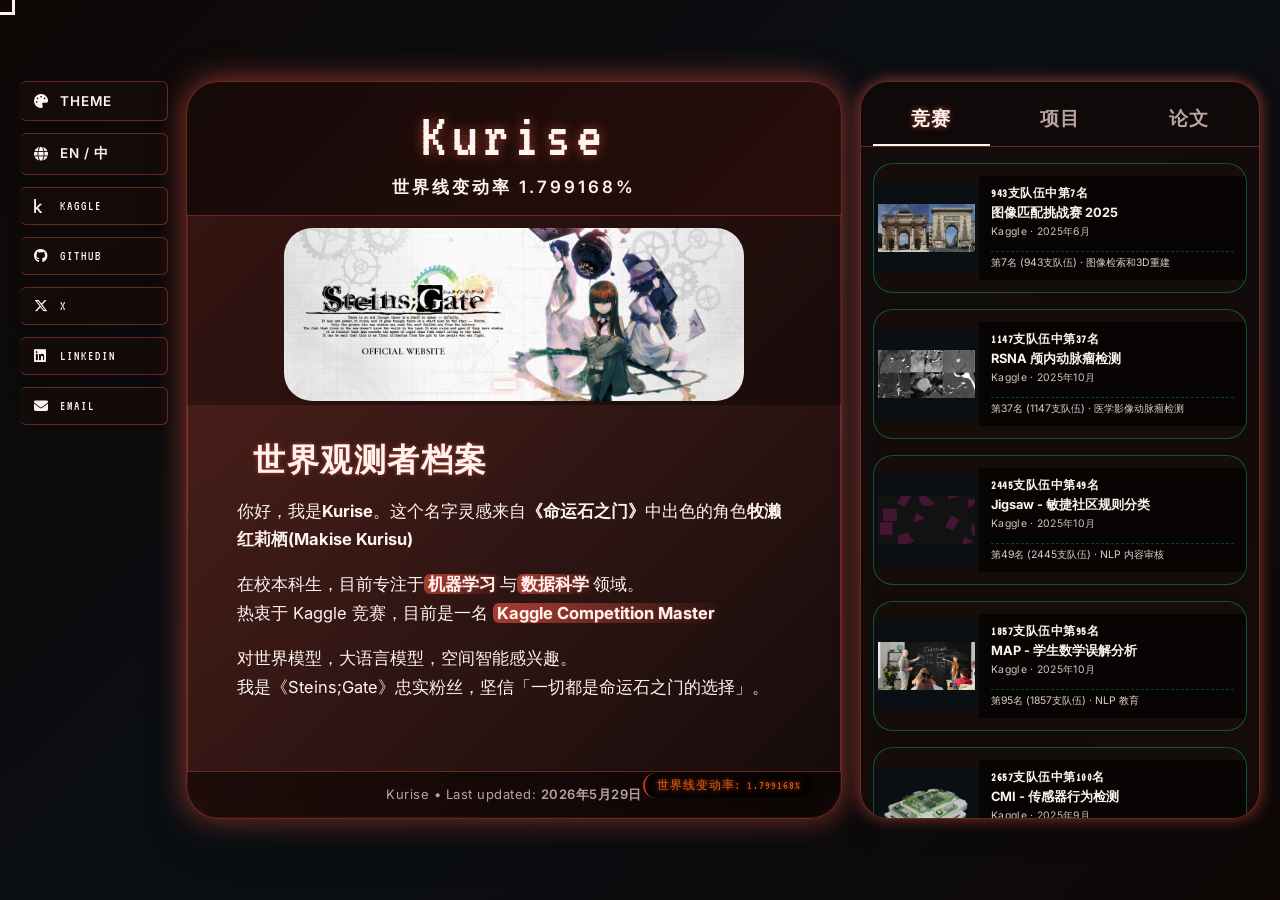
==== index.html @ 38de54a4 "few change" ====
<!DOCTYPE html>
<html lang="zh-CN">
<head>
    <meta charset="UTF-8">
    <meta name="viewport" content="width=device-width, initial-scale=1.0, user-scalable=yes, viewport-fit=cover">
    <title>Kurise - About me</title>
    <link rel="stylesheet" href="https://cdnjs.cloudflare.com/ajax/libs/font-awesome/6.6.0/css/all.min.css">
    <link href="https://fonts.googleapis.com/css2?family=Inter:opsz,wght@14..32,300;14..32,400;14..32,600;14..32,700&family=VT323&display=swap" rel="stylesheet">
    <style>
        :root {
            --bg-color: #0f0807;
            --text-color: #fff4f0;
            --text-muted: #b8a39f;
            
            --neon-red: #ff5e4a;
            --accent-warm: #ff7a66;
            --deep-red: #e03c2e;
            
            --neon-glow: rgba(255, 94, 74, 0.58);
            --neon-glow-warm: rgba(255, 122, 102, 0.45);
            
            --glass-bg: rgba(22, 12, 11, 0.78);
            --glass-border: rgba(255, 94, 74, 0.36);
            --glass-border-warm: rgba(255, 122, 102, 0.26);
            
            --card-radius: 32px;
            --header-bg: linear-gradient(135deg, rgba(15,8,7,0.92) 0%, rgba(35,12,10,0.8) 100%);
            --gallery-card-bg: rgba(24, 14, 13, 0.82);
        }

        body.light-mode {
            --bg-color: #fff8f5;
            --text-color: #2c1f1c;
            --text-muted: #8c6f68;
            
            --neon-red: #e03c2e;
            --accent-warm: #f45a48;
            --deep-red: #c12e22;
            
            --neon-glow: rgba(224, 60, 46, 0.32);
            --neon-glow-warm: rgba(244, 90, 72, 0.28);
            
            --glass-bg: rgba(255, 248, 245, 0.85);
            --glass-border: rgba(224, 60, 46, 0.32);
            --glass-border-warm: rgba(244, 90, 72, 0.25);
            
            --header-bg: linear-gradient(135deg, rgba(255,248,245,0.96) 0%, rgba(255,230,220,0.9) 100%);
            --gallery-card-bg: rgba(255, 248, 245, 0.95);
        }
        * { margin: 0; padding: 0; box-sizing: border-box; }
        html, body {
            height: 100%;
            width: 100%;
            overflow: hidden;
            position: fixed;
        }
        body {
            font-family: 'Inter', sans-serif;
            background: linear-gradient(135deg, var(--bg-color) 0%, #0a0f14 50%, var(--bg-color) 100%);
            color: var(--text-color);
            display: flex;
            align-items: center;
            justify-content: center;
            padding: 20px;
            cursor: none;
            transition: background 1.8s cubic-bezier(0.4, 0, 0.2, 1);
        }
        body.theme-switching {
            transition: background 2.2s cubic-bezier(0.25, 0.1, 0.25, 1);
        }
        #amadeus-loader {
            position: fixed;
            top: 0; left: 0;
            width: 100vw; height: 100vh;
            background: radial-gradient(ellipse at center, #0a0c0a 0%, #000000 100%);
            z-index: 100000;
            display: flex;
            align-items: center;
            justify-content: center;
            transition: opacity 0.6s cubic-bezier(0.23, 1, 0.32, 1), visibility 0.6s cubic-bezier(0.23, 1, 0.32, 1);
            font-family: 'VT323', 'Courier New', monospace;
            overflow: hidden;
            opacity: 1;
            visibility: visible;
            pointer-events: auto;
        }
        .crt-screen {
            position: absolute;
            top: 0; left: 0;
            width: 100%; height: 100%;
            background: repeating-linear-gradient(0deg, rgba(180, 60, 20, 0.06) 0px, rgba(180, 60, 20, 0.06) 2px, transparent 2px, transparent 6px);
            pointer-events: none;
            z-index: 2;
            animation: scanlines 8s linear infinite;
        }
        .crt-noise {
            position: absolute;
            top: 0; left: 0;
            width: 100%; height: 100%;
            background-image: url('[data-uri]');
            background-repeat: repeat;
            opacity: 0.2;
            pointer-events: none;
            z-index: 2;
            mix-blend-mode: screen;
        }
        .crt-glow {
            position: absolute;
            top: 0; left: 0;
            width: 100%; height: 100%;
            box-shadow: inset 0 0 80px rgba(200, 70, 20, 0.25), 0 0 50px rgba(180, 60, 15, 0.15);
            pointer-events: none;
            z-index: 2;
        }
        .worldline-digit-container {
            position: relative;
            z-index: 10;
            text-align: center;
            width: 100%;
            padding: 0 5%;
            transform: scale(1);
            transition: transform 0.5s cubic-bezier(0.34, 1.2, 0.64, 1);
        }
        .worldline-number {
            font-family: 'VT323', 'Courier New', monospace;
            font-weight: 700;
            font-size: clamp(4rem, 20vw, 16rem);
            letter-spacing: 0.06em;
            background: linear-gradient(135deg, #c93a0e 0%, #9b3a0a 40%, #732a06 100%);
            background-clip: text;
            -webkit-background-clip: text;
            color: transparent;
            text-shadow: 0 0 12px #b84500, 0 0 20px #7a2e00;
            white-space: nowrap;
            overflow-x: auto;
            transition: filter 0.1s linear, text-shadow 0.1s ease;
            filter: blur(8px);
            opacity: 0.7;
        }
        .digit-zoom-out {
            animation: zoomPulse 0.7s cubic-bezier(0.2, 1.2, 0.8, 1) forwards !important;
        }
        @keyframes zoomPulse {
            0% { transform: scale(1); opacity: 1; filter: blur(0px); text-shadow: 0 0 15px #d95b0e; }
            40% { transform: scale(1.6); opacity: 0.9; filter: blur(6px); text-shadow: 0 0 45px #d95b0e; }
            100% { transform: scale(3.2); opacity: 0; filter: blur(18px); visibility: hidden; }
        }
        @keyframes scanlines {
            0% { background-position: 0 0; }
            100% { background-position: 0 20px; }
        }
        .loader-hidden {
            opacity: 0 !important;
            visibility: hidden !important;
            transition: opacity 0.5s ease, visibility 0.5s ease;
        }
        .main-outer {
            transform: scale(0);
            transform-origin: center center;
            transition: transform 0.8s cubic-bezier(0.2, 0.95, 0.3, 1.1);
            width: 100%;
            max-width: 1460px;
            height: 82vh;
            max-height: 88vh;
            display: flex;
            flex-direction: column;
        }
        .main-outer.zoomed {
            transform: scale(1);
        }
        .global-flash {
            position: fixed;
            top: 0; left: 0;
            width: 100%; height: 100%;
            background: radial-gradient(circle, rgba(220,80,30,0.45) 0%, rgba(255,200,100,0) 80%);
            pointer-events: none;
            z-index: 10001;
            opacity: 0;
            animation: flashBurst 0.5s ease-out forwards;
        }
        @keyframes flashBurst {
            0% { opacity: 0; }
            15% { opacity: 0.7; }
            100% { opacity: 0; visibility: hidden; }
        }
        .stage {
            position: relative; z-index: 10; display: flex; align-items: stretch;
            gap: 18px; width: 100%; height: 100%;
        }
        .main-outer.zoomed .links a,
        .main-outer.zoomed .links button {
            animation: fadeSlideIn 0.4s cubic-bezier(0.2, 0.9, 0.4, 1.2) backwards;
        }
        .main-outer.zoomed .container {
            animation: fadeSlideUp 0.55s ease-out 0.08s backwards;
        }
        .main-outer.zoomed .gallery-sidebar {
            animation: fadeSlideUp 0.55s ease-out 0.18s backwards;
        }
        @keyframes fadeSlideIn {
            from { opacity: 0; transform: translateX(-20px); }
            to { opacity: 1; transform: translateX(0); }
        }
        @keyframes fadeSlideUp {
            from { opacity: 0; transform: translateY(30px); filter: blur(6px); }
            to { opacity: 1; transform: translateY(0); filter: blur(0); }
        }
        .links a, .links button {
            opacity: 0;
            transform: translateX(-20px);
        }
        .main-outer.zoomed .links a, .main-outer.zoomed .links button {
            opacity: 1;
            transform: translateX(0);
            transition: opacity 0.3s, transform 0.3s, background 0.2s;
        }
        .links {
            display: flex; flex-direction: column; gap: 12px; flex-shrink: 0;
        }
        .links a, .links button {
            color: var(--text-color);
            text-decoration: none; 
            font-size: 13.5px; 
            font-family: 'VT323', monospace;
            letter-spacing: 2px; 
            padding: 11px 14px; 
            width: 148px; 
            text-align: left;
            border: 1px solid var(--glass-border); 
            border-left: 3px solid var(--neon-green);
            border-radius: 6px; 
            background: var(--glass-bg); 
            backdrop-filter: blur(10px);
            transition: all 0.3s cubic-bezier(0.2, 0.9, 0.4, 1.1); 
            cursor: none;
            box-shadow: -4px 0 12px rgba(0,0,0,0.05); 
            display: flex;
            align-items: center;
            gap: 10px;
            outline: none;
        }
        .links button {
            font-family: 'Inter', sans-serif; 
            font-weight: 600; 
            letter-spacing: 1px;
            color: var(--neon-green);
        }
        .links a:hover, .links button:hover {
            background: var(--neon-green); 
            color: #fff;
            transform: translateX(8px) scale(1.03);
            box-shadow: 0 0 20px var(--neon-glow), inset 0 0 4px #fff; 
            border-color: #fff;
        }
        .links i {
            font-size: 14px;
            width: 16px;
        }
        .container {
            flex: 1; height: 100%; background: var(--glass-bg);
            backdrop-filter: blur(12px); border-radius: var(--card-radius);
            border: 1px solid var(--glass-border);
            box-shadow: 0 25px 45px rgba(0,0,0,0.2), 0 0 0 1px var(--glass-border) inset, 0 0 30px var(--neon-glow);
            overflow: hidden; display: flex; flex-direction: column; position: relative;
            transition: background 0.5s ease, border-color 0.5s ease, box-shadow 0.5s ease;
        }
        .container::before {
            content: ''; position: absolute; top: -2px; left: -2px; right: -2px; bottom: -2px;
            background: linear-gradient(135deg, var(--neon-glow), transparent);
            border-radius: calc(var(--card-radius) + 2px); z-index: -1; opacity: 0.5; pointer-events: none;
        }
        header {
            background: var(--header-bg); padding: 22px 30px 16px; text-align: center;
            flex-shrink: 0; border-bottom: 1px solid var(--glass-border); backdrop-filter: blur(4px); position: relative;
            transition: background 0.5s ease;
        }
        header::after {
            content: ''; position: absolute; bottom: -1px; left: 15%; width: 70%; height: 2px;
            background: linear-gradient(90deg, transparent, var(--neon-green), var(--cyan), transparent); filter: blur(1px);
        }
        h1 {
            font-family: 'VT323', monospace; font-size: clamp(40px, 5vw, 65px);
            color: var(--neon-green); text-shadow: 0 0 12px var(--neon-glow);
            letter-spacing: 5px; font-weight: 400;
        }
        .subtitle {
            font-size: clamp(12px, 1.8vw, 17px); color: var(--text-color); margin-top: 8px;
            letter-spacing: 3px; font-weight: 600; text-transform: uppercase;
        }
        .hero {
            flex-shrink: 0; text-align: center; background: rgba(0, 0, 0, 0.1);
            padding: 12px 0 4px; position: relative;
        }
        body:not(.light-mode) .hero { background: rgba(0, 0, 0, 0.35); }
        .carousel-container {
            position: relative;
            width: 75%;
            max-width: 460px;
            margin: 0 auto;
            border-radius: 28px;
            overflow: hidden;
            transition: all 0.2s;
        }
        .carousel-slides {
            position: relative;
            width: 100%;
            aspect-ratio: 800 / 300;
        }
        .carousel-slide {
            position: absolute;
            top: 0;
            left: 0;
            width: 100%;
            height: 100%;
            opacity: 0;
            transition: opacity 0.5s cubic-bezier(0.4, 0, 0.2, 1);
            pointer-events: none;
        }
        .carousel-slide.active {
            opacity: 1;
            pointer-events: auto;
        }
        .carousel-slide a {
            display: block;
            width: 100%;
            height: 100%;
            border-radius: 24px;
            overflow: hidden;
            cursor: none;
        }
        .carousel-slide img {
            width: 100%;
            height: 100%;
            object-fit: cover;
            display: block;
            transition: transform 0.3s ease;
            filter: drop-shadow(0 0 8px var(--neon-glow));
        }
        .carousel-slide a:hover img {
            transform: scale(1.02);
        }
        .carousel-dots {
            position: absolute;
            bottom: 12px;
            left: 0;
            right: 0;
            display: flex;
            justify-content: center;
            gap: 10px;
            z-index: 20;
        }
        .dot {
            width: 8px;
            height: 8px;
            background: rgba(255,255,255,0.6);
            border-radius: 10px;
            transition: all 0.2s;
            cursor: none;
            border: none;
            padding: 0;
        }
        .dot.active {
            width: 24px;
            background: var(--neon-green);
            box-shadow: 0 0 6px var(--neon-glow);
        }
        .content {
            flex: 1; padding: 24px 50px; max-width: 850px; margin: 0 auto; width: 100%;
            overflow-y: auto; -webkit-overflow-scrolling: touch;
        }
        .content::-webkit-scrollbar { width: 5px; }
        .content::-webkit-scrollbar-thumb { background: var(--glass-border); border-radius: 10px; }
        .content::-webkit-scrollbar-thumb:hover { background: var(--neon-green); }
        h2 {
            color: var(--neon-green); font-family: 'VT323', monospace; font-size: clamp(24px, 3vw, 32px);
            margin: 10px 0 14px 0; letter-spacing: 1.5px; border-left: 4px solid var(--neon-green);
            padding-left: 16px; text-shadow: 0 0 4px var(--neon-glow);
        }
        p {
            font-size: clamp(14px, 1.6vw, 16.5px); margin-bottom: 16px; line-height: 1.75;
            font-weight: 400; color: var(--text-color);
        }
        .highlight {
            color: var(--neon-green); font-weight: 700;
            background: linear-gradient(120deg, var(--neon-glow), transparent);
            padding: 0 4px; border-radius: 6px; text-shadow: 0 0 2px var(--neon-glow);
        }
        footer {
            flex-shrink: 0; text-align: center; padding: 14px; background: rgba(0, 0, 0, 0.2);
            color: var(--text-muted); font-size: 13px; border-top: 1px solid var(--glass-border);
            backdrop-filter: blur(8px); letter-spacing: 0.5px;
        }
        body:not(.light-mode) footer { background: rgba(0, 0, 0, 0.5); }
        #last-updated { color: var(--neon-green); font-weight: 600; }
        .worldline {
            position: absolute; bottom: 20px; right: 28px; font-family: 'VT323', monospace;
            font-size: 12px; background: rgba(0,0,0,0.5); padding: 4px 12px; border-radius: 30px;
            backdrop-filter: blur(4px); color: #d85a1a; letter-spacing: 1px; z-index: 15;
            pointer-events: none; border-left: 2px solid #c93a0e; text-shadow: 0 0 5px #b83e0a;
        }
        body.light-mode .worldline { background: rgba(255,255,255,0.7); border: 1px solid var(--glass-border); border-left: 2px solid #c93a0e; color:#b04510;}
        .gallery-sidebar {
            flex-shrink: 0;
            width: 400px;
            height: 100%;
            background: var(--glass-bg);
            backdrop-filter: blur(12px);
            border-radius: 28px;
            border: 1px solid var(--glass-border);
            box-shadow: 0 12px 28px rgba(0,0,0,0.2), 0 0 15px var(--neon-glow);
            display: flex;
            flex-direction: column;
            overflow: hidden;
            transition: all 0.3s;
        }
        .gallery-header {
            padding: 12px 12px 0px 12px;
            display: flex;
            gap: 12px;
            border-bottom: 1px solid var(--glass-border);
            background: rgba(0,0,0,0.2);
        }
        .tab-btn {
            background: transparent;
            border: none;
            font-family: 'VT323', monospace;
            font-size: 1.2rem;
            letter-spacing: 1px;
            padding: 12px 16px;
            color: var(--text-muted);
            cursor: none;
            transition: all 0.2s;
            border-bottom: 2px solid transparent;
            flex: 1;
            text-align: center;
            font-weight: 600;
        }
        .tab-btn.active {
            color: var(--neon-green);
            border-bottom-color: var(--neon-green);
            text-shadow: 0 0 6px var(--neon-glow);
        }
        .tab-btn:hover {
            color: var(--neon-green);
            background: rgba(0,255,157,0.1);
        }
        .vertical-card-list {
            flex: 1;
            overflow-y: auto;
            padding: 16px 12px;
            display: flex;
            flex-direction: column;
            gap: 16px;
        }
        .vertical-card-list::-webkit-scrollbar {
            width: 4px;
        }
        .vertical-card-list::-webkit-scrollbar-thumb {
            background: var(--neon-green);
            border-radius: 8px;
        }
        .cert-card {
            background: var(--gallery-card-bg);
            border-radius: 20px;
            border: 1px solid rgba(0, 255, 157, 0.3);
            transition: all 0.25s cubic-bezier(0.2, 0.9, 0.4, 1.2);
            cursor: pointer;
            overflow: hidden;
            backdrop-filter: blur(4px);
            display: flex;
            flex-direction: row;
            align-items: center;
            gap: 0;
            min-height: 130px;
            opacity: 0;
            transform: translateY(15px);
        }
        .main-outer.zoomed .cert-card {
            animation: cardRise 0.4s ease-out forwards;
        }
        @keyframes cardRise {
            from { opacity: 0; transform: translateY(15px); }
            to { opacity: 1; transform: translateY(0); }
        }
        .cert-card:hover {
            transform: translateX(-5px) scale(1.02);
            border-color: var(--neon-green);
            box-shadow: 0 8px 20px var(--neon-glow), 0 0 0 1px var(--neon-green) inset;
        }
        .card-img {
            width: 105px;
            height: 90px;
            flex-shrink: 0;
            object-fit: contain;
            background: #0a0f14;
            padding: 4px;
        }
        body.light-mode .card-img {
            background: #eef2f5;
        }
        .card-textbox {
            flex: 1;
            padding: 10px 12px;
            background: rgba(0, 0, 0, 0.65);
            transition: background 0.2s;
            display: flex;
            flex-direction: column;
            justify-content: center;
            word-break: break-word;
            white-space: normal;
            overflow-wrap: break-word;
        }
        body.light-mode .card-textbox {
            background: rgba(235, 245, 250, 0.9);
        }
        .card-rank {
            font-family: 'VT323', monospace;
            font-size: 0.75rem;
            color: var(--neon-green);
            font-weight: 700;
            margin-bottom: 4px;
            letter-spacing: 0.5px;
            line-height: 1.2;
        }
        .card-title {
            font-weight: 700;
            font-size: 0.8rem;
            line-height: 1.3;
            margin-bottom: 4px;
            color: var(--text-color);
        }
        .card-meta {
            font-size: 0.65rem;
            opacity: 0.8;
            letter-spacing: 0.3px;
            margin-bottom: 6px;
        }
        .card-full-desc {
            font-size: 0.65rem;
            opacity: 0.85;
            margin-top: 6px;
            padding-top: 4px;
            border-top: 1px dashed rgba(0,255,157,0.3);
            color: var(--cyan);
            line-height: 1.3;
        }
        .cert-card:hover .card-textbox {
            background: rgba(0, 20, 10, 0.9);
        }
        body.light-mode .cert-card:hover .card-textbox {
            background: rgba(200, 240, 230, 0.95);
        }
        @media (max-width: 1100px) {
            .gallery-sidebar { width: 360px; }
            .card-img { width: 95px; height: 80px; }
        }
        @media (max-width: 850px) {
            html, body {
                overflow: auto !important;
                position: static !important;
                height: auto !important;
                min-height: 100vh;
            }
            body {
                padding: 12px;
                cursor: auto;
                display: block;
                align-items: unset;
                justify-content: unset;
            }
            .main-outer {
                height: auto !important;
                max-height: none !important;
                transform: scale(1);
            }
            .stage {
                flex-direction: column;
                height: auto !important;
                overflow: visible;
                gap: 16px;
            }
            .links {
                flex-direction: row;
                justify-content: center;
                flex-wrap: wrap;
                width: 100%;
                margin-bottom: 4px;
                gap: 8px;
            }
            .links a, .links button {
                width: auto;
                min-width: 110px;
                font-size: 12px;
                padding: 8px 12px;
                border-left-width: 2px;
                border-bottom: 2px solid var(--neon-green);
                border-radius: 30px;
                justify-content: center;
            }
            .links i {
                display: none;
            }
            .container {
                height: auto !important;
                min-height: auto;
                overflow: visible;
            }
            .content {
                overflow-y: visible !important;
                max-height: none !important;
                padding: 16px 24px;
            }
            .gallery-sidebar {
                width: 100%;
                height: auto;
                max-height: none !important;
                margin-top: 8px;
            }
            .vertical-card-list {
                flex-direction: row;
                overflow-x: auto;
                overflow-y: hidden;
                gap: 14px;
                padding: 12px;
                flex: 0 0 auto;
                height: auto;
            }
            .cert-card {
                min-width: 280px;
                flex-shrink: 0;
            }
            .card-img {
                width: 90px;
                height: 75px;
            }
            .pointer {
                display: none;
            }
            .worldline {
                position: relative;
                bottom: auto;
                right: auto;
                display: inline-block;
                margin: 8px auto 12px auto;
                width: fit-content;
                background: var(--glass-bg);
                border: 1px solid var(--glass-border);
                border-left: 2px solid #c93a0e;
                text-align: center;
                font-size: 11px;
                backdrop-filter: blur(8px);
            }
            footer {
                margin-top: 0;
                padding: 12px;
                font-size: 11px;
            }
        }
        a-waves { position: fixed; top: 0; left: 0; width: 100%; height: 100%; z-index: 0; pointer-events: none; }
        a-waves svg { width: 100%; height: 100%; filter: drop-shadow(0 0 3px var(--neon-glow)); }
        a-waves svg path { fill: none; stroke: url(#waveGradient); stroke-width: 1.5px; stroke-linecap: round; stroke-linejoin: round; opacity: 0.85; }
        .pointer { --width: 26px; --height: 26px; position: fixed; top: calc(var(--height) / -2); left: calc(var(--width) / -2); width: var(--width); height: var(--height); transition: all 0.3s cubic-bezier(0.2, 0.9, 0.4, 1.1); pointer-events: none; z-index: 9999; filter: drop-shadow(0 0 5px var(--neon-green)); }
        .pointer div { position: absolute; width: 100%; height: 100%; border: 2px solid var(--neon-green); opacity: 0.95; box-shadow: 0 0 8px var(--neon-green); transition: all 0.2s; }
        .pointer div:nth-child(1) { border-top-style: solid; border-left-style: solid; top: -2px; left: -2px; }
        .pointer div:nth-child(2) { border-top-style: solid; border-right-style: solid; top: -2px; right: -2px; }
        .pointer div:nth-child(3) { border-bottom-style: solid; border-left-style: solid; bottom: -2px; left: -2px; }
        .pointer div:nth-child(4) { border-bottom-style: solid; border-right-style: solid; bottom: -2px; right: -2px; }
        .pointer::after { content: ''; position: absolute; top: 50%; left: 50%; width: 3px; height: 3px; background: var(--neon-green); border-radius: 50%; transform: translate(-50%, -50%); box-shadow: 0 0 6px var(--neon-green); }
    </style>
</head>
<body>
<div id="amadeus-loader">
    <div class="crt-screen"></div>
    <div class="crt-noise"></div>
    <div class="crt-glow"></div>
    <div class="worldline-digit-container" id="digitContainer">
        <div class="worldline-number" id="worldlineNumber">0.000000</div>
    </div>
</div>
<a-waves><svg><defs><linearGradient id="waveGradient" x1="0%" y1="0%" x2="100%" y2="100%"><stop id="stop1" offset="0%" stop-color="#00ff9d"/><stop id="stop2" offset="50%" stop-color="#3effb3"/><stop id="stop3" offset="100%" stop-color="#00e5ff"/></linearGradient></defs></svg></a-waves>
<div class="pointer"><div></div><div></div><div></div><div></div></div>
<div class="main-outer" id="mainOuter">
    <div class="stage">
        <div class="links">
            <button id="theme-toggle" class="_target"><i class="fa-solid fa-palette"></i>THEME</button>
            <button id="lang-toggle" class="_target"><i class="fa-solid fa-globe"></i>EN / 中</button>
            <a href="https://www.kaggle.com/kurisew" target="_blank" class="_target"><i class="fa-brands fa-kaggle"></i>KAGGLE</a>
            <a href="https://github.com/Kurise0" target="_blank" class="_target"><i class="fa-brands fa-github"></i>GITHUB</a>
            <a href="https://x.com/KURISEW" target="_blank" class="_target"><i class="fa-brands fa-x-twitter"></i>X</a>
            <a href="https://www.linkedin.com/in/%E5%8A%9B%E7%AB%8B-%E9%BE%99-7b41a9367" target="_blank" class="_target"><i class="fa-brands fa-linkedin"></i>LINKEDIN</a>
            <a href="mailto:s.t.m.kurise@gmail.com" class="_target" id="email-link">
                <i class="fa-solid fa-envelope"></i><span id="email-text">EMAIL</span>
            </a>
        </div>
        <div class="container">
            <header>
                <h1>Kurise</h1>
                <div class="subtitle" id="worldline-header">世界线变动率</div>
            </header>
            <div class="hero">
                <div class="carousel-container" id="carousel">
                    <div class="carousel-slides" id="carouselSlides"></div>
                    <div class="carousel-dots" id="carouselDots"></div>
                </div>
            </div>
            <div class="content">
                <h2 data-i18n="heading">世界观测者档案</h2>
                <p data-i18n="p1">你好，我是<strong>Kurise</strong>。这个名字灵感来自<strong>《命运石之门》</strong>中出色的角色<strong>牧濑红莉栖(Makise Kurisu)</strong></p>
                <p data-i18n="p2">在校本科生，目前专注于<strong class="highlight">机器学习</strong>与<strong class="highlight">数据科学</strong>领域。<br>热衷于 Kaggle 竞赛，目前是一名 <strong class="highlight">Kaggle Competition Master</strong></p>
                <p data-i18n="p3">对世界模型，大语言模型，空间智能感兴趣。<br>我是《Steins;Gate》忠实粉丝，坚信「一切都是命运石之门的选择」。</p>
            </div>
            <footer>
                <span data-i18n="footer">Kurise • Last updated: </span>
                <span id="last-updated"></span>
            </footer>
            <div class="worldline" id="worldline-footer">世界线变动率: </div>
        </div>
        <div class="gallery-sidebar">
            <div class="gallery-header" id="tabHeader">
                <button class="tab-btn active" data-tab="competition" data-i18n-tab="competition">Competition</button>
                <button class="tab-btn" data-tab="projects" data-i18n-tab="projects">Projects</button>
                <button class="tab-btn" data-tab="papers" data-i18n-tab="papers">Papers</button>
            </div>
            <div class="vertical-card-list" id="galleryList"></div>
        </div>
    </div>
</div>

<script>
    const LOADER_MIN_MS = 500;
    const loaderStartTime = Date.now();
    let revealTriggered = false;
    
    const COMPETITIONS_DATA_ZH = [
        { img: "images/header1.png", rank: "943支队伍中第7名", title: "图像匹配挑战赛 2025", publisher: "Kaggle · 2025年6月", fullDetail: "第7名 (943支队伍) · 图像检索和3D重建", url: "https://www.kaggle.com/competitions/image-matching-challenge-2025" },
        { img: "images/header5.jpg", rank: "1147支队伍中第37名", title: "RSNA 颅内动脉瘤检测", publisher: "Kaggle · 2025年10月", fullDetail: "第37名 (1147支队伍) · 医学影像动脉瘤检测", url: "https://www.kaggle.com/competitions/rsna-intracranial-aneurysm-detection" },
        { img: "images/header4.png", rank: "2445支队伍中第49名", title: "Jigsaw - 敏捷社区规则分类", publisher: "Kaggle · 2025年10月", fullDetail: "第49名 (2445支队伍) · NLP 内容审核", url: "https://www.kaggle.com/competitions/jigsaw-agile-community-rules" },
        { img: "images/header3.jpg", rank: "1857支队伍中第95名", title: "MAP - 学生数学误解分析", publisher: "Kaggle · 2025年10月", fullDetail: "第95名 (1857支队伍) · NLP 教育", url: "https://www.kaggle.com/competitions/map-charting-student-math-misunderstandings" },
        { img: "images/header2.png", rank: "2657支队伍中第100名", title: "CMI - 传感器行为检测", publisher: "Kaggle · 2025年9月", fullDetail: "第100名 (2657支队伍) · 传感器多模态时序分析", url: "https://www.kaggle.com/competitions/cmi-detect-behavior-with-sensor-data" },
        { img: "images/header6.jpg", rank: "1455支队伍中第82名", title: "ARC Prize 2025", publisher: "Kaggle · 2025年12月", fullDetail: "第82名 (1455支队伍) · 抽象推理挑战", url: "https://www.kaggle.com/competitions/arc-prize-2025" }
    ];
    const COMPETITIONS_DATA_EN = [
        { img: "images/header1.png", rank: "7th out of 943 teams", title: "Image Matching Challenge 2025", publisher: "Kaggle · June 2025", fullDetail: "7th place among 943 teams · Image retrieval & 3D reconstruction", url: "https://www.kaggle.com/competitions/image-matching-challenge-2025" },
        { img: "images/header5.jpg", rank: "37th out of 1147 teams", title: "RSNA Intracranial Aneurysm Detection", publisher: "Kaggle · Oct 2025", fullDetail: "37th place among 1147 teams · Medical imaging aneurysm detection", url: "https://www.kaggle.com/competitions/rsna-intracranial-aneurysm-detection" },
        { img: "images/header4.png", rank: "49th out of 2445 teams", title: "Jigsaw - Agile Community Rules Classification", publisher: "Kaggle · Oct 2025", fullDetail: "49th place among 2445 teams · NLP content moderation", url: "https://www.kaggle.com/competitions/jigsaw-agile-community-rules" },
        { img: "images/header3.jpg", rank: "95th out of 1857 teams", title: "MAP - Charting Student Math Misunderstandings", publisher: "Kaggle · Oct 2025", fullDetail: "95th place among 1857 teams · NLP education", url: "https://www.kaggle.com/competitions/map-charting-student-math-misunderstandings" },
        { img: "images/header2.png", rank: "100th out of 2657 teams", title: "CMI - Detect Behavior with Sensor Data", publisher: "Kaggle · Sep 2025", fullDetail: "100th place among 2657 teams · Sensor multimodal time-series analysis", url: "https://www.kaggle.com/competitions/cmi-detect-behavior-with-sensor-data" },
        { img: "images/header6.jpg", rank: "82nd out of 1455 teams", title: "ARC Prize 2025", publisher: "Kaggle · Dec 2025", fullDetail: "82nd place among 1455 teams · Abstract reasoning challenge", url: "https://www.kaggle.com/competitions/arc-prize-2025" }
    ];
    const PROJECTS_DATA_ZH = [{ img: "images/eridanus.png", rank: "ComfyUI · 扩散模型", title: "ComfyUI 生图嵌入聊天机器人", publisher: "个人项目 · 2025", fullDetail: "基于Eridanus聊天机器人项目，后端搭建文生图工作流，支持自然语言触发图像生成，支持线上爬图-图生图工作流，并且实现异步队列与多模态交互。", url: "https://github.com/Kurise0/Eridanus" }];
    const PROJECTS_DATA_EN = [{ img: "images/eridanus.png", rank: "ComfyUI · Diffusion Model", title: "ComfyUI Image Generation Chatbot", publisher: "Personal Project · 2025", fullDetail: "Based on Eridanus chatbot project. Backend text-to-image workflow, natural language trigger for image generation, online image crawling + img2img pipeline, async queue and multimodal interaction.", url: "https://github.com/Kurise0/Eridanus" }];
    let currentTab = 'competition', currentLang = 'zh', currentRateDisplay = '0.000000';
    let finalTargetRate = (Math.random() * 1.8 + 0.2).toFixed(6);
    let preloadCount = 0;
    let preloadTotal = 2;      
    let isWindowLoaded = false;
    const i18n = { 
        zh: { 
            heading: "世界观测者档案", 
            p1: "你好，我是<strong>Kurise</strong>。这个名字灵感来自<strong>《命运石之门》</strong>中出色的角色<strong>牧濑红莉栖(Makise Kurisu)</strong>。", 
            p2: "在校本科生，目前专注于<strong class='highlight'>机器学习</strong>与<strong class='highlight'>数据科学</strong>领域。<br>热衷于 Kaggle 竞赛，目前是一名 <strong class='highlight'>Kaggle Competition Master</strong> ", 
            p3: "对世界模型，大语言模型，空间智能感兴趣。<br>我是《Steins;Gate》忠实粉丝，坚信「一切都是命运石之门的选择」。", 
            footer: "Kurise • 最后更新: ", 
            worldlineH: "世界线变动率", 
            worldlineF: "世界线变动率: ", 
            competition: "竞赛", 
            projects: "项目", 
            papers: "论文", 
            noPapers: "暂无论文",
            email: "EMAIL"
        }, 
        en: { 
            heading: "World Observer Archives", 
            p1: "Hello, I am <strong>Kurise</strong>. It's a name inspired by the brilliant character <strong>Makise Kurisu</strong> from <strong>Steins;Gate</strong>", 
            p2: "A undergraduate student currently focusing on <strong class='highlight'>Machine Learning</strong> and <strong class='highlight'>Data Science</strong>.<br>Passionate about Kaggle competitions, proud <strong class='highlight'>Kaggle Competition Master</strong>.",
            p3: "Interested on World Model, LLM, Spatial Intelligence. <br>As a loyal fan of Steins;Gate, I believe 'Everything is the choice of Steins Gate'.", 
            footer: "Kurise • Last updated: ", 
            worldlineH: "Divergence Meter", 
            worldlineF: "Divergence Ratio: ", 
            competition: "Competition", 
            projects: "Projects", 
            papers: "Papers", 
            noPapers: "No papers yet",
            email: "EMAIL"
        } 
    };
    
    const LAST_UPDATED_ZH = "2026年5月29日";
    const LAST_UPDATED_EN = "May 29, 2026";
    
    function updateWorldlineText() { 
        document.getElementById('worldline-header').innerText = `${i18n[currentLang].worldlineH} ${currentRateDisplay}%`; 
        document.getElementById('worldline-footer').innerText = `${i18n[currentLang].worldlineF}${currentRateDisplay}%`; 
    }
    function setWavesBackground(lightMode) { 
        const waves = document.querySelector('a-waves'); 
        if(waves) lightMode ? (waves.classList.remove('dark-bg'), waves.classList.add('light-bg')) : (waves.classList.remove('light-bg'), waves.classList.add('dark-bg')); 
    }
    
    function updateNumberByProgress(progress) { 
        let val = parseFloat(finalTargetRate) * Math.min(1.0, progress); 
        let displayNum = Math.min(parseFloat(finalTargetRate), val).toFixed(6); 
        if(progress >= 1.0) displayNum = finalTargetRate; 
        currentRateDisplay = displayNum; 
        const numberSpan = document.getElementById('worldlineNumber'); 
        if(numberSpan) numberSpan.innerText = displayNum; 
        updateWorldlineText(); 
        let blurAmount = Math.max(0, 12 * (1 - progress)); 
        let opacityVal = Math.min(1, 0.7 + progress * 0.7); 
        if(numberSpan) {
            numberSpan.style.filter = `blur(${blurAmount}px)`; 
            numberSpan.style.opacity = opacityVal; 
            numberSpan.style.textShadow = `0 0 ${5+(1-progress)*12}px #c93a0e, 0 0 18px #7a2e00`; 
        }
    }

    let scrambleInterval = setInterval(() => {
        if (revealTriggered) return;
        let displayNum = (Math.random() * 1.999999).toFixed(6);
        const numberSpan = document.getElementById('worldlineNumber');
        if (numberSpan) numberSpan.innerText = displayNum;
    }, 40);
    
    function revealMainContent() {
        if(revealTriggered) return;
        revealTriggered = true;
        clearInterval(scrambleInterval);
        updateNumberByProgress(1.0);
        
        const loader = document.getElementById('amadeus-loader');
        const mainOuter = document.getElementById('mainOuter');
        const containerDigit = document.getElementById('digitContainer');
        if(!loader) return;
        mainOuter.classList.add('zoomed');
        containerDigit.classList.add('digit-zoom-out');
        const flashDiv = document.createElement('div');
        flashDiv.classList.add('global-flash');
        document.body.appendChild(flashDiv);
        setTimeout(()=>{ flashDiv.remove(); }, 600);
        setTimeout(()=>{ loader.classList.add('loader-hidden'); setTimeout(()=>{ if(loader&&loader.parentNode) loader.remove(); },500); }, 150);
    }
    
    function checkRevealCondition() {
        if (isWindowLoaded && preloadCount >= preloadTotal) {
            let timeElapsed = Date.now() - loaderStartTime;
            if (timeElapsed >= LOADER_MIN_MS) {
                revealMainContent();
            } else {
                setTimeout(revealMainContent, LOADER_MIN_MS - timeElapsed);
            }
        }
    }
    
    function onPreloadImageComplete() {
        preloadCount++;
        checkRevealCondition();
    }
    
    function createCardElement(imgSrc, rankText, titleText, metaText, descText, linkUrl) { 
        const cardDiv = document.createElement('div'); 
        cardDiv.className = 'cert-card _target'; 
        cardDiv.addEventListener('click', (e) => { 
            e.stopPropagation(); 
            if(linkUrl) window.open(linkUrl, '_blank'); 
        }); 
        const img = document.createElement('img'); 
        img.src = imgSrc; 
        img.className = 'card-img'; 
        img.loading = 'lazy'; 
        img.decoding = 'async'; 
        img.onerror = function() { 
            this.src = "data:image/svg+xml,%3Csvg xmlns='http://www.w3.org/2000/svg' viewBox='0 0 300 200'%3E%3Crect width='300' height='200' fill='%231a1f26'/%3E%3Ctext x='50%25' y='50%25' fill='%23c93a0e' font-family='monospace' font-size='14' text-anchor='middle' dy='.3em'%3EKurise%3C/text%3E%3C/svg%3E"; 
        }; 
        const textBox = document.createElement('div'); 
        textBox.className = 'card-textbox'; 
        const rankSpan = document.createElement('div'); 
        rankSpan.className = 'card-rank'; 
        rankSpan.innerText = rankText; 
        const titleSpan = document.createElement('div'); 
        titleSpan.className = 'card-title'; 
        titleSpan.innerText = titleText; 
        const metaSpan = document.createElement('div'); 
        metaSpan.className = 'card-meta'; 
        metaSpan.innerText = metaText; 
        const fullDescSpan = document.createElement('div'); 
        fullDescSpan.className = 'card-full-desc'; 
        fullDescSpan.innerText = descText; 
        textBox.append(rankSpan, titleSpan, metaSpan, fullDescSpan); 
        cardDiv.append(img, textBox); 
        return cardDiv; 
    }
    
    function renderContent(tab) { 
        const container = document.getElementById('galleryList'); 
        if(!container) return; 
        container.innerHTML = ''; 
        if(tab === 'competition') { 
            (currentLang === 'zh' ? COMPETITIONS_DATA_ZH : COMPETITIONS_DATA_EN).forEach(c => container.appendChild(createCardElement(c.img, c.rank, c.title, c.publisher, c.fullDetail, c.url))); 
        } else if(tab === 'projects') { 
            (currentLang === 'zh' ? PROJECTS_DATA_ZH : PROJECTS_DATA_EN).forEach(p => container.appendChild(createCardElement(p.img, p.rank, p.title, p.publisher, p.fullDetail, p.url))); 
        } else { 
            const msgDiv = document.createElement('div'); 
            msgDiv.style.cssText = 'text-align:center; padding:32px 16px; color:var(--text-muted); font-family:VT323;'; 
            msgDiv.innerText = i18n[currentLang].noPapers; 
            container.appendChild(msgDiv); 
        } 
    }
    
    function initTabs() { 
        document.querySelectorAll('.tab-btn').forEach(btn => { 
            btn.addEventListener('click', () => { 
                currentTab = btn.getAttribute('data-tab'); 
                document.querySelectorAll('.tab-btn').forEach(b => b.classList.remove('active')); 
                btn.classList.add('active'); 
                renderContent(currentTab); 
            }); 
        }); 
    }
    
    function updateTabButtonTexts() { 
        document.querySelectorAll('.tab-btn').forEach(btn => { 
            const key = btn.getAttribute('data-tab'); 
            if(key && i18n[currentLang][key]) btn.innerText = i18n[currentLang][key]; 
        }); 
    }
    
    function updateLastUpdated() {
        document.getElementById('last-updated').textContent = currentLang === 'zh' ? LAST_UPDATED_ZH : LAST_UPDATED_EN;
    }
    
    document.getElementById('theme-toggle')?.addEventListener('click', () => { 
        const body = document.body;
        body.classList.add('theme-switching');
        
        setTimeout(() => {
            body.classList.toggle('light-mode');
            
            const isLight = body.classList.contains('light-mode');
            const stops = [document.getElementById('stop1'), document.getElementById('stop2'), document.getElementById('stop3')]; 
            if(isLight){ 
                stops[0]?.setAttribute('stop-color','#0d9488'); 
                stops[1]?.setAttribute('stop-color','#14b8a6'); 
                stops[2]?.setAttribute('stop-color','#06b6d4'); 
            } else{ 
                stops[0]?.setAttribute('stop-color','#00ff9d'); 
                stops[1]?.setAttribute('stop-color','#3effb3'); 
                stops[2]?.setAttribute('stop-color','#00e5ff'); 
            } 
            setWavesBackground(isLight);
        }, 10);
        
        setTimeout(() => {
            body.classList.remove('theme-switching');
        }, 2300);
    });
    
    document.getElementById('lang-toggle')?.addEventListener('click', () => { 
        currentLang = currentLang === 'zh' ? 'en' : 'zh'; 
        document.querySelectorAll('[data-i18n]').forEach(el => { 
            const key = el.getAttribute('data-i18n'); 
            if(i18n[currentLang][key]) el.innerHTML = i18n[currentLang][key]; 
        }); 
        document.getElementById('email-text').textContent = i18n[currentLang].email;
        updateTabButtonTexts(); 
        updateWorldlineText(); 
        updateLastUpdated();
        renderContent(currentTab); 
    });
    
    class AWaves extends HTMLElement { 
        connectedCallback() { 
            this.svg = this.querySelector('svg'); 
            this.mouse = { x:0,y:0,lx:0,ly:0,sx:0,sy:0,v:0,vs:0,a:0 }; 
            this.lines = []; 
            this.paths = []; 
            this.bindEvents(); 
            this.setSize(); 
            this.setLines(); 
            requestAnimationFrame(this.tick.bind(this)); 
        } 
        bindEvents() { 
            window.addEventListener('resize',()=>{ this.setSize(); this.setLines(); }); 
            const upd = (x,y)=>{ 
                if(!this.bounding) return; 
                this.mouse.x = x - this.bounding.left; 
                this.mouse.y = y - this.bounding.top; 
            }; 
            window.addEventListener('mousemove',e=>upd(e.clientX,e.clientY)); 
            window.addEventListener('touchmove',e=>{ if(e.touches.length) upd(e.touches[0].clientX,e.touches[0].clientY); }); 
            window.addEventListener('touchstart',e=>{ if(e.touches.length) upd(e.touches[0].clientX,e.touches[0].clientY); }); 
        } 
        setSize() { 
            this.bounding = this.getBoundingClientRect(); 
            this.svg.style.width = `${this.bounding.width}px`; 
            this.svg.style.height = `${this.bounding.height}px`; 
        } 
        setLines() { 
            const {width,height}=this.bounding; 
            if(width===0||height===0) return; 
            this.lines = []; 
            this.paths.forEach(p=>p.remove()); 
            this.paths=[]; 
            const xGap=10,yGap=28,oWidth=width+200,oHeight=height+40; 
            const totalLines=Math.ceil(oWidth/xGap), totalPoints=Math.ceil(oHeight/yGap); 
            const xStart=(width-xGap*totalLines)/2, yStart=(height-yGap*totalPoints)/2; 
            for(let i=0;i<=totalLines;i++){ 
                const points=[]; 
                for(let j=0;j<=totalPoints;j++) points.push({ x:xStart+xGap*i, y:yStart+yGap*j, cursor:{x:0,y:0,vx:0,vy:0} }); 
                this.lines.push(points); 
                const path = document.createElementNS('http://www.w3.org/2000/svg','path'); 
                path.setAttribute('stroke','url(#waveGradient)'); 
                this.svg.appendChild(path); 
                this.paths.push(path); 
            } 
        } 
        movePoints() { 
            const {lines,mouse}=this; 
            if(!lines.length) return; 
            lines.forEach(points=>points.forEach(p=>{ 
                const dx=p.x-mouse.sx, dy=p.y-mouse.sy, d=Math.hypot(dx,dy), l=Math.max(160,mouse.vs); 
                if(d<l){ 
                    const f=1-d/l; 
                    p.cursor.vx+=Math.cos(mouse.a)*f*mouse.vs*0.072; 
                    p.cursor.vy+=Math.sin(mouse.a)*f*mouse.vs*0.072; 
                } 
                p.cursor.vx+=(0-p.cursor.x)*0.006; 
                p.cursor.vy+=(0-p.cursor.y)*0.006; 
                p.cursor.vx*=0.93; 
                p.cursor.vy*=0.93; 
                p.cursor.x+=p.cursor.vx*1.9; 
                p.cursor.y+=p.cursor.vy*1.9; 
                p.cursor.x=Math.min(90,Math.max(-90,p.cursor.x)); 
                p.cursor.y=Math.min(90,Math.max(-90,p.cursor.y)); 
            })); 
        } 
        moved(point, withCursorForce=true) { 
            return { 
                x:Math.round((point.x+(withCursorForce?point.cursor.x:0))*10)/10, 
                y:Math.round((point.y+(withCursorForce?point.cursor.y:0))*10)/10 
            }; 
        } 
        drawLines() { 
            const {lines,paths}=this; 
            if(!lines.length) return; 
            lines.forEach((points,lIndex)=>{ 
                if(!points.length) return; 
                let p1=this.moved(points[0],false), d=`M ${p1.x} ${p1.y}`; 
                points.forEach((p,idx)=>{ 
                    const isLast=idx===points.length-1; 
                    const cur=this.moved(p,!isLast); 
                    d+=`L ${cur.x} ${cur.y}`; 
                }); 
                if(paths[lIndex]) paths[lIndex].setAttribute('d',d); 
            }); 
        } 
        tick() { 
            if(this.bounding){ 
                this.mouse.sx+=(this.mouse.x-this.mouse.sx)*0.1; 
                this.mouse.sy+=(this.mouse.y-this.mouse.sy)*0.1; 
                const dx=this.mouse.x-this.mouse.lx, dy=this.mouse.y-this.mouse.ly, d=Math.hypot(dx,dy); 
                this.mouse.vs+=(d-this.mouse.vs)*0.1; 
                this.mouse.vs=Math.min(95,this.mouse.vs); 
                this.mouse.lx=this.mouse.x; 
                this.mouse.ly=this.mouse.y; 
                this.mouse.a=Math.atan2(dy,dx); 
                this.movePoints(); 
                this.drawLines(); 
            } 
            requestAnimationFrame(this.tick.bind(this)); 
        } 
    }
    
    if(!customElements.get('a-waves')) customElements.define('a-waves', AWaves);
    
    const pointer=document.querySelector(".pointer"); 
    let targetElem=null;
    if(window.innerWidth > 850) {
        document.addEventListener('mouseenter',(e)=>{ if(e.target.closest?.('._target')) targetElem=e.target.closest('._target'); },true);
        document.addEventListener('mouseleave',(e)=>{ if(e.target.closest?.('._target')&&targetElem===e.target.closest('._target')){ targetElem=null; pointer.style.setProperty("--width","26px"); pointer.style.setProperty("--height","26px"); } },true);
        window.addEventListener("mousemove",(e)=>{ 
            let x=e.clientX,y=e.clientY; 
            if(targetElem){ 
                const r=targetElem.getBoundingClientRect(); 
                const cx=r.left+r.width/2, cy=r.top+r.height/2; 
                x=cx+(x-cx)*0.12; 
                y=cy+(y-cy)*0.12; 
                pointer.style.setProperty("--width",`${Math.max(28,r.width*1.05)}px`); 
                pointer.style.setProperty("--height",`${Math.max(28,r.height*1.2)}px`); 
            } else { 
                pointer.style.setProperty("--width","26px"); 
                pointer.style.setProperty("--height","26px"); 
            } 
            pointer.style.transform=`translate3d(${x}px, ${y}px, 0)`; 
        });
    } else { 
        if(pointer) pointer.style.display = 'none'; 
    }
    
    const carouselItems=[{img:"images/topimage.jpg",link:"https://steinsgate.jp/"},{img:"images/kurisu.jpg",link:"https://www.pixiv.net/artworks/126362853"}];
    let currentSlide=0, autoInterval=null;
    const slidesContainer=document.getElementById('carouselSlides'), dotsContainer=document.getElementById('carouselDots');
    let totalSlides=carouselItems.length;
    
    function buildCarousel(){
        slidesContainer.innerHTML=''; 
        dotsContainer.innerHTML='';
        carouselItems.forEach((item,idx)=>{
            const slideDiv=document.createElement('div'); 
            slideDiv.className='carousel-slide'; 
            if(idx===0) slideDiv.classList.add('active');
            const link=document.createElement('a'); 
            link.href=item.link; 
            link.target='_blank'; 
            link.classList.add('_target');
            const img=document.createElement('img'); 
            img.src=item.img; 
            img.loading='eager'; 
            img.fetchPriority='high';
            img.onerror=function(){ 
                this.src="data:image/svg+xml,%3Csvg xmlns='http://www.w3.org/2000/svg' viewBox='0 0 800 300'%3E%3Crect width='800' height='300' fill='%23000'/%3E%3Ctext x='50%25' y='50%25' fill='%23c93a0e' font-family='monospace' font-size='26' text-anchor='middle' dy='.3em'%3EEL PSY KONGROO%3C/text%3E%3C/svg%3E"; 
                onPreloadImageComplete(); 
            };
            img.addEventListener('load', onPreloadImageComplete);
            img.addEventListener('error', onPreloadImageComplete);
            link.appendChild(img); 
            slideDiv.appendChild(link); 
            slidesContainer.appendChild(slideDiv);
            const dot=document.createElement('button'); 
            dot.classList.add('dot'); 
            if(idx===0) dot.classList.add('active');
            dot.addEventListener('click',()=>goToSlide(idx)); 
            dotsContainer.appendChild(dot);
        });
    }
    
    function updateCarousel(){ 
        document.querySelectorAll('.carousel-slide').forEach((s,i)=> i===currentSlide ? s.classList.add('active'):s.classList.remove('active')); 
        document.querySelectorAll('.dot').forEach((d,i)=> i===currentSlide ? d.classList.add('active'):d.classList.remove('active')); 
    }
    
    function goToSlide(idx){ 
        currentSlide=(idx+totalSlides)%totalSlides; 
        updateCarousel(); 
        resetAutoPlay(); 
    }
    
    function nextSlide(){ 
        goToSlide(currentSlide+1); 
    }
    
    function resetAutoPlay(){ 
        if(autoInterval) clearInterval(autoInterval); 
        autoInterval=setInterval(()=>nextSlide(),4500); 
    }
    
    function pauseAutoPlay(){ 
        if(autoInterval) clearInterval(autoInterval); 
    }
    
    function resumeAutoPlay(){ 
        resetAutoPlay(); 
    }
    
    function bindCarouselEvents(){ 
        const c=document.getElementById('carousel'); 
        if(c){ 
            c.addEventListener('mouseenter',pauseAutoPlay); 
            c.addEventListener('mouseleave',resumeAutoPlay); 
        } 
    }
    
    window.addEventListener('load', () => {
        const waves = document.querySelector('a-waves');
        if(waves && waves.setSize){ 
            waves.setSize(); 
            waves.setLines(); 
        }
        setWavesBackground(document.body.classList.contains('light-mode'));
        buildCarousel();
        bindCarouselEvents();
        resetAutoPlay();
        initTabs();
        renderContent('competition');
        updateTabButtonTexts();
        updateLastUpdated();
        
        setTimeout(() => { 
            if(!revealTriggered) {
                preloadCount = preloadTotal;
                isWindowLoaded = true;
                checkRevealCondition();
            }
        }, 6000);
        isWindowLoaded = true;
        checkRevealCondition();
    });
</script>
</body>
</html>
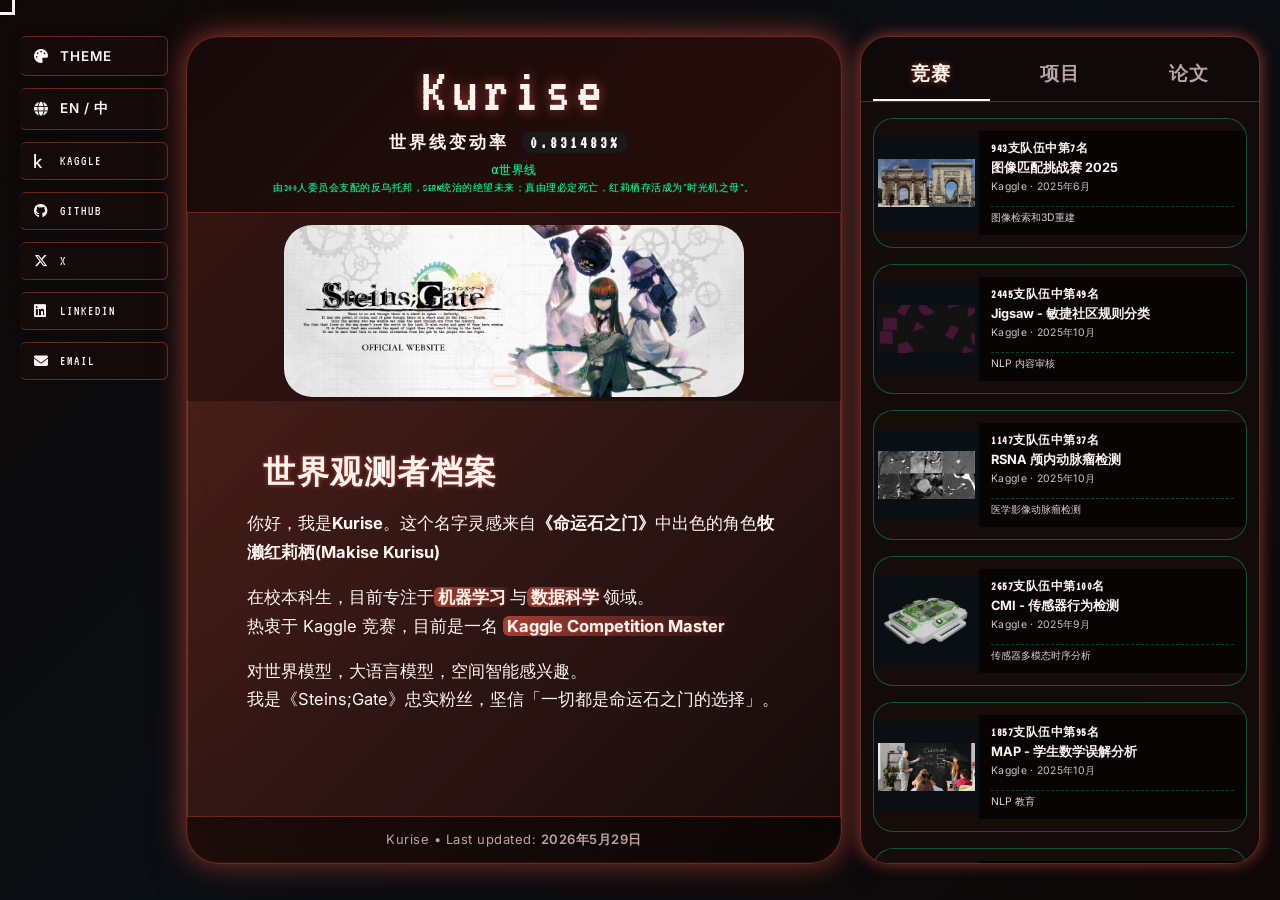
==== commit 11a7ab53: "few change" ====
--- a/index.html
+++ b/index.html
@@ -160,8 +160,8 @@
             transition: transform 0.8s cubic-bezier(0.2, 0.95, 0.3, 1.1);
             width: 100%;
             max-width: 1460px;
-            height: 82vh;
-            max-height: 88vh;
+            height: 92vh;
+            max-height: 92vh;
             display: flex;
             flex-direction: column;
         }
@@ -365,7 +365,7 @@
             box-shadow: 0 0 6px var(--neon-glow);
         }
         .content {
-            flex: 1; padding: 24px 50px; max-width: 850px; margin: 0 auto; width: 100%;
+            flex: 1; padding: 40px 60px; max-width: 950px; margin: 0 auto; width: 100%;
             overflow-y: auto; -webkit-overflow-scrolling: touch;
         }
         .content::-webkit-scrollbar { width: 5px; }
@@ -392,13 +392,34 @@
         }
         body:not(.light-mode) footer { background: rgba(0, 0, 0, 0.5); }
         #last-updated { color: var(--neon-green); font-weight: 600; }
-        .worldline {
-            position: absolute; bottom: 20px; right: 28px; font-family: 'VT323', monospace;
-            font-size: 12px; background: rgba(0,0,0,0.5); padding: 4px 12px; border-radius: 30px;
-            backdrop-filter: blur(4px); color: #d85a1a; letter-spacing: 1px; z-index: 15;
-            pointer-events: none; border-left: 2px solid #c93a0e; text-shadow: 0 0 5px #b83e0a;
-        }
-        body.light-mode .worldline { background: rgba(255,255,255,0.7); border: 1px solid var(--glass-border); border-left: 2px solid #c93a0e; color:#b04510;}
+        .worldline-title-row {
+            display: flex;
+            align-items: baseline;
+            justify-content: center;
+            gap: 12px;
+            flex-wrap: wrap;
+        }
+        .congrats-text {
+            font-family: 'VT323', monospace;
+            font-size: clamp(12px, 1.6vw, 16px);
+            color: #ffd966;
+            background: rgba(0,0,0,0.5);
+            padding: 4px 12px;
+            border-radius: 40px;
+            letter-spacing: 1px;
+            text-shadow: 0 0 6px #ffaa33;
+            white-space: nowrap;
+        }
+        .worldline-desc {
+            margin-top: 8px;
+            font-size: 12px;
+            font-family: 'VT323', monospace;
+            color: #00ff9d;
+            text-shadow: 0 0 2px rgba(0,255,157,0.3);
+            letter-spacing: 0.5px;
+            line-height: 1.4;
+            text-align: center;
+        }
         .gallery-sidebar {
             flex-shrink: 0;
             width: 400px;
@@ -635,20 +656,6 @@
             }
             .pointer {
                 display: none;
-            }
-            .worldline {
-                position: relative;
-                bottom: auto;
-                right: auto;
-                display: inline-block;
-                margin: 8px auto 12px auto;
-                width: fit-content;
-                background: var(--glass-bg);
-                border: 1px solid var(--glass-border);
-                border-left: 2px solid #c93a0e;
-                text-align: center;
-                font-size: 11px;
-                backdrop-filter: blur(8px);
             }
             footer {
                 margin-top: 0;
@@ -695,7 +702,11 @@
         <div class="container">
             <header>
                 <h1>Kurise</h1>
-                <div class="subtitle" id="worldline-header">世界线变动率</div>
+                <div class="worldline-title-row">
+                    <div class="subtitle" id="worldline-header">世界线变动率</div>
+                    <div id="congratsContainer"></div>
+                </div>
+                <div id="worldlineDesc" class="worldline-desc"></div>
             </header>
             <div class="hero">
                 <div class="carousel-container" id="carousel">
@@ -713,7 +724,6 @@
                 <span data-i18n="footer">Kurise • Last updated: </span>
                 <span id="last-updated"></span>
             </footer>
-            <div class="worldline" id="worldline-footer">世界线变动率: </div>
         </div>
         <div class="gallery-sidebar">
             <div class="gallery-header" id="tabHeader">
@@ -731,28 +741,75 @@
     const loaderStartTime = Date.now();
     let revealTriggered = false;
     
-    const COMPETITIONS_DATA_ZH = [
-        { img: "images/header1.png", rank: "943支队伍中第7名", title: "图像匹配挑战赛 2025", publisher: "Kaggle · 2025年6月", fullDetail: "第7名 (943支队伍) · 图像检索和3D重建", url: "https://www.kaggle.com/competitions/image-matching-challenge-2025" },
-        { img: "images/header5.jpg", rank: "1147支队伍中第37名", title: "RSNA 颅内动脉瘤检测", publisher: "Kaggle · 2025年10月", fullDetail: "第37名 (1147支队伍) · 医学影像动脉瘤检测", url: "https://www.kaggle.com/competitions/rsna-intracranial-aneurysm-detection" },
-        { img: "images/header4.png", rank: "2445支队伍中第49名", title: "Jigsaw - 敏捷社区规则分类", publisher: "Kaggle · 2025年10月", fullDetail: "第49名 (2445支队伍) · NLP 内容审核", url: "https://www.kaggle.com/competitions/jigsaw-agile-community-rules" },
-        { img: "images/header3.jpg", rank: "1857支队伍中第95名", title: "MAP - 学生数学误解分析", publisher: "Kaggle · 2025年10月", fullDetail: "第95名 (1857支队伍) · NLP 教育", url: "https://www.kaggle.com/competitions/map-charting-student-math-misunderstandings" },
-        { img: "images/header2.png", rank: "2657支队伍中第100名", title: "CMI - 传感器行为检测", publisher: "Kaggle · 2025年9月", fullDetail: "第100名 (2657支队伍) · 传感器多模态时序分析", url: "https://www.kaggle.com/competitions/cmi-detect-behavior-with-sensor-data" },
-        { img: "images/header6.jpg", rank: "1455支队伍中第82名", title: "ARC Prize 2025", publisher: "Kaggle · 2025年12月", fullDetail: "第82名 (1455支队伍) · 抽象推理挑战", url: "https://www.kaggle.com/competitions/arc-prize-2025" }
+    const WORLD_LINES = [
+        { id:"α", nameZh:"α世界线", nameEn:"α Attractor Field", 
+          descZh:"由300人委员会支配的反乌托邦，SERN统治的绝望未来；真由理必定死亡，红莉栖存活成为\"时光机之母\"。",
+          descEn:"A dystopia ruled by the Committee of 300 and SERN; Mayuri's death is convergent, while Kurisu survives and becomes the \"Mother of Time Machine\".",
+          rateFunc:()=> Math.random()*1, weight:25 },
+        { id:"β", nameZh:"β世界线", nameEn:"β Attractor Field", 
+          descZh:"第三次世界大战的序幕，牧濑红莉栖于2010年7月28日死亡；冈部伦太郎在此见证并开启拯救助手的0篇章。",
+          descEn:"The prologue to World War III; Kurisu dies on July 28, 2010. Okabe witnesses this and begins the journey of Steins;Gate 0 to save her.",
+          rateFunc:()=> 1 + Math.random()*1, weight:25 },
+        { id:"SteinsGate", nameZh:"命运石之门世界线", nameEn:"Steins;Gate World Line", 
+          descZh:"恭喜你！这是一条既没有反乌托邦也没有第三次世界大战，无人牺牲的未知世界。抵达者将得到祝福。",
+          descEn:"Congratulations! This is a world with neither dystopia nor World War III — an uncharted future where no one has to die. Blessings be upon those who arrive.",
+          rateFunc:()=> 1.048596, weight:5 },
+        { id:"R", nameZh:"R世界线", nameEn:"R World Line", 
+          descZh:"与SG线偏差仅0.000001%；冈部伦太郎因过度使用Reading Steiner而逐渐被世界遗忘与消除。",
+          descEn:"Only 0.000001% divergence from the Steins;Gate line; due to overusing Reading Steiner, Okabe gradually fades from the world.",
+          rateFunc:()=> 1.048596 + (Math.random()*0.000002 - 0.000001), weight:5 },
+        { id:"Ω", nameZh:"Ω世界线", nameEn:"Ω Attractor Field", 
+          descZh:"菲莉丝主导的世界线，Lab成员关系发生剧变；冈部独自承担着原本世界线的记忆，在陌生的日常中生存。",
+          descEn:"Feyris' world line; the relationships among Lab members are drastically altered. Okabe bears the memories of the original world line alone.",
+          rateFunc:()=> -Math.random()*2, weight:12 },
+        { id:"ε", nameZh:"ε世界线", nameEn:"ε Attractor Field", 
+          descZh:"世界线发生巨大分歧，真由理死亡。",
+          descEn:"A massive divergence occurs in the world line, leading to Mayuri's death.",
+          rateFunc:()=> 4 + Math.random()*1, weight:12 },
+        { id:"δ", nameZh:"δ世界线", nameEn:"δ Attractor Field", 
+          descZh:"恭喜你！八名Lab成员全员聚齐，没有阴谋与死亡，围绕冈部的日常恋爱喜剧世界线。",
+          descEn:"Congratulations! A peaceful romantic comedy world where all eight Lab members are together — no conspiracies, no deaths.",
+          rateFunc:()=> 3 + Math.random()*1, weight:6 },
+        { id:"γ", nameZh:"γ世界线", nameEn:"γ Attractor Field", 
+          descZh:"冈部伦太郎成为Rounder首领与300人委员会成员，统治日本的独裁者。",
+          descEn:"Okabe becomes the leader of the Rounders and a member of the Committee of 300 — a dictator ruling over Japan.",
+          rateFunc:()=> 2 + Math.random()*1, weight:10 }
     ];
-    const COMPETITIONS_DATA_EN = [
-        { img: "images/header1.png", rank: "7th out of 943 teams", title: "Image Matching Challenge 2025", publisher: "Kaggle · June 2025", fullDetail: "7th place among 943 teams · Image retrieval & 3D reconstruction", url: "https://www.kaggle.com/competitions/image-matching-challenge-2025" },
-        { img: "images/header5.jpg", rank: "37th out of 1147 teams", title: "RSNA Intracranial Aneurysm Detection", publisher: "Kaggle · Oct 2025", fullDetail: "37th place among 1147 teams · Medical imaging aneurysm detection", url: "https://www.kaggle.com/competitions/rsna-intracranial-aneurysm-detection" },
-        { img: "images/header4.png", rank: "49th out of 2445 teams", title: "Jigsaw - Agile Community Rules Classification", publisher: "Kaggle · Oct 2025", fullDetail: "49th place among 2445 teams · NLP content moderation", url: "https://www.kaggle.com/competitions/jigsaw-agile-community-rules" },
-        { img: "images/header3.jpg", rank: "95th out of 1857 teams", title: "MAP - Charting Student Math Misunderstandings", publisher: "Kaggle · Oct 2025", fullDetail: "95th place among 1857 teams · NLP education", url: "https://www.kaggle.com/competitions/map-charting-student-math-misunderstandings" },
-        { img: "images/header2.png", rank: "100th out of 2657 teams", title: "CMI - Detect Behavior with Sensor Data", publisher: "Kaggle · Sep 2025", fullDetail: "100th place among 2657 teams · Sensor multimodal time-series analysis", url: "https://www.kaggle.com/competitions/cmi-detect-behavior-with-sensor-data" },
-        { img: "images/header6.jpg", rank: "82nd out of 1455 teams", title: "ARC Prize 2025", publisher: "Kaggle · Dec 2025", fullDetail: "82nd place among 1455 teams · Abstract reasoning challenge", url: "https://www.kaggle.com/competitions/arc-prize-2025" }
-    ];
-    const PROJECTS_DATA_ZH = [{ img: "images/eridanus.png", rank: "ComfyUI · 扩散模型", title: "ComfyUI 生图嵌入聊天机器人", publisher: "个人项目 · 2025", fullDetail: "基于Eridanus聊天机器人项目，后端搭建文生图工作流，支持自然语言触发图像生成，支持线上爬图-图生图工作流，并且实现异步队列与多模态交互。", url: "https://github.com/Kurise0/Eridanus" }];
-    const PROJECTS_DATA_EN = [{ img: "images/eridanus.png", rank: "ComfyUI · Diffusion Model", title: "ComfyUI Image Generation Chatbot", publisher: "Personal Project · 2025", fullDetail: "Based on Eridanus chatbot project. Backend text-to-image workflow, natural language trigger for image generation, online image crawling + img2img pipeline, async queue and multimodal interaction.", url: "https://github.com/Kurise0/Eridanus" }];
-    let currentTab = 'competition', currentLang = 'zh', currentRateDisplay = '0.000000';
-    let finalTargetRate = (Math.random() * 1.8 + 0.2).toFixed(6);
+    
+    let currentWorldline = null;
+    let finalTargetRate = "0.000000";
+    
+    function getCarouselItemsForWorldline(worldlineId) {
+        return [
+            {img:"images/topimage.jpg", link:"https://steinsgate.jp/"},
+            {img:"images/kurisu.jpg", link:"https://www.pixiv.net/artworks/126362853"}
+        ];
+    }
+    
+    function selectRandomWorldline() {
+        const totalWeight = WORLD_LINES.reduce((sum, wl) => sum + wl.weight, 0);
+        let rand = Math.random() * totalWeight;
+        let accum = 0;
+        for (let wl of WORLD_LINES) {
+            accum += wl.weight;
+            if (rand < accum) {
+                const selected = { ...wl };
+                let rate = selected.rateFunc();
+                if (typeof rate === 'function') rate = rate();
+                rate = parseFloat(rate.toFixed(6));
+                selected.currentRate = rate;
+                return selected;
+            }
+        }
+        const fallback = { ...WORLD_LINES[0] };
+        fallback.currentRate = parseFloat(fallback.rateFunc().toFixed(6));
+        return fallback;
+    }
+    
+    let currentLang = 'zh';
+    let currentRateDisplay = '0.000000';
     let preloadCount = 0;
-    let preloadTotal = 2;      
+    let preloadTotal = 2;
     let isWindowLoaded = false;
     const i18n = { 
         zh: { 
@@ -762,13 +819,12 @@
             p3: "对世界模型，大语言模型，空间智能感兴趣。<br>我是《Steins;Gate》忠实粉丝，坚信「一切都是命运石之门的选择」。", 
             footer: "Kurise • 最后更新: ", 
             worldlineH: "世界线变动率", 
-            worldlineF: "世界线变动率: ", 
             competition: "竞赛", 
             projects: "项目", 
             papers: "论文", 
             noPapers: "暂无论文",
             email: "EMAIL"
-        }, 
+        },
         en: { 
             heading: "World Observer Archives", 
             p1: "Hello, I am <strong>Kurise</strong>. It's a name inspired by the brilliant character <strong>Makise Kurisu</strong> from <strong>Steins;Gate</strong>", 
@@ -776,22 +832,27 @@
             p3: "Interested on World Model, LLM, Spatial Intelligence. <br>As a loyal fan of Steins;Gate, I believe 'Everything is the choice of Steins Gate'.", 
             footer: "Kurise • Last updated: ", 
             worldlineH: "Divergence Meter", 
-            worldlineF: "Divergence Ratio: ", 
             competition: "Competition", 
             projects: "Projects", 
             papers: "Papers", 
             noPapers: "No papers yet",
             email: "EMAIL"
-        } 
+        }
     };
     
     const LAST_UPDATED_ZH = "2026年5月29日";
     const LAST_UPDATED_EN = "May 29, 2026";
     
-    function updateWorldlineText() { 
-        document.getElementById('worldline-header').innerText = `${i18n[currentLang].worldlineH} ${currentRateDisplay}%`; 
-        document.getElementById('worldline-footer').innerText = `${i18n[currentLang].worldlineF}${currentRateDisplay}%`; 
-    }
+    function updateWorldlineUI() {
+        if (!currentWorldline) return;
+        const name = currentLang === 'zh' ? currentWorldline.nameZh : currentWorldline.nameEn;
+        const desc = currentLang === 'zh' ? currentWorldline.descZh : currentWorldline.descEn;
+        document.getElementById('worldlineDesc').innerHTML = `${name}<br><span style="font-size:10px;">${desc}</span>`;
+        document.getElementById('worldline-header').innerHTML = `${i18n[currentLang].worldlineH} <span style="font-family:'VT323'; background:#1a1a1a; padding:2px 8px; border-radius:20px; margin-left:6px;">${currentRateDisplay}%</span>`;
+        
+        const congratsDiv = document.getElementById('congratsContainer');
+    }
+    
     function setWavesBackground(lightMode) { 
         const waves = document.querySelector('a-waves'); 
         if(waves) lightMode ? (waves.classList.remove('dark-bg'), waves.classList.add('light-bg')) : (waves.classList.remove('light-bg'), waves.classList.add('dark-bg')); 
@@ -804,7 +865,7 @@
         currentRateDisplay = displayNum; 
         const numberSpan = document.getElementById('worldlineNumber'); 
         if(numberSpan) numberSpan.innerText = displayNum; 
-        updateWorldlineText(); 
+        updateWorldlineUI(); 
         let blurAmount = Math.max(0, 12 * (1 - progress)); 
         let opacityVal = Math.min(1, 0.7 + progress * 0.7); 
         if(numberSpan) {
@@ -826,7 +887,6 @@
         revealTriggered = true;
         clearInterval(scrambleInterval);
         updateNumberByProgress(1.0);
-        
         const loader = document.getElementById('amadeus-loader');
         const mainOuter = document.getElementById('mainOuter');
         const containerDigit = document.getElementById('digitContainer');
@@ -890,6 +950,30 @@
         return cardDiv; 
     }
     
+    const COMPETITIONS_DATA_ZH = [
+        { img: "images/header1.png", rank: "943支队伍中第7名", title: "图像匹配挑战赛 2025", publisher: "Kaggle · 2025年6月", fullDetail: "图像检索和3D重建", url: "https://www.kaggle.com/competitions/image-matching-challenge-2025" },
+        { img: "images/header4.png", rank: "2445支队伍中第49名", title: "Jigsaw - 敏捷社区规则分类", publisher: "Kaggle · 2025年10月", fullDetail: "NLP 内容审核", url: "https://www.kaggle.com/competitions/jigsaw-agile-community-rules" },
+        { img: "images/header5.jpg", rank: "1147支队伍中第37名", title: "RSNA 颅内动脉瘤检测", publisher: "Kaggle · 2025年10月", fullDetail: "医学影像动脉瘤检测", url: "https://www.kaggle.com/competitions/rsna-intracranial-aneurysm-detection" },
+        { img: "images/header2.png", rank: "2657支队伍中第100名", title: "CMI - 传感器行为检测", publisher: "Kaggle · 2025年9月", fullDetail: "传感器多模态时序分析", url: "https://www.kaggle.com/competitions/cmi-detect-behavior-with-sensor-data" },
+        { img: "images/header3.jpg", rank: "1857支队伍中第95名", title: "MAP - 学生数学误解分析", publisher: "Kaggle · 2025年10月", fullDetail: "NLP 教育", url: "https://www.kaggle.com/competitions/map-charting-student-math-misunderstandings" },
+        { img: "images/header6.jpg", rank: "1455支队伍中第82名", title: "ARC Prize 2025", publisher: "Kaggle · 2025年12月", fullDetail: "抽象推理挑战", url: "https://www.kaggle.com/competitions/arc-prize-2025" }
+    ];
+    const COMPETITIONS_DATA_EN = [
+        { img: "images/header1.png", rank: "7th out of 943 teams", title: "Image Matching Challenge 2025", publisher: "Kaggle · June 2025", fullDetail: "Image retrieval & 3D reconstruction", url: "https://www.kaggle.com/competitions/image-matching-challenge-2025" },
+        { img: "images/header4.png", rank: "49th out of 2445 teams", title: "Jigsaw - Agile Community Rules Classification", publisher: "Kaggle · Oct 2025", fullDetail: "NLP content moderation", url: "https://www.kaggle.com/competitions/jigsaw-agile-community-rules" },
+        { img: "images/header5.jpg", rank: "37th out of 1147 teams", title: "RSNA Intracranial Aneurysm Detection", publisher: "Kaggle · Oct 2025", fullDetail: "Medical imaging aneurysm detection", url: "https://www.kaggle.com/competitions/rsna-intracranial-aneurysm-detection" },
+        { img: "images/header2.png", rank: "100th out of 2657 teams", title: "CMI - Detect Behavior with Sensor Data", publisher: "Kaggle · Sep 2025", fullDetail: "Sensor multimodal time-series analysis", url: "https://www.kaggle.com/competitions/cmi-detect-behavior-with-sensor-data" },
+        { img: "images/header3.jpg", rank: "95th out of 1857 teams", title: "MAP - Charting Student Math Misunderstandings", publisher: "Kaggle · Oct 2025", fullDetail: "NLP education", url: "https://www.kaggle.com/competitions/map-charting-student-math-misunderstandings" },
+        { img: "images/header6.jpg", rank: "82nd out of 1455 teams", title: "ARC Prize 2025", publisher: "Kaggle · Dec 2025", fullDetail: "Abstract reasoning challenge", url: "https://www.kaggle.com/competitions/arc-prize-2025" }
+    ];
+    const PROJECTS_DATA_ZH = [
+        { img: "images/eridanus.png", rank: "ComfyUI · 扩散模型", title: "ComfyUI 生图嵌入聊天机器人", publisher: "个人项目 · 2025", fullDetail: "基于Eridanus聊天机器人项目，后端搭建文生图工作流，支持自然语言触发图像生成，支持线上爬图-图生图工作流，并且实现异步队列与多模态交互。", url: "https://github.com/Kurise0/Eridanus" },
+    ];
+    const PROJECTS_DATA_EN = [
+        { img: "images/eridanus.png", rank: "ComfyUI · Diffusion Model", title: "ComfyUI Image Generation Chatbot", publisher: "Personal Project · 2025", fullDetail: "Based on Eridanus chatbot project. Backend text-to-image workflow, natural language trigger for image generation, online image crawling + img2img pipeline, async queue and multimodal interaction.", url: "https://github.com/Kurise0/Eridanus" }
+    ];
+    let currentTab = 'competition';
+    
     function renderContent(tab) { 
         const container = document.getElementById('galleryList'); 
         if(!container) return; 
@@ -928,13 +1012,80 @@
         document.getElementById('last-updated').textContent = currentLang === 'zh' ? LAST_UPDATED_ZH : LAST_UPDATED_EN;
     }
     
+    let currentSlide = 0, autoInterval = null;
+    let slidesContainer = document.getElementById('carouselSlides');
+    let dotsContainer = document.getElementById('carouselDots');
+    let totalSlides = 0;
+    
+    function buildCarousel() {
+        if (!slidesContainer || !dotsContainer) return;
+        const carouselItems = getCarouselItemsForWorldline(currentWorldline.id);
+        totalSlides = carouselItems.length;
+        slidesContainer.innerHTML = ''; 
+        dotsContainer.innerHTML = '';
+        carouselItems.forEach((item, idx) => {
+            const slideDiv = document.createElement('div'); 
+            slideDiv.className = 'carousel-slide'; 
+            if(idx === 0) slideDiv.classList.add('active');
+            const link = document.createElement('a'); 
+            link.href = item.link; 
+            link.target = '_blank'; 
+            link.classList.add('_target');
+            const img = document.createElement('img'); 
+            img.src = item.img; 
+            img.loading = 'eager'; 
+            img.fetchPriority = 'high';
+            img.onerror = function(){ 
+                this.src = "data:image/svg+xml,%3Csvg xmlns='http://www.w3.org/2000/svg' viewBox='0 0 800 300'%3E%3Crect width='800' height='300' fill='%23000'/%3E%3Ctext x='50%25' y='50%25' fill='%23c93a0e' font-family='monospace' font-size='26' text-anchor='middle' dy='.3em'%3EEL PSY KONGROO%3C/text%3E%3C/svg%3E"; 
+                onPreloadImageComplete(); 
+            };
+            img.addEventListener('load', onPreloadImageComplete);
+            img.addEventListener('error', onPreloadImageComplete);
+            link.appendChild(img); 
+            slideDiv.appendChild(link); 
+            slidesContainer.appendChild(slideDiv);
+            const dot = document.createElement('button'); 
+            dot.classList.add('dot'); 
+            if(idx === 0) dot.classList.add('active');
+            dot.addEventListener('click', () => goToSlide(idx)); 
+            dotsContainer.appendChild(dot);
+        });
+        currentSlide = 0;
+        updateCarousel();
+        resetAutoPlay();
+    }
+    
+    function updateCarousel() { 
+        document.querySelectorAll('.carousel-slide').forEach((s,i)=> i===currentSlide ? s.classList.add('active'):s.classList.remove('active')); 
+        document.querySelectorAll('.dot').forEach((d,i)=> i===currentSlide ? d.classList.add('active'):d.classList.remove('active')); 
+    }
+    
+    function goToSlide(idx) { 
+        currentSlide = (idx + totalSlides) % totalSlides; 
+        updateCarousel(); 
+        resetAutoPlay(); 
+    }
+    
+    function nextSlide() { goToSlide(currentSlide+1); }
+    
+    function resetAutoPlay() { 
+        if(autoInterval) clearInterval(autoInterval); 
+        autoInterval = setInterval(()=>nextSlide(), 4500); 
+    }
+    
+    function bindCarouselEvents() { 
+        const c = document.getElementById('carousel'); 
+        if(c) { 
+            c.addEventListener('mouseenter', ()=> clearInterval(autoInterval)); 
+            c.addEventListener('mouseleave', resetAutoPlay); 
+        } 
+    }
+    
     document.getElementById('theme-toggle')?.addEventListener('click', () => { 
         const body = document.body;
         body.classList.add('theme-switching');
-        
         setTimeout(() => {
             body.classList.toggle('light-mode');
-            
             const isLight = body.classList.contains('light-mode');
             const stops = [document.getElementById('stop1'), document.getElementById('stop2'), document.getElementById('stop3')]; 
             if(isLight){ 
@@ -948,10 +1099,7 @@
             } 
             setWavesBackground(isLight);
         }, 10);
-        
-        setTimeout(() => {
-            body.classList.remove('theme-switching');
-        }, 2300);
+        setTimeout(() => { body.classList.remove('theme-switching'); }, 2300);
     });
     
     document.getElementById('lang-toggle')?.addEventListener('click', () => { 
@@ -962,7 +1110,7 @@
         }); 
         document.getElementById('email-text').textContent = i18n[currentLang].email;
         updateTabButtonTexts(); 
-        updateWorldlineText(); 
+        updateWorldlineUI(); 
         updateLastUpdated();
         renderContent(currentTab); 
     });
@@ -980,26 +1128,16 @@
         } 
         bindEvents() { 
             window.addEventListener('resize',()=>{ this.setSize(); this.setLines(); }); 
-            const upd = (x,y)=>{ 
-                if(!this.bounding) return; 
-                this.mouse.x = x - this.bounding.left; 
-                this.mouse.y = y - this.bounding.top; 
-            }; 
+            const upd = (x,y)=>{ if(!this.bounding) return; this.mouse.x = x - this.bounding.left; this.mouse.y = y - this.bounding.top; }; 
             window.addEventListener('mousemove',e=>upd(e.clientX,e.clientY)); 
             window.addEventListener('touchmove',e=>{ if(e.touches.length) upd(e.touches[0].clientX,e.touches[0].clientY); }); 
             window.addEventListener('touchstart',e=>{ if(e.touches.length) upd(e.touches[0].clientX,e.touches[0].clientY); }); 
         } 
-        setSize() { 
-            this.bounding = this.getBoundingClientRect(); 
-            this.svg.style.width = `${this.bounding.width}px`; 
-            this.svg.style.height = `${this.bounding.height}px`; 
-        } 
+        setSize() { this.bounding = this.getBoundingClientRect(); this.svg.style.width = `${this.bounding.width}px`; this.svg.style.height = `${this.bounding.height}px`; } 
         setLines() { 
             const {width,height}=this.bounding; 
             if(width===0||height===0) return; 
-            this.lines = []; 
-            this.paths.forEach(p=>p.remove()); 
-            this.paths=[]; 
+            this.lines = []; this.paths.forEach(p=>p.remove()); this.paths=[]; 
             const xGap=10,yGap=28,oWidth=width+200,oHeight=height+40; 
             const totalLines=Math.ceil(oWidth/xGap), totalPoints=Math.ceil(oHeight/yGap); 
             const xStart=(width-xGap*totalLines)/2, yStart=(height-yGap*totalPoints)/2; 
@@ -1018,58 +1156,27 @@
             if(!lines.length) return; 
             lines.forEach(points=>points.forEach(p=>{ 
                 const dx=p.x-mouse.sx, dy=p.y-mouse.sy, d=Math.hypot(dx,dy), l=Math.max(160,mouse.vs); 
-                if(d<l){ 
-                    const f=1-d/l; 
-                    p.cursor.vx+=Math.cos(mouse.a)*f*mouse.vs*0.072; 
-                    p.cursor.vy+=Math.sin(mouse.a)*f*mouse.vs*0.072; 
-                } 
-                p.cursor.vx+=(0-p.cursor.x)*0.006; 
-                p.cursor.vy+=(0-p.cursor.y)*0.006; 
-                p.cursor.vx*=0.93; 
-                p.cursor.vy*=0.93; 
-                p.cursor.x+=p.cursor.vx*1.9; 
-                p.cursor.y+=p.cursor.vy*1.9; 
-                p.cursor.x=Math.min(90,Math.max(-90,p.cursor.x)); 
-                p.cursor.y=Math.min(90,Math.max(-90,p.cursor.y)); 
+                if(d<l){ const f=1-d/l; p.cursor.vx+=Math.cos(mouse.a)*f*mouse.vs*0.072; p.cursor.vy+=Math.sin(mouse.a)*f*mouse.vs*0.072; } 
+                p.cursor.vx+=(0-p.cursor.x)*0.006; p.cursor.vy+=(0-p.cursor.y)*0.006; 
+                p.cursor.vx*=0.93; p.cursor.vy*=0.93; p.cursor.x+=p.cursor.vx*1.9; p.cursor.y+=p.cursor.vy*1.9; 
+                p.cursor.x=Math.min(90,Math.max(-90,p.cursor.x)); p.cursor.y=Math.min(90,Math.max(-90,p.cursor.y)); 
             })); 
         } 
-        moved(point, withCursorForce=true) { 
-            return { 
-                x:Math.round((point.x+(withCursorForce?point.cursor.x:0))*10)/10, 
-                y:Math.round((point.y+(withCursorForce?point.cursor.y:0))*10)/10 
-            }; 
-        } 
+        moved(point, withCursorForce=true) { return { x:Math.round((point.x+(withCursorForce?point.cursor.x:0))*10)/10, y:Math.round((point.y+(withCursorForce?point.cursor.y:0))*10)/10 }; } 
         drawLines() { 
-            const {lines,paths}=this; 
-            if(!lines.length) return; 
-            lines.forEach((points,lIndex)=>{ 
-                if(!points.length) return; 
-                let p1=this.moved(points[0],false), d=`M ${p1.x} ${p1.y}`; 
-                points.forEach((p,idx)=>{ 
-                    const isLast=idx===points.length-1; 
-                    const cur=this.moved(p,!isLast); 
-                    d+=`L ${cur.x} ${cur.y}`; 
-                }); 
-                if(paths[lIndex]) paths[lIndex].setAttribute('d',d); 
-            }); 
+            const {lines,paths}=this; if(!lines.length) return; 
+            lines.forEach((points,lIndex)=>{ if(!points.length) return; let p1=this.moved(points[0],false), d=`M ${p1.x} ${p1.y}`; points.forEach((p,idx)=>{ const isLast=idx===points.length-1; const cur=this.moved(p,!isLast); d+=`L ${cur.x} ${cur.y}`; }); if(paths[lIndex]) paths[lIndex].setAttribute('d',d); }); 
         } 
         tick() { 
             if(this.bounding){ 
-                this.mouse.sx+=(this.mouse.x-this.mouse.sx)*0.1; 
-                this.mouse.sy+=(this.mouse.y-this.mouse.sy)*0.1; 
+                this.mouse.sx+=(this.mouse.x-this.mouse.sx)*0.1; this.mouse.sy+=(this.mouse.y-this.mouse.sy)*0.1; 
                 const dx=this.mouse.x-this.mouse.lx, dy=this.mouse.y-this.mouse.ly, d=Math.hypot(dx,dy); 
-                this.mouse.vs+=(d-this.mouse.vs)*0.1; 
-                this.mouse.vs=Math.min(95,this.mouse.vs); 
-                this.mouse.lx=this.mouse.x; 
-                this.mouse.ly=this.mouse.y; 
-                this.mouse.a=Math.atan2(dy,dx); 
-                this.movePoints(); 
-                this.drawLines(); 
-            } 
-            requestAnimationFrame(this.tick.bind(this)); 
+                this.mouse.vs+=(d-this.mouse.vs)*0.1; this.mouse.vs=Math.min(95,this.mouse.vs); 
+                this.mouse.lx=this.mouse.x; this.mouse.ly=this.mouse.y; this.mouse.a=Math.atan2(dy,dx); 
+                this.movePoints(); this.drawLines(); 
+            } requestAnimationFrame(this.tick.bind(this)); 
         } 
     }
-    
     if(!customElements.get('a-waves')) customElements.define('a-waves', AWaves);
     
     const pointer=document.querySelector(".pointer"); 
@@ -1077,119 +1184,29 @@
     if(window.innerWidth > 850) {
         document.addEventListener('mouseenter',(e)=>{ if(e.target.closest?.('._target')) targetElem=e.target.closest('._target'); },true);
         document.addEventListener('mouseleave',(e)=>{ if(e.target.closest?.('._target')&&targetElem===e.target.closest('._target')){ targetElem=null; pointer.style.setProperty("--width","26px"); pointer.style.setProperty("--height","26px"); } },true);
-        window.addEventListener("mousemove",(e)=>{ 
-            let x=e.clientX,y=e.clientY; 
-            if(targetElem){ 
-                const r=targetElem.getBoundingClientRect(); 
-                const cx=r.left+r.width/2, cy=r.top+r.height/2; 
-                x=cx+(x-cx)*0.12; 
-                y=cy+(y-cy)*0.12; 
-                pointer.style.setProperty("--width",`${Math.max(28,r.width*1.05)}px`); 
-                pointer.style.setProperty("--height",`${Math.max(28,r.height*1.2)}px`); 
-            } else { 
-                pointer.style.setProperty("--width","26px"); 
-                pointer.style.setProperty("--height","26px"); 
-            } 
-            pointer.style.transform=`translate3d(${x}px, ${y}px, 0)`; 
-        });
-    } else { 
-        if(pointer) pointer.style.display = 'none'; 
-    }
-    
-    const carouselItems=[{img:"images/topimage.jpg",link:"https://steinsgate.jp/"},{img:"images/kurisu.jpg",link:"https://www.pixiv.net/artworks/126362853"}];
-    let currentSlide=0, autoInterval=null;
-    const slidesContainer=document.getElementById('carouselSlides'), dotsContainer=document.getElementById('carouselDots');
-    let totalSlides=carouselItems.length;
-    
-    function buildCarousel(){
-        slidesContainer.innerHTML=''; 
-        dotsContainer.innerHTML='';
-        carouselItems.forEach((item,idx)=>{
-            const slideDiv=document.createElement('div'); 
-            slideDiv.className='carousel-slide'; 
-            if(idx===0) slideDiv.classList.add('active');
-            const link=document.createElement('a'); 
-            link.href=item.link; 
-            link.target='_blank'; 
-            link.classList.add('_target');
-            const img=document.createElement('img'); 
-            img.src=item.img; 
-            img.loading='eager'; 
-            img.fetchPriority='high';
-            img.onerror=function(){ 
-                this.src="data:image/svg+xml,%3Csvg xmlns='http://www.w3.org/2000/svg' viewBox='0 0 800 300'%3E%3Crect width='800' height='300' fill='%23000'/%3E%3Ctext x='50%25' y='50%25' fill='%23c93a0e' font-family='monospace' font-size='26' text-anchor='middle' dy='.3em'%3EEL PSY KONGROO%3C/text%3E%3C/svg%3E"; 
-                onPreloadImageComplete(); 
-            };
-            img.addEventListener('load', onPreloadImageComplete);
-            img.addEventListener('error', onPreloadImageComplete);
-            link.appendChild(img); 
-            slideDiv.appendChild(link); 
-            slidesContainer.appendChild(slideDiv);
-            const dot=document.createElement('button'); 
-            dot.classList.add('dot'); 
-            if(idx===0) dot.classList.add('active');
-            dot.addEventListener('click',()=>goToSlide(idx)); 
-            dotsContainer.appendChild(dot);
-        });
-    }
-    
-    function updateCarousel(){ 
-        document.querySelectorAll('.carousel-slide').forEach((s,i)=> i===currentSlide ? s.classList.add('active'):s.classList.remove('active')); 
-        document.querySelectorAll('.dot').forEach((d,i)=> i===currentSlide ? d.classList.add('active'):d.classList.remove('active')); 
-    }
-    
-    function goToSlide(idx){ 
-        currentSlide=(idx+totalSlides)%totalSlides; 
-        updateCarousel(); 
-        resetAutoPlay(); 
-    }
-    
-    function nextSlide(){ 
-        goToSlide(currentSlide+1); 
-    }
-    
-    function resetAutoPlay(){ 
-        if(autoInterval) clearInterval(autoInterval); 
-        autoInterval=setInterval(()=>nextSlide(),4500); 
-    }
-    
-    function pauseAutoPlay(){ 
-        if(autoInterval) clearInterval(autoInterval); 
-    }
-    
-    function resumeAutoPlay(){ 
-        resetAutoPlay(); 
-    }
-    
-    function bindCarouselEvents(){ 
-        const c=document.getElementById('carousel'); 
-        if(c){ 
-            c.addEventListener('mouseenter',pauseAutoPlay); 
-            c.addEventListener('mouseleave',resumeAutoPlay); 
-        } 
-    }
+        window.addEventListener("mousemove",(e)=>{ let x=e.clientX,y=e.clientY; if(targetElem){ const r=targetElem.getBoundingClientRect(); const cx=r.left+r.width/2, cy=r.top+r.height/2; x=cx+(x-cx)*0.12; y=cy+(y-cy)*0.12; pointer.style.setProperty("--width",`${Math.max(28,r.width*1.05)}px`); pointer.style.setProperty("--height",`${Math.max(28,r.height*1.2)}px`); } else { pointer.style.setProperty("--width","26px"); pointer.style.setProperty("--height","26px"); } pointer.style.transform=`translate3d(${x}px, ${y}px, 0)`; });
+    } else { if(pointer) pointer.style.display = 'none'; }
     
     window.addEventListener('load', () => {
+        currentWorldline = selectRandomWorldline();
+        finalTargetRate = currentWorldline.currentRate.toFixed(6);
+        currentRateDisplay = finalTargetRate;
+        document.getElementById('worldlineNumber').innerText = finalTargetRate;
+        updateWorldlineUI();
+        
         const waves = document.querySelector('a-waves');
-        if(waves && waves.setSize){ 
-            waves.setSize(); 
-            waves.setLines(); 
-        }
+        if(waves && waves.setSize){ waves.setSize(); waves.setLines(); }
         setWavesBackground(document.body.classList.contains('light-mode'));
+        
         buildCarousel();
         bindCarouselEvents();
-        resetAutoPlay();
         initTabs();
         renderContent('competition');
         updateTabButtonTexts();
         updateLastUpdated();
         
         setTimeout(() => { 
-            if(!revealTriggered) {
-                preloadCount = preloadTotal;
-                isWindowLoaded = true;
-                checkRevealCondition();
-            }
+            if(!revealTriggered) { preloadCount = preloadTotal; isWindowLoaded = true; checkRevealCondition(); }
         }, 6000);
         isWindowLoaded = true;
         checkRevealCondition();
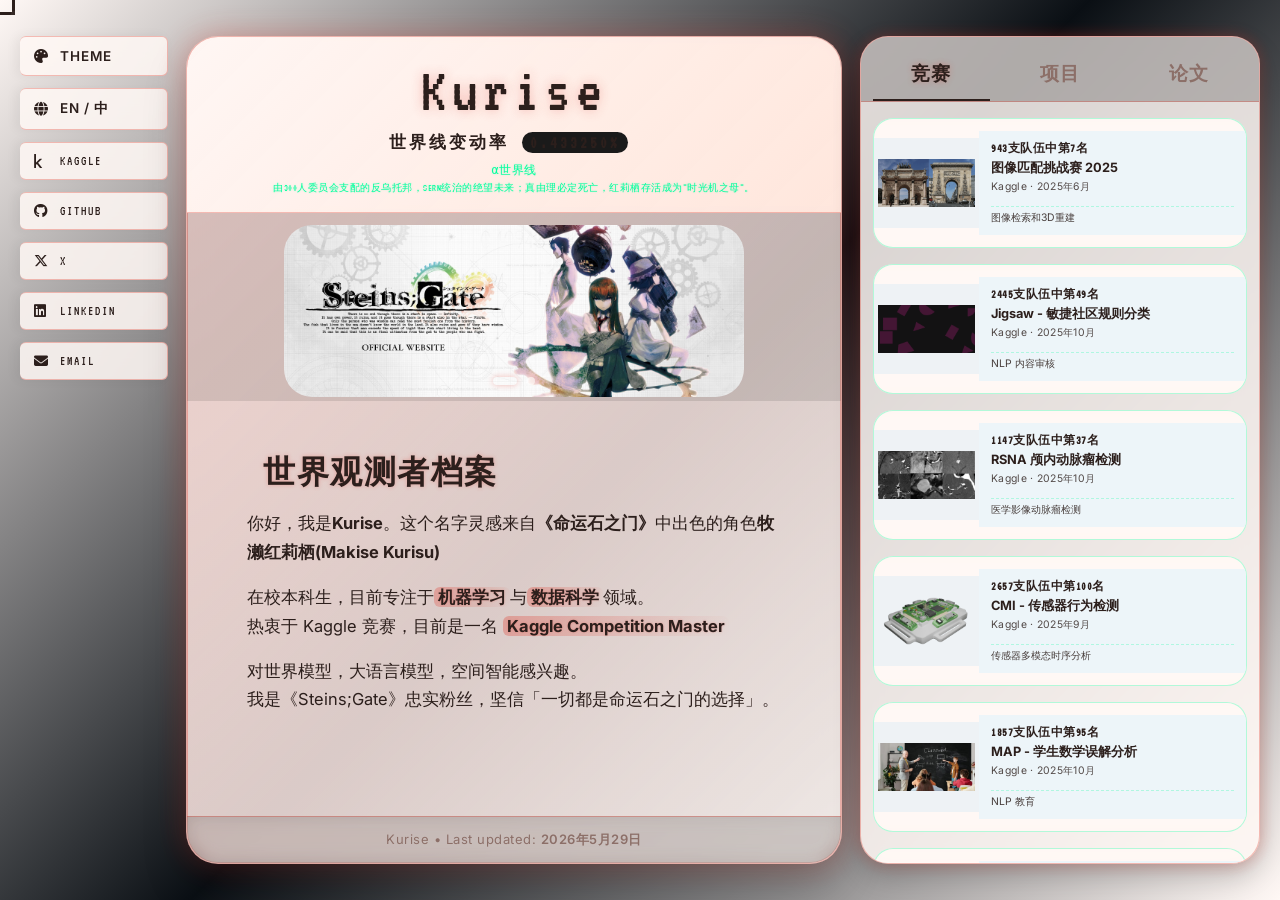
==== commit 5e0a36cf: "light default theme" ====
--- a/index.html
+++ b/index.html
@@ -675,7 +675,7 @@
         .pointer::after { content: ''; position: absolute; top: 50%; left: 50%; width: 3px; height: 3px; background: var(--neon-green); border-radius: 50%; transform: translate(-50%, -50%); box-shadow: 0 0 6px var(--neon-green); }
     </style>
 </head>
-<body>
+<body class="light-mode">
 <div id="amadeus-loader">
     <div class="crt-screen"></div>
     <div class="crt-noise"></div>
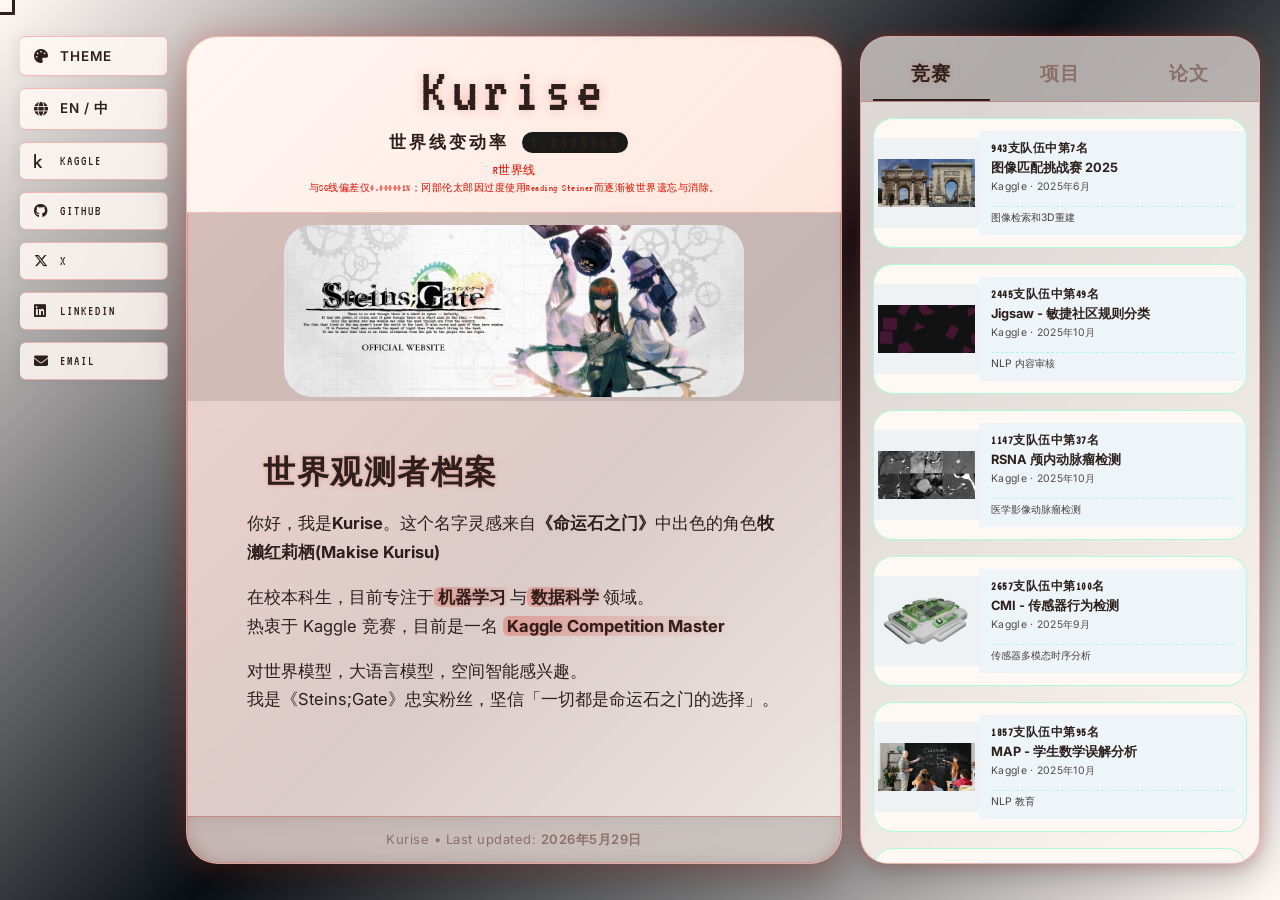
==== commit a86b9ca2: "1" ====
--- a/index.html
+++ b/index.html
@@ -414,7 +414,7 @@
             margin-top: 8px;
             font-size: 12px;
             font-family: 'VT323', monospace;
-            color: #00ff9d;
+            color: #ff0000;
             text-shadow: 0 0 2px rgba(0,255,157,0.3);
             letter-spacing: 0.5px;
             line-height: 1.4;
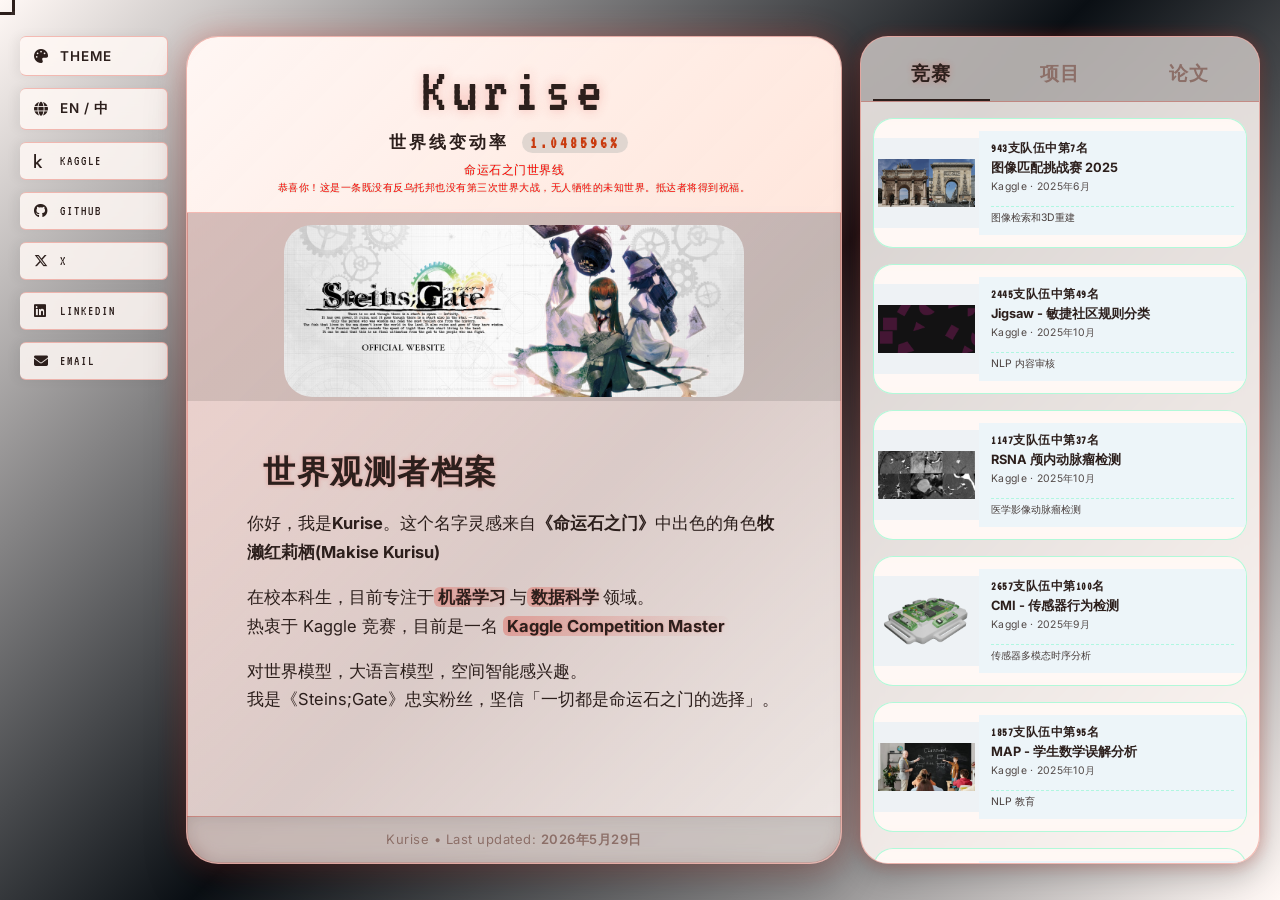
==== commit 7bb70e3e: "2" ====
--- a/index.html
+++ b/index.html
@@ -848,7 +848,12 @@
         const name = currentLang === 'zh' ? currentWorldline.nameZh : currentWorldline.nameEn;
         const desc = currentLang === 'zh' ? currentWorldline.descZh : currentWorldline.descEn;
         document.getElementById('worldlineDesc').innerHTML = `${name}<br><span style="font-size:10px;">${desc}</span>`;
-        document.getElementById('worldline-header').innerHTML = `${i18n[currentLang].worldlineH} <span style="font-family:'VT323'; background:#1a1a1a; padding:2px 8px; border-radius:20px; margin-left:6px;">${currentRateDisplay}%</span>`;
+        
+        const isLightMode = document.body.classList.contains('light-mode');
+        const spanBg = isLightMode ? '#e0d6d0' : '#1a1a1a';
+        const spanColor = isLightMode ? '#c93a0e' : '#ffffff';
+        
+        document.getElementById('worldline-header').innerHTML = `${i18n[currentLang].worldlineH} <span style="font-family:'VT323'; background:${spanBg}; color:${spanColor}; padding:2px 8px; border-radius:20px; margin-left:6px;">${currentRateDisplay}%</span>`;
         
         const congratsDiv = document.getElementById('congratsContainer');
     }
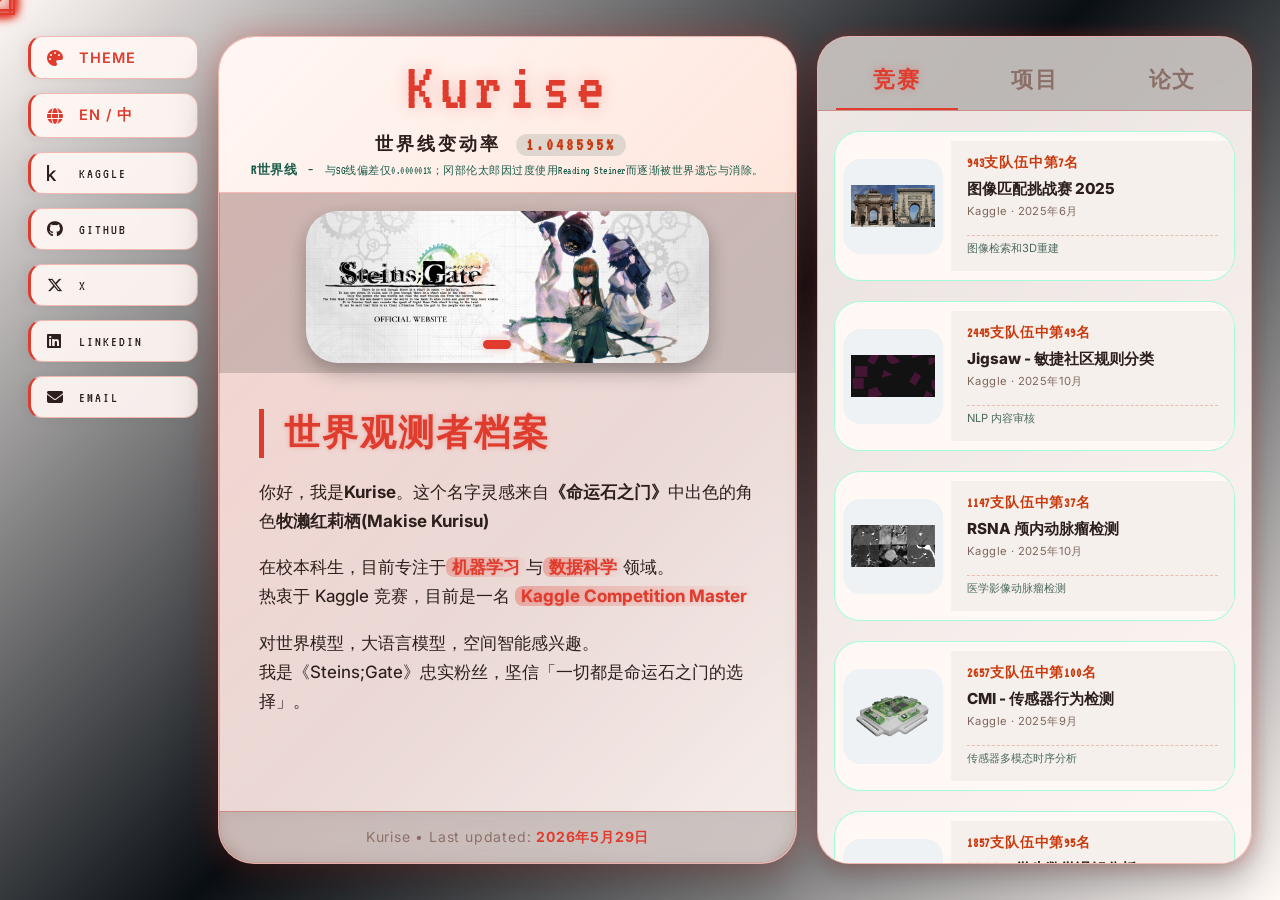
==== commit f060a1f1: "2" ====
--- a/index.html
+++ b/index.html
@@ -11,41 +11,33 @@
             --bg-color: #0f0807;
             --text-color: #fff4f0;
             --text-muted: #b8a39f;
-            
-            --neon-red: #ff5e4a;
+            --neon-green: #ff5e4a;
             --accent-warm: #ff7a66;
             --deep-red: #e03c2e;
-            
             --neon-glow: rgba(255, 94, 74, 0.58);
             --neon-glow-warm: rgba(255, 122, 102, 0.45);
-            
-            --glass-bg: rgba(22, 12, 11, 0.78);
+            --glass-bg: rgba(22, 12, 11, 0.82);
             --glass-border: rgba(255, 94, 74, 0.36);
             --glass-border-warm: rgba(255, 122, 102, 0.26);
-            
-            --card-radius: 32px;
-            --header-bg: linear-gradient(135deg, rgba(15,8,7,0.92) 0%, rgba(35,12,10,0.8) 100%);
-            --gallery-card-bg: rgba(24, 14, 13, 0.82);
+            --card-radius: 36px;
+            --header-bg: linear-gradient(135deg, rgba(15,8,7,0.94) 0%, rgba(35,12,10,0.85) 100%);
+            --gallery-card-bg: rgba(24, 14, 13, 0.88);
         }
 
         body.light-mode {
             --bg-color: #fff8f5;
             --text-color: #2c1f1c;
             --text-muted: #8c6f68;
-            
-            --neon-red: #e03c2e;
+            --neon-green: #e03c2e;
             --accent-warm: #f45a48;
             --deep-red: #c12e22;
-            
             --neon-glow: rgba(224, 60, 46, 0.32);
             --neon-glow-warm: rgba(244, 90, 72, 0.28);
-            
-            --glass-bg: rgba(255, 248, 245, 0.85);
+            --glass-bg: rgba(255, 248, 245, 0.92);
             --glass-border: rgba(224, 60, 46, 0.32);
             --glass-border-warm: rgba(244, 90, 72, 0.25);
-            
-            --header-bg: linear-gradient(135deg, rgba(255,248,245,0.96) 0%, rgba(255,230,220,0.9) 100%);
-            --gallery-card-bg: rgba(255, 248, 245, 0.95);
+            --header-bg: linear-gradient(135deg, rgba(255,248,245,0.98) 0%, rgba(255,230,220,0.94) 100%);
+            --gallery-card-bg: rgba(255, 248, 245, 0.97);
         }
         * { margin: 0; padding: 0; box-sizing: border-box; }
         html, body {
@@ -61,7 +53,7 @@
             display: flex;
             align-items: center;
             justify-content: center;
-            padding: 20px;
+            padding: 28px;
             cursor: none;
             transition: background 1.8s cubic-bezier(0.4, 0, 0.2, 1);
         }
@@ -159,7 +151,7 @@
             transform-origin: center center;
             transition: transform 0.8s cubic-bezier(0.2, 0.95, 0.3, 1.1);
             width: 100%;
-            max-width: 1460px;
+            max-width: 1560px;
             height: 92vh;
             max-height: 92vh;
             display: flex;
@@ -184,8 +176,13 @@
             100% { opacity: 0; visibility: hidden; }
         }
         .stage {
-            position: relative; z-index: 10; display: flex; align-items: stretch;
-            gap: 18px; width: 100%; height: 100%;
+            position: relative;
+            z-index: 10;
+            display: flex;
+            align-items: stretch;
+            gap: 20px;
+            width: 100%;
+            height: 100%;
         }
         .main-outer.zoomed .links a,
         .main-outer.zoomed .links button {
@@ -215,20 +212,21 @@
             transition: opacity 0.3s, transform 0.3s, background 0.2s;
         }
         .links {
-            display: flex; flex-direction: column; gap: 12px; flex-shrink: 0;
+            display: flex; flex-direction: column; gap: 14px; flex-shrink: 0;
+            width: 170px;
         }
         .links a, .links button {
             color: var(--text-color);
             text-decoration: none; 
-            font-size: 13.5px; 
+            font-size: 14.5px; 
             font-family: 'VT323', monospace;
             letter-spacing: 2px; 
-            padding: 11px 14px; 
-            width: 148px; 
+            padding: 12px 16px; 
+            width: 100%; 
             text-align: left;
             border: 1px solid var(--glass-border); 
             border-left: 3px solid var(--neon-green);
-            border-radius: 6px; 
+            border-radius: 14px; 
             background: var(--glass-bg); 
             backdrop-filter: blur(10px);
             transition: all 0.3s cubic-bezier(0.2, 0.9, 0.4, 1.1); 
@@ -236,7 +234,7 @@
             box-shadow: -4px 0 12px rgba(0,0,0,0.05); 
             display: flex;
             align-items: center;
-            gap: 10px;
+            gap: 12px;
             outline: none;
         }
         .links button {
@@ -253,25 +251,36 @@
             border-color: #fff;
         }
         .links i {
-            font-size: 14px;
-            width: 16px;
+            font-size: 16px;
+            width: 20px;
         }
         .container {
-            flex: 1; height: 100%; background: var(--glass-bg);
-            backdrop-filter: blur(12px); border-radius: var(--card-radius);
+            flex: 5;
+            height: 100%;
+            background: var(--glass-bg);
+            backdrop-filter: blur(14px);
+            border-radius: var(--card-radius);
             border: 1px solid var(--glass-border);
-            box-shadow: 0 25px 45px rgba(0,0,0,0.2), 0 0 0 1px var(--glass-border) inset, 0 0 30px var(--neon-glow);
-            overflow: hidden; display: flex; flex-direction: column; position: relative;
+            box-shadow: 0 30px 50px rgba(0,0,0,0.25), 0 0 0 1px var(--glass-border) inset, 0 0 32px var(--neon-glow);
+            overflow: hidden;
+            display: flex;
+            flex-direction: column;
+            position: relative;
             transition: background 0.5s ease, border-color 0.5s ease, box-shadow 0.5s ease;
         }
         .container::before {
             content: ''; position: absolute; top: -2px; left: -2px; right: -2px; bottom: -2px;
             background: linear-gradient(135deg, var(--neon-glow), transparent);
-            border-radius: calc(var(--card-radius) + 2px); z-index: -1; opacity: 0.5; pointer-events: none;
+            border-radius: calc(var(--card-radius) + 2px); z-index: -1; opacity: 0.55; pointer-events: none;
         }
         header {
-            background: var(--header-bg); padding: 22px 30px 16px; text-align: center;
-            flex-shrink: 0; border-bottom: 1px solid var(--glass-border); backdrop-filter: blur(4px); position: relative;
+            background: var(--header-bg);
+            padding: 15px 25px 12px;
+            text-align: center;
+            flex-shrink: 0;
+            border-bottom: 1px solid var(--glass-border);
+            backdrop-filter: blur(4px);
+            position: relative;
             transition: background 0.5s ease;
         }
         header::after {
@@ -279,27 +288,28 @@
             background: linear-gradient(90deg, transparent, var(--neon-green), var(--cyan), transparent); filter: blur(1px);
         }
         h1 {
-            font-family: 'VT323', monospace; font-size: clamp(40px, 5vw, 65px);
-            color: var(--neon-green); text-shadow: 0 0 12px var(--neon-glow);
-            letter-spacing: 5px; font-weight: 400;
+            font-family: 'VT323', monospace; font-size: clamp(48px, 5.5vw, 72px);
+            color: var(--neon-green); text-shadow: 0 0 16px var(--neon-glow);
+            letter-spacing: 6px; font-weight: 400;
         }
         .subtitle {
-            font-size: clamp(12px, 1.8vw, 17px); color: var(--text-color); margin-top: 8px;
-            letter-spacing: 3px; font-weight: 600; text-transform: uppercase;
+            font-size: clamp(13px, 1.8vw, 18px); color: var(--text-color); margin-top: 10px;
+            letter-spacing: 3px; font-weight: 700; text-transform: uppercase;
         }
         .hero {
-            flex-shrink: 0; text-align: center; background: rgba(0, 0, 0, 0.1);
-            padding: 12px 0 4px; position: relative;
-        }
-        body:not(.light-mode) .hero { background: rgba(0, 0, 0, 0.35); }
+            flex-shrink: 0; text-align: center; background: rgba(0, 0, 0, 0.15);
+            padding: 18px 0 10px; position: relative;
+        }
+        body:not(.light-mode) .hero { background: rgba(0, 0, 0, 0.45); }
         .carousel-container {
             position: relative;
-            width: 75%;
-            max-width: 460px;
+            width: 70%;
+            max-width: 520px;
             margin: 0 auto;
-            border-radius: 28px;
+            border-radius: 32px;
             overflow: hidden;
             transition: all 0.2s;
+            box-shadow: 0 8px 20px rgba(0,0,0,0.3);
         }
         .carousel-slides {
             position: relative;
@@ -324,7 +334,7 @@
             display: block;
             width: 100%;
             height: 100%;
-            border-radius: 24px;
+            border-radius: 28px;
             overflow: hidden;
             cursor: none;
         }
@@ -334,110 +344,132 @@
             object-fit: cover;
             display: block;
             transition: transform 0.3s ease;
-            filter: drop-shadow(0 0 8px var(--neon-glow));
+            filter: drop-shadow(0 0 6px var(--neon-glow));
         }
         .carousel-slide a:hover img {
             transform: scale(1.02);
         }
         .carousel-dots {
             position: absolute;
-            bottom: 12px;
+            bottom: 14px;
             left: 0;
             right: 0;
             display: flex;
             justify-content: center;
-            gap: 10px;
+            gap: 12px;
             z-index: 20;
         }
         .dot {
-            width: 8px;
-            height: 8px;
-            background: rgba(255,255,255,0.6);
-            border-radius: 10px;
+            width: 9px;
+            height: 9px;
+            background: rgba(255,255,255,0.7);
+            border-radius: 12px;
             transition: all 0.2s;
             cursor: none;
             border: none;
             padding: 0;
         }
         .dot.active {
-            width: 24px;
+            width: 28px;
             background: var(--neon-green);
-            box-shadow: 0 0 6px var(--neon-glow);
+            box-shadow: 0 0 8px var(--neon-glow);
         }
         .content {
-            flex: 1; padding: 40px 60px; max-width: 950px; margin: 0 auto; width: 100%;
-            overflow-y: auto; -webkit-overflow-scrolling: touch;
+            flex: 1;
+            padding: 28px 40px;
+            max-width: 100%;
+            margin: 0 auto;
+            width: 100%;
+            overflow-y: auto;
+            -webkit-overflow-scrolling: touch;
         }
         .content::-webkit-scrollbar { width: 5px; }
         .content::-webkit-scrollbar-thumb { background: var(--glass-border); border-radius: 10px; }
         .content::-webkit-scrollbar-thumb:hover { background: var(--neon-green); }
         h2 {
-            color: var(--neon-green); font-family: 'VT323', monospace; font-size: clamp(24px, 3vw, 32px);
-            margin: 10px 0 14px 0; letter-spacing: 1.5px; border-left: 4px solid var(--neon-green);
-            padding-left: 16px; text-shadow: 0 0 4px var(--neon-glow);
+            color: var(--neon-green); font-family: 'VT323', monospace; font-size: clamp(28px, 3.5vw, 36px);
+            margin: 8px 0 20px 0; letter-spacing: 2px; border-left: 5px solid var(--neon-green);
+            padding-left: 20px; text-shadow: 0 0 5px var(--neon-glow);
         }
         p {
-            font-size: clamp(14px, 1.6vw, 16.5px); margin-bottom: 16px; line-height: 1.75;
-            font-weight: 400; color: var(--text-color);
+            font-size: clamp(15px, 1.8vw, 17px);
+            margin-bottom: 18px;
+            line-height: 1.7;
+            font-weight: 450;
+            color: var(--text-color);
         }
         .highlight {
             color: var(--neon-green); font-weight: 700;
             background: linear-gradient(120deg, var(--neon-glow), transparent);
-            padding: 0 4px; border-radius: 6px; text-shadow: 0 0 2px var(--neon-glow);
+            padding: 0 6px; border-radius: 8px; text-shadow: 0 0 2px var(--neon-glow);
         }
         footer {
-            flex-shrink: 0; text-align: center; padding: 14px; background: rgba(0, 0, 0, 0.2);
-            color: var(--text-muted); font-size: 13px; border-top: 1px solid var(--glass-border);
-            backdrop-filter: blur(8px); letter-spacing: 0.5px;
-        }
-        body:not(.light-mode) footer { background: rgba(0, 0, 0, 0.5); }
-        #last-updated { color: var(--neon-green); font-weight: 600; }
+            flex-shrink: 0; text-align: center; padding: 16px; background: rgba(0, 0, 0, 0.2);
+            color: var(--text-muted); font-size: 14px; border-top: 1px solid var(--glass-border);
+            backdrop-filter: blur(8px); letter-spacing: 0.8px;
+        }
+        body:not(.light-mode) footer { background: rgba(0, 0, 0, 0.55); }
+        #last-updated { color: var(--neon-green); font-weight: 700; }
         .worldline-title-row {
             display: flex;
             align-items: baseline;
             justify-content: center;
-            gap: 12px;
+            gap: 15px;
             flex-wrap: wrap;
         }
         .congrats-text {
             font-family: 'VT323', monospace;
-            font-size: clamp(12px, 1.6vw, 16px);
+            font-size: clamp(12px, 1.6vw, 17px);
             color: #ffd966;
             background: rgba(0,0,0,0.5);
-            padding: 4px 12px;
-            border-radius: 40px;
+            padding: 5px 14px;
+            border-radius: 60px;
             letter-spacing: 1px;
             text-shadow: 0 0 6px #ffaa33;
             white-space: nowrap;
         }
+        body.light-mode .congrats-text {
+            background: rgba(0,0,0,0.15);
+            color: #b85c1a;
+            text-shadow: none;
+        }
         .worldline-desc {
-            margin-top: 8px;
-            font-size: 12px;
+            margin-top: 6px;
+            font-size: 13px;
             font-family: 'VT323', monospace;
-            color: #ff0000;
+            color: #00ff9d;
             text-shadow: 0 0 2px rgba(0,255,157,0.3);
             letter-spacing: 0.5px;
             line-height: 1.4;
             text-align: center;
+            white-space: nowrap;
+            overflow-x: auto;
+            max-width: 100%;
+        }
+
+        body.light-mode .worldline-desc {
+            color: #1a5c4a;
+            text-shadow: none;
+            font-weight: 500;
         }
         .gallery-sidebar {
             flex-shrink: 0;
-            width: 400px;
+            width: 435px;
             height: 100%;
             background: var(--glass-bg);
-            backdrop-filter: blur(12px);
-            border-radius: 28px;
+            backdrop-filter: blur(14px);
+            border-radius: 32px;
             border: 1px solid var(--glass-border);
-            box-shadow: 0 12px 28px rgba(0,0,0,0.2), 0 0 15px var(--neon-glow);
+            box-shadow: 0 16px 32px rgba(0,0,0,0.25), 0 0 18px var(--neon-glow);
             display: flex;
             flex-direction: column;
             overflow: hidden;
             transition: all 0.3s;
         }
         .gallery-header {
-            padding: 12px 12px 0px 12px;
+            padding: 14px 18px 0px 18px;
             display: flex;
-            gap: 12px;
+            gap: 16px;
             border-bottom: 1px solid var(--glass-border);
             background: rgba(0,0,0,0.2);
         }
@@ -445,9 +477,9 @@
             background: transparent;
             border: none;
             font-family: 'VT323', monospace;
-            font-size: 1.2rem;
-            letter-spacing: 1px;
-            padding: 12px 16px;
+            font-size: 1.35rem;
+            letter-spacing: 1.5px;
+            padding: 14px 20px;
             color: var(--text-muted);
             cursor: none;
             transition: all 0.2s;
@@ -459,70 +491,72 @@
         .tab-btn.active {
             color: var(--neon-green);
             border-bottom-color: var(--neon-green);
-            text-shadow: 0 0 6px var(--neon-glow);
+            text-shadow: 0 0 8px var(--neon-glow);
         }
         .tab-btn:hover {
             color: var(--neon-green);
-            background: rgba(0,255,157,0.1);
+            background: rgba(0,255,157,0.08);
         }
         .vertical-card-list {
             flex: 1;
             overflow-y: auto;
-            padding: 16px 12px;
+            padding: 20px 16px;
             display: flex;
             flex-direction: column;
-            gap: 16px;
+            gap: 20px;
         }
         .vertical-card-list::-webkit-scrollbar {
-            width: 4px;
+            width: 5px;
         }
         .vertical-card-list::-webkit-scrollbar-thumb {
             background: var(--neon-green);
-            border-radius: 8px;
+            border-radius: 10px;
         }
         .cert-card {
             background: var(--gallery-card-bg);
-            border-radius: 20px;
-            border: 1px solid rgba(0, 255, 157, 0.3);
-            transition: all 0.25s cubic-bezier(0.2, 0.9, 0.4, 1.2);
+            border-radius: 26px;
+            border: 1px solid rgba(0, 255, 157, 0.35);
+            transition: all 0.3s cubic-bezier(0.2, 0.9, 0.4, 1.2);
             cursor: pointer;
             overflow: hidden;
-            backdrop-filter: blur(4px);
+            backdrop-filter: blur(6px);
             display: flex;
             flex-direction: row;
             align-items: center;
             gap: 0;
-            min-height: 130px;
+            min-height: 150px;
             opacity: 0;
             transform: translateY(15px);
         }
         .main-outer.zoomed .cert-card {
-            animation: cardRise 0.4s ease-out forwards;
+            animation: cardRise 0.45s ease-out forwards;
         }
         @keyframes cardRise {
             from { opacity: 0; transform: translateY(15px); }
             to { opacity: 1; transform: translateY(0); }
         }
         .cert-card:hover {
-            transform: translateX(-5px) scale(1.02);
+            transform: translateX(-6px) scale(1.02);
             border-color: var(--neon-green);
-            box-shadow: 0 8px 20px var(--neon-glow), 0 0 0 1px var(--neon-green) inset;
+            box-shadow: 0 12px 26px var(--neon-glow), 0 0 0 1px var(--neon-green) inset;
         }
         .card-img {
-            width: 105px;
-            height: 90px;
+            width: 100px;
+            height: 95px;
             flex-shrink: 0;
             object-fit: contain;
             background: #0a0f14;
-            padding: 4px;
+            padding: 8px;
+            border-radius: 18px;
+            margin: 8px;
         }
         body.light-mode .card-img {
             background: #eef2f5;
         }
         .card-textbox {
             flex: 1;
-            padding: 10px 12px;
-            background: rgba(0, 0, 0, 0.65);
+            padding: 14px 16px;
+            background: rgba(0, 0, 0, 0.7);
             transition: background 0.2s;
             display: flex;
             flex-direction: column;
@@ -531,49 +565,80 @@
             white-space: normal;
             overflow-wrap: break-word;
         }
+
         body.light-mode .card-textbox {
-            background: rgba(235, 245, 250, 0.9);
-        }
+            background: rgba(245, 240, 235, 0.98);
+        }
+
         .card-rank {
             font-family: 'VT323', monospace;
-            font-size: 0.75rem;
+            font-size: 0.85rem;
             color: var(--neon-green);
             font-weight: 700;
-            margin-bottom: 4px;
-            letter-spacing: 0.5px;
-            line-height: 1.2;
-        }
+            margin-bottom: 6px;
+            letter-spacing: 0.8px;
+            line-height: 1.3;
+        }
+
+        body.light-mode .card-rank {
+            color: #c93a0e;
+        }
+
         .card-title {
-            font-weight: 700;
-            font-size: 0.8rem;
-            line-height: 1.3;
-            margin-bottom: 4px;
+            font-weight: 800;
+            font-size: 0.95rem;
+            line-height: 1.35;
+            margin-bottom: 5px;
             color: var(--text-color);
         }
+
+        body.light-mode .card-title {
+            color: #2c1f1c;
+        }
+
         .card-meta {
-            font-size: 0.65rem;
-            opacity: 0.8;
-            letter-spacing: 0.3px;
-            margin-bottom: 6px;
-        }
+            font-size: 0.7rem;
+            opacity: 0.85;
+            letter-spacing: 0.4px;
+            margin-bottom: 8px;
+        }
+
+        body.light-mode .card-meta {
+            color: #6b4f45;
+        }
+
         .card-full-desc {
-            font-size: 0.65rem;
-            opacity: 0.85;
-            margin-top: 6px;
-            padding-top: 4px;
-            border-top: 1px dashed rgba(0,255,157,0.3);
-            color: var(--cyan);
-            line-height: 1.3;
+            font-size: 0.7rem;
+            opacity: 0.9;
+            margin-top: 8px;
+            padding-top: 5px;
+            border-top: 1px dashed rgba(0,255,157,0.4);
+            color: #b3ffe0;
+            line-height: 1.4;
+        }
+
+        body.light-mode .card-full-desc {
+            color: #3a5c52;
+            border-top-color: rgba(201, 58, 14, 0.3);
         }
         .cert-card:hover .card-textbox {
-            background: rgba(0, 20, 10, 0.9);
-        }
+            background: rgba(0, 20, 10, 0.95);
+        }
+
         body.light-mode .cert-card:hover .card-textbox {
-            background: rgba(200, 240, 230, 0.95);
+            background: rgba(230, 220, 210, 0.98);
+        }
+
+        body.light-mode .cert-card:hover .card-title {
+            color: #1a0f0c;
+        }
+
+        body.light-mode .cert-card:hover .card-full-desc {
+            color: #1e5c4a;
         }
         @media (max-width: 1100px) {
-            .gallery-sidebar { width: 360px; }
-            .card-img { width: 95px; height: 80px; }
+            .gallery-sidebar { width: 400px; }
+            .card-img { width: 88px; height: 82px; }
         }
         @media (max-width: 850px) {
             html, body {
@@ -583,7 +648,7 @@
                 min-height: 100vh;
             }
             body {
-                padding: 12px;
+                padding: 16px;
                 cursor: auto;
                 display: block;
                 align-items: unset;
@@ -598,28 +663,28 @@
                 flex-direction: column;
                 height: auto !important;
                 overflow: visible;
-                gap: 16px;
+                gap: 20px;
             }
             .links {
                 flex-direction: row;
                 justify-content: center;
                 flex-wrap: wrap;
                 width: 100%;
-                margin-bottom: 4px;
-                gap: 8px;
+                margin-bottom: 6px;
+                gap: 12px;
             }
             .links a, .links button {
                 width: auto;
-                min-width: 110px;
-                font-size: 12px;
-                padding: 8px 12px;
+                min-width: 120px;
+                font-size: 13px;
+                padding: 10px 18px;
                 border-left-width: 2px;
                 border-bottom: 2px solid var(--neon-green);
-                border-radius: 30px;
+                border-radius: 40px;
                 justify-content: center;
             }
             .links i {
-                display: none;
+                display: inline-block;
             }
             .container {
                 height: auto !important;
@@ -629,29 +694,29 @@
             .content {
                 overflow-y: visible !important;
                 max-height: none !important;
-                padding: 16px 24px;
+                padding: 24px 28px;
             }
             .gallery-sidebar {
                 width: 100%;
                 height: auto;
                 max-height: none !important;
-                margin-top: 8px;
+                margin-top: 10px;
             }
             .vertical-card-list {
                 flex-direction: row;
                 overflow-x: auto;
                 overflow-y: hidden;
-                gap: 14px;
-                padding: 12px;
+                gap: 18px;
+                padding: 16px;
                 flex: 0 0 auto;
                 height: auto;
             }
             .cert-card {
-                min-width: 280px;
+                min-width: 300px;
                 flex-shrink: 0;
             }
             .card-img {
-                width: 90px;
+                width: 85px;
                 height: 75px;
             }
             .pointer {
@@ -659,8 +724,8 @@
             }
             footer {
                 margin-top: 0;
-                padding: 12px;
-                font-size: 11px;
+                padding: 14px;
+                font-size: 12px;
             }
         }
         a-waves { position: fixed; top: 0; left: 0; width: 100%; height: 100%; z-index: 0; pointer-events: none; }
@@ -847,13 +912,12 @@
         if (!currentWorldline) return;
         const name = currentLang === 'zh' ? currentWorldline.nameZh : currentWorldline.nameEn;
         const desc = currentLang === 'zh' ? currentWorldline.descZh : currentWorldline.descEn;
-        document.getElementById('worldlineDesc').innerHTML = `${name}<br><span style="font-size:10px;">${desc}</span>`;
+        document.getElementById('worldlineDesc').innerHTML = `<span style="font-weight:bold;">${name}</span> &nbsp;—&nbsp; <span style="font-size:11px;">${desc}</span>`;
         
-        const isLightMode = document.body.classList.contains('light-mode');
-        const spanBg = isLightMode ? '#e0d6d0' : '#1a1a1a';
-        const spanColor = isLightMode ? '#c93a0e' : '#ffffff';
-        
-        document.getElementById('worldline-header').innerHTML = `${i18n[currentLang].worldlineH} <span style="font-family:'VT323'; background:${spanBg}; color:${spanColor}; padding:2px 8px; border-radius:20px; margin-left:6px;">${currentRateDisplay}%</span>`;
+        const isLight = document.body.classList.contains('light-mode');
+        const spanBg = isLight ? '#e0d6d0' : '#1a1a1a';
+        const spanColor = isLight ? '#c93a0e' : '#ffffff';
+        document.getElementById('worldline-header').innerHTML = `${i18n[currentLang].worldlineH} <span style="font-family:'VT323'; background:${spanBg}; color:${spanColor}; padding:2px 10px; border-radius:28px; margin-left:8px;">${currentRateDisplay}%</span>`;
         
         const congratsDiv = document.getElementById('congratsContainer');
     }
@@ -989,7 +1053,7 @@
             (currentLang === 'zh' ? PROJECTS_DATA_ZH : PROJECTS_DATA_EN).forEach(p => container.appendChild(createCardElement(p.img, p.rank, p.title, p.publisher, p.fullDetail, p.url))); 
         } else { 
             const msgDiv = document.createElement('div'); 
-            msgDiv.style.cssText = 'text-align:center; padding:32px 16px; color:var(--text-muted); font-family:VT323;'; 
+            msgDiv.style.cssText = 'text-align:center; padding:36px 16px; color:var(--text-muted); font-family:VT323; font-size:1.2rem;'; 
             msgDiv.innerText = i18n[currentLang].noPapers; 
             container.appendChild(msgDiv); 
         } 
@@ -1103,6 +1167,7 @@
                 stops[2]?.setAttribute('stop-color','#00e5ff'); 
             } 
             setWavesBackground(isLight);
+            updateWorldlineUI();
         }, 10);
         setTimeout(() => { body.classList.remove('theme-switching'); }, 2300);
     });
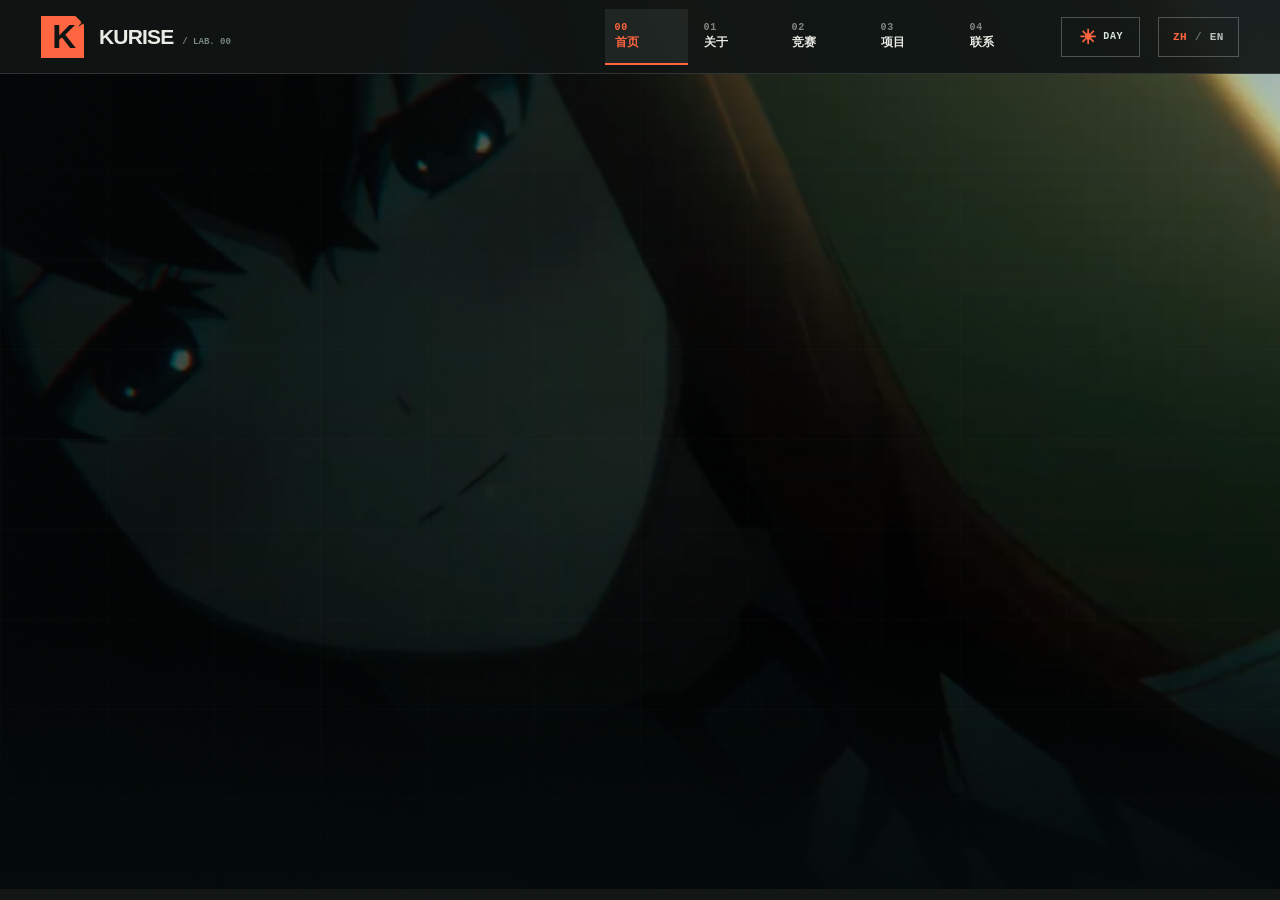
==== commit 40224e07: "Add files via upload" ====
--- a/index.html
+++ b/index.html
@@ -1,1286 +1,174 @@
-<!DOCTYPE html>
-<html lang="zh-CN">
-<head>
-    <meta charset="UTF-8">
-    <meta name="viewport" content="width=device-width, initial-scale=1.0, user-scalable=yes, viewport-fit=cover">
-    <title>Kurise - About me</title>
-    <link rel="stylesheet" href="https://cdnjs.cloudflare.com/ajax/libs/font-awesome/6.6.0/css/all.min.css">
-    <link href="https://fonts.googleapis.com/css2?family=Inter:opsz,wght@14..32,300;14..32,400;14..32,600;14..32,700&family=VT323&display=swap" rel="stylesheet">
-    <style>
-        :root {
-            --bg-color: #0f0807;
-            --text-color: #fff4f0;
-            --text-muted: #b8a39f;
-            --neon-green: #ff5e4a;
-            --accent-warm: #ff7a66;
-            --deep-red: #e03c2e;
-            --neon-glow: rgba(255, 94, 74, 0.58);
-            --neon-glow-warm: rgba(255, 122, 102, 0.45);
-            --glass-bg: rgba(22, 12, 11, 0.82);
-            --glass-border: rgba(255, 94, 74, 0.36);
-            --glass-border-warm: rgba(255, 122, 102, 0.26);
-            --card-radius: 36px;
-            --header-bg: linear-gradient(135deg, rgba(15,8,7,0.94) 0%, rgba(35,12,10,0.85) 100%);
-            --gallery-card-bg: rgba(24, 14, 13, 0.88);
-        }
-
-        body.light-mode {
-            --bg-color: #fff8f5;
-            --text-color: #2c1f1c;
-            --text-muted: #8c6f68;
-            --neon-green: #e03c2e;
-            --accent-warm: #f45a48;
-            --deep-red: #c12e22;
-            --neon-glow: rgba(224, 60, 46, 0.32);
-            --neon-glow-warm: rgba(244, 90, 72, 0.28);
-            --glass-bg: rgba(255, 248, 245, 0.92);
-            --glass-border: rgba(224, 60, 46, 0.32);
-            --glass-border-warm: rgba(244, 90, 72, 0.25);
-            --header-bg: linear-gradient(135deg, rgba(255,248,245,0.98) 0%, rgba(255,230,220,0.94) 100%);
-            --gallery-card-bg: rgba(255, 248, 245, 0.97);
-        }
-        * { margin: 0; padding: 0; box-sizing: border-box; }
-        html, body {
-            height: 100%;
-            width: 100%;
-            overflow: hidden;
-            position: fixed;
-        }
-        body {
-            font-family: 'Inter', sans-serif;
-            background: linear-gradient(135deg, var(--bg-color) 0%, #0a0f14 50%, var(--bg-color) 100%);
-            color: var(--text-color);
-            display: flex;
-            align-items: center;
-            justify-content: center;
-            padding: 28px;
-            cursor: none;
-            transition: background 1.8s cubic-bezier(0.4, 0, 0.2, 1);
-        }
-        body.theme-switching {
-            transition: background 2.2s cubic-bezier(0.25, 0.1, 0.25, 1);
-        }
-        #amadeus-loader {
-            position: fixed;
-            top: 0; left: 0;
-            width: 100vw; height: 100vh;
-            background: radial-gradient(ellipse at center, #0a0c0a 0%, #000000 100%);
-            z-index: 100000;
-            display: flex;
-            align-items: center;
-            justify-content: center;
-            transition: opacity 0.6s cubic-bezier(0.23, 1, 0.32, 1), visibility 0.6s cubic-bezier(0.23, 1, 0.32, 1);
-            font-family: 'VT323', 'Courier New', monospace;
-            overflow: hidden;
-            opacity: 1;
-            visibility: visible;
-            pointer-events: auto;
-        }
-        .crt-screen {
-            position: absolute;
-            top: 0; left: 0;
-            width: 100%; height: 100%;
-            background: repeating-linear-gradient(0deg, rgba(180, 60, 20, 0.06) 0px, rgba(180, 60, 20, 0.06) 2px, transparent 2px, transparent 6px);
-            pointer-events: none;
-            z-index: 2;
-            animation: scanlines 8s linear infinite;
-        }
-        .crt-noise {
-            position: absolute;
-            top: 0; left: 0;
-            width: 100%; height: 100%;
-            background-image: url('[data-uri]');
-            background-repeat: repeat;
-            opacity: 0.2;
-            pointer-events: none;
-            z-index: 2;
-            mix-blend-mode: screen;
-        }
-        .crt-glow {
-            position: absolute;
-            top: 0; left: 0;
-            width: 100%; height: 100%;
-            box-shadow: inset 0 0 80px rgba(200, 70, 20, 0.25), 0 0 50px rgba(180, 60, 15, 0.15);
-            pointer-events: none;
-            z-index: 2;
-        }
-        .worldline-digit-container {
-            position: relative;
-            z-index: 10;
-            text-align: center;
-            width: 100%;
-            padding: 0 5%;
-            transform: scale(1);
-            transition: transform 0.5s cubic-bezier(0.34, 1.2, 0.64, 1);
-        }
-        .worldline-number {
-            font-family: 'VT323', 'Courier New', monospace;
-            font-weight: 700;
-            font-size: clamp(4rem, 20vw, 16rem);
-            letter-spacing: 0.06em;
-            background: linear-gradient(135deg, #c93a0e 0%, #9b3a0a 40%, #732a06 100%);
-            background-clip: text;
-            -webkit-background-clip: text;
-            color: transparent;
-            text-shadow: 0 0 12px #b84500, 0 0 20px #7a2e00;
-            white-space: nowrap;
-            overflow-x: auto;
-            transition: filter 0.1s linear, text-shadow 0.1s ease;
-            filter: blur(8px);
-            opacity: 0.7;
-        }
-        .digit-zoom-out {
-            animation: zoomPulse 0.7s cubic-bezier(0.2, 1.2, 0.8, 1) forwards !important;
-        }
-        @keyframes zoomPulse {
-            0% { transform: scale(1); opacity: 1; filter: blur(0px); text-shadow: 0 0 15px #d95b0e; }
-            40% { transform: scale(1.6); opacity: 0.9; filter: blur(6px); text-shadow: 0 0 45px #d95b0e; }
-            100% { transform: scale(3.2); opacity: 0; filter: blur(18px); visibility: hidden; }
-        }
-        @keyframes scanlines {
-            0% { background-position: 0 0; }
-            100% { background-position: 0 20px; }
-        }
-        .loader-hidden {
-            opacity: 0 !important;
-            visibility: hidden !important;
-            transition: opacity 0.5s ease, visibility 0.5s ease;
-        }
-        .main-outer {
-            transform: scale(0);
-            transform-origin: center center;
-            transition: transform 0.8s cubic-bezier(0.2, 0.95, 0.3, 1.1);
-            width: 100%;
-            max-width: 1560px;
-            height: 92vh;
-            max-height: 92vh;
-            display: flex;
-            flex-direction: column;
-        }
-        .main-outer.zoomed {
-            transform: scale(1);
-        }
-        .global-flash {
-            position: fixed;
-            top: 0; left: 0;
-            width: 100%; height: 100%;
-            background: radial-gradient(circle, rgba(220,80,30,0.45) 0%, rgba(255,200,100,0) 80%);
-            pointer-events: none;
-            z-index: 10001;
-            opacity: 0;
-            animation: flashBurst 0.5s ease-out forwards;
-        }
-        @keyframes flashBurst {
-            0% { opacity: 0; }
-            15% { opacity: 0.7; }
-            100% { opacity: 0; visibility: hidden; }
-        }
-        .stage {
-            position: relative;
-            z-index: 10;
-            display: flex;
-            align-items: stretch;
-            gap: 20px;
-            width: 100%;
-            height: 100%;
-        }
-        .main-outer.zoomed .links a,
-        .main-outer.zoomed .links button {
-            animation: fadeSlideIn 0.4s cubic-bezier(0.2, 0.9, 0.4, 1.2) backwards;
-        }
-        .main-outer.zoomed .container {
-            animation: fadeSlideUp 0.55s ease-out 0.08s backwards;
-        }
-        .main-outer.zoomed .gallery-sidebar {
-            animation: fadeSlideUp 0.55s ease-out 0.18s backwards;
-        }
-        @keyframes fadeSlideIn {
-            from { opacity: 0; transform: translateX(-20px); }
-            to { opacity: 1; transform: translateX(0); }
-        }
-        @keyframes fadeSlideUp {
-            from { opacity: 0; transform: translateY(30px); filter: blur(6px); }
-            to { opacity: 1; transform: translateY(0); filter: blur(0); }
-        }
-        .links a, .links button {
-            opacity: 0;
-            transform: translateX(-20px);
-        }
-        .main-outer.zoomed .links a, .main-outer.zoomed .links button {
-            opacity: 1;
-            transform: translateX(0);
-            transition: opacity 0.3s, transform 0.3s, background 0.2s;
-        }
-        .links {
-            display: flex; flex-direction: column; gap: 14px; flex-shrink: 0;
-            width: 170px;
-        }
-        .links a, .links button {
-            color: var(--text-color);
-            text-decoration: none; 
-            font-size: 14.5px; 
-            font-family: 'VT323', monospace;
-            letter-spacing: 2px; 
-            padding: 12px 16px; 
-            width: 100%; 
-            text-align: left;
-            border: 1px solid var(--glass-border); 
-            border-left: 3px solid var(--neon-green);
-            border-radius: 14px; 
-            background: var(--glass-bg); 
-            backdrop-filter: blur(10px);
-            transition: all 0.3s cubic-bezier(0.2, 0.9, 0.4, 1.1); 
-            cursor: none;
-            box-shadow: -4px 0 12px rgba(0,0,0,0.05); 
-            display: flex;
-            align-items: center;
-            gap: 12px;
-            outline: none;
-        }
-        .links button {
-            font-family: 'Inter', sans-serif; 
-            font-weight: 600; 
-            letter-spacing: 1px;
-            color: var(--neon-green);
-        }
-        .links a:hover, .links button:hover {
-            background: var(--neon-green); 
-            color: #fff;
-            transform: translateX(8px) scale(1.03);
-            box-shadow: 0 0 20px var(--neon-glow), inset 0 0 4px #fff; 
-            border-color: #fff;
-        }
-        .links i {
-            font-size: 16px;
-            width: 20px;
-        }
-        .container {
-            flex: 5;
-            height: 100%;
-            background: var(--glass-bg);
-            backdrop-filter: blur(14px);
-            border-radius: var(--card-radius);
-            border: 1px solid var(--glass-border);
-            box-shadow: 0 30px 50px rgba(0,0,0,0.25), 0 0 0 1px var(--glass-border) inset, 0 0 32px var(--neon-glow);
-            overflow: hidden;
-            display: flex;
-            flex-direction: column;
-            position: relative;
-            transition: background 0.5s ease, border-color 0.5s ease, box-shadow 0.5s ease;
-        }
-        .container::before {
-            content: ''; position: absolute; top: -2px; left: -2px; right: -2px; bottom: -2px;
-            background: linear-gradient(135deg, var(--neon-glow), transparent);
-            border-radius: calc(var(--card-radius) + 2px); z-index: -1; opacity: 0.55; pointer-events: none;
-        }
-        header {
-            background: var(--header-bg);
-            padding: 15px 25px 12px;
-            text-align: center;
-            flex-shrink: 0;
-            border-bottom: 1px solid var(--glass-border);
-            backdrop-filter: blur(4px);
-            position: relative;
-            transition: background 0.5s ease;
-        }
-        header::after {
-            content: ''; position: absolute; bottom: -1px; left: 15%; width: 70%; height: 2px;
-            background: linear-gradient(90deg, transparent, var(--neon-green), var(--cyan), transparent); filter: blur(1px);
-        }
-        h1 {
-            font-family: 'VT323', monospace; font-size: clamp(48px, 5.5vw, 72px);
-            color: var(--neon-green); text-shadow: 0 0 16px var(--neon-glow);
-            letter-spacing: 6px; font-weight: 400;
-        }
-        .subtitle {
-            font-size: clamp(13px, 1.8vw, 18px); color: var(--text-color); margin-top: 10px;
-            letter-spacing: 3px; font-weight: 700; text-transform: uppercase;
-        }
-        .hero {
-            flex-shrink: 0; text-align: center; background: rgba(0, 0, 0, 0.15);
-            padding: 18px 0 10px; position: relative;
-        }
-        body:not(.light-mode) .hero { background: rgba(0, 0, 0, 0.45); }
-        .carousel-container {
-            position: relative;
-            width: 70%;
-            max-width: 520px;
-            margin: 0 auto;
-            border-radius: 32px;
-            overflow: hidden;
-            transition: all 0.2s;
-            box-shadow: 0 8px 20px rgba(0,0,0,0.3);
-        }
-        .carousel-slides {
-            position: relative;
-            width: 100%;
-            aspect-ratio: 800 / 300;
-        }
-        .carousel-slide {
-            position: absolute;
-            top: 0;
-            left: 0;
-            width: 100%;
-            height: 100%;
-            opacity: 0;
-            transition: opacity 0.5s cubic-bezier(0.4, 0, 0.2, 1);
-            pointer-events: none;
-        }
-        .carousel-slide.active {
-            opacity: 1;
-            pointer-events: auto;
-        }
-        .carousel-slide a {
-            display: block;
-            width: 100%;
-            height: 100%;
-            border-radius: 28px;
-            overflow: hidden;
-            cursor: none;
-        }
-        .carousel-slide img {
-            width: 100%;
-            height: 100%;
-            object-fit: cover;
-            display: block;
-            transition: transform 0.3s ease;
-            filter: drop-shadow(0 0 6px var(--neon-glow));
-        }
-        .carousel-slide a:hover img {
-            transform: scale(1.02);
-        }
-        .carousel-dots {
-            position: absolute;
-            bottom: 14px;
-            left: 0;
-            right: 0;
-            display: flex;
-            justify-content: center;
-            gap: 12px;
-            z-index: 20;
-        }
-        .dot {
-            width: 9px;
-            height: 9px;
-            background: rgba(255,255,255,0.7);
-            border-radius: 12px;
-            transition: all 0.2s;
-            cursor: none;
-            border: none;
-            padding: 0;
-        }
-        .dot.active {
-            width: 28px;
-            background: var(--neon-green);
-            box-shadow: 0 0 8px var(--neon-glow);
-        }
-        .content {
-            flex: 1;
-            padding: 28px 40px;
-            max-width: 100%;
-            margin: 0 auto;
-            width: 100%;
-            overflow-y: auto;
-            -webkit-overflow-scrolling: touch;
-        }
-        .content::-webkit-scrollbar { width: 5px; }
-        .content::-webkit-scrollbar-thumb { background: var(--glass-border); border-radius: 10px; }
-        .content::-webkit-scrollbar-thumb:hover { background: var(--neon-green); }
-        h2 {
-            color: var(--neon-green); font-family: 'VT323', monospace; font-size: clamp(28px, 3.5vw, 36px);
-            margin: 8px 0 20px 0; letter-spacing: 2px; border-left: 5px solid var(--neon-green);
-            padding-left: 20px; text-shadow: 0 0 5px var(--neon-glow);
-        }
-        p {
-            font-size: clamp(15px, 1.8vw, 17px);
-            margin-bottom: 18px;
-            line-height: 1.7;
-            font-weight: 450;
-            color: var(--text-color);
-        }
-        .highlight {
-            color: var(--neon-green); font-weight: 700;
-            background: linear-gradient(120deg, var(--neon-glow), transparent);
-            padding: 0 6px; border-radius: 8px; text-shadow: 0 0 2px var(--neon-glow);
-        }
-        footer {
-            flex-shrink: 0; text-align: center; padding: 16px; background: rgba(0, 0, 0, 0.2);
-            color: var(--text-muted); font-size: 14px; border-top: 1px solid var(--glass-border);
-            backdrop-filter: blur(8px); letter-spacing: 0.8px;
-        }
-        body:not(.light-mode) footer { background: rgba(0, 0, 0, 0.55); }
-        #last-updated { color: var(--neon-green); font-weight: 700; }
-        .worldline-title-row {
-            display: flex;
-            align-items: baseline;
-            justify-content: center;
-            gap: 15px;
-            flex-wrap: wrap;
-        }
-        .congrats-text {
-            font-family: 'VT323', monospace;
-            font-size: clamp(12px, 1.6vw, 17px);
-            color: #ffd966;
-            background: rgba(0,0,0,0.5);
-            padding: 5px 14px;
-            border-radius: 60px;
-            letter-spacing: 1px;
-            text-shadow: 0 0 6px #ffaa33;
-            white-space: nowrap;
-        }
-        body.light-mode .congrats-text {
-            background: rgba(0,0,0,0.15);
-            color: #b85c1a;
-            text-shadow: none;
-        }
-        .worldline-desc {
-            margin-top: 6px;
-            font-size: 13px;
-            font-family: 'VT323', monospace;
-            color: #00ff9d;
-            text-shadow: 0 0 2px rgba(0,255,157,0.3);
-            letter-spacing: 0.5px;
-            line-height: 1.4;
-            text-align: center;
-            white-space: nowrap;
-            overflow-x: auto;
-            max-width: 100%;
-        }
-
-        body.light-mode .worldline-desc {
-            color: #1a5c4a;
-            text-shadow: none;
-            font-weight: 500;
-        }
-        .gallery-sidebar {
-            flex-shrink: 0;
-            width: 435px;
-            height: 100%;
-            background: var(--glass-bg);
-            backdrop-filter: blur(14px);
-            border-radius: 32px;
-            border: 1px solid var(--glass-border);
-            box-shadow: 0 16px 32px rgba(0,0,0,0.25), 0 0 18px var(--neon-glow);
-            display: flex;
-            flex-direction: column;
-            overflow: hidden;
-            transition: all 0.3s;
-        }
-        .gallery-header {
-            padding: 14px 18px 0px 18px;
-            display: flex;
-            gap: 16px;
-            border-bottom: 1px solid var(--glass-border);
-            background: rgba(0,0,0,0.2);
-        }
-        .tab-btn {
-            background: transparent;
-            border: none;
-            font-family: 'VT323', monospace;
-            font-size: 1.35rem;
-            letter-spacing: 1.5px;
-            padding: 14px 20px;
-            color: var(--text-muted);
-            cursor: none;
-            transition: all 0.2s;
-            border-bottom: 2px solid transparent;
-            flex: 1;
-            text-align: center;
-            font-weight: 600;
-        }
-        .tab-btn.active {
-            color: var(--neon-green);
-            border-bottom-color: var(--neon-green);
-            text-shadow: 0 0 8px var(--neon-glow);
-        }
-        .tab-btn:hover {
-            color: var(--neon-green);
-            background: rgba(0,255,157,0.08);
-        }
-        .vertical-card-list {
-            flex: 1;
-            overflow-y: auto;
-            padding: 20px 16px;
-            display: flex;
-            flex-direction: column;
-            gap: 20px;
-        }
-        .vertical-card-list::-webkit-scrollbar {
-            width: 5px;
-        }
-        .vertical-card-list::-webkit-scrollbar-thumb {
-            background: var(--neon-green);
-            border-radius: 10px;
-        }
-        .cert-card {
-            background: var(--gallery-card-bg);
-            border-radius: 26px;
-            border: 1px solid rgba(0, 255, 157, 0.35);
-            transition: all 0.3s cubic-bezier(0.2, 0.9, 0.4, 1.2);
-            cursor: pointer;
-            overflow: hidden;
-            backdrop-filter: blur(6px);
-            display: flex;
-            flex-direction: row;
-            align-items: center;
-            gap: 0;
-            min-height: 150px;
-            opacity: 0;
-            transform: translateY(15px);
-        }
-        .main-outer.zoomed .cert-card {
-            animation: cardRise 0.45s ease-out forwards;
-        }
-        @keyframes cardRise {
-            from { opacity: 0; transform: translateY(15px); }
-            to { opacity: 1; transform: translateY(0); }
-        }
-        .cert-card:hover {
-            transform: translateX(-6px) scale(1.02);
-            border-color: var(--neon-green);
-            box-shadow: 0 12px 26px var(--neon-glow), 0 0 0 1px var(--neon-green) inset;
-        }
-        .card-img {
-            width: 100px;
-            height: 95px;
-            flex-shrink: 0;
-            object-fit: contain;
-            background: #0a0f14;
-            padding: 8px;
-            border-radius: 18px;
-            margin: 8px;
-        }
-        body.light-mode .card-img {
-            background: #eef2f5;
-        }
-        .card-textbox {
-            flex: 1;
-            padding: 14px 16px;
-            background: rgba(0, 0, 0, 0.7);
-            transition: background 0.2s;
-            display: flex;
-            flex-direction: column;
-            justify-content: center;
-            word-break: break-word;
-            white-space: normal;
-            overflow-wrap: break-word;
-        }
-
-        body.light-mode .card-textbox {
-            background: rgba(245, 240, 235, 0.98);
-        }
-
-        .card-rank {
-            font-family: 'VT323', monospace;
-            font-size: 0.85rem;
-            color: var(--neon-green);
-            font-weight: 700;
-            margin-bottom: 6px;
-            letter-spacing: 0.8px;
-            line-height: 1.3;
-        }
-
-        body.light-mode .card-rank {
-            color: #c93a0e;
-        }
-
-        .card-title {
-            font-weight: 800;
-            font-size: 0.95rem;
-            line-height: 1.35;
-            margin-bottom: 5px;
-            color: var(--text-color);
-        }
-
-        body.light-mode .card-title {
-            color: #2c1f1c;
-        }
-
-        .card-meta {
-            font-size: 0.7rem;
-            opacity: 0.85;
-            letter-spacing: 0.4px;
-            margin-bottom: 8px;
-        }
-
-        body.light-mode .card-meta {
-            color: #6b4f45;
-        }
-
-        .card-full-desc {
-            font-size: 0.7rem;
-            opacity: 0.9;
-            margin-top: 8px;
-            padding-top: 5px;
-            border-top: 1px dashed rgba(0,255,157,0.4);
-            color: #b3ffe0;
-            line-height: 1.4;
-        }
-
-        body.light-mode .card-full-desc {
-            color: #3a5c52;
-            border-top-color: rgba(201, 58, 14, 0.3);
-        }
-        .cert-card:hover .card-textbox {
-            background: rgba(0, 20, 10, 0.95);
-        }
-
-        body.light-mode .cert-card:hover .card-textbox {
-            background: rgba(230, 220, 210, 0.98);
-        }
-
-        body.light-mode .cert-card:hover .card-title {
-            color: #1a0f0c;
-        }
-
-        body.light-mode .cert-card:hover .card-full-desc {
-            color: #1e5c4a;
-        }
-        @media (max-width: 1100px) {
-            .gallery-sidebar { width: 400px; }
-            .card-img { width: 88px; height: 82px; }
-        }
-        @media (max-width: 850px) {
-            html, body {
-                overflow: auto !important;
-                position: static !important;
-                height: auto !important;
-                min-height: 100vh;
-            }
-            body {
-                padding: 16px;
-                cursor: auto;
-                display: block;
-                align-items: unset;
-                justify-content: unset;
-            }
-            .main-outer {
-                height: auto !important;
-                max-height: none !important;
-                transform: scale(1);
-            }
-            .stage {
-                flex-direction: column;
-                height: auto !important;
-                overflow: visible;
-                gap: 20px;
-            }
-            .links {
-                flex-direction: row;
-                justify-content: center;
-                flex-wrap: wrap;
-                width: 100%;
-                margin-bottom: 6px;
-                gap: 12px;
-            }
-            .links a, .links button {
-                width: auto;
-                min-width: 120px;
-                font-size: 13px;
-                padding: 10px 18px;
-                border-left-width: 2px;
-                border-bottom: 2px solid var(--neon-green);
-                border-radius: 40px;
-                justify-content: center;
-            }
-            .links i {
-                display: inline-block;
-            }
-            .container {
-                height: auto !important;
-                min-height: auto;
-                overflow: visible;
-            }
-            .content {
-                overflow-y: visible !important;
-                max-height: none !important;
-                padding: 24px 28px;
-            }
-            .gallery-sidebar {
-                width: 100%;
-                height: auto;
-                max-height: none !important;
-                margin-top: 10px;
-            }
-            .vertical-card-list {
-                flex-direction: row;
-                overflow-x: auto;
-                overflow-y: hidden;
-                gap: 18px;
-                padding: 16px;
-                flex: 0 0 auto;
-                height: auto;
-            }
-            .cert-card {
-                min-width: 300px;
-                flex-shrink: 0;
-            }
-            .card-img {
-                width: 85px;
-                height: 75px;
-            }
-            .pointer {
-                display: none;
-            }
-            footer {
-                margin-top: 0;
-                padding: 14px;
-                font-size: 12px;
-            }
-        }
-        a-waves { position: fixed; top: 0; left: 0; width: 100%; height: 100%; z-index: 0; pointer-events: none; }
-        a-waves svg { width: 100%; height: 100%; filter: drop-shadow(0 0 3px var(--neon-glow)); }
-        a-waves svg path { fill: none; stroke: url(#waveGradient); stroke-width: 1.5px; stroke-linecap: round; stroke-linejoin: round; opacity: 0.85; }
-        .pointer { --width: 26px; --height: 26px; position: fixed; top: calc(var(--height) / -2); left: calc(var(--width) / -2); width: var(--width); height: var(--height); transition: all 0.3s cubic-bezier(0.2, 0.9, 0.4, 1.1); pointer-events: none; z-index: 9999; filter: drop-shadow(0 0 5px var(--neon-green)); }
-        .pointer div { position: absolute; width: 100%; height: 100%; border: 2px solid var(--neon-green); opacity: 0.95; box-shadow: 0 0 8px var(--neon-green); transition: all 0.2s; }
-        .pointer div:nth-child(1) { border-top-style: solid; border-left-style: solid; top: -2px; left: -2px; }
-        .pointer div:nth-child(2) { border-top-style: solid; border-right-style: solid; top: -2px; right: -2px; }
-        .pointer div:nth-child(3) { border-bottom-style: solid; border-left-style: solid; bottom: -2px; left: -2px; }
-        .pointer div:nth-child(4) { border-bottom-style: solid; border-right-style: solid; bottom: -2px; right: -2px; }
-        .pointer::after { content: ''; position: absolute; top: 50%; left: 50%; width: 3px; height: 3px; background: var(--neon-green); border-radius: 50%; transform: translate(-50%, -50%); box-shadow: 0 0 6px var(--neon-green); }
-    </style>
-</head>
-<body class="light-mode">
-<div id="amadeus-loader">
-    <div class="crt-screen"></div>
-    <div class="crt-noise"></div>
-    <div class="crt-glow"></div>
-    <div class="worldline-digit-container" id="digitContainer">
-        <div class="worldline-number" id="worldlineNumber">0.000000</div>
-    </div>
-</div>
-<a-waves><svg><defs><linearGradient id="waveGradient" x1="0%" y1="0%" x2="100%" y2="100%"><stop id="stop1" offset="0%" stop-color="#00ff9d"/><stop id="stop2" offset="50%" stop-color="#3effb3"/><stop id="stop3" offset="100%" stop-color="#00e5ff"/></linearGradient></defs></svg></a-waves>
-<div class="pointer"><div></div><div></div><div></div><div></div></div>
-<div class="main-outer" id="mainOuter">
-    <div class="stage">
-        <div class="links">
-            <button id="theme-toggle" class="_target"><i class="fa-solid fa-palette"></i>THEME</button>
-            <button id="lang-toggle" class="_target"><i class="fa-solid fa-globe"></i>EN / 中</button>
-            <a href="https://www.kaggle.com/kurisew" target="_blank" class="_target"><i class="fa-brands fa-kaggle"></i>KAGGLE</a>
-            <a href="https://github.com/Kurise0" target="_blank" class="_target"><i class="fa-brands fa-github"></i>GITHUB</a>
-            <a href="https://x.com/KURISEW" target="_blank" class="_target"><i class="fa-brands fa-x-twitter"></i>X</a>
-            <a href="https://www.linkedin.com/in/%E5%8A%9B%E7%AB%8B-%E9%BE%99-7b41a9367" target="_blank" class="_target"><i class="fa-brands fa-linkedin"></i>LINKEDIN</a>
-            <a href="mailto:s.t.m.kurise@gmail.com" class="_target" id="email-link">
-                <i class="fa-solid fa-envelope"></i><span id="email-text">EMAIL</span>
-            </a>
-        </div>
-        <div class="container">
-            <header>
-                <h1>Kurise</h1>
-                <div class="worldline-title-row">
-                    <div class="subtitle" id="worldline-header">世界线变动率</div>
-                    <div id="congratsContainer"></div>
-                </div>
-                <div id="worldlineDesc" class="worldline-desc"></div>
-            </header>
-            <div class="hero">
-                <div class="carousel-container" id="carousel">
-                    <div class="carousel-slides" id="carouselSlides"></div>
-                    <div class="carousel-dots" id="carouselDots"></div>
-                </div>
-            </div>
-            <div class="content">
-                <h2 data-i18n="heading">世界观测者档案</h2>
-                <p data-i18n="p1">你好，我是<strong>Kurise</strong>。这个名字灵感来自<strong>《命运石之门》</strong>中出色的角色<strong>牧濑红莉栖(Makise Kurisu)</strong></p>
-                <p data-i18n="p2">在校本科生，目前专注于<strong class="highlight">机器学习</strong>与<strong class="highlight">数据科学</strong>领域。<br>热衷于 Kaggle 竞赛，目前是一名 <strong class="highlight">Kaggle Competition Master</strong></p>
-                <p data-i18n="p3">对世界模型，大语言模型，空间智能感兴趣。<br>我是《Steins;Gate》忠实粉丝，坚信「一切都是命运石之门的选择」。</p>
-            </div>
-            <footer>
-                <span data-i18n="footer">Kurise • Last updated: </span>
-                <span id="last-updated"></span>
-            </footer>
-        </div>
-        <div class="gallery-sidebar">
-            <div class="gallery-header" id="tabHeader">
-                <button class="tab-btn active" data-tab="competition" data-i18n-tab="competition">Competition</button>
-                <button class="tab-btn" data-tab="projects" data-i18n-tab="projects">Projects</button>
-                <button class="tab-btn" data-tab="papers" data-i18n-tab="papers">Papers</button>
-            </div>
-            <div class="vertical-card-list" id="galleryList"></div>
-        </div>
-    </div>
-</div>
-
-<script>
-    const LOADER_MIN_MS = 500;
-    const loaderStartTime = Date.now();
-    let revealTriggered = false;
-    
-    const WORLD_LINES = [
-        { id:"α", nameZh:"α世界线", nameEn:"α Attractor Field", 
-          descZh:"由300人委员会支配的反乌托邦，SERN统治的绝望未来；真由理必定死亡，红莉栖存活成为\"时光机之母\"。",
-          descEn:"A dystopia ruled by the Committee of 300 and SERN; Mayuri's death is convergent, while Kurisu survives and becomes the \"Mother of Time Machine\".",
-          rateFunc:()=> Math.random()*1, weight:25 },
-        { id:"β", nameZh:"β世界线", nameEn:"β Attractor Field", 
-          descZh:"第三次世界大战的序幕，牧濑红莉栖于2010年7月28日死亡；冈部伦太郎在此见证并开启拯救助手的0篇章。",
-          descEn:"The prologue to World War III; Kurisu dies on July 28, 2010. Okabe witnesses this and begins the journey of Steins;Gate 0 to save her.",
-          rateFunc:()=> 1 + Math.random()*1, weight:25 },
-        { id:"SteinsGate", nameZh:"命运石之门世界线", nameEn:"Steins;Gate World Line", 
-          descZh:"恭喜你！这是一条既没有反乌托邦也没有第三次世界大战，无人牺牲的未知世界。抵达者将得到祝福。",
-          descEn:"Congratulations! This is a world with neither dystopia nor World War III — an uncharted future where no one has to die. Blessings be upon those who arrive.",
-          rateFunc:()=> 1.048596, weight:5 },
-        { id:"R", nameZh:"R世界线", nameEn:"R World Line", 
-          descZh:"与SG线偏差仅0.000001%；冈部伦太郎因过度使用Reading Steiner而逐渐被世界遗忘与消除。",
-          descEn:"Only 0.000001% divergence from the Steins;Gate line; due to overusing Reading Steiner, Okabe gradually fades from the world.",
-          rateFunc:()=> 1.048596 + (Math.random()*0.000002 - 0.000001), weight:5 },
-        { id:"Ω", nameZh:"Ω世界线", nameEn:"Ω Attractor Field", 
-          descZh:"菲莉丝主导的世界线，Lab成员关系发生剧变；冈部独自承担着原本世界线的记忆，在陌生的日常中生存。",
-          descEn:"Feyris' world line; the relationships among Lab members are drastically altered. Okabe bears the memories of the original world line alone.",
-          rateFunc:()=> -Math.random()*2, weight:12 },
-        { id:"ε", nameZh:"ε世界线", nameEn:"ε Attractor Field", 
-          descZh:"世界线发生巨大分歧，真由理死亡。",
-          descEn:"A massive divergence occurs in the world line, leading to Mayuri's death.",
-          rateFunc:()=> 4 + Math.random()*1, weight:12 },
-        { id:"δ", nameZh:"δ世界线", nameEn:"δ Attractor Field", 
-          descZh:"恭喜你！八名Lab成员全员聚齐，没有阴谋与死亡，围绕冈部的日常恋爱喜剧世界线。",
-          descEn:"Congratulations! A peaceful romantic comedy world where all eight Lab members are together — no conspiracies, no deaths.",
-          rateFunc:()=> 3 + Math.random()*1, weight:6 },
-        { id:"γ", nameZh:"γ世界线", nameEn:"γ Attractor Field", 
-          descZh:"冈部伦太郎成为Rounder首领与300人委员会成员，统治日本的独裁者。",
-          descEn:"Okabe becomes the leader of the Rounders and a member of the Committee of 300 — a dictator ruling over Japan.",
-          rateFunc:()=> 2 + Math.random()*1, weight:10 }
-    ];
-    
-    let currentWorldline = null;
-    let finalTargetRate = "0.000000";
-    
-    function getCarouselItemsForWorldline(worldlineId) {
-        return [
-            {img:"images/topimage.jpg", link:"https://steinsgate.jp/"},
-            {img:"images/kurisu.jpg", link:"https://www.pixiv.net/artworks/126362853"}
-        ];
-    }
-    
-    function selectRandomWorldline() {
-        const totalWeight = WORLD_LINES.reduce((sum, wl) => sum + wl.weight, 0);
-        let rand = Math.random() * totalWeight;
-        let accum = 0;
-        for (let wl of WORLD_LINES) {
-            accum += wl.weight;
-            if (rand < accum) {
-                const selected = { ...wl };
-                let rate = selected.rateFunc();
-                if (typeof rate === 'function') rate = rate();
-                rate = parseFloat(rate.toFixed(6));
-                selected.currentRate = rate;
-                return selected;
-            }
-        }
-        const fallback = { ...WORLD_LINES[0] };
-        fallback.currentRate = parseFloat(fallback.rateFunc().toFixed(6));
-        return fallback;
-    }
-    
-    let currentLang = 'zh';
-    let currentRateDisplay = '0.000000';
-    let preloadCount = 0;
-    let preloadTotal = 2;
-    let isWindowLoaded = false;
-    const i18n = { 
-        zh: { 
-            heading: "世界观测者档案", 
-            p1: "你好，我是<strong>Kurise</strong>。这个名字灵感来自<strong>《命运石之门》</strong>中出色的角色<strong>牧濑红莉栖(Makise Kurisu)</strong>。", 
-            p2: "在校本科生，目前专注于<strong class='highlight'>机器学习</strong>与<strong class='highlight'>数据科学</strong>领域。<br>热衷于 Kaggle 竞赛，目前是一名 <strong class='highlight'>Kaggle Competition Master</strong> ", 
-            p3: "对世界模型，大语言模型，空间智能感兴趣。<br>我是《Steins;Gate》忠实粉丝，坚信「一切都是命运石之门的选择」。", 
-            footer: "Kurise • 最后更新: ", 
-            worldlineH: "世界线变动率", 
-            competition: "竞赛", 
-            projects: "项目", 
-            papers: "论文", 
-            noPapers: "暂无论文",
-            email: "EMAIL"
-        },
-        en: { 
-            heading: "World Observer Archives", 
-            p1: "Hello, I am <strong>Kurise</strong>. It's a name inspired by the brilliant character <strong>Makise Kurisu</strong> from <strong>Steins;Gate</strong>", 
-            p2: "A undergraduate student currently focusing on <strong class='highlight'>Machine Learning</strong> and <strong class='highlight'>Data Science</strong>.<br>Passionate about Kaggle competitions, proud <strong class='highlight'>Kaggle Competition Master</strong>.",
-            p3: "Interested on World Model, LLM, Spatial Intelligence. <br>As a loyal fan of Steins;Gate, I believe 'Everything is the choice of Steins Gate'.", 
-            footer: "Kurise • Last updated: ", 
-            worldlineH: "Divergence Meter", 
-            competition: "Competition", 
-            projects: "Projects", 
-            papers: "Papers", 
-            noPapers: "No papers yet",
-            email: "EMAIL"
-        }
-    };
-    
-    const LAST_UPDATED_ZH = "2026年5月29日";
-    const LAST_UPDATED_EN = "May 29, 2026";
-    
-    function updateWorldlineUI() {
-        if (!currentWorldline) return;
-        const name = currentLang === 'zh' ? currentWorldline.nameZh : currentWorldline.nameEn;
-        const desc = currentLang === 'zh' ? currentWorldline.descZh : currentWorldline.descEn;
-        document.getElementById('worldlineDesc').innerHTML = `<span style="font-weight:bold;">${name}</span> &nbsp;—&nbsp; <span style="font-size:11px;">${desc}</span>`;
-        
-        const isLight = document.body.classList.contains('light-mode');
-        const spanBg = isLight ? '#e0d6d0' : '#1a1a1a';
-        const spanColor = isLight ? '#c93a0e' : '#ffffff';
-        document.getElementById('worldline-header').innerHTML = `${i18n[currentLang].worldlineH} <span style="font-family:'VT323'; background:${spanBg}; color:${spanColor}; padding:2px 10px; border-radius:28px; margin-left:8px;">${currentRateDisplay}%</span>`;
-        
-        const congratsDiv = document.getElementById('congratsContainer');
-    }
-    
-    function setWavesBackground(lightMode) { 
-        const waves = document.querySelector('a-waves'); 
-        if(waves) lightMode ? (waves.classList.remove('dark-bg'), waves.classList.add('light-bg')) : (waves.classList.remove('light-bg'), waves.classList.add('dark-bg')); 
-    }
-    
-    function updateNumberByProgress(progress) { 
-        let val = parseFloat(finalTargetRate) * Math.min(1.0, progress); 
-        let displayNum = Math.min(parseFloat(finalTargetRate), val).toFixed(6); 
-        if(progress >= 1.0) displayNum = finalTargetRate; 
-        currentRateDisplay = displayNum; 
-        const numberSpan = document.getElementById('worldlineNumber'); 
-        if(numberSpan) numberSpan.innerText = displayNum; 
-        updateWorldlineUI(); 
-        let blurAmount = Math.max(0, 12 * (1 - progress)); 
-        let opacityVal = Math.min(1, 0.7 + progress * 0.7); 
-        if(numberSpan) {
-            numberSpan.style.filter = `blur(${blurAmount}px)`; 
-            numberSpan.style.opacity = opacityVal; 
-            numberSpan.style.textShadow = `0 0 ${5+(1-progress)*12}px #c93a0e, 0 0 18px #7a2e00`; 
-        }
-    }
-
-    let scrambleInterval = setInterval(() => {
-        if (revealTriggered) return;
-        let displayNum = (Math.random() * 1.999999).toFixed(6);
-        const numberSpan = document.getElementById('worldlineNumber');
-        if (numberSpan) numberSpan.innerText = displayNum;
-    }, 40);
-    
-    function revealMainContent() {
-        if(revealTriggered) return;
-        revealTriggered = true;
-        clearInterval(scrambleInterval);
-        updateNumberByProgress(1.0);
-        const loader = document.getElementById('amadeus-loader');
-        const mainOuter = document.getElementById('mainOuter');
-        const containerDigit = document.getElementById('digitContainer');
-        if(!loader) return;
-        mainOuter.classList.add('zoomed');
-        containerDigit.classList.add('digit-zoom-out');
-        const flashDiv = document.createElement('div');
-        flashDiv.classList.add('global-flash');
-        document.body.appendChild(flashDiv);
-        setTimeout(()=>{ flashDiv.remove(); }, 600);
-        setTimeout(()=>{ loader.classList.add('loader-hidden'); setTimeout(()=>{ if(loader&&loader.parentNode) loader.remove(); },500); }, 150);
-    }
-    
-    function checkRevealCondition() {
-        if (isWindowLoaded && preloadCount >= preloadTotal) {
-            let timeElapsed = Date.now() - loaderStartTime;
-            if (timeElapsed >= LOADER_MIN_MS) {
-                revealMainContent();
-            } else {
-                setTimeout(revealMainContent, LOADER_MIN_MS - timeElapsed);
-            }
-        }
-    }
-    
-    function onPreloadImageComplete() {
-        preloadCount++;
-        checkRevealCondition();
-    }
-    
-    function createCardElement(imgSrc, rankText, titleText, metaText, descText, linkUrl) { 
-        const cardDiv = document.createElement('div'); 
-        cardDiv.className = 'cert-card _target'; 
-        cardDiv.addEventListener('click', (e) => { 
-            e.stopPropagation(); 
-            if(linkUrl) window.open(linkUrl, '_blank'); 
-        }); 
-        const img = document.createElement('img'); 
-        img.src = imgSrc; 
-        img.className = 'card-img'; 
-        img.loading = 'lazy'; 
-        img.decoding = 'async'; 
-        img.onerror = function() { 
-            this.src = "data:image/svg+xml,%3Csvg xmlns='http://www.w3.org/2000/svg' viewBox='0 0 300 200'%3E%3Crect width='300' height='200' fill='%231a1f26'/%3E%3Ctext x='50%25' y='50%25' fill='%23c93a0e' font-family='monospace' font-size='14' text-anchor='middle' dy='.3em'%3EKurise%3C/text%3E%3C/svg%3E"; 
-        }; 
-        const textBox = document.createElement('div'); 
-        textBox.className = 'card-textbox'; 
-        const rankSpan = document.createElement('div'); 
-        rankSpan.className = 'card-rank'; 
-        rankSpan.innerText = rankText; 
-        const titleSpan = document.createElement('div'); 
-        titleSpan.className = 'card-title'; 
-        titleSpan.innerText = titleText; 
-        const metaSpan = document.createElement('div'); 
-        metaSpan.className = 'card-meta'; 
-        metaSpan.innerText = metaText; 
-        const fullDescSpan = document.createElement('div'); 
-        fullDescSpan.className = 'card-full-desc'; 
-        fullDescSpan.innerText = descText; 
-        textBox.append(rankSpan, titleSpan, metaSpan, fullDescSpan); 
-        cardDiv.append(img, textBox); 
-        return cardDiv; 
-    }
-    
-    const COMPETITIONS_DATA_ZH = [
-        { img: "images/header1.png", rank: "943支队伍中第7名", title: "图像匹配挑战赛 2025", publisher: "Kaggle · 2025年6月", fullDetail: "图像检索和3D重建", url: "https://www.kaggle.com/competitions/image-matching-challenge-2025" },
-        { img: "images/header4.png", rank: "2445支队伍中第49名", title: "Jigsaw - 敏捷社区规则分类", publisher: "Kaggle · 2025年10月", fullDetail: "NLP 内容审核", url: "https://www.kaggle.com/competitions/jigsaw-agile-community-rules" },
-        { img: "images/header5.jpg", rank: "1147支队伍中第37名", title: "RSNA 颅内动脉瘤检测", publisher: "Kaggle · 2025年10月", fullDetail: "医学影像动脉瘤检测", url: "https://www.kaggle.com/competitions/rsna-intracranial-aneurysm-detection" },
-        { img: "images/header2.png", rank: "2657支队伍中第100名", title: "CMI - 传感器行为检测", publisher: "Kaggle · 2025年9月", fullDetail: "传感器多模态时序分析", url: "https://www.kaggle.com/competitions/cmi-detect-behavior-with-sensor-data" },
-        { img: "images/header3.jpg", rank: "1857支队伍中第95名", title: "MAP - 学生数学误解分析", publisher: "Kaggle · 2025年10月", fullDetail: "NLP 教育", url: "https://www.kaggle.com/competitions/map-charting-student-math-misunderstandings" },
-        { img: "images/header6.jpg", rank: "1455支队伍中第82名", title: "ARC Prize 2025", publisher: "Kaggle · 2025年12月", fullDetail: "抽象推理挑战", url: "https://www.kaggle.com/competitions/arc-prize-2025" }
-    ];
-    const COMPETITIONS_DATA_EN = [
-        { img: "images/header1.png", rank: "7th out of 943 teams", title: "Image Matching Challenge 2025", publisher: "Kaggle · June 2025", fullDetail: "Image retrieval & 3D reconstruction", url: "https://www.kaggle.com/competitions/image-matching-challenge-2025" },
-        { img: "images/header4.png", rank: "49th out of 2445 teams", title: "Jigsaw - Agile Community Rules Classification", publisher: "Kaggle · Oct 2025", fullDetail: "NLP content moderation", url: "https://www.kaggle.com/competitions/jigsaw-agile-community-rules" },
-        { img: "images/header5.jpg", rank: "37th out of 1147 teams", title: "RSNA Intracranial Aneurysm Detection", publisher: "Kaggle · Oct 2025", fullDetail: "Medical imaging aneurysm detection", url: "https://www.kaggle.com/competitions/rsna-intracranial-aneurysm-detection" },
-        { img: "images/header2.png", rank: "100th out of 2657 teams", title: "CMI - Detect Behavior with Sensor Data", publisher: "Kaggle · Sep 2025", fullDetail: "Sensor multimodal time-series analysis", url: "https://www.kaggle.com/competitions/cmi-detect-behavior-with-sensor-data" },
-        { img: "images/header3.jpg", rank: "95th out of 1857 teams", title: "MAP - Charting Student Math Misunderstandings", publisher: "Kaggle · Oct 2025", fullDetail: "NLP education", url: "https://www.kaggle.com/competitions/map-charting-student-math-misunderstandings" },
-        { img: "images/header6.jpg", rank: "82nd out of 1455 teams", title: "ARC Prize 2025", publisher: "Kaggle · Dec 2025", fullDetail: "Abstract reasoning challenge", url: "https://www.kaggle.com/competitions/arc-prize-2025" }
-    ];
-    const PROJECTS_DATA_ZH = [
-        { img: "images/eridanus.png", rank: "ComfyUI · 扩散模型", title: "ComfyUI 生图嵌入聊天机器人", publisher: "个人项目 · 2025", fullDetail: "基于Eridanus聊天机器人项目，后端搭建文生图工作流，支持自然语言触发图像生成，支持线上爬图-图生图工作流，并且实现异步队列与多模态交互。", url: "https://github.com/Kurise0/Eridanus" },
-    ];
-    const PROJECTS_DATA_EN = [
-        { img: "images/eridanus.png", rank: "ComfyUI · Diffusion Model", title: "ComfyUI Image Generation Chatbot", publisher: "Personal Project · 2025", fullDetail: "Based on Eridanus chatbot project. Backend text-to-image workflow, natural language trigger for image generation, online image crawling + img2img pipeline, async queue and multimodal interaction.", url: "https://github.com/Kurise0/Eridanus" }
-    ];
-    let currentTab = 'competition';
-    
-    function renderContent(tab) { 
-        const container = document.getElementById('galleryList'); 
-        if(!container) return; 
-        container.innerHTML = ''; 
-        if(tab === 'competition') { 
-            (currentLang === 'zh' ? COMPETITIONS_DATA_ZH : COMPETITIONS_DATA_EN).forEach(c => container.appendChild(createCardElement(c.img, c.rank, c.title, c.publisher, c.fullDetail, c.url))); 
-        } else if(tab === 'projects') { 
-            (currentLang === 'zh' ? PROJECTS_DATA_ZH : PROJECTS_DATA_EN).forEach(p => container.appendChild(createCardElement(p.img, p.rank, p.title, p.publisher, p.fullDetail, p.url))); 
-        } else { 
-            const msgDiv = document.createElement('div'); 
-            msgDiv.style.cssText = 'text-align:center; padding:36px 16px; color:var(--text-muted); font-family:VT323; font-size:1.2rem;'; 
-            msgDiv.innerText = i18n[currentLang].noPapers; 
-            container.appendChild(msgDiv); 
-        } 
-    }
-    
-    function initTabs() { 
-        document.querySelectorAll('.tab-btn').forEach(btn => { 
-            btn.addEventListener('click', () => { 
-                currentTab = btn.getAttribute('data-tab'); 
-                document.querySelectorAll('.tab-btn').forEach(b => b.classList.remove('active')); 
-                btn.classList.add('active'); 
-                renderContent(currentTab); 
-            }); 
-        }); 
-    }
-    
-    function updateTabButtonTexts() { 
-        document.querySelectorAll('.tab-btn').forEach(btn => { 
-            const key = btn.getAttribute('data-tab'); 
-            if(key && i18n[currentLang][key]) btn.innerText = i18n[currentLang][key]; 
-        }); 
-    }
-    
-    function updateLastUpdated() {
-        document.getElementById('last-updated').textContent = currentLang === 'zh' ? LAST_UPDATED_ZH : LAST_UPDATED_EN;
-    }
-    
-    let currentSlide = 0, autoInterval = null;
-    let slidesContainer = document.getElementById('carouselSlides');
-    let dotsContainer = document.getElementById('carouselDots');
-    let totalSlides = 0;
-    
-    function buildCarousel() {
-        if (!slidesContainer || !dotsContainer) return;
-        const carouselItems = getCarouselItemsForWorldline(currentWorldline.id);
-        totalSlides = carouselItems.length;
-        slidesContainer.innerHTML = ''; 
-        dotsContainer.innerHTML = '';
-        carouselItems.forEach((item, idx) => {
-            const slideDiv = document.createElement('div'); 
-            slideDiv.className = 'carousel-slide'; 
-            if(idx === 0) slideDiv.classList.add('active');
-            const link = document.createElement('a'); 
-            link.href = item.link; 
-            link.target = '_blank'; 
-            link.classList.add('_target');
-            const img = document.createElement('img'); 
-            img.src = item.img; 
-            img.loading = 'eager'; 
-            img.fetchPriority = 'high';
-            img.onerror = function(){ 
-                this.src = "data:image/svg+xml,%3Csvg xmlns='http://www.w3.org/2000/svg' viewBox='0 0 800 300'%3E%3Crect width='800' height='300' fill='%23000'/%3E%3Ctext x='50%25' y='50%25' fill='%23c93a0e' font-family='monospace' font-size='26' text-anchor='middle' dy='.3em'%3EEL PSY KONGROO%3C/text%3E%3C/svg%3E"; 
-                onPreloadImageComplete(); 
-            };
-            img.addEventListener('load', onPreloadImageComplete);
-            img.addEventListener('error', onPreloadImageComplete);
-            link.appendChild(img); 
-            slideDiv.appendChild(link); 
-            slidesContainer.appendChild(slideDiv);
-            const dot = document.createElement('button'); 
-            dot.classList.add('dot'); 
-            if(idx === 0) dot.classList.add('active');
-            dot.addEventListener('click', () => goToSlide(idx)); 
-            dotsContainer.appendChild(dot);
-        });
-        currentSlide = 0;
-        updateCarousel();
-        resetAutoPlay();
-    }
-    
-    function updateCarousel() { 
-        document.querySelectorAll('.carousel-slide').forEach((s,i)=> i===currentSlide ? s.classList.add('active'):s.classList.remove('active')); 
-        document.querySelectorAll('.dot').forEach((d,i)=> i===currentSlide ? d.classList.add('active'):d.classList.remove('active')); 
-    }
-    
-    function goToSlide(idx) { 
-        currentSlide = (idx + totalSlides) % totalSlides; 
-        updateCarousel(); 
-        resetAutoPlay(); 
-    }
-    
-    function nextSlide() { goToSlide(currentSlide+1); }
-    
-    function resetAutoPlay() { 
-        if(autoInterval) clearInterval(autoInterval); 
-        autoInterval = setInterval(()=>nextSlide(), 4500); 
-    }
-    
-    function bindCarouselEvents() { 
-        const c = document.getElementById('carousel'); 
-        if(c) { 
-            c.addEventListener('mouseenter', ()=> clearInterval(autoInterval)); 
-            c.addEventListener('mouseleave', resetAutoPlay); 
-        } 
-    }
-    
-    document.getElementById('theme-toggle')?.addEventListener('click', () => { 
-        const body = document.body;
-        body.classList.add('theme-switching');
-        setTimeout(() => {
-            body.classList.toggle('light-mode');
-            const isLight = body.classList.contains('light-mode');
-            const stops = [document.getElementById('stop1'), document.getElementById('stop2'), document.getElementById('stop3')]; 
-            if(isLight){ 
-                stops[0]?.setAttribute('stop-color','#0d9488'); 
-                stops[1]?.setAttribute('stop-color','#14b8a6'); 
-                stops[2]?.setAttribute('stop-color','#06b6d4'); 
-            } else{ 
-                stops[0]?.setAttribute('stop-color','#00ff9d'); 
-                stops[1]?.setAttribute('stop-color','#3effb3'); 
-                stops[2]?.setAttribute('stop-color','#00e5ff'); 
-            } 
-            setWavesBackground(isLight);
-            updateWorldlineUI();
-        }, 10);
-        setTimeout(() => { body.classList.remove('theme-switching'); }, 2300);
-    });
-    
-    document.getElementById('lang-toggle')?.addEventListener('click', () => { 
-        currentLang = currentLang === 'zh' ? 'en' : 'zh'; 
-        document.querySelectorAll('[data-i18n]').forEach(el => { 
-            const key = el.getAttribute('data-i18n'); 
-            if(i18n[currentLang][key]) el.innerHTML = i18n[currentLang][key]; 
-        }); 
-        document.getElementById('email-text').textContent = i18n[currentLang].email;
-        updateTabButtonTexts(); 
-        updateWorldlineUI(); 
-        updateLastUpdated();
-        renderContent(currentTab); 
-    });
-    
-    class AWaves extends HTMLElement { 
-        connectedCallback() { 
-            this.svg = this.querySelector('svg'); 
-            this.mouse = { x:0,y:0,lx:0,ly:0,sx:0,sy:0,v:0,vs:0,a:0 }; 
-            this.lines = []; 
-            this.paths = []; 
-            this.bindEvents(); 
-            this.setSize(); 
-            this.setLines(); 
-            requestAnimationFrame(this.tick.bind(this)); 
-        } 
-        bindEvents() { 
-            window.addEventListener('resize',()=>{ this.setSize(); this.setLines(); }); 
-            const upd = (x,y)=>{ if(!this.bounding) return; this.mouse.x = x - this.bounding.left; this.mouse.y = y - this.bounding.top; }; 
-            window.addEventListener('mousemove',e=>upd(e.clientX,e.clientY)); 
-            window.addEventListener('touchmove',e=>{ if(e.touches.length) upd(e.touches[0].clientX,e.touches[0].clientY); }); 
-            window.addEventListener('touchstart',e=>{ if(e.touches.length) upd(e.touches[0].clientX,e.touches[0].clientY); }); 
-        } 
-        setSize() { this.bounding = this.getBoundingClientRect(); this.svg.style.width = `${this.bounding.width}px`; this.svg.style.height = `${this.bounding.height}px`; } 
-        setLines() { 
-            const {width,height}=this.bounding; 
-            if(width===0||height===0) return; 
-            this.lines = []; this.paths.forEach(p=>p.remove()); this.paths=[]; 
-            const xGap=10,yGap=28,oWidth=width+200,oHeight=height+40; 
-            const totalLines=Math.ceil(oWidth/xGap), totalPoints=Math.ceil(oHeight/yGap); 
-            const xStart=(width-xGap*totalLines)/2, yStart=(height-yGap*totalPoints)/2; 
-            for(let i=0;i<=totalLines;i++){ 
-                const points=[]; 
-                for(let j=0;j<=totalPoints;j++) points.push({ x:xStart+xGap*i, y:yStart+yGap*j, cursor:{x:0,y:0,vx:0,vy:0} }); 
-                this.lines.push(points); 
-                const path = document.createElementNS('http://www.w3.org/2000/svg','path'); 
-                path.setAttribute('stroke','url(#waveGradient)'); 
-                this.svg.appendChild(path); 
-                this.paths.push(path); 
-            } 
-        } 
-        movePoints() { 
-            const {lines,mouse}=this; 
-            if(!lines.length) return; 
-            lines.forEach(points=>points.forEach(p=>{ 
-                const dx=p.x-mouse.sx, dy=p.y-mouse.sy, d=Math.hypot(dx,dy), l=Math.max(160,mouse.vs); 
-                if(d<l){ const f=1-d/l; p.cursor.vx+=Math.cos(mouse.a)*f*mouse.vs*0.072; p.cursor.vy+=Math.sin(mouse.a)*f*mouse.vs*0.072; } 
-                p.cursor.vx+=(0-p.cursor.x)*0.006; p.cursor.vy+=(0-p.cursor.y)*0.006; 
-                p.cursor.vx*=0.93; p.cursor.vy*=0.93; p.cursor.x+=p.cursor.vx*1.9; p.cursor.y+=p.cursor.vy*1.9; 
-                p.cursor.x=Math.min(90,Math.max(-90,p.cursor.x)); p.cursor.y=Math.min(90,Math.max(-90,p.cursor.y)); 
-            })); 
-        } 
-        moved(point, withCursorForce=true) { return { x:Math.round((point.x+(withCursorForce?point.cursor.x:0))*10)/10, y:Math.round((point.y+(withCursorForce?point.cursor.y:0))*10)/10 }; } 
-        drawLines() { 
-            const {lines,paths}=this; if(!lines.length) return; 
-            lines.forEach((points,lIndex)=>{ if(!points.length) return; let p1=this.moved(points[0],false), d=`M ${p1.x} ${p1.y}`; points.forEach((p,idx)=>{ const isLast=idx===points.length-1; const cur=this.moved(p,!isLast); d+=`L ${cur.x} ${cur.y}`; }); if(paths[lIndex]) paths[lIndex].setAttribute('d',d); }); 
-        } 
-        tick() { 
-            if(this.bounding){ 
-                this.mouse.sx+=(this.mouse.x-this.mouse.sx)*0.1; this.mouse.sy+=(this.mouse.y-this.mouse.sy)*0.1; 
-                const dx=this.mouse.x-this.mouse.lx, dy=this.mouse.y-this.mouse.ly, d=Math.hypot(dx,dy); 
-                this.mouse.vs+=(d-this.mouse.vs)*0.1; this.mouse.vs=Math.min(95,this.mouse.vs); 
-                this.mouse.lx=this.mouse.x; this.mouse.ly=this.mouse.y; this.mouse.a=Math.atan2(dy,dx); 
-                this.movePoints(); this.drawLines(); 
-            } requestAnimationFrame(this.tick.bind(this)); 
-        } 
-    }
-    if(!customElements.get('a-waves')) customElements.define('a-waves', AWaves);
-    
-    const pointer=document.querySelector(".pointer"); 
-    let targetElem=null;
-    if(window.innerWidth > 850) {
-        document.addEventListener('mouseenter',(e)=>{ if(e.target.closest?.('._target')) targetElem=e.target.closest('._target'); },true);
-        document.addEventListener('mouseleave',(e)=>{ if(e.target.closest?.('._target')&&targetElem===e.target.closest('._target')){ targetElem=null; pointer.style.setProperty("--width","26px"); pointer.style.setProperty("--height","26px"); } },true);
-        window.addEventListener("mousemove",(e)=>{ let x=e.clientX,y=e.clientY; if(targetElem){ const r=targetElem.getBoundingClientRect(); const cx=r.left+r.width/2, cy=r.top+r.height/2; x=cx+(x-cx)*0.12; y=cy+(y-cy)*0.12; pointer.style.setProperty("--width",`${Math.max(28,r.width*1.05)}px`); pointer.style.setProperty("--height",`${Math.max(28,r.height*1.2)}px`); } else { pointer.style.setProperty("--width","26px"); pointer.style.setProperty("--height","26px"); } pointer.style.transform=`translate3d(${x}px, ${y}px, 0)`; });
-    } else { if(pointer) pointer.style.display = 'none'; }
-    
-    window.addEventListener('load', () => {
-        currentWorldline = selectRandomWorldline();
-        finalTargetRate = currentWorldline.currentRate.toFixed(6);
-        currentRateDisplay = finalTargetRate;
-        document.getElementById('worldlineNumber').innerText = finalTargetRate;
-        updateWorldlineUI();
-        
-        const waves = document.querySelector('a-waves');
-        if(waves && waves.setSize){ waves.setSize(); waves.setLines(); }
-        setWavesBackground(document.body.classList.contains('light-mode'));
-        
-        buildCarousel();
-        bindCarouselEvents();
-        initTabs();
-        renderContent('competition');
-        updateTabButtonTexts();
-        updateLastUpdated();
-        
-        setTimeout(() => { 
-            if(!revealTriggered) { preloadCount = preloadTotal; isWindowLoaded = true; checkRevealCondition(); }
-        }, 6000);
-        isWindowLoaded = true;
-        checkRevealCondition();
-    });
-</script>
-</body>
-</html>+<!DOCTYPE html>
+
+<html lang="zh-CN">
+<head>
+<meta charset="utf-8"/>
+<meta content="width=device-width, initial-scale=1, viewport-fit=cover" name="viewport"/>
+<meta content="#111615" name="theme-color"/>
+<meta content="Kurise — an independent machine learning builder. Selected Kaggle challenges, experiments, and engineering projects." name="description"/>
+<meta content="KURISE / Machine Learning &amp; Experiments" property="og:title"/>
+<meta property="og:type" content="website"/>
+<meta name="twitter:card" content="summary"/>
+<meta content="Selected experiments, Kaggle challenges, and independent engineering work." property="og:description"/>
+<title>KURISE — Research in Motion</title>
+<style>/* Prevent a white frame during the loading.html → index.html handoff. */
+html{background:#070b09} body{background:#070b09}
+</style>
+
+<link href="data:image/svg+xml,%3Csvg xmlns='http://www.w3.org/2000/svg' viewBox='0 0 64 64'%3E%3Crect width='64' height='64' fill='%23111615'/%3E%3Cpath d='M17 13v38m0-19 30-19m-30 19 31 19' stroke='%23ff6942' stroke-width='7' fill='none'/%3E%3C/svg%3E" rel="icon"/>
+
+
+<link href="./css/original.css?v=11" rel="stylesheet"/><link href="./css/spa.css?v=11" rel="stylesheet"/><link href="./css/v5.css?v=11" rel="stylesheet"/><link href="./css/v6.css?v=11" rel="stylesheet"/><link href="./css/v7.css?v=11" rel="stylesheet"/><link href="./css/v8.css?v=11" rel="stylesheet"/><link href="./css/v9.css?v=11" rel="stylesheet"/>
+<link rel="stylesheet" href="./css/v11.css?v=11"/>
+<script>
+try{document.documentElement.dataset.theme=localStorage.getItem("kurise-theme") === "light" ? "light" : "dark";}catch(e){document.documentElement.dataset.theme="dark";}
+(function () {
+  const params = new URLSearchParams(location.search);
+  let seen = false;
+  try { seen = sessionStorage.getItem('kurise-intro-seen-v5') === '1'; } catch(e) {}
+  if (!params.has('entered') && !seen) {
+    const requested = decodeURIComponent(location.hash.slice(1) || 'index');
+    const dest = /^(index|about|competition|project|contact|research)$/.test(requested) ? requested : 'index';
+    location.replace('./loading.html?dest=' + encodeURIComponent(dest));
+  }
+})();
+</script></head>
+<body class="spa-mode">
+
+
+<div aria-hidden="true" class="cursor-craft"><div class="cursor-core"></div><div class="cursor-ring"></div></div>
+<div aria-hidden="true" class="global-progress" id="globalProgress"></div>
+<div aria-hidden="true" class="noise-layer"></div>
+<header class="site-header" id="topbar">
+<a aria-label="Kurise - home" class="mark magnetic" data-go="index" href="#index"><span class="mark-glyph">K<span>↗</span></span><span class="mark-word">KURISE <small>/ LAB. 00</small></span></a>
+<div class="header-center"><i class="online-signal"></i><span data-i18n="headerMeta">INDEPENDENT RESEARCH / ML SYSTEMS</span></div>
+<nav aria-label="Main navigation" class="header-links" id="mainNavigation">
+<a class="nav-text magnetic" data-go="index" href="#index"><span>00</span><strong data-i18n="navHome">首页</strong></a>
+<a class="nav-text magnetic" data-go="about" href="#about"><span>01</span><strong data-i18n="navAbout">关于</strong></a>
+<a class="nav-text magnetic" data-go="competition" href="#competition"><span>02</span><strong data-i18n="navCompetition">竞赛</strong></a>
+<a class="nav-text magnetic" data-go="project" href="#project"><span>03</span><strong data-i18n="navProjects">项目</strong></a>
+<a class="nav-text magnetic" data-go="contact" href="#contact"><span>04</span><strong data-i18n="navContact">联系</strong></a>
+</nav>
+<button type="button" aria-label="切换黑夜/白天模式" aria-pressed="false" class="theme-toggle" id="themeToggle" title="Day / Night"><span id="themeSymbol">☀</span><span class="theme-text">DAY</span></button>
+<button aria-label="Switch language" class="lang-btn magnetic" id="langToggle"><span id="langCurrent">ZH</span><span class="lang-divider">/</span><span id="langNext">EN</span></button>
+<button aria-expanded="false" aria-label="Open navigation" class="mobile-toggle" id="mobileToggle"><span></span><span></span></button>
+</header>
+<nav aria-label="Mobile navigation" class="mobile-panel" id="mobilePanel">
+<a data-go="index" href="#index"><span>00</span><span data-i18n="navHome">首页</span><b>↗</b></a>
+<a data-go="about" href="#about"><span>01</span><span data-i18n="navAbout">关于</span><b>↗</b></a>
+<a data-go="competition" href="#competition"><span>02</span><span data-i18n="navCompetition">竞赛</span><b>↗</b></a>
+<a data-go="project" href="#project"><span>03</span><span data-i18n="navProjects">项目</span><b>↗</b></a>
+<a data-go="contact" href="#contact"><span>04</span><span data-i18n="navContact">联系</span><b>↗</b></a>
+</nav>
+
+
+<div class="spa-viewport" id="spaViewport"><main aria-label="Main panels" class="spa-track" id="spaTrack">
+<section class="hero section-sentinel spa-page hero-intro-pending" id="index" tabindex="-1">
+<div class="hero-film" aria-hidden="true"><video id="heroFilm" autoplay loop muted playsinline preload="metadata" poster="./assets/worldline-poster.jpg?v=11"><source src="./assets/worldline-background.mp4?v=11" type="video/mp4"></video></div>
+<div class="hero-film-shade" aria-hidden="true"></div>
+<div class="hero-stencil" aria-hidden="true"><svg viewBox="0 0 1200 380" preserveAspectRatio="xMinYMid meet" xmlns="http://www.w3.org/2000/svg"><defs><mask id="heroCutMask" maskUnits="userSpaceOnUse" maskContentUnits="userSpaceOnUse" x="0" y="0" width="1200" height="380"><rect width="1200" height="380" fill="white"/><text x="-27" y="306" fill="black" font-family="Impact,Arial Black,Arial,sans-serif" font-size="350" font-weight="1000" letter-spacing="-16" textLength="1190" lengthAdjust="spacingAndGlyphs">KURISE</text></mask></defs><rect width="1200" height="380" fill="var(--stencil-ink)" mask="url(#heroCutMask)"/></svg><span class="stencil-top">K / LAB. 00 &nbsp; // &nbsp; WORLDLINE INTERFACE</span><span class="stencil-bottom">RESEARCH &nbsp; / &nbsp; IN MOTION</span></div>
+<div aria-hidden="true" class="hero-coordinate co-a">08° / 4' / 596"<br/>FIELD RESEARCH</div>
+<div aria-hidden="true" class="hero-coordinate co-b">MACHINE / LEARNING<br/>EXPERIMENT / DESIGN</div>
+<div aria-hidden="true" class="hero-guides"><span></span><span></span><span></span><span></span></div>
+<div class="hero-visual" id="heroVisual" aria-hidden="true"><canvas id="worldlineCanvas"></canvas><div class="radar-caption"><span>WORLDLINE / SIGNAL MAP</span><strong id="heroWorldline">--.------%</strong><span id="worldlineSignal">DIVERGENCE SYNCHRONIZED</span></div></div>
+<div class="hero-inner container">
+<div class="hero-small-head"><span class="tracking-code">K / 000 — PUBLIC RESEARCH FILE</span><span class="hero-status"><i class="online-signal"></i><span data-i18n="heroStatus">AVAILABLE FOR IDEAS &amp; COLLABORATION</span></span></div>
+<div class="hero-main">
+<div class="hero-eyebrow"><span class="mini-block"></span><span data-i18n="heroEyebrow">机器学习 · 智能系统 · 工程探索</span></div>
+<h1 class="hero-title" aria-label="KURISE / RESEARCH IN MOTION"><span class="hero-title-fill" data-text="KURISE">KURISE</span><span class="hero-title-outline">RESEARCH <em>IN MOTION.</em></span></h1>
+<div class="hero-subrow"><p data-i18n="heroDesc">围绕机器学习与智能系统，不断提出问题、进行实验，并让想法在真实世界中运行。</p></div>
+</div>
+<div class="hero-end"><div class="small-column"><span class="mono">ACCESS / PUBLIC</span><strong>2026.11 — KURISE</strong></div><a aria-label="Replay worldline animation" class="hero-corner hero-replay" href="./loading.html?replay=1&amp;dest=index" id="replayBoot" title="Replay divergence meter">↻ [ --.------ % ]</a></div>
+</div>
+</section>
+<section class="about section-sentinel light-section spa-page" id="about" tabindex="-1">
+<div class="container about-profile" id="aboutProfile">
+<div class="section-cap"><span>01 / <span data-i18n="aboutCap">关于 · 操作员档案</span></span><span>PROFILE / OPEN RECORD</span></div>
+<div class="about-grid">
+<div class="about-mast reveal"><p class="section-tag">A. / <span data-i18n="aboutTag">一份关于探索的说明</span></p><h2><span data-i18n="aboutTitle1">好奇心，</span><br/><span class="title-indented" data-i18n="aboutTitle2">驱动实验。</span></h2><div class="about-annotation">EXPERIMENTS<br/>OVER<br/>ASSUMPTIONS.<span class="orange">↗</span></div></div>
+<div class="about-copy reveal"><span class="small-index">[ ABOUT / KURISE ]</span><p class="lead" data-i18n="aboutLead">你好，我是 <strong>Kurise</strong>。我喜欢把复杂的问题拆解成可验证的假设，从数据和模型出发，再走向能够真正运行的系统。</p><p class="copy-secondary" data-i18n="aboutSecondary">机器学习、计算机视觉、自然语言处理、生物声学与智能体，是我不断探索的领域。</p><div class="about-signature"><span class="pulse-dot"></span><div><b data-i18n="aboutIdentity">Independent ML Builder</b><small>KURISE</small></div></div></div>
+</div>
+<div class="impact-strip reveal"><div class="impact-cell"><span>01 / GOLD</span><strong>01</strong><small data-i18n="goldMedal">金牌</small></div><div class="impact-cell"><span>02 / SILVER</span><strong>04</strong><small data-i18n="silverMedal">银牌</small></div><div class="impact-cell"><span>03 / BRONZE</span><strong>03</strong><small data-i18n="bronzeMedal">铜牌</small></div><div class="impact-cell accent-cell"><span>04 / KAGGLE</span><strong>631<sup>*</sup></strong><small data-i18n="highestRank">历史最高全球排名</small></div><div class="impact-label">DATA / 2025<br/>MASTER<br/><i>★</i></div></div>
+<div class="section-footnote"><span>PUBLIC ARCHIVE</span></div>
+</div>
+<nav class="about-modes" aria-label="About subpages"><button class="about-mode is-active" type="button" data-about-tab="profile" aria-pressed="true">A / PROFILE</button><button class="about-mode" type="button" data-about-tab="research" aria-pressed="false">B / RESEARCH ↗</button></nav>
+<section class="research section-sentinel light-section" id="research" aria-hidden="true">
+<div class="container research-profile">
+<div class="section-cap"><span>01.B / <span data-i18n="researchCap">研究兴趣</span></span><span>R&amp;D / ONGOING EXPLORATION</span></div>
+<div class="about-grid research-grid">
+  <div class="about-mast research-mast reveal">
+    <p class="section-tag">B. / <span data-i18n="researchCap">研究兴趣</span></p>
+    <h2><span data-i18n="researchTitle1">持续提出</span><br/><span class="title-indented" data-i18n="researchTitle2">更好的问题。</span></h2>
+  </div>
+  <div class="about-copy research-copy reveal">
+    <span class="small-index">[ RESEARCH / KURISE ]</span>
+    <p class="lead" data-i18n="researchIntro">我更在意一个方法为什么有效、它在复杂条件下是否稳健，以及能不能以更低成本真正落地。</p>
+    <div class="about-signature"><span class="pulse-dot"></span><div><b>HYPOTHESIS / EXPERIMENT / ITERATION</b><small>KURISE · R&amp;D</small></div></div>
+  </div>
+</div>
+<div class="research-focus-strip" id="researchList">
+<article class="research-row is-open" data-index="0"><button aria-expanded="true"><span>01 / EFFICIENCY</span><strong data-i18n="researchItem2">轻量化学习与高效推理</strong><i>↗</i></button><div class="research-description"><p data-i18n="researchDesc2">关注知识蒸馏、模型压缩与推理优化，让模型不仅能够被训练，也能够在现实硬件限制下运行。</p></div></article>
+<article class="research-row" data-index="1"><button aria-expanded="false"><span>02 / INTELLIGENCE</span><strong data-i18n="researchItem3">多模态理解与自主智能体</strong><i>↗</i></button><div class="research-description"><p data-i18n="researchDesc3">研究语言、视觉、声音与行动之间的联系，从信息理解走向工具使用和自动化工作流。</p></div></article>
+</div>
+<div class="section-footnote"><span>RESEARCH NOTES / OPEN</span></div>
+</div>
+</section></section>
+<section class="competition-zone section-sentinel dark-section spa-page" id="competition" tabindex="-1">
+<div class="container">
+<div class="section-cap cap-dark"><span>02 / <span data-i18n="competitionCap">竞赛档案</span></span><span>FIELD NOTES / VERIFIED CHALLENGES</span></div>
+<div class="section-intro reveal"><div><p class="section-tag">KAGGLE / SELECTED CHALLENGES</p><h2 class="display-big"><span data-i18n="competitionTitle1">真实问题。</span><br/><span class="outline-title" data-i18n="competitionTitle2">不止分数。</span></h2></div><div class="intro-aside"><p data-i18n="competitionIntro">我通过竞赛来验证假设、学习新技术，并让想法在真实世界中运行。</p><span>08 RECORDS / 06 DOMAINS / 2025—26</span></div></div>
+<div class="archive-controls reveal"><div aria-label="Filter challenges" class="filter-tabs" id="competitionFilters"><button aria-pressed="true" class="is-active" data-filter="all"><span data-i18n="allFilter">全部</span><b>08</b></button><button aria-pressed="false" data-filter="gold"><span data-i18n="goldFilter">金牌</span><b>01</b></button><button aria-pressed="false" data-filter="silver"><span data-i18n="silverFilter">银牌</span><b>04</b></button><button aria-pressed="false" data-filter="bronze"><span data-i18n="bronzeFilter">铜牌</span><b>03</b></button></div><div class="archive-arrows"><span id="archiveCount">01 / 08</span><button aria-label="Previous competition" class="magnetic" id="archivePrev">←</button><button aria-label="Next competition" class="magnetic" id="archiveNext">→</button></div></div>
+</div>
+<div aria-label="Competition full-screen slides; scroll up or down to browse, then continue to the next page" class="archive-viewport" id="archiveViewport" tabindex="0"><div class="archive-track" id="archiveTrack"></div></div>
+<div class="container archive-bottom"><div class="archive-progress gallery-motion-line"><div id="archiveProgress"></div></div><a class="underline-link magnetic" href="https://www.kaggle.com/kurisew" rel="noopener noreferrer" target="_blank"><span data-i18n="viewKaggle">查看 Kaggle 主页</span> ↗</a></div>
+</section>
+
+<section class="projects section-sentinel dark-section spa-page" id="project" tabindex="-1">
+<div class="container">
+<div class="section-cap cap-dark"><span>03 / <span data-i18n="projectsCap">独立项目</span></span><span>BUILD / TEST / DEPLOY</span></div>
+<div class="projects-heading reveal"><p class="section-tag">SYSTEMS / BEYOND THE LEADERBOARD</p><h2 class="display-big"><span data-i18n="projectsTitle1">从想法，</span><br/><span class="outline-title" data-i18n="projectsTitle2">到可运行。</span></h2><p data-i18n="projectsIntro">除了竞赛，我也喜欢构建完整的交互和服务，让技术变成可以被使用的系统。</p></div>
+<div aria-label="Horizontal projects gallery" class="projects-horizontal" id="projectsHorizontal">
+<div class="projects-pin" id="projectsPin">
+<div class="projects-motion-meta"><span>03 / SYSTEMS EXHIBITION</span><span>EXHIBIT / K — 2026</span></div>
+<div aria-label="Project slides. Scroll vertically or use arrow controls." class="cinema-window" id="cinemaWindow" tabindex="0">
+<div class="cinema-track" id="projectsTrack">
+<article class="cinema-panel panel-prologue">
+<div class="cinema-grid"></div><div class="cinema-decoration huge-type">03</div>
+<div class="panel-topline"><span>RHODES / DESIGN STUDY</span><span>PROJECT LOG // 001</span></div>
+<div class="panel-main prologue-main"><div class="panel-copy"><div class="panel-kicker"><i></i> ARCHIVE / OPEN EXHIBITION</div><h3><span data-i18n="panelTitleA">IDEAS</span><br/><em data-i18n="panelTitleB">→ SYSTEMS.</em></h3><p data-i18n="panelIntro">以真实问题为起点，尝试将想法变成可以持续使用的系统。</p><div class="panel-line"><span>01 — 03</span></div></div><div aria-hidden="true" class="panel-art signal-art"><span class="signal-ring ring-a"></span><span class="signal-ring ring-b"></span><span class="signal-ring ring-c"></span><span class="signal-core">K</span><span class="signal-ray"></span><b>FIELD / 003</b></div></div>
+<div class="panel-bottomline"><span>CONCEPT / SYSTEM</span><span>001 / OPEN</span></div>
+</article>
+<article class="cinema-panel panel-order">
+<div class="cinema-grid"></div><div class="cinema-decoration order-ghost">SERVICE</div>
+<div class="panel-topline"><span>PROJECT / P.01</span><span>REAL-WORLD ENGINEERING</span></div>
+<div class="panel-main feature-main"><div class="panel-copy"><div class="panel-kicker"><i></i> OPERATIONS / SYSTEM DESIGN</div><h3>ORDERING<span class="cinema-period">.</span></h3><p class="panel-mini" data-i18n="projectLabel2">全栈产品工程</p><p data-i18n="projectText2">一个实际部署的点餐服务项目，涉及用户交互、业务流程、订单库存与后端系统的完整协作。</p><div class="panel-line"><span>GO / GIN</span><span>VUE 3 / MYSQL</span></div><span class="panel-buildtag" data-i18n="panelDeployed">已部署 · 产品工程</span></div><div aria-hidden="true" class="panel-art order-art"><div class="order-browser"><div class="order-browser-bar"><b></b><b></b><b></b><span>API / ORDER.MANAGER</span></div><div class="order-metric"><i>01</i><span>GATEWAY</span><strong>200</strong></div><div class="order-metric"><i>02</i><span>INVENTORY</span><strong>SYNC</strong></div><div class="order-metric"><i>03</i><span>QUEUE</span><strong>LIVE</strong></div><div class="order-footer">SYS. ONLINE <span>● ● ● ● ● ● ● ●</span></div></div><span class="order-stamp">OPERATING / NORMAL</span></div></div>
+<div class="panel-bottomline"><span>FULL-STACK DELIVERY</span><span>002 / DEPLOY</span></div>
+</article>
+<article class="cinema-panel panel-epilogue">
+<div class="cinema-grid"></div><div class="cinema-decoration huge-type">∞</div>
+<div class="panel-topline"><span>KURISE / WORK IN PROGRESS</span><span>NO FINAL VERSION</span></div>
+<div class="panel-main prologue-main"><div class="panel-copy"><div class="panel-kicker"><i></i> INFINITE ITERATION</div><h3><span data-i18n="panelFutureA">NEXT</span><br/><em data-i18n="panelFutureB">EXPERIMENT.</em></h3><p data-i18n="panelFutureText">探索不会在这里结束。新的问题、新的模型和新的系统，始终处于迭代之中。</p><div class="panel-line"><span>FILE / END</span><span>NEW IDEAS / WELCOME</span></div><a class="panel-action light-action" data-go="contact" data-i18n="panelConnect" href="#contact">开始交流 ↗</a></div><div aria-hidden="true" class="panel-art epilogue-art"><div class="epi-orbit"></div><div class="epi-core">↗</div></div></div>
+<div class="panel-bottomline"><span>END / BEGINNING</span><span>003 / NEXT</span></div>
+</article>
+</div>
+</div>
+<div class="projects-motion-bottom"><span class="motion-numbers" id="projectsCounter">01 <i>/</i> 03</span><div class="motion-track gallery-motion-line"><div id="projectsProgress"></div></div><div aria-label="Exhibition progress" class="project-dots"><button aria-label="Panel 1" class="is-active" data-panel="0"></button><button aria-label="Panel 2" data-panel="1"></button><button aria-label="Panel 3" data-panel="2"></button></div><div class="projects-arrows"><button aria-label="Previous panel" class="project-step magnetic" id="projectsPrev" type="button">←</button><button aria-label="Next panel" class="project-step magnetic" id="projectsNext" type="button">→</button></div></div>
+</div>
+</div>
+</div>
+</section>
+<section class="contact section-sentinel light-section spa-page" id="contact" tabindex="-1">
+<div class="contact-film" aria-hidden="true"><video id="contactFilm" muted loop playsinline preload="none" poster="./assets/contact-poster.jpg?v=11"><source data-src="./assets/contact-background.mp4?v=11" type="video/mp4"></video></div>
+<div class="contact-film-shade" aria-hidden="true"></div>
+<div class="container">
+<div class="section-cap"><span>04 / <span data-i18n="contactCap">连接与交流</span></span><span>COMMUNICATION / OPEN CHANNEL</span></div>
+<div class="contact-main reveal"><div class="contact-pre"><i class="online-signal"></i><span data-i18n="contactOpen">欢迎讨论有意思的问题</span></div><h2><span data-i18n="contactTitle1">下一次</span><br/><span data-i18n="contactTitle2">思想碰撞。</span><span class="contact-star">✳</span></h2><p data-i18n="contactIntro">欢迎聊聊机器学习、竞赛、研究想法，或者正在构建的有趣项目。</p><a aria-label="Send email" class="email-large magnetic" href="mailto:s.t.m.kurise@gmail.com"><span data-i18n="sendEmail">发起一场对话</span><svg aria-hidden="true" viewbox="0 0 100 100"><circle cx="50" cy="50" r="46"></circle><path d="M31 68L68 31M38 31H68V61"></path></svg></a></div>
+<div class="contact-grid"><a class="social-tile magnetic" href="https://www.kaggle.com/kurisew" rel="noopener noreferrer" target="_blank"><span>01</span><svg aria-label="Kaggle" class="social-brand" role="img" viewBox="0 0 24 24"><path d="M5.2 2.3h3.2v11l6.2-6.8h4.1l-6.6 7.3 7.1 8h-4.3l-6.5-7.5v7.5H5.2z" fill="currentColor"></path></svg><strong>KAGGLE</strong><i>↗</i></a><a class="social-tile magnetic" href="https://github.com/Kurise0" rel="noopener noreferrer" target="_blank"><span>02</span><svg aria-label="GitHub" class="social-brand" role="img" viewBox="0 0 24 24"><path d="M12 .9a11.1 11.1 0 0 0-3.5 21.63c.55.1.75-.24.75-.53v-1.93c-3.05.67-3.69-1.29-3.69-1.29-.5-1.27-1.22-1.6-1.22-1.6-.99-.68.07-.67.07-.67 1.1.08 1.68 1.13 1.68 1.13.98 1.67 2.57 1.19 3.2.91.1-.71.38-1.2.7-1.48-2.43-.28-4.98-1.22-4.98-5.47 0-1.2.43-2.19 1.13-2.96-.12-.28-.49-1.4.1-2.92 0 0 .92-.3 3.05 1.13a10.58 10.58 0 0 1 5.55 0c2.12-1.43 3.05-1.13 3.05-1.13.6 1.52.22 2.64.11 2.92.7.77 1.12 1.76 1.12 2.96 0 4.26-2.56 5.18-5 5.45.39.34.74 1.01.74 2.04V22c0 .3.19.64.76.53A11.1 11.1 0 0 0 12 .9Z" fill="currentColor"></path></svg><strong>GITHUB</strong><i>↗</i></a><a class="social-tile magnetic" href="https://x.com/KURISEW" rel="noopener noreferrer" target="_blank"><span>03</span><svg aria-label="X" class="social-brand" role="img" viewBox="0 0 24 24"><path d="M18.9 2H22l-6.78 7.75L23.2 22h-6.26l-4.9-7.45L5.53 22H2.4l7.25-8.29L1.92 2h6.41l4.43 6.76L18.9 2Zm-1.1 18h1.74L7.38 3.89H5.52L17.8 20Z" fill="currentColor"></path></svg><strong>X / TWITTER</strong><i>↗</i></a><a class="social-tile magnetic" href="https://www.linkedin.com/in/%E5%8A%9B%E7%AB%8B-%E9%BE%99-7b41a9367" rel="noopener noreferrer" target="_blank"><span>04</span><svg aria-label="LinkedIn" class="social-brand" role="img" viewBox="0 0 24 24"><path d="M20.45 2H3.55C2.7 2 2 2.67 2 3.51v16.98c0 .84.7 1.51 1.55 1.51h16.9c.85 0 1.55-.67 1.55-1.51V3.51c0-.84-.7-1.51-1.55-1.51ZM7.93 18.75H4.97V9.21h2.96v9.54ZM6.45 7.91a1.71 1.71 0 1 1 0-3.42 1.71 1.71 0 0 1 0 3.42Zm12.3 10.84h-2.96v-4.64c0-1.11-.02-2.53-1.54-2.53-1.55 0-1.79 1.21-1.79 2.45v4.72H9.5V9.21h2.84v1.3h.04c.4-.74 1.37-1.53 2.8-1.53 3 0 3.57 1.98 3.57 4.56v5.21Z" fill="currentColor"></path></svg><strong>LINKEDIN</strong><i>↗</i></a></div>
+</div>
+<footer class="footer"><div class="container footer-inner"><div><strong>KURISE<span>.</span></strong><small>RESEARCH IN MOTION / 2026</small></div><p data-i18n="footerCaption">好奇心永不离线。 · Everything is the choice of Steins;Gate.</p><button class="back-top" data-go="index">BACK TO TOP ↑</button></div></footer></section>
+</main></div>
+
+
+<noscript><div class="noscript-note">This site works without frameworks, but JavaScript is needed for the interactive gallery and language switch. / 请启用 JavaScript 体验交互和双语切换。</div></noscript>
+<script defer="" src="./js/typography.js?v=11"></script><script defer="" src="./js/slide-reveal.js?v=11"></script><script defer="" src="./js/content.js?v=11"></script><script defer="" src="./js/projects.js?v=11"></script><script defer="" src="./js/flow-points.js?v=11"></script><script defer="" src="./js/router.js?v=11"></script><script defer="" src="./js/worldline.js?v=11"></script><script defer="" src="./js/theme.js?v=11"></script><script defer src="./js/contact-film.js?v=11"></script></body>
+</html>
--- a/css/original.css
+++ b/css/original.css
@@ -0,0 +1,265 @@
+
+:root{--dark:#111615;--dark2:#1b2120;--paper:#eaebe4;--paper2:#dfe1da;--ink:#151b19;--orange:#ff6540;--pale:#a1aaa5;--mono:ui-monospace,SFMono-Regular,Consolas,'Liberation Mono',monospace;--sans:Inter,'Arial',"Noto Sans SC","Microsoft Yahei",sans-serif;--display:'Arial Narrow','Bahnschrift Condensed',Impact,'Roboto Condensed','Arial',sans-serif;--gutter:clamp(24px,6.3vw,104px);--header-h:74px}
+*,*::before,*::after{box-sizing:border-box}html{scroll-behavior:smooth;scroll-padding-top:74px}body{margin:0;background:var(--dark);color:var(--paper);font-family:var(--sans);overflow-x:hidden;min-width:320px}body.menu-open{overflow:hidden}button,a{cursor:pointer;-webkit-tap-highlight-color:transparent}button{font:inherit;border:0;background:none;color:inherit}a{color:inherit;text-decoration:none}a:focus-visible,button:focus-visible,.archive-viewport:focus-visible{outline:2px solid var(--orange);outline-offset:4px}::selection{background:var(--orange);color:#111615}svg{display:block}h1,h2,h3,p{margin-top:0}.container{max-width:1600px;margin:0 auto;padding:0 var(--gutter)}.mono,.section-cap,.section-tag{font-family:var(--mono)}.orange{color:var(--orange)}.dark-section{background:var(--dark);color:var(--paper)}.light-section{background:var(--paper);color:var(--ink)}.section-sentinel{position:relative;scroll-margin-top:74px}.noise-layer{position:fixed;inset:0;z-index:75;pointer-events:none;opacity:.13;mix-blend-mode:overlay;background-image:url("data:image/svg+xml,%3Csvg viewBox='0 0 160 160' xmlns='http://www.w3.org/2000/svg'%3E%3Cfilter id='n'%3E%3CfeTurbulence type='fractalNoise' baseFrequency='.7' numOctaves='2' stitchTiles='stitch'/%3E%3C/filter%3E%3Crect width='100%25' height='100%25' filter='url(%23n)' opacity='.32'/%3E%3C/svg%3E")}.global-progress{height:3px;width:0;position:fixed;top:0;left:0;background:var(--orange);z-index:120;box-shadow:0 0 15px #ff654088;pointer-events:none}.reveal{opacity:0;transform:translateY(52px);transition:opacity .9s cubic-bezier(.18,.72,.18,1),transform .9s cubic-bezier(.18,.72,.18,1)}.reveal.is-visible{opacity:1;transform:translateY(0)}
+/* Opening / navigation: angled shutter masks, no network dependencies */
+.entry-split{position:fixed;inset:0;z-index:160;pointer-events:none;overflow:hidden;animation:opening-layer 1.2s forwards}.entry-top,.entry-bottom{position:absolute;inset:0;background:var(--orange)}.entry-top{clip-path:polygon(0 0,100% 0,100% 51%,0 51%);animation:entry-upper 1s .34s cubic-bezier(.76,0,.2,1) both}.entry-bottom{clip-path:polygon(0 49%,100% 49%,100% 100%,0 100%);background:#e9eae2;animation:entry-lower 1s .34s cubic-bezier(.76,0,.2,1) both}.entry-brand{position:absolute;top:50%;left:50%;transform:translate(-50%,-50%);color:var(--dark);font:900 clamp(34px,6vw,86px)/1 var(--display);white-space:nowrap;letter-spacing:-.07em;animation:entry-label 1.1s .15s forwards}.entry-brand span{font:700 11px var(--mono);vertical-align:middle;letter-spacing:.16em;margin-left:12px}.transition-wipe{position:fixed;inset:-4% -10%;background:var(--orange);clip-path:polygon(0 0,100% 0,100% 100%,0 100%);transform:translateX(-120%) skewX(-10deg);z-index:155;pointer-events:none;will-change:transform}.transition-wipe.is-running{animation:page-wipe .73s cubic-bezier(.65,0,.33,1)}@keyframes entry-upper{to{transform:translateY(-104%)}}@keyframes entry-lower{to{transform:translateY(104%)}}@keyframes entry-label{0%,38%{opacity:1}72%,100%{opacity:0}}@keyframes opening-layer{99%{visibility:visible}100%{visibility:hidden}}@keyframes page-wipe{0%{transform:translateX(-120%) skewX(-10deg)}40%{transform:translateX(-2%) skewX(-10deg)}58%{transform:translateX(1%) skewX(-10deg)}100%{transform:translateX(120%) skewX(-10deg)}}
+/* spring follower / magnetic targets */
+.cursor-craft{position:fixed;left:0;top:0;width:0;height:0;z-index:140;pointer-events:none;opacity:0;transition:opacity .2s}.cursor-craft.is-visible{opacity:1}.cursor-core{position:absolute;width:5px;height:5px;border-radius:50%;background:var(--orange);transform:translate(-50%,-50%)}.cursor-ring{position:absolute;width:34px;height:34px;border-radius:50%;border:1px solid var(--orange);transform:translate(-50%,-50%);transition:width .28s,height .28s,background .28s,border .28s}.cursor-craft.is-hover .cursor-ring{width:66px;height:66px;background:#ff65401c;border-color:#ff6540c9}.cursor-craft.is-pressed .cursor-ring{width:24px;height:24px}.magnetic{will-change:transform}
+/* Navigation */
+.site-header{height:var(--header-h);position:fixed;left:0;top:0;right:0;display:flex;align-items:center;gap:26px;z-index:100;background:#111615ed;backdrop-filter:blur(19px);border-bottom:1px solid #ffffff21;padding:0 clamp(20px,3.2vw,52px)}.mark{display:flex;align-items:center;gap:15px;flex:none}.mark-glyph{width:43px;height:42px;background:var(--orange);display:grid;place-items:center;color:#101514;font:900 33px/.8 var(--display);letter-spacing:-.1em;clip-path:polygon(0 0,80% 0,100% 20%,100% 100%,0 100%);position:relative}.mark-glyph>span{position:absolute;top:1px;right:3px;font:700 10px var(--mono)}.mark-word{font-size:21px;font-weight:900;letter-spacing:-.04em;white-space:nowrap}.mark-word small{font:600 9px var(--mono);letter-spacing:0;color:#788681;margin-left:4px}.header-center{margin-right:auto;font:600 10px var(--mono);letter-spacing:.09em;color:#8e9a93;display:flex;align-items:center;gap:12px}.online-signal{display:inline-block;width:7px;height:7px;border-radius:50%;background:var(--orange);box-shadow:0 0 0 5px #ff65401c,0 0 18px #ff654050;animation:signal-pulse 2.9s ease-in-out infinite;flex:none}@keyframes signal-pulse{50%{box-shadow:0 0 0 9px transparent,0 0 14px #ff6540}}.header-links{display:flex;align-items:center;gap:clamp(14px,2.2vw,35px)}.nav-text{font:700 11px var(--mono);letter-spacing:.04em;white-space:nowrap;color:#d7ddd7;transition:color .2s}.nav-text:hover{color:var(--orange)}.nav-text span{color:#63716a;font-size:9px;margin-right:4px}.lang-btn{height:40px;padding:0 14px;border:1px solid #ffffff40;font:700 11px var(--mono);letter-spacing:.03em;display:flex;align-items:center;gap:8px;white-space:nowrap}.lang-btn #langCurrent{color:var(--orange)}.lang-divider{color:#66756c}.lang-btn #langNext{color:#b9c3bd}.mobile-toggle{display:none;width:42px;height:40px;border:1px solid #ffffff40;align-items:center;flex-direction:column;justify-content:center;gap:5px}.mobile-toggle span{width:18px;height:2px;background:var(--paper);transition:transform .25s}.menu-open .mobile-toggle span:first-child{transform:translateY(3.5px) rotate(45deg)}.menu-open .mobile-toggle span:last-child{transform:translateY(-3.5px) rotate(-45deg)}.mobile-panel{position:fixed;inset:var(--header-h) 0 0;background:#111615;z-index:95;padding:24px var(--gutter);display:none;flex-direction:column;transform:translateY(-120%);transition:transform .45s}.mobile-panel a{border-bottom:1px solid #ffffff27;display:grid;grid-template-columns:35px 1fr 22px;align-items:center;padding:19px 0;font-size:24px;font-weight:800}.mobile-panel a span:first-child{color:var(--orange);font:600 11px var(--mono)}.mobile-panel a b{font-size:22px;color:var(--orange)}.menu-open .mobile-panel{transform:translateY(0)}
+.chapter-rail{position:fixed;right:16px;top:50%;transform:translate(23px,-44%);z-index:99;display:flex;flex-direction:column;align-items:flex-end;gap:8px;opacity:0;pointer-events:none;transition:opacity .45s,transform .45s}.chapter-rail.is-visible{opacity:1;transform:translate(0,-44%);pointer-events:auto}.rail-heading{font:600 9px var(--mono);letter-spacing:.14em;color:#82938b;margin-bottom:9px;background:#141a19ed;padding:8px}.rail-heading span{color:var(--orange)}.rail-point{min-width:99px;display:flex;align-items:center;justify-content:flex-end;gap:8px;padding:8px 12px;background:#171d1cf2;border:1px solid #ffffff26;color:#9caaa2;text-align:right;transition:background .2s,color .2s,border .2s;font:700 9px var(--mono);letter-spacing:.04em}.rail-point i{font:700 9px var(--mono);color:#687770}.rail-point.is-active{color:var(--dark);background:var(--orange);border-color:var(--orange)}.rail-point.is-active i{color:var(--dark)}.rail-point:hover:not(.is-active){border-color:var(--orange);color:#fff}.rail-track{width:2px;height:38px;background:#ffffff4d;position:relative;right:14px;margin:6px 0}.rail-track>div{height:0;background:var(--orange);width:100%;transition:height .2s}.rail-top{border:1px solid #ffffff30;background:#171d1cf2;color:var(--orange);width:33px;height:33px;text-align:center;display:grid;place-items:center;font-size:17px;margin-right:0}
+/* common editorial headers */
+.section-cap{font-size:10px;font-weight:700;letter-spacing:.08em;display:flex;align-items:center;justify-content:space-between;gap:20px;padding-top:34px;border-top:1px solid #171e1d57}.section-cap>span:first-child{color:#495551}.section-cap>span:last-child{color:#88918c;text-align:right;font-size:9px}.section-cap.cap-dark{border-top-color:#ffffff39}.section-cap.cap-dark>span:first-child{color:#e8eee9}.section-cap.cap-dark>span:last-child{color:#86948d}.section-tag{font-size:11px;letter-spacing:.09em;font-weight:700;color:var(--orange);margin:0 0 30px}.display-big{font:900 clamp(60px,8.8vw,149px)/.98 var(--display);letter-spacing:-.057em;text-transform:uppercase;margin:0}.outline-title{-webkit-text-stroke:1px #a6b4ac;color:transparent}.stroke-dark{-webkit-text-stroke:1px #1e2925;color:transparent}
+/* hero */
+.hero{min-height:770px;height:100svh;max-height:1120px;background:radial-gradient(ellipse 62% 87% at 84% 58%,#2d3631 0%,#191f1d 47%,#111615 92%);overflow:hidden;isolation:isolate}.hero:before{content:'';position:absolute;inset:0;background-image:linear-gradient(to right,#b4c7ba13 1px,transparent 1px),linear-gradient(to bottom,#b4c7ba14 1px,transparent 1px);background-size:calc(100% / 12) 100%,100% 10%;mask-image:linear-gradient(to bottom,transparent 4%,black 22%,black 82%,transparent 100%);pointer-events:none}.hero:after{content:'';position:absolute;top:28%;left:0;width:6%;height:4px;background:var(--orange);box-shadow:5px 0 40px #ff654064}.hero-inner{position:relative;height:100%;display:flex;flex-direction:column;padding-top:var(--header-h);z-index:2}.hero-guides{position:absolute;inset:0;z-index:1;pointer-events:none}.hero-guides span{position:absolute;width:11px;height:11px;border-left:1px solid #b1c1b5aa;border-top:1px solid #b1c1b5aa}.hero-guides span:nth-child(1){top:25%;left:27%}.hero-guides span:nth-child(2){top:17%;right:18%;transform:rotate(90deg)}.hero-guides span:nth-child(3){bottom:12%;left:21%;transform:rotate(180deg)}.hero-guides span:nth-child(4){right:8%;bottom:17%;transform:rotate(270deg)}.hero-coordinate{position:absolute;font:700 10px/1.7 var(--mono);letter-spacing:.09em;color:#728479;z-index:2}.co-a{right:5%;top:20%;text-align:right}.co-b{left:2.4%;bottom:28%;transform:rotate(-90deg) translate(-50%,0);transform-origin:left;white-space:nowrap}.hero-small-head{display:flex;justify-content:space-between;align-items:center;gap:12px;margin-top:34px;font:700 10px var(--mono);letter-spacing:.1em;color:#84978a}.tracking-code{color:var(--orange)}.hero-status{display:flex;align-items:center;gap:12px}.hero-main{flex:1;display:flex;flex-direction:column;justify-content:center;position:relative;padding-bottom:10px;z-index:4;pointer-events:none}.hero-eyebrow{font:700 clamp(10px,.96vw,13px) var(--mono);letter-spacing:.18em;display:flex;align-items:center;gap:14px;text-transform:uppercase;color:#b0beb4;margin-bottom:21px}.mini-block{display:block;width:10px;height:10px;background:var(--orange)}.hero-title{font-family:var(--display);font-size:clamp(120px,22.5vw,365px);line-height:.72;letter-spacing:-.095em;font-stretch:condensed;white-space:nowrap;font-weight:900;margin:0 0 51px 0;max-width:100%}.hero-title-fill{display:block;color:#f0f1e9;position:relative}.hero-title-fill:before{content:attr(data-text);position:absolute;top:-.07em;left:1px;color:#ff65404d;clip-path:polygon(0 0,100% 0,100% 4%,0 4%);pointer-events:none}.hero-title-outline{display:block;font-size:clamp(28px,5.4vw,87px);color:transparent;-webkit-text-stroke:1.3px #f1f3eb6e;letter-spacing:.045em;line-height:1.1;margin-top:27px}.hero-title-outline em{color:var(--orange);-webkit-text-stroke:0;font-style:normal;letter-spacing:-.03em}.hero-subrow{display:flex;align-items:center;justify-content:space-between;gap:45px;max-width:885px;pointer-events:auto}.hero-subrow p{max-width:480px;color:#bfc9bf;font-size:clamp(14px,1.1vw,18px);line-height:1.95;margin:0}.hero-action{width:220px;min-height:64px;display:flex;align-items:center;justify-content:space-between;gap:12px;padding:0 25px;position:relative;color:#111615;font-size:13px;font-weight:800;flex:none;transition:color .23s}.hero-action:before{content:'';position:absolute;inset:0;background:var(--orange);clip-path:polygon(0 0,calc(100% - 20px) 0,100% 20px,100% 100%,0 100%);transition:background .22s}.hero-action>*:not(svg){position:relative;z-index:2}.hero-action:hover:before{background:var(--paper)}.hero-action .cta-arrow{font-size:28px}.hero-action svg{position:absolute;inset:0;height:100%;width:100%;pointer-events:none}.hero-action svg path{stroke:#111615;stroke-width:1;fill:none;stroke-dasharray:640;stroke-dashoffset:640;transition:stroke-dashoffset .85s cubic-bezier(.1,.4,.2,1)}.hero-action:hover svg path{stroke-dashoffset:0}.hero-end{display:flex;align-items:end;justify-content:space-between;gap:22px;padding:23px 0 34px;border-top:1px solid #d5e5d42f;position:relative}.small-column{display:flex;flex-direction:column;gap:6px;font:600 10px var(--mono);color:#7a8981;letter-spacing:.1em}.small-column strong{color:#e5e9e1;font-size:10px}.scroll-down{display:flex;gap:26px;align-items:center;color:#e1e9df;font:700 11px var(--mono);letter-spacing:.09em}.scroll-down b{font-size:23px;color:var(--orange);animation:scroll-arrow 2s infinite}.hero-corner{font:700 10px var(--mono);color:#6d7d74}.hero-visual{position:absolute;right:-3.2%;top:4%;height:90%;width:min(64vw,900px);z-index:0;pointer-events:none;display:grid;place-items:center;opacity:.96;filter:drop-shadow(0 0 58px #0f1f182a);transform:translate3d(0,0,0)}.radar-svg{width:100%;height:auto;max-height:100%;animation:radar-appear 2s ease both}.radar-rotor{transform-origin:50% 50%;animation:rotate-radar 27s linear infinite}.radar-counter{transform-origin:50% 50%;animation:rotate-radar 43s linear infinite reverse}.radar-caption{position:absolute;right:14%;bottom:15%;display:flex;flex-direction:column;gap:5px;font:700 10px var(--mono);letter-spacing:.1em;color:#9eaea4}.radar-caption strong{font-size:19px;color:var(--orange);letter-spacing:.04em}@keyframes rotate-radar{to{transform:rotate(360deg)}}@keyframes radar-appear{from{opacity:0;transform:scale(.84) rotate(-18deg)}to{opacity:1;transform:scale(1) rotate(0)}}@keyframes scroll-arrow{50%{transform:translateY(9px)}}
+/* about / dossier */
+.about{padding:0 0 clamp(90px,9vw,155px)}.about-grid{display:grid;grid-template-columns:minmax(0,1.2fr) minmax(340px,.8fr);gap:clamp(45px,7vw,130px);padding-top:clamp(75px,8vw,140px);padding-bottom:85px}.about-mast h2{font:900 clamp(64px,7vw,124px)/1.08 var(--display);letter-spacing:-.06em;margin:0}.title-indented{color:var(--orange)}.about-annotation{font:900 clamp(46px,6.7vw,104px)/.91 var(--display);letter-spacing:-.07em;color:#d4d8d0;margin-top:68px}.about-annotation .orange{margin-left:26px}.about-copy{padding-top:72px;display:flex;flex-direction:column}.small-index{font:700 11px var(--mono);color:var(--orange);letter-spacing:.1em;margin-bottom:34px}.about-copy .lead{font-size:clamp(21px,2vw,31px);line-height:1.65;font-weight:550;letter-spacing:-.035em;margin:0 0 26px}.about-copy .lead strong{color:#d75635;font-weight:850}.copy-secondary{font-size:15px;line-height:2.1;color:#64716b;margin:0 0 40px}.about-signature{display:flex;align-items:center;gap:18px;border-top:1px solid #18221e43;padding-top:23px}.pulse-dot{width:11px;height:11px;background:var(--orange);border-radius:50%;box-shadow:0 0 0 8px #ff654018}.about-signature>div{display:flex;flex-direction:column;gap:8px}.about-signature b{font-size:14px}.about-signature small{font:600 9px var(--mono);letter-spacing:.045em;color:#728079}.impact-strip{border-top:2px solid #182420;border-bottom:1px solid #17231f54;display:grid;grid-template-columns:repeat(4,minmax(0,1fr)) 145px}.impact-cell{padding:30px clamp(16px,2vw,34px);border-right:1px solid #16211d32;display:flex;flex-direction:column;align-items:start;gap:9px}.impact-cell>span{font:700 10px var(--mono);color:#7a8780}.impact-cell strong{font:900 clamp(55px,5vw,92px)/.9 var(--display);letter-spacing:-.06em}.impact-cell small{font-size:11px;color:#6a776f}.impact-cell strong sup{font:600 15px var(--mono);vertical-align:top;margin:4px}.impact-cell.accent-cell strong{color:var(--orange)}.impact-label{background:var(--orange);padding:22px;color:#141716;display:flex;flex-direction:column;justify-content:space-between;font:700 12px/1.8 var(--mono)}.impact-label i{font-size:33px;font-style:normal}.section-footnote{display:flex;justify-content:space-between;gap:15px;font:600 10px var(--mono);color:#7f8980;padding-top:19px}
+/* competitions: native horizontal scrolling + accessible arrow controls */
+.competition-zone{padding-bottom:115px;overflow:hidden;background:linear-gradient(135deg,#111615,#1b2522 70%,#101413)}.section-intro{display:flex;justify-content:space-between;align-items:end;gap:60px;padding-top:105px;padding-bottom:75px}.section-intro>div:first-child{min-width:0}.section-intro .display-big{font-size:clamp(64px,8vw,125px)}.intro-aside{width:310px;flex:none;padding-bottom:8px}.intro-aside p{font-size:15px;line-height:1.95;color:#b3c2b7;margin:0 0 33px}.intro-aside span{font:600 9px var(--mono);letter-spacing:.1em;color:var(--orange)}.archive-controls{display:flex;align-items:center;justify-content:space-between;gap:25px;padding:0 0 26px}.filter-tabs{display:flex;align-items:center;gap:6px;flex-wrap:wrap}.filter-tabs button{border:1px solid #ffffff25;background:#ffffff07;padding:12px 16px;color:#c9d3cc;font:700 11px var(--mono);display:flex;gap:17px;align-items:center;transition:color .2s,background .2s,border .2s}.filter-tabs button b{color:#71817a;font-size:9px}.filter-tabs button.is-active{background:var(--orange);border-color:var(--orange);color:#101614}.filter-tabs button.is-active b{color:#79422d}.filter-tabs button:hover:not(.is-active){border-color:var(--orange)}.archive-arrows{display:flex;align-items:center;gap:12px}.archive-arrows span{font:700 11px var(--mono);letter-spacing:.1em;margin-right:17px;color:#b4c1b8}.archive-arrows button{width:44px;height:44px;border:1px solid #ffffff50;font-size:20px;transition:color .2s,border .2s,background .2s}.archive-arrows button:hover{background:var(--orange);border-color:var(--orange);color:#111615}.archive-arrows button:disabled{opacity:.34;cursor:default}.archive-viewport{overflow-x:auto;overflow-y:hidden;overscroll-behavior-inline:contain;scrollbar-width:none;scroll-snap-type:x mandatory;padding:0 var(--gutter) 24px;scroll-padding-inline:var(--gutter);touch-action:pan-x pan-y;cursor:grab;user-select:none}.archive-viewport:active{cursor:grabbing}.archive-viewport::-webkit-scrollbar{display:none}.archive-track{display:flex;gap:22px;width:max-content;padding-right:var(--gutter)}.archive-card{position:relative;scroll-snap-align:start;width:clamp(340px,44vw,630px);min-height:620px;display:flex;flex-direction:column;background:#212b27;border:1px solid #e7efe138;overflow:hidden;isolation:isolate;transition:border-color .3s,background .3s}.archive-card:hover{border-color:#ff6540c9;background:#27322e}.archive-card:before{content:'';position:absolute;inset:0;z-index:-1;background:linear-gradient(125deg,transparent 50%,#718b7921 100%);pointer-events:none}.archive-card:after{content:'';width:95px;height:3px;background:var(--orange);position:absolute;bottom:0;left:0;transition:width .6s}.archive-card:hover:after{width:100%}.archive-card-top{padding:26px 30px 0;display:flex;align-items:center;justify-content:space-between;gap:18px;font:700 10px var(--mono);letter-spacing:.1em;color:#84968b}.archive-card-index{color:var(--orange)}.archive-card-visual{position:relative;height:252px;display:grid;place-items:center;overflow:hidden;margin:15px 18px 0;background:repeating-linear-gradient(90deg,transparent 0 38px,#c3dcc912 39px 40px),repeating-linear-gradient(0deg,transparent 0 38px,#c3dcc912 39px 40px)}.archive-card-visual svg{width:90%;height:93%;overflow:visible;transition:transform .75s cubic-bezier(.16,.9,.16,1)}.archive-card:hover .archive-card-visual svg{transform:scale(1.07) rotate(-2deg)}.archive-card-visual:after{position:absolute;content:'◂ / TARGET AREA / ▸';font:700 9px var(--mono);color:#8fa69b;bottom:11px;right:13px}.archive-card-body{padding:22px 30px 27px;flex:1;display:flex;flex-direction:column}.archive-meta{display:flex;align-items:center;gap:9px;font:700 10px var(--mono);color:#8aa69a}.archive-meta i{width:7px;height:7px;background:var(--orange);display:inline-block}.archive-card h3{font:900 clamp(27px,3.2vw,45px)/1.07 var(--display);text-transform:uppercase;letter-spacing:-.03em;margin:15px 0 18px;max-width:100%}.archive-card .desc{font-size:14px;line-height:1.83;color:#afbeb2;margin:0 0 24px;max-width:520px}.archive-sole{display:flex;gap:18px;align-items:end;justify-content:space-between;margin-top:auto;border-top:1px solid #ffffff2b;padding-top:17px}.rank-box{display:flex;align-items:baseline;gap:6px}.rank-box strong{font:900 48px/.85 var(--display);color:#efede5}.rank-box span{font:700 10px var(--mono);color:#889d8e}.rank-box span small{display:block;font-size:9px;margin-bottom:5px}.medal-label{display:flex;align-items:center;gap:6px;font:700 10px var(--mono);letter-spacing:.05em;color:#d4b780}.medal-label.silver{color:#c3d4cf}.medal-label.bronze{color:#d6a184}.kaggle-open{width:51px;height:51px;background:var(--orange);color:#111615;display:grid;place-items:center;font-size:26px;transition:background .22s,transform .22s;flex:none}.kaggle-open:hover{background:#f1e9d6;transform:rotate(45deg)}.archive-bottom{display:flex;align-items:center;gap:22px;padding-top:21px;font:700 10px var(--mono);color:#7f9487}.archive-progress{height:2px;flex:1;background:#f3fff02b;position:relative}.archive-progress>div{height:100%;width:12.5%;background:var(--orange);transition:width .2s}.archive-bottom .underline-link{color:var(--paper);border-bottom:1px solid var(--orange);padding-bottom:7px;white-space:nowrap;margin-left:15px}.archive-bottom .underline-link:hover{color:var(--orange)}
+/* research */
+.research{padding-bottom:110px}.research-layout{display:grid;grid-template-columns:1fr minmax(370px,.92fr);gap:clamp(48px,9vw,150px);padding-top:120px}.research-head .display-big{font-size:clamp(60px,7vw,112px);line-height:1.05}.research-summary{color:#5f6c65;line-height:1.9;font-size:16px;max-width:490px;margin:44px 0 8px}.research-orbit{position:relative;width:290px;height:290px;margin-top:35px}.research-orbit svg{width:100%;height:100%;stroke:#52635b;stroke-width:1;opacity:.55}.research-orbit svg .draw-path{stroke:var(--orange);stroke-width:1.5;stroke-dasharray:1100;stroke-dashoffset:1100;transition:stroke-dashoffset 2s cubic-bezier(.3,.7,.1,1)}.research-orbit.is-drawn svg .draw-path{stroke-dashoffset:0}.research-orbit .orbit-center{fill:var(--orange);stroke:none}.research-orbit span{position:absolute;right:-100px;bottom:60px;font:600 10px/1.7 var(--mono);color:#708178}.research-list{padding-top:85px}.research-row{border-top:1px solid #101e1944}.research-row:last-child{border-bottom:1px solid #101e1944}.research-row button{text-align:left;display:grid;grid-template-columns:1fr 45px;align-items:center;width:100%;padding:23px 0 27px}.research-row button span{grid-column:1/3;color:#ab5e47;font:700 10px var(--mono);letter-spacing:.11em;margin-bottom:13px}.research-row button strong{font-size:clamp(20px,2.4vw,33px);font-weight:800;letter-spacing:-.04em}.research-row button i{font:700 28px var(--mono);color:#68766d;transition:transform .3s,color .3s;font-style:normal}.research-row.is-open button i{color:var(--orange);transform:rotate(45deg)}.research-description{display:grid;grid-template-rows:0fr;transition:grid-template-rows .42s ease,opacity .4s;opacity:0}.research-description p{min-height:0;overflow:hidden;max-width:500px;margin:0;color:#647169;font-size:15px;line-height:2}.research-row.is-open .research-description{grid-template-rows:1fr;opacity:1}.research-row.is-open .research-description p{padding-bottom:29px}
+/* systems */
+.projects{padding-bottom:128px;background:linear-gradient(130deg,#111615,#1a2220)}.projects-heading{display:grid;grid-template-columns:1fr 290px;column-gap:70px;padding:107px 0 57px;align-items:end}.projects-heading .section-tag{grid-column:1/-1}.projects-heading .display-big{font-size:clamp(64px,8vw,130px)}.projects-heading>p:last-child{font-size:15px;line-height:2;color:#b2beb5;margin:0 0 6px}.projects-stack{display:grid;grid-template-columns:1fr 1fr;gap:23px}.project-card{background:#e9ebe4;min-height:725px;display:flex;flex-direction:column;overflow:hidden;position:relative;color:#151c18;transition:transform .45s ease,box-shadow .45s ease}.project-card:hover{transform:translateY(-8px);box-shadow:0 18px 45px #05080666}.project-b{background:#ff6540}.project-heading{padding:24px 27px 0;display:flex;justify-content:space-between;gap:15px;font:700 10px var(--mono);color:#66736c;letter-spacing:.04em}.project-b .project-heading{color:#593629}.project-graphic{height:320px;margin:14px 27px 0;overflow:hidden;display:grid;place-items:center;position:relative}.network-graphic{background:#dce0d9;background-image:linear-gradient(90deg,#18251b16 1px,transparent 1px),linear-gradient(#18251b16 1px,transparent 1px);background-size:33px 33px}.network-graphic svg{height:88%;width:94%;stroke:#617d6b;stroke-width:1;animation:network-float 6s ease-in-out infinite}.network-graphic svg circle{stroke:var(--orange);fill:none}.network-graphic svg g circle{fill:var(--orange);stroke:none}.network-graphic span{position:absolute;left:18px;bottom:14px;font:900 12px/1.5 var(--mono);letter-spacing:.14em;color:#e65d3a}.system-graphic{background:#1e2523;transform:translateZ(0);background-image:radial-gradient(#ffffff14 1px,transparent 1px);background-size:16px 16px}.system-window{width:76%;max-width:410px;min-width:240px;background:#111715;border:1px solid #b8cfc054;transform:rotate(-5deg);transition:transform .6s cubic-bezier(.2,.8,.2,1);box-shadow:18px 18px 0 #0e15133c}.project-b:hover .system-window{transform:rotate(0deg) translateY(-7px)}.system-window-top{height:35px;background:#27322e;display:flex;align-items:center;gap:6px;padding:0 12px}.system-window-top i{width:6px;height:6px;background:var(--orange)}.system-window-top span{font:700 9px var(--mono);color:#82998c;margin-left:auto}.sys-row{display:flex;align-items:center;gap:15px;padding:14px 18px;border-top:1px solid #728e7a23;color:#7bd3a6;font:700 10px var(--mono)}.sys-icon{color:#ff875c;width:30px}.sys-line{display:flex;flex-direction:column;gap:6px;flex:1}.sys-line b{display:block;background:#527961;height:4px;width:70%}.sys-line b:last-child{width:43%;background:#334d40}.project-content{flex:1;display:flex;flex-direction:column;padding:31px 30px 29px}.project-content .overline{font:700 10px var(--mono);letter-spacing:.1em;color:#c45536}.project-b .overline{color:#684030}.project-content h3{font:900 clamp(42px,5vw,78px)/.9 var(--display);letter-spacing:-.06em;margin:15px 0 24px;display:flex;justify-content:space-between;align-items:center}.project-content h3 span{font-size:27px;color:var(--orange)}.project-b .project-content h3 span{color:var(--dark)}.project-content>p{max-width:510px;line-height:1.85;color:#52605a;font-size:14px;margin:0 0 35px}.project-b .project-content>p{color:#442d23}.project-bottom{display:flex;justify-content:space-between;gap:12px;align-items:center;border-top:1px solid #17221d54;margin-top:auto;padding-top:19px;font:700 10px var(--mono);color:#67756c}.project-b .project-bottom{color:#6b3827;border-color:#622f2461}.project-open{width:48px;height:48px;border:1px solid var(--orange);color:var(--orange);font-size:24px;display:grid;place-items:center;transition:background .25s,color .25s}.project-open:hover{background:var(--orange);color:var(--dark)}.nonlink{font-size:9px}@keyframes network-float{50%{transform:translateY(-12px) rotate(4deg)}}
+/* contact */
+.contact{padding:0 0 120px}.contact-main{padding:125px 0 78px;position:relative}.contact-pre{font:700 11px var(--mono);letter-spacing:.08em;display:flex;align-items:center;gap:17px;color:#6d796e;margin-bottom:35px}.contact-main h2{font:900 clamp(85px,12.3vw,205px)/.93 var(--display);letter-spacing:-.074em;margin:0 0 29px;position:relative}.contact-main h2 span:nth-child(2){color:var(--orange)}.contact-star{font-size:.4em;position:absolute;right:10%;top:13%;animation:rotate-radar 24s linear infinite}.contact-main>p{font-size:16px;line-height:1.85;color:#6d7971;max-width:500px;margin:0 0 42px}.email-large{display:inline-flex;align-items:center;gap:25px;font-weight:850;font-size:clamp(18px,2.4vw,30px);border-bottom:2px solid #17201b;padding:10px 0 14px;transition:color .25s}.email-large:hover{color:#e5603a}.email-large svg{width:65px;height:65px;stroke:#1a2420;stroke-width:2;fill:none;transition:transform .35s,stroke .25s}.email-large:hover svg{transform:rotate(45deg);stroke:var(--orange)}.email-large svg circle{stroke-dasharray:300;stroke-dashoffset:300;transition:stroke-dashoffset .75s}.email-large:hover svg circle{stroke-dashoffset:0}.contact-grid{display:grid;grid-template-columns:repeat(4,1fr);border-top:1px solid #101b1557;border-bottom:1px solid #101b1557}.social-tile{display:flex;flex-direction:column;gap:33px;padding:26px 27px;border-right:1px solid #101b1545;position:relative;transition:background .25s}.social-tile:last-child{border-right:0}.social-tile span{font:700 10px var(--mono);color:#838d85}.social-tile strong{font:900 clamp(18px,2vw,28px) var(--display);letter-spacing:-.03em}.social-tile i{position:absolute;bottom:23px;right:25px;font-style:normal;font-size:21px;transition:transform .25s}.social-tile:hover{background:#d9dcd4}.social-tile:hover i{color:var(--orange);transform:translate(3px,-3px)}.footer{background:var(--dark);color:#bdc9c0}.footer-inner{padding-top:35px;padding-bottom:36px;display:flex;align-items:center;justify-content:space-between;gap:22px}.footer-inner>div{display:flex;flex-direction:column;gap:7px}.footer-inner strong{font:900 32px var(--display);letter-spacing:-.04em;color:var(--paper)}.footer-inner strong span{color:var(--orange)}.footer-inner small{font:700 9px var(--mono);color:#76877a}.footer-inner p{font-size:12px;color:#899c8f;margin:0}.back-top{border-bottom:1px solid var(--orange);font:700 11px var(--mono);padding-bottom:9px;white-space:nowrap}.back-top:hover{color:var(--orange)}.noscript-note{position:fixed;bottom:0;left:0;right:0;background:var(--orange);color:var(--dark);padding:12px;text-align:center;font-size:13px;z-index:200}
+@media(max-width:1180px){.header-center{display:none}.site-header{gap:19px}.header-links{margin-left:auto}.hero-title{font-size:22vw}.hero-visual{right:-19%;width:78vw;opacity:.66}.impact-strip{grid-template-columns:repeat(4,1fr)}.impact-label{display:none}.about-grid{gap:50px}.about-annotation{font-size:6vw}.projects-heading{grid-template-columns:1fr 230px}.chapter-rail{right:10px}.archive-card{width:52vw}}
+@media(max-width:860px){:root{--gutter:25px;--header-h:66px}.site-header{padding:0 20px}.mark-word{font-size:18px}.mark-word small{display:none}.mark-glyph{height:38px;width:39px;font-size:30px}.header-links{display:none}.lang-btn{margin-left:auto}.mobile-toggle{display:flex}.mobile-panel{display:flex}.chapter-rail{display:none}.hero{height:min(850px,100svh);min-height:690px}.hero-inner{padding-top:var(--header-h)}.hero-small-head{margin-top:18px}.hero-title{font-size:clamp(98px,21vw,215px)}.hero-title-outline{font-size:clamp(24px,5vw,46px)}.hero-main{justify-content:flex-end;padding-bottom:65px}.hero-subrow{align-items:flex-start;flex-direction:column;gap:22px}.hero-subrow p{max-width:420px}.hero-visual{top:5%;width:83vw;height:66%;right:-30%;opacity:.55}.radar-caption{right:26%;bottom:14%}.co-b,.hero-corner{display:none}.hero-end{padding:15px 0 22px}.about-grid{grid-template-columns:1fr;gap:30px;padding-top:80px;padding-bottom:65px}.about-copy{padding-top:5px;max-width:660px}.about-annotation{margin-top:35px;font-size:clamp(46px,10vw,89px)}.impact-cell{padding:24px 14px}.section-intro{padding-top:80px;align-items:start;gap:30px;flex-direction:column}.intro-aside{width:100%;max-width:550px}.archive-card{width:min(76vw,580px)}.research-layout{grid-template-columns:1fr;gap:25px;padding-top:90px}.research-list{padding-top:0}.research-orbit{margin-top:15px}.projects-heading{grid-template-columns:1fr;gap:22px;padding-top:88px}.projects-heading>p:last-child{max-width:550px}.projects-stack{grid-template-columns:1fr}.project-card{min-height:655px}.project-graphic{height:300px}.contact-grid{grid-template-columns:repeat(2,1fr)}.social-tile:nth-child(2){border-right:0}.social-tile:nth-child(-n+2){border-bottom:1px solid #101b1545}}
+@media(max-width:580px){:root{--gutter:18px}.section-cap{font-size:9px;padding-top:23px}.section-cap>span:last-child{max-width:145px;line-height:1.5}.mark-word{font-size:16px}.lang-btn{padding:0 9px}.hero{min-height:680px;max-height:860px}.hero-small-head{margin-top:10px;justify-content:flex-start}.hero-small-head .hero-status{display:none}.hero-visual{width:118vw;right:-56%;top:1%;height:60%;opacity:.54}.hero-main{padding-bottom:54px}.hero-eyebrow{letter-spacing:.06em;font-size:10px}.hero-title{font-size:clamp(88px,21vw,122px);margin-bottom:30px}.hero-title-outline{font-size:clamp(19px,4.7vw,29px);margin-top:20px}.hero-subrow p{font-size:14px;line-height:1.85}.hero-action{width:198px;min-height:57px}.scroll-down{font-size:9px;gap:8px}.small-column strong{font-size:9px}.co-a{top:18%;right:6%;font-size:9px}.about{padding-bottom:80px}.about-grid{padding-top:70px}.about-mast h2{font-size:clamp(50px,10.8vw,70px)}.about-copy .lead{font-size:22px}.copy-secondary{font-size:14px}.about-annotation{font-size:clamp(48px,12vw,74px)}.impact-strip{grid-template-columns:repeat(2,1fr)}.impact-cell:nth-child(2){border-right:0}.impact-cell:nth-child(-n+2){border-bottom:1px solid #16211d32}.impact-cell strong{font-size:69px}.section-footnote{flex-direction:column;font-size:9px}.competition-zone{padding-bottom:75px}.section-intro{padding-top:80px;padding-bottom:45px}.section-intro .display-big{font-size:clamp(52px,12vw,83px)}.intro-aside p{font-size:14px;margin-bottom:12px}.archive-controls{align-items:start;flex-direction:column}.filter-tabs{gap:4px}.filter-tabs button{padding:10px 9px;gap:6px;font-size:10px}.archive-arrows{width:100%;justify-content:flex-end}.archive-arrows span{margin-right:auto}.archive-card{width:calc(100vw - 36px);min-height:650px}.archive-track{gap:12px}.archive-card-top{padding:22px 19px 0}.archive-card-visual{height:238px;margin:12px 10px 0}.archive-card-body{padding:19px 20px 25px}.archive-card h3{font-size:37px}.archive-card .desc{font-size:13px}.archive-bottom{flex-wrap:wrap;gap:12px}.archive-progress{flex-basis:100%}.archive-bottom .underline-link{margin:0 0 0 auto}.research{padding-bottom:85px}.research-layout{padding-top:80px}.research-head .display-big,.projects-heading .display-big{font-size:clamp(49px,11vw,77px)}.research-orbit{width:220px;height:220px}.research-orbit span{right:-100px;bottom:30px;font-size:8px}.research-row button strong{font-size:21px}.projects{padding-bottom:85px}.projects-heading{padding-top:80px}.project-card{min-height:620px}.project-heading{padding:20px 15px 0;font-size:8px}.project-graphic{margin:12px 15px 0;height:255px}.project-content{padding:24px 19px}.project-content h3{font-size:clamp(44px,11vw,65px)}.project-bottom{font-size:8px}.contact{padding-bottom:65px}.contact-main{padding:95px 0 55px}.contact-main h2{font-size:clamp(68px,14vw,100px)}.contact-main .contact-star{right:0;top:0}.contact-main>p{font-size:14px}.email-large svg{width:53px;height:53px}.contact-grid{grid-template-columns:1fr 1fr}.social-tile{padding:21px 13px;gap:30px}.social-tile strong{font-size:19px}.social-tile i{right:12px;bottom:18px}.footer-inner{flex-wrap:wrap}.footer-inner p{order:3;flex-basis:100%}}
+@media(prefers-reduced-motion:reduce){html{scroll-behavior:auto}.reveal{opacity:1;transform:none;transition:none}.entry-split{display:none}.transition-wipe{display:none}.hero-visual svg,.radar-rotor,.radar-counter,.contact-star,.online-signal,.scroll-down b,.network-graphic svg{animation:none!important}.cursor-craft{display:none}.research-orbit svg .draw-path{stroke-dashoffset:0;transition:none}*{scroll-behavior:auto!important}}
+
+/* Keep the persistent chapter index from overlapping editorial text on wide screens. */
+@media (min-width: 1181px) {
+ .about > .container,.competition-zone > .container,.research > .container,.projects > .container,.contact > .container {padding-right:calc(var(--gutter) + 112px)}
+}
+@media (min-width: 861px) and (max-width: 1180px) {
+ .chapter-rail .rail-point {min-width:44px;width:44px;justify-content:center;padding:8px;transition:width .24s,background .2s,color .2s}
+ .chapter-rail .rail-point span {display:none}
+ .chapter-rail .rail-point:hover,.chapter-rail .rail-point:focus-visible{width:102px;justify-content:flex-end}
+ .chapter-rail .rail-point:hover span,.chapter-rail .rail-point:focus-visible span{display:inline}
+}
+
+
+/* ──────────────────────────────────────────────────────────────
+  V3 / WORLDLINE BOOT — industrial nixie display and diagonal shutters
+   ────────────────────────────────────────────────────────────── */
+html.damped-scroll{scroll-behavior:auto!important}
+body.boot-active{overflow:hidden}
+.worldline-boot{position:fixed;inset:0;z-index:200;background:#070b09;color:#d8ddd4;display:flex;flex-direction:column;overflow:hidden;isolation:isolate}
+.worldline-boot[hidden]{display:none!important}
+.boot-grid{position:absolute;inset:0;background:linear-gradient(90deg,#d1dfd011 1px,transparent 1px),linear-gradient(#d1dfd011 1px,transparent 1px);background-size:8vw 8vw,8vw 8vw;transform:perspective(640px) rotateX(20deg) scale(1.2);opacity:.6;z-index:-1}
+.boot-scan{position:absolute;inset:0;pointer-events:none;background:repeating-linear-gradient(0deg,#070a0800,#070a0800 4px,#e6c68f09 5px,#070a0800 6px);z-index:2;mix-blend-mode:screen}
+.worldline-boot:before{content:'';position:absolute;inset:-50%;background:radial-gradient(ellipse at center,#bc693a1d 0%,transparent 36%);animation:boot-pulse 3s ease-in-out infinite;pointer-events:none}
+.boot-frame{position:relative;z-index:3;display:flex;justify-content:space-between;align-items:center;font:700 10px var(--mono);letter-spacing:.12em;color:#828f83;margin:0 clamp(20px,5vw,84px);padding:26px 0;flex:none}
+.boot-frame-top{border-bottom:1px solid #7281724b}.boot-frame-bottom{border-top:1px solid #7281724b;margin-top:auto}
+.boot-frame-bottom button{color:#eab17b;padding:10px 0 10px 20px;border-bottom:1px solid #eab17b66;font:700 11px var(--mono);letter-spacing:.1em}
+.boot-frame-bottom button:hover{color:#fff2d1}
+.boot-center{position:relative;width:min(1000px,88vw);margin:auto;z-index:3}
+.boot-overline{display:flex;align-items:center;gap:16px;font:700 clamp(10px,1vw,12px) var(--mono);letter-spacing:.16em;color:#d8b78a;margin-bottom:18px}
+.boot-index{margin-left:auto;color:#79857b;font-size:10px}.boot-indicator{width:9px;height:9px;background:#e98c4d;box-shadow:0 0 20px #e88c4d;animation:boot-pulse 1s infinite}
+.boot-numbers{display:flex;align-items:center;justify-content:center;position:relative;white-space:nowrap;gap:clamp(2px,.5vw,8px);padding:clamp(30px,5.5vw,70px) 0 clamp(25px,4vw,58px);border-block:1px solid #a7b4a03a;background:linear-gradient(90deg,transparent,#ffa35d0b 24%,#ffa35d0c 72%,transparent)}
+.boot-numbers .digit,.boot-period,.boot-percent{font:400 clamp(55px,10.8vw,166px)/1 'Courier New',var(--mono);letter-spacing:-.11em;color:#ffab6e;text-shadow:0 0 4px #ffb47b,0 0 19px #ed783a9e,0 0 66px #e7673269;filter:blur(.4px)}
+.boot-numbers .digit{display:inline-block;min-width:.56em;text-align:center;animation:boot-flicker .14s infinite alternate}
+.boot-numbers .digit.digit-locked{animation:none;color:#ffcb8d}
+.boot-period{align-self:end;padding-bottom:0.01em;font-size:clamp(62px,11.2vw,170px)}
+.boot-percent{align-self:end;padding-bottom:9px;font-size:clamp(23px,3vw,48px);letter-spacing:0;margin-left:clamp(2px,.6vw,12px)}
+.boot-readout{display:flex;justify-content:space-between;gap:20px;margin-top:19px;color:#889d8d;font:700 10px var(--mono);letter-spacing:.09em}
+.boot-readout span:first-child{color:#ffb782}
+.boot-meter{height:2px;background:#43544a;margin:35px 0 25px;overflow:hidden}
+.boot-meter div{background:#f6ac72;width:0%;height:100%;box-shadow:0 0 22px #f18a45}
+.boot-caption{font:700 11px var(--mono);letter-spacing:.24em;text-align:center;color:#708479}
+.worldline-boot.boot-locked .boot-numbers{animation:boot-glow .7s ease}
+.worldline-boot .boot-shutter{position:absolute;left:-10%;width:120%;height:52%;z-index:5;pointer-events:none;transition:transform .8s cubic-bezier(.7,0,.2,1);background:#e9ebe4;visibility:hidden}
+.worldline-boot .boot-shutter-upper{top:-2%;clip-path:polygon(0 0,100% 0,100% 100%,0 88%);transform:translateY(-104%)}
+.worldline-boot .boot-shutter-lower{bottom:-2%;clip-path:polygon(0 12%,100% 0,100% 100%,0 100%);background:#ef744d;transform:translateY(104%)}
+.worldline-boot.boot-finished{animation:boot-exit .82s cubic-bezier(.4,0,.15,1) forwards}
+.worldline-boot.boot-finished .boot-shutter{visibility:visible;animation:boot-shutter .82s cubic-bezier(.48,0,.16,1) both}
+.worldline-boot.boot-finished .boot-shutter-lower{animation-name:boot-shutter-lower}
+@keyframes boot-shutter{0%{transform:translateY(-104%)}40%{transform:translateY(0)}67%{transform:translateY(0)}100%{transform:translateY(-104%)}}
+@keyframes boot-shutter-lower{0%{transform:translateY(104%)}40%{transform:translateY(0)}67%{transform:translateY(0)}100%{transform:translateY(104%)}}
+@keyframes boot-exit{0%,60%{opacity:1}100%{opacity:0;visibility:hidden}}
+@keyframes boot-flicker{from{opacity:.63;filter:blur(1.2px)}to{opacity:1;filter:blur(0)}}
+@keyframes boot-pulse{50%{opacity:.4}}
+@keyframes boot-glow{50%{filter:brightness(2)}}
+.hero-replay{font:700 10px var(--mono);letter-spacing:.06em;color:#e98b5b;border:1px solid #e98b5b55;padding:12px 16px;transition:background .25s,color .25s}
+.hero-replay:hover{background:var(--orange);color:var(--dark)}
+
+/* ── True eased gallery wheel input ── */
+.archive-viewport{scroll-snap-type:x proximity}
+.archive-viewport.is-dragging{scroll-snap-type:none}
+.archive-card{scroll-snap-align:start}
+
+/* ── STICKY HORIZONTAL EDITORIAL / scroll-driven + damped stage ── */
+@media (min-width:861px){
+  .projects{padding-bottom:0;overflow:clip}
+  .projects>.container{max-width:1600px}
+  .projects-heading{padding-bottom:48px}
+  .projects-horizontal{height:150vh;position:relative;margin:0;padding:0}
+  .projects-pin{height:calc(100svh - var(--header-h));min-height:560px;position:sticky;top:var(--header-h);width:100%;overflow:hidden;display:flex;flex-direction:column;background:linear-gradient(100deg,#151d1a,#121715);border-top:1px solid #cde2ce2d}
+  .projects-pin:before{content:'SYSTEMS / 004';font:900 clamp(80px,15vw,260px) var(--display);position:absolute;bottom:0;left:2%;white-space:nowrap;color:#ffffff08;pointer-events:none;z-index:0;letter-spacing:-.09em}
+  .projects-motion-meta{position:relative;z-index:1;display:flex;align-items:center;justify-content:space-between;margin:0 var(--gutter);padding:17px 0 13px;border-bottom:1px solid #e7e7d735;color:#93a399;font:700 10px var(--mono);letter-spacing:.08em}
+  .projects-motion-meta span:nth-child(2){color:var(--orange)}
+  .projects-stack{display:flex;gap:clamp(22px,3vw,45px);padding:18px var(--gutter) 20px;align-items:stretch;width:max-content;max-width:none;will-change:transform;transform:translate3d(0,0,0);position:relative;flex:1;min-height:0}
+  .project-card{flex:0 0 min(61vw,840px);width:min(61vw,840px);min-height:0!important;height:100%;display:grid;grid-template-columns:46% 54%;grid-template-rows:50px 1fr;transform:none!important}
+  .project-card:hover{box-shadow:0 0 0 2px var(--orange) inset}
+  .project-heading{grid-column:1/-1;grid-row:1;align-self:center;padding:16px 18px;border-bottom:1px solid #1c2a2450;font-size:9px}
+  .project-graphic{grid-column:1;grid-row:2;height:auto;min-height:0;margin:0 0 0 15px;align-self:stretch}
+  .project-content{grid-column:2;grid-row:2;padding:clamp(20px,3vw,44px) clamp(16px,2.5vw,35px);min-width:0}
+  .project-content h3{font-size:clamp(42px,4.3vw,83px)}
+  .project-content>p{font-size:clamp(12px,.95vw,15px);line-height:1.8}
+  .project-bottom{gap:8px;flex-wrap:wrap;font-size:9px}
+  .project-graphic .system-window{min-width:190px;width:85%}
+  .projects-motion-bottom{position:relative;z-index:1;flex:none;display:flex;gap:26px;align-items:center;margin:0 var(--gutter);border-top:1px solid #e7e7d735;padding:17px 0 22px}
+  .motion-numbers{white-space:nowrap;font:900 20px var(--mono);color:#f7f7ec}.motion-numbers i{font-style:normal;color:#788b80;font-size:11px}
+  .motion-track{height:2px;background:#687b7040;flex:1}.motion-track>div{width:0;height:100%;background:var(--orange);box-shadow:0 0 15px #ff65405c}
+  .motion-arrow{color:var(--orange);font:900 22px var(--mono)}
+}
+@media(max-width:860px){
+  .worldline-boot .boot-center{width:94vw}
+  .boot-frame{margin:0 24px;font-size:8px}
+  .boot-overline{font-size:8px;gap:7px}
+  .boot-numbers .digit{min-width:.51em}
+  .boot-numbers{gap:0;padding:48px 0}
+  .boot-numbers .digit,.boot-period{font-size:clamp(48px,12vw,98px)}
+  .boot-percent{font-size:20px}
+  .boot-readout{font-size:8px}
+  .hero-replay{display:none}
+  .projects-horizontal{height:auto!important}
+  .projects-pin{position:static;height:auto;overflow:visible}
+  .projects-motion-meta,.projects-motion-bottom{display:none}
+  .projects-stack{transform:none!important}
+}
+@media(max-width:400px){.boot-numbers .digit,.boot-period{font-size:clamp(40px,11vw,52px)}.boot-frame-top span:last-child{display:none}}
+@media(prefers-reduced-motion:reduce){.worldline-boot{display:none!important}.projects-horizontal{height:auto!important}.projects-pin{height:auto;position:static}.projects-stack{transform:none!important}.projects-motion-meta,.projects-motion-bottom{display:none}}
+
+/* Accessible project navigation controls */
+.projects-arrows{display:flex;gap:6px}.project-step{height:38px;width:48px;border:1px solid #d7e6d655;background:#e5ece51a;color:var(--paper);font:700 20px var(--mono);transition:background .2s,color .2s}.project-step:hover:not(:disabled){background:var(--orange);color:var(--dark)}.project-step:disabled{opacity:.34;cursor:default}
+@media (hover:hover) and (pointer:fine){.archive-viewport{scroll-snap-type:none}}
+
+/* ====================== V4 / TRUE SMOOTH VIEWPORT ====================== */
+html{scroll-behavior:auto!important}
+html.is-smooth .smooth-viewport{position:fixed;inset:0;overflow:hidden;width:100%;height:100dvh;z-index:1}
+html.is-smooth .smooth-content{position:relative;will-change:transform;transform:translate3d(0,0,0)}
+.smooth-viewport{width:100%}.smooth-content{width:100%}
+/* Keep the always-visible controls outside the transformed scrollbox. */
+.site-header{z-index:110}.chapter-rail{z-index:109}.global-progress{z-index:115}
+/* The sliding project exhibition is a full-bleed viewport sequence, not cards. */
+.projects{overflow:clip}
+.projects-horizontal{position:relative;width:100vw;margin-left:calc(50% - 50vw);height:auto;isolation:isolate}
+.projects-pin{position:relative;width:100%;min-height:0;height:calc(100svh - var(--header-h));max-height:none;display:flex;flex-direction:column;overflow:hidden;background:#131a17;will-change:transform;z-index:1}
+.projects-pin:before{display:none}
+.projects-motion-meta{height:49px;min-height:49px;flex:none;padding:0 var(--gutter);margin:0;background:#0b1110;border-bottom:1px solid #f1f1e735;display:flex;gap:18px;align-items:center;justify-content:space-between;font:700 10px var(--mono);letter-spacing:.11em;color:#b0bdb4}
+.projects-motion-meta span:nth-child(2){color:#ff8056}
+.projects-motion-bottom{height:65px;min-height:65px;flex:none;padding:0 var(--gutter);margin:0;display:flex;align-items:center;gap:28px;border-top:1px solid #eef4ec3e;background:#0c1310}
+.cinema-window{flex:1;min-height:0;width:100%;overflow:hidden}
+.cinema-track{display:flex;flex-wrap:nowrap;width:max-content;height:100%;will-change:transform}
+.cinema-panel{flex:0 0 100vw;width:100vw;height:100%;min-height:0;position:relative;overflow:hidden;isolation:isolate;padding:0 var(--gutter);display:flex;flex-direction:column;color:#e5e8e0}
+.cinema-panel .cinema-grid{position:absolute;inset:0;pointer-events:none;z-index:0;background-image:linear-gradient(90deg,#d8e9db11 1px,transparent 1px),linear-gradient(#d8e9db10 1px,transparent 1px);background-size:clamp(56px,8vw,120px) clamp(56px,8vw,120px);mask-image:linear-gradient(90deg,transparent,black 25%,black 85%,transparent)}
+.cinema-panel .cinema-decoration{position:absolute;pointer-events:none;z-index:0;font:900 clamp(185px,27vw,490px)/.7 var(--display);letter-spacing:-.11em;opacity:.055;right:2%;bottom:7%;white-space:nowrap}
+.cinema-panel .panel-topline,.cinema-panel .panel-bottomline{position:relative;z-index:2;display:flex;gap:20px;align-items:center;justify-content:space-between;flex:none;font:700 10px var(--mono);letter-spacing:.1em;color:#9fb0a4}
+.panel-topline{padding-top:20px}.panel-bottomline{padding-bottom:18px}
+.cinema-panel .panel-main{position:relative;z-index:2;display:grid;grid-template-columns:minmax(0,1.02fr) minmax(0,.98fr);gap:clamp(30px,5vw,90px);align-items:center;flex:1;min-height:0}
+.cinema-panel .panel-copy{position:relative;z-index:5;max-width:750px;min-width:0}
+.cinema-panel .panel-kicker{font:700 11px var(--mono);letter-spacing:.15em;margin-bottom:clamp(18px,3vh,34px);display:flex;gap:14px;align-items:center;color:#ef8a65}
+.panel-kicker i{display:inline-block;width:9px;height:9px;background:#ff7149;transform:rotate(45deg)}
+.cinema-panel h3{font:900 clamp(72px,10.5vw,174px)/.85 var(--display);letter-spacing:-.085em;margin:0 0 clamp(30px,4vh,52px);text-transform:uppercase}
+.cinema-panel h3 em{font-style:normal;color:#ff7750}
+.cinema-panel p{max-width:540px;font-size:clamp(14px,1.14vw,19px);line-height:1.95;color:#aebcb2;margin:0 0 25px}
+.cinema-panel .panel-mini{font:700 13px var(--mono);color:#ff8055;letter-spacing:.07em;margin-bottom:18px}
+.cinema-panel .panel-line{border-top:1px solid #becabd69;padding-top:17px;display:flex;justify-content:space-between;gap:20px;max-width:560px;font:700 10px var(--mono);letter-spacing:.06em;color:#7d9887}
+.cinema-panel .panel-art{position:relative;width:100%;min-height:0;align-self:stretch;display:grid;place-items:center;overflow:hidden}
+.panel-prologue{background:radial-gradient(ellipse at 75% 45%,#2b3931,#101815 64%,#080d0b)}
+.panel-agent{background:linear-gradient(112deg,#111e1c 0%,#141c1b 62%,#22342f 100%)}
+.panel-order{background:#ed6c45;color:#171b17}
+.panel-order .cinema-grid{background-image:linear-gradient(90deg,#32150d18 1px,transparent 1px),linear-gradient(#32150d18 1px,transparent 1px)}
+.panel-order .panel-topline,.panel-order .panel-bottomline,.panel-order .panel-line{color:#503429;border-color:#30211e6c}
+.panel-order .panel-kicker,.panel-order .panel-mini,.panel-order .cinema-period{color:#1e2825}
+.panel-order .panel-kicker i{background:#18261f}
+.panel-order p{color:#4a332b}
+.panel-epilogue{background:#e7e9e2;color:#151d18}
+.panel-epilogue .cinema-grid{background-image:linear-gradient(90deg,#20322812 1px,transparent 1px),linear-gradient(#20322812 1px,transparent 1px)}
+.panel-epilogue .panel-topline,.panel-epilogue .panel-bottomline,.panel-epilogue .panel-line{color:#596a60;border-color:#1c2d2455}
+.panel-epilogue p{color:#586a5d}
+.panel-epilogue .panel-kicker{color:#d35e3f}
+.panel-epilogue h3 em{color:#d36243}
+.cinema-period{color:#ff7149}
+.panel-action{margin-top:25px;display:inline-flex;padding:17px 25px;border:1px solid #ff8359;color:#ff8359;font:800 11px var(--mono);letter-spacing:.13em;transition:color .2s,background .2s}
+.panel-action:hover{background:#ff774b;color:#111715}
+.panel-epilogue .panel-action{border-color:#152b21;color:#152b21}
+.panel-epilogue .panel-action:hover{background:#152b21;color:#fff}
+.panel-buildtag{display:inline-block;padding:13px 20px;margin-top:18px;border:1px solid #261a15;font:800 11px var(--mono);letter-spacing:.1em}
+.signal-art{overflow:visible!important}
+.signal-ring{position:absolute;aspect-ratio:1/1;border:1px solid #a8cdb67c;border-radius:50%;height:min(75%,47vw)}
+.signal-ring.ring-a{box-shadow:0 0 0 1px #c5e4ca11,0 0 70px #fa68441a inset;animation:signal-orbit 20s linear infinite}
+.signal-ring.ring-b{height:min(58%,37vw);border-style:dashed;border-color:#eae8d663;animation:signal-orbit 37s linear infinite reverse}
+.signal-ring.ring-c{height:min(36%,24vw);border-color:#f36f49;box-shadow:0 0 60px #f36f4944}
+.signal-core{font:900 clamp(95px,15vw,220px)/1 var(--display);color:#ff734a;z-index:2;text-shadow:0 0 40px #ff654056}
+.signal-ray{position:absolute;top:50%;left:50%;width:40%;height:2px;background:linear-gradient(90deg,#ff734a,transparent);transform-origin:left center;animation:signal-orbit 13s linear infinite}
+.signal-art b{position:absolute;bottom:9%;right:7%;font:800 12px var(--mono);color:#adc4b2;letter-spacing:.1em}
+@keyframes signal-orbit{to{transform:rotate(360deg)}}
+.agent-art svg{width:min(90%,590px);max-height:100%;height:auto;overflow:visible;transform:rotate(-12deg);filter:drop-shadow(0 0 35px #6cb39923);animation:agent-bob 10s ease-in-out infinite}
+.agent-art svg path,.agent-art svg circle{stroke:#719987;stroke-width:2}
+.agent-art svg .agent-rings circle:nth-child(3){stroke:#f17954}
+.agent-art svg .agent-nodes circle{fill:#ff754d;stroke:none}
+@keyframes agent-bob{50%{transform:rotate(5deg) translateY(-12px)}}
+.art-corner{position:absolute;font:700 10px var(--mono);color:#88ad99;letter-spacing:.1em}.art-l{left:4%;bottom:12%}.art-r{right:4%;top:12%}
+.order-art{perspective:900px}
+.order-browser{width:min(90%,540px);background:#111b17;border:1px solid #101914;transform:rotate(-6deg) rotateY(-6deg);box-shadow:32px 35px 0 #632c2588,0 30px 90px #0000004b;animation:order-float 8s ease-in-out infinite}
+@keyframes order-float{50%{transform:rotate(2deg) rotateY(5deg) translateY(-12px)}}
+.order-browser-bar{height:54px;background:#28392e;display:flex;align-items:center;gap:8px;padding:0 22px}.order-browser-bar b{height:10px;width:10px;background:#ff835c;border-radius:50%}.order-browser-bar span{font:700 11px var(--mono);color:#95bba4;margin-left:auto}
+.order-metric{height:90px;padding:0 25px;border-top:1px solid #e0f0d42d;display:flex;gap:19px;align-items:center;font:800 15px var(--mono);color:#ceded0}.order-metric i{font:800 12px var(--mono);color:#ef815d}.order-metric span{flex:1}.order-metric strong{color:#92ebb5;font-size:18px}
+.order-footer{background:#1d3025;padding:18px 26px;font:800 12px var(--mono);color:#8dccaa;display:flex;justify-content:space-between;gap:20px}.order-footer span{color:#ee7c52}
+.order-stamp{position:absolute;right:8%;bottom:9%;border:2px solid #172822;color:#172822;padding:9px;font:900 10px var(--mono);transform:rotate(-6deg)}
+.epilogue-art{overflow:visible!important}.epi-orbit{width:min(73%,440px);aspect-ratio:1;border:3px solid #162b22;border-radius:50%;position:relative;animation:signal-orbit 15s linear infinite}
+.epi-orbit:before,.epi-orbit:after{content:'';position:absolute;border:2px solid #d45c3b;border-radius:50%;inset:14%}.epi-orbit:after{inset:34%;background:#192820}
+.epi-core{position:absolute;font:900 clamp(130px,23vw,340px)/1 var(--display);color:#e66845;transform:rotate(-11deg)}
+.motion-numbers{min-width:84px;white-space:nowrap}.project-dots{display:flex;align-items:center;gap:8px}.project-dots button{width:19px;height:5px;border:1px solid #b8cbb7;background:transparent;transition:background .22s,width .22s}.project-dots button.is-active{background:#ff774b;border-color:#ff774b;width:32px}
+.project-step{height:40px;width:49px}
+@media (min-width:861px){
+  .projects-horizontal{height:100svh}
+  .projects-pin{position:absolute;top:0;left:0}
+  .cinema-track{overflow:visible!important}
+}
+@media(max-width:860px){
+  html.is-smooth .smooth-viewport{position:static;overflow:visible;height:auto}
+  .projects{overflow:hidden}
+  .projects-horizontal{width:100vw;margin-left:calc(50% - 50vw);height:auto!important}
+  .projects-pin{position:relative;transform:none!important;height:auto;min-height:0;overflow:hidden}
+  .projects-motion-meta{height:48px;padding:0 18px;font-size:9px}
+  .projects-motion-meta span:last-child{display:none}
+  .cinema-window{overflow:hidden;height:auto;flex:auto}
+  .cinema-track{display:flex;width:100%;height:auto;overflow-x:auto!important;scroll-snap-type:x mandatory;scrollbar-width:none;-webkit-overflow-scrolling:touch;transform:none!important}
+  .cinema-track::-webkit-scrollbar{display:none}
+  .cinema-panel{flex:0 0 92vw;width:92vw;min-height:690px;height:calc(100svh - 180px);max-height:820px;padding:0 25px;scroll-snap-align:start}
+  .cinema-panel .panel-main{grid-template-columns:1fr;grid-template-rows:auto 220px;gap:0;align-content:space-between;padding:28px 0 10px}
+  .cinema-panel .panel-art{height:220px;max-height:220px;align-self:stretch}
+  .cinema-panel h3{font-size:clamp(62px,11vw,98px);margin:0 0 21px}
+  .cinema-panel .panel-topline,.cinema-panel .panel-bottomline{font-size:8px}
+  .cinema-panel .panel-copy{width:100%}
+  .cinema-panel .panel-kicker{font-size:9px;margin-bottom:20px}
+  .cinema-panel p{font-size:13px;line-height:1.7;margin-bottom:17px}
+  .cinema-panel .panel-line{font-size:8px;padding-top:12px}
+  .signal-ring{height:190px!important}.signal-core{font-size:140px}.signal-art b{bottom:0}
+  .agent-art svg{width:290px;height:225px}.order-browser{width:85%;max-width:360px}.order-metric{height:47px;padding:0 12px;font-size:11px}.order-metric strong{font-size:12px}.order-browser-bar{height:36px}.order-footer{padding:9px 12px;font-size:8px}.order-stamp{display:none}
+  .epi-orbit{width:200px}.epi-core{font-size:145px}
+  .projects-motion-bottom{height:60px;padding:0 17px;gap:16px}.motion-numbers{min-width:65px;font-size:16px}.project-dots{display:none}
+}
+@media(max-width:580px){
+ .cinema-panel{flex-basis:94vw;width:94vw;min-height:660px;height:690px;padding:0 19px}
+ .cinema-panel h3{font-size:clamp(59px,13vw,77px)}
+ .cinema-panel .panel-main{grid-template-rows:auto 205px}
+ .cinema-panel .panel-art{height:205px;max-height:205px}
+ .cinema-panel .panel-topline,.cinema-panel .panel-bottomline{font-size:7px}
+ .cinema-panel .panel-line span:nth-child(2){text-align:right}
+ .panel-action{padding:12px 15px;margin-top:10px}
+ .projects-motion-meta{letter-spacing:.03em}
+}
+@media(prefers-reduced-motion:reduce){
+ .signal-ray,.signal-ring,.agent-art svg,.order-browser,.epi-orbit{animation:none!important}
+ .cinema-track{transform:none!important}
+}
+/* Position the immersive stage against the full browser viewport, not its padded container. */
+.projects-horizontal{left:50%;margin-left:0;transform:translateX(-50%)}
+.projects>.container{padding-right:var(--gutter)}
+html:not(.is-smooth) .cinema-track{overflow-x:auto!important;width:100%;scroll-snap-type:x mandatory;scrollbar-width:none}
+html:not(.is-smooth) .cinema-panel{scroll-snap-align:start}
+
--- a/css/spa.css
+++ b/css/spa.css
@@ -0,0 +1,391 @@
+/* KURISE SPA — fixed horizontal chapters with native accessible vertical overflow.
+   The master track is driven by a spring, never by CSS scroll snapping. */
+:root { --page-header: var(--header-h); --rail-width: 110px; }
+html,body { height:100%; min-height:100%; overflow:hidden!important; overscroll-behavior:none; scroll-behavior:auto!important; }
+body.spa-mode { position:relative; width:100%; height:100dvh; overflow:hidden!important; }
+.spa-viewport { position:fixed; inset:0; z-index:1; width:100vw; height:100dvh; overflow:hidden; isolation:isolate; }
+.spa-track { position:absolute; top:0; left:0; display:flex; flex-flow:row nowrap; width:max-content; height:100%; margin:0; padding:0; transform:translate3d(0,0,0); will-change:transform; }
+.spa-track > .spa-page { flex:0 0 100vw; width:100vw; max-width:100vw; min-width:0; height:100%; min-height:0; max-height:none; position:relative; overflow-y:auto; overflow-x:hidden; overscroll-behavior-y:contain; scroll-margin:0; scroll-padding-top:var(--header-h); scrollbar-width:thin; scrollbar-color:#ff654088 transparent; -webkit-overflow-scrolling:touch; }
+.spa-track > .spa-page:focus { outline:none; }
+.spa-track > .spa-page:focus-visible { outline:2px solid var(--orange);outline-offset:-2px; }
+.spa-page::-webkit-scrollbar {width:4px}
+.spa-page::-webkit-scrollbar-thumb {background:#ff654088}
+.spa-page.hero { height:100dvh; min-height:0; max-height:none; padding:0; }
+.spa-page.hero .hero-inner { padding-top:var(--header-h); }
+.spa-page.about, .spa-page.competition-zone, .spa-page.projects, .spa-page.contact { min-height:0; padding-top:var(--header-h); }
+.spa-page .section-cap { padding-top:clamp(20px,2.3vw,34px); }
+.spa-page .research { padding-top:48px; margin-top:65px; border-top:1px solid #151b1925; }
+.spa-page .research-layout { padding-top:66px; }
+.spa-page .footer { margin-top:60px; }
+/* The main text remains readable on pages with a fixed chapter rail. */
+.spa-page:not(.hero) > .container { padding-right:calc(var(--gutter) + 115px); }
+.spa-page.about .research > .container { padding-right:0; }
+.spa-page.competition-zone .archive-viewport { padding-right:clamp(28px,7vw,130px); }
+/* Don't let the legacy window-scroll versions affect this routing layout. */
+.smooth-viewport,.smooth-content { position:static!important;transform:none!important; }
+.entry-split,.transition-wipe,.worldline-boot { display:none!important; }
+.chapter-rail { opacity:1; pointer-events:auto; transform:translate(0,-44%); z-index:109; }
+.chapter-rail:not(.is-visible){opacity:1;pointer-events:auto;transform:translate(0,-44%)}
+.rail-track { height:50px; }
+.site-header { z-index:110; }
+.global-progress { width:0; z-index:120; transition:width .25s linear; }
+/* The first frame pops gently into place after leaving loading.html. */
+body.entering-index .spa-page.hero .hero-inner { animation:home-enter .96s cubic-bezier(.18,.86,.21,1.18) both; transform-origin:50% 58%; }
+@keyframes home-enter {0%{opacity:0;transform:translate3d(0,32px,0) scale(.935);filter:blur(5px)}58%{opacity:1;filter:blur(0)}82%{transform:translate3d(0,-5px,0) scale(1.012)}100%{opacity:1;transform:translate3d(0,0,0) scale(1)}}
+/* Give the incoming chapter a light kinetic response without shutter transitions. */
+.spa-page .section-cap,.spa-page .section-intro,.spa-page .projects-heading { transform-origin:20% 30%; }
+.spa-page.is-approaching .section-intro, .spa-page.is-approaching .projects-heading { transition:transform .76s cubic-bezier(.18,.8,.18,1); }
+.spa-page.is-current .section-intro,.spa-page.is-current .projects-heading { transform:translate3d(0,0,0); }
+/* Project exhibition: four actual horizontal screens under its own spring controller. */
+.spa-page.projects { overflow-x:hidden; }
+.spa-page.projects .projects-horizontal { width:100vw!important; height:clamp(520px,calc(100dvh - var(--header-h) - 22px),850px)!important; min-height:520px; left:50%; transform:translateX(-50%); margin:0; position:relative; overflow:hidden; }
+.spa-page.projects .projects-pin { height:100%!important; min-height:0!important; position:relative!important; inset:auto!important; top:auto!important; transform:none!important; display:flex!important; flex-direction:column; overflow:hidden; }
+.spa-page.projects .cinema-window { flex:1; height:auto; min-height:0; overflow:hidden; }
+.spa-page.projects .cinema-track { display:flex; flex-flow:row nowrap; width:max-content!important; height:100%!important; overflow:visible!important; scroll-snap-type:none!important; transform:translate3d(0,0,0); will-change:transform; touch-action:pan-y; }
+.spa-page.projects .cinema-panel { flex:0 0 100vw!important; width:100vw!important; min-width:100vw!important; height:100%!important; min-height:0!important; max-height:none!important; padding:0 var(--gutter)!important; }
+.spa-page.projects .projects-motion-meta,.spa-page.projects .projects-motion-bottom { display:flex!important; }
+.spa-page.projects .projects-motion-bottom { z-index:3; }
+.spa-page.projects .cinema-panel .panel-main {min-height:0}
+.spa-page.projects .cinema-panel .panel-art {min-height:0}
+.spa-page.projects .project-step:disabled {opacity:.32;cursor:not-allowed}
+.spa-page.projects .projects-horizontal:focus-within {outline-offset:-2px}
+/* Small indication that the horizontal chapter navigation is active. */
+.spa-page .scroll-down b { font-family:var(--mono); }
+.spa-page .reveal {transition-duration:.72s}
+#chapterRail .rail-point.is-active { color:#111615;background:var(--orange); }
+/* Touch/mobile keeps native page scrolling while routing remains horizontal by swipe.
+   Preserve real, usable project/competition carousels and readable copy. */
+@media(max-width:860px) {
+  .spa-viewport {height:100dvh}
+  .spa-track>.spa-page {height:100dvh; overflow-y:auto; }
+  .spa-track>.spa-page.hero {height:100dvh; min-height:0; max-height:none}
+  .spa-track>.spa-page.hero .hero-inner {min-height:630px;height:100%}
+  .spa-page:not(.hero) > .container {padding-right:var(--gutter)}
+  .spa-page.about .research>.container{padding-right:var(--gutter)}
+  .spa-page .research-layout {padding-top:46px}
+  .spa-page .research {padding-top:20px}
+  .spa-page.projects .projects-horizontal {min-height:510px;height:clamp(510px,calc(100dvh - var(--header-h) - 32px),730px)!important; left:0; transform:none; width:100%!important;margin:0!important;}
+  .spa-page.projects .projects-pin {height:100%!important;min-height:0!important}
+  .spa-page.projects .cinema-panel {flex-basis:100vw!important;width:100vw!important;min-width:100vw!important;min-height:0!important;max-height:none!important;height:100%!important;padding:0 25px!important}
+  .spa-page.projects .cinema-panel .panel-main {grid-template-columns:1fr;grid-template-rows:minmax(0,1fr) minmax(120px,28%);gap:4px;padding:12px 0 10px}
+  .spa-page.projects .cinema-panel .panel-art {height:100%;max-height:none;align-self:stretch}
+  .spa-page.projects .cinema-panel h3 {font-size:clamp(42px,9.5vw,84px)}
+  .spa-page.projects .cinema-panel .panel-copy>p:not(.panel-mini) {font-size:clamp(11px,2.4vw,15px);line-height:1.55}
+  .spa-page.projects .projects-motion-meta {height:40px;min-height:40px}
+  .spa-page.projects .projects-motion-bottom {height:54px;min-height:54px;gap:11px}
+  .spa-page.projects .project-dots {display:none}
+  .chapter-rail {display:none!important}
+  .global-progress{top:0}
+}
+@media(max-width:500px) {
+  .spa-track>.spa-page.hero .hero-inner {min-height:600px}
+  .spa-page.projects .cinema-panel .panel-art {height:100%;max-height:none}
+  .spa-page.projects .cinema-panel .panel-main {grid-template-rows:minmax(0,1fr) 110px}
+  .spa-page.projects .cinema-panel .panel-line {margin-top:8px}
+  .spa-page.projects .panel-action{padding:8px 12px}
+  .spa-page.projects .panel-topline,.spa-page.projects .panel-bottomline {padding:10px 0}
+  .spa-page.projects .projects-motion-meta span:last-child{display:none}
+}
+@media(prefers-reduced-motion:reduce) {
+  body.entering-index .spa-page.hero .hero-inner{animation:none}
+  .spa-page.reveal{transition:none}
+  .spa-track{will-change:auto}
+}
+/* The prologue panel already supplies the projects introduction; maximize the
+   exhibition itself rather than forcing a full vertical scroll to find it. */
+.spa-page.projects > .container > .projects-heading {display:none!important}
+.spa-page.projects .projects-horizontal {height:calc(100dvh - var(--header-h) - 59px)!important;min-height:440px}
+@media(max-width:860px){.spa-page.projects .projects-horizontal{height:calc(100dvh - var(--header-h) - 52px)!important;min-height:420px}}
+/* Exact full-bleed positioning independent of right-side editorial gutter. */
+.spa-page.projects .projects-horizontal {left:0!important;transform:none!important;margin-left:calc(-1 * var(--gutter))!important;width:100vw!important;}
+
+/* ═══════════════════ V2 / STRICT VIEWPORT CHAPTERS ═══════════════════ */
+html,body,body.spa-mode {height:100%;overflow:hidden!important;overscroll-behavior:none}
+.spa-viewport,.spa-track,.spa-track>.spa-page {height:100dvh!important;max-height:100dvh!important;min-height:0!important}
+.spa-track>.spa-page {overflow:hidden!important;padding-bottom:0!important;scrollbar-width:none!important}
+.spa-page::-webkit-scrollbar{display:none}
+
+/* About is one viewport with two accessible subviews: PROFILE / RESEARCH.
+   All previous research content is preserved, not vertically stacked below it. */
+#about{position:relative;padding-top:var(--header-h)!important}
+#about>.about-profile{height:100%;min-height:0;display:flex;flex-direction:column;padding-bottom:clamp(10px,1.7vh,22px)}
+#about .section-cap{flex:none;padding-top:clamp(12px,2vh,22px)}
+#about .about-grid{flex:1;min-height:0;gap:clamp(20px,5vw,76px);padding-top:clamp(22px,4.6vh,60px);padding-bottom:clamp(12px,3vh,32px);align-items:center}
+#about .about-mast h2{font-size:clamp(64px,6.2vw,112px)}
+#about .about-annotation{font-size:clamp(46px,5.7vw,88px);margin-top:clamp(20px,4vh,46px)}
+#about .about-copy{padding-top:0}
+#about .about-copy .lead{font-size:clamp(20px,1.7vw,29px);line-height:1.5;margin-bottom:clamp(12px,2vh,22px)}
+#about .copy-secondary{font-size:clamp(12px,1vw,15px);line-height:1.8;margin-bottom:clamp(14px,3vh,30px)}
+#about .impact-strip{flex:none}
+#about .impact-cell{padding:clamp(12px,2vh,24px) clamp(10px,1.8vw,26px);gap:clamp(4px,1vh,9px)}
+#about .impact-cell strong{font-size:clamp(44px,4.2vw,76px)}
+#about .section-footnote{flex:none;padding-top:clamp(8px,1.4vh,16px)}
+#about .about-modes{position:absolute;z-index:5;top:calc(var(--header-h) + clamp(50px,7.5vh,83px));right:calc(var(--gutter) + 125px);display:flex;align-items:center;gap:6px}
+.about-mode{background:transparent;color:#6c7e73;border:1px solid #17221b38;font:700 10px var(--mono);letter-spacing:.09em;padding:9px 13px;cursor:pointer;transition:background .22s,color .22s}
+.about-mode.is-active,.about-mode:hover{background:var(--ink);color:var(--paper)}
+#about .research{position:absolute;inset:var(--header-h) 0 0;z-index:2;display:flex;flex-direction:column;background:var(--paper);padding:0!important;margin:0!important;border:0;opacity:0;visibility:hidden;pointer-events:none;transition:opacity .38s ease,visibility .38s}
+#about.show-research>.about-profile{opacity:0;visibility:hidden;pointer-events:none}
+#about.show-research .research{opacity:1;visibility:visible;pointer-events:auto}
+#about .research>.container{height:100%;display:flex;flex-direction:column;min-height:0;padding-right:calc(var(--gutter) + 115px)}
+#about .research-layout{flex:1;min-height:0;align-items:center;gap:clamp(24px,5vw,80px);padding-top:clamp(18px,5vh,55px);padding-bottom:clamp(22px,6vh,55px)}
+#about .research-head .display-big{font-size:clamp(56px,5.9vw,98px)}
+#about .research-head .research-orbit{width:clamp(120px,19vh,240px);height:clamp(120px,19vh,240px);margin-top:clamp(12px,2vh,22px)}
+#about .research-orbit span{right:-70px}
+#about .research-list{padding-top:0;align-self:center;width:100%}
+#about .research-row button{padding-top:clamp(12px,2.6vh,23px);padding-bottom:clamp(12px,2.6vh,23px)}
+#about .research-row button strong{font-size:clamp(19px,1.8vw,30px)}
+
+/* The competition archive is now a project-style full-screen horizontal cinema. */
+#competition{display:flex;flex-direction:column;min-height:0;padding-top:var(--header-h)!important;padding-bottom:0!important}
+#competition>.container:first-child{flex:none}
+#competition .section-cap{padding-top:clamp(12px,1.8vh,20px)}
+#competition .section-intro{padding:clamp(10px,2vh,22px) 0 clamp(9px,1.6vh,17px);gap:30px;align-items:center}
+#competition .section-intro .display-big{font-size:clamp(44px,5.2vw,80px);line-height:.97}
+#competition .intro-aside{max-width:310px;width:25%;padding:0}
+#competition .intro-aside p{font-size:clamp(11px,.85vw,14px);line-height:1.55;margin-bottom:6px}
+#competition .archive-controls{padding-bottom:clamp(8px,1.8vh,18px)}
+#competition .archive-viewport{width:100vw;min-height:0;flex:1;overflow:hidden!important;position:relative;padding:0!important;scroll-snap-type:none!important;scrollbar-width:none;touch-action:pan-y;cursor:grab;user-select:none}
+#competition .archive-viewport:active{cursor:grabbing}
+#competition .archive-track{display:flex;flex-flow:row nowrap;gap:0;width:max-content;height:100%;padding:0!important;transform:translate3d(0,0,0);will-change:transform}
+#competition .archive-card{flex:0 0 100vw!important;box-sizing:border-box;width:100vw!important;height:100%!important;min-height:0!important;max-height:100%!important;display:grid;grid-template-columns:minmax(0,1.06fr) minmax(0,.94fr);grid-template-rows:auto minmax(0,1fr);border-top:1px solid #e3f3dc33;border-left:0;border-right:0;border-bottom:0;scroll-snap-align:none;gap:0;overflow:hidden;padding:clamp(12px,2vh,20px) var(--gutter) clamp(10px,2vh,22px);background:radial-gradient(circle at 83% 30%,#34453a70,transparent 45%),linear-gradient(120deg,#171f1b,#232d27 60%,#151e1b)}
+#competition .archive-card-top{grid-column:1/-1;grid-row:1;padding:0 0 clamp(8px,2vh,16px);border-bottom:1px solid #c6d6c222;margin:0 clamp(0px,2vw,25px)}
+#competition .archive-card-visual{grid-column:2;grid-row:2;margin:clamp(10px,2vh,24px) clamp(0px,2vw,32px);height:auto;min-height:0;place-items:center;align-self:stretch;background-color:#1c2c25;border:1px solid #acc0ac25}
+#competition .archive-card-visual svg{width:94%;max-width:700px;height:90%;max-height:100%}
+#competition .archive-card-body{grid-column:1;grid-row:2;min-width:0;min-height:0;padding:clamp(18px,4vh,42px) clamp(10px,3vw,55px) clamp(8px,2vh,20px);display:flex;flex-direction:column;justify-content:space-between}
+#competition .archive-card h3{font-size:clamp(38px,4.1vw,76px);line-height:1.04;margin:clamp(12px,2vh,22px) 0}
+#competition .archive-card .desc{font-size:clamp(12px,1vw,16px);line-height:1.75;max-width:660px;margin-bottom:clamp(12px,2vh,28px)}
+#competition .archive-sole{gap:12px;margin-top:auto}
+#competition .archive-bottom{flex:0 0 auto;padding-top:clamp(12px,2vh,20px);padding-bottom:clamp(12px,2vh,20px);margin:0!important}
+#competition .archive-progress{height:3px}
+#competition #archiveProgress{transition:width .45s cubic-bezier(.17,.87,.21,1)}
+#competition .archive-card .kaggle-open{flex:none}
+
+/* Projects already use nested 100vw slides; fill all remaining viewport height. */
+#project{padding-top:var(--header-h)!important;padding-bottom:0!important}
+#project .section-cap{padding-top:clamp(12px,1.8vh,20px)}
+#project .projects-horizontal{height:calc(100dvh - var(--header-h) - clamp(37px,4.3vh,47px))!important;min-height:0!important;max-height:unset!important}
+#project .projects-pin{height:100%!important;min-height:0!important}
+#project .cinema-window{min-height:0}
+
+/* Contact footer + four links stay INSIDE the last 100dvh chapter. */
+#contact{padding-top:var(--header-h)!important;display:flex;flex-direction:column;min-height:0;padding-bottom:0!important}
+#contact>.container{display:flex;flex-direction:column;flex:1;min-height:0}
+#contact .section-cap{flex:none;padding-top:clamp(12px,1.8vh,20px)}
+#contact .contact-main{flex:1;min-height:0;display:flex;flex-direction:column;justify-content:center;padding:clamp(16px,3vh,32px) 0}
+#contact .contact-main h2{font-size:clamp(73px,9.7vw,168px);margin:clamp(10px,2vh,20px) 0}
+#contact .contact-main>p{margin-bottom:clamp(14px,2.7vh,30px)}
+#contact .contact-grid{flex:0 0 auto}
+#contact .social-tile{gap:clamp(8px,2vh,22px);padding:clamp(10px,2vh,20px) clamp(12px,2vw,26px)}
+#contact .footer{flex:0 0 auto;margin:0!important}
+#contact .footer-inner{padding-top:clamp(12px,2vh,20px);padding-bottom:clamp(12px,2vh,20px)}
+
+/* Tablet/mobile: keep the viewport rule; compress instead of stacking long pages. */
+@media(max-width:860px){
+ #about>.about-profile{padding-bottom:10px}
+ #about .about-modes{top:calc(var(--header-h) + 56px);right:var(--gutter);gap:3px}
+ #about .about-grid{grid-template-columns:1fr;gap:clamp(6px,1.5vh,20px);padding-top:clamp(45px,6.5vh,75px);padding-bottom:8px;align-items:start;align-content:center}
+ #about .about-mast h2{font-size:clamp(48px,8.5vw,77px)}
+ #about .about-mast .about-annotation{display:none}
+ #about .about-copy{max-width:100%;padding:0}
+ #about .about-copy .lead{font-size:clamp(16px,3vw,21px);line-height:1.45;margin-bottom:8px}
+ #about .about-copy .copy-secondary{font-size:clamp(11px,2.2vw,13px);line-height:1.48;margin-bottom:10px}
+ #about .impact-strip{grid-template-columns:repeat(4,minmax(0,1fr))}
+ #about .impact-cell{padding:clamp(9px,1.3vh,15px) 8px;gap:3px}
+ #about .impact-cell strong{font-size:clamp(32px,5.8vw,54px)}
+ #about .impact-cell span,#about .impact-cell small{font-size:8px}
+ #about .section-footnote{padding-top:7px;font-size:8px}
+ #about .research>.container{padding-right:var(--gutter)}
+ #about .research-layout{grid-template-columns:1fr;gap:clamp(12px,2vh,22px);padding-top:clamp(45px,6vh,65px);padding-bottom:10px;align-items:start}
+ #about .research-head .display-big{font-size:clamp(43px,7vw,75px)}
+ #about .research-head .research-orbit{display:none}
+ #about .research-head .research-summary{margin-top:8px;font-size:clamp(11px,2vw,14px);line-height:1.5}
+ #about .research-list{align-self:start}
+ #about .research-row button{padding:clamp(8px,2vh,16px) 0}
+ #about .research-row button strong{font-size:clamp(17px,3vw,24px)}
+ #about .research-description p{font-size:clamp(10px,2vw,13px)}
+ #competition .section-intro{padding:clamp(9px,1.8vh,15px) 0}
+ #competition .section-intro .display-big{font-size:clamp(41px,7vw,68px)}
+ #competition .intro-aside{width:35%;flex:none}
+ #competition .archive-card{grid-template-columns:1fr 1fr}
+ #competition .archive-card h3{font-size:clamp(28px,4vw,48px)}
+ #competition .archive-card-body{padding:clamp(10px,2vh,25px)}
+ #competition .archive-card .desc{font-size:clamp(11px,1.7vw,14px)}
+ #competition .archive-bottom{font-size:9px}
+ #project .projects-horizontal{height:calc(100dvh - var(--header-h) - 37px)!important;min-height:0!important}
+ #contact .contact-main h2{font-size:clamp(58px,10vw,110px)}
+ #contact .contact-main>p{font-size:13px}
+ #contact .social-tile{gap:9px;padding:clamp(10px,1.5vh,15px)}
+ #contact .social-tile strong{font-size:clamp(14px,2.2vw,20px)}
+ #contact .footer-inner{padding-top:12px;padding-bottom:12px}
+}
+@media(max-width:580px){
+ #about .about-modes{top:calc(var(--header-h) + 54px)}
+ #about .about-mode{font-size:9px;padding:6px 8px}
+ #about .about-grid{padding-top:clamp(43px,7vh,64px)}
+ #about .about-mast h2{font-size:clamp(45px,11vw,66px)}
+ #about .about-mast .section-tag{font-size:9px;margin-bottom:7px}
+ #about .about-signature{margin-top:8px}
+ #about .impact-cell:nth-child(-n+2){border-bottom:none}
+ #about .impact-cell:nth-child(2){border-right:1px solid #16211d32}
+ #about .impact-cell strong{font-size:clamp(30px,8vw,45px)}
+ #about .impact-cell small{font-size:7px}
+ #about .section-footnote{line-height:1.3}
+ #competition .section-intro{padding:clamp(8px,1.5vh,12px) 0 7px;display:block}
+ #competition .section-intro .display-big{font-size:clamp(36px,9vw,54px);line-height:.95}
+ #competition .section-intro .section-tag{font-size:9px;margin-bottom:5px}
+ #competition .intro-aside{display:none}
+ #competition .archive-controls{flex-direction:row;align-items:center;gap:6px;padding-bottom:8px}
+ #competition .filter-tabs{gap:2px;flex-wrap:nowrap}
+ #competition .filter-tabs button{padding:6px 5px;font-size:9px;gap:2px}
+ #competition .filter-tabs button b{display:none}
+ #competition .archive-arrows{width:auto;gap:3px;margin-left:auto}
+ #competition .archive-arrows span{font-size:9px;margin:0 5px 0 0;white-space:nowrap}
+ #competition .archive-arrows button{width:30px;height:30px;font-size:15px}
+ #competition .archive-card{grid-template-columns:1fr;grid-template-rows:30px minmax(90px,.8fr) minmax(0,1.3fr);padding:10px var(--gutter) 12px;}
+ #competition .archive-card-top{grid-column:1;grid-row:1;margin:0;padding-bottom:7px;font-size:8px}
+ #competition .archive-card-visual{grid-column:1;grid-row:2;margin:9px 0 0;min-height:0;height:auto}
+ #competition .archive-card-visual svg{width:90%;height:100%}
+ #competition .archive-card-body{grid-column:1;grid-row:3;padding:clamp(9px,2vh,17px) 3px 0;overflow:hidden}
+ #competition .archive-card h3{font-size:clamp(27px,7.7vw,39px);margin:clamp(7px,1.5vh,13px) 0}
+ #competition .archive-card .desc{font-size:clamp(10px,2.65vw,13px);line-height:1.45;margin-bottom:clamp(8px,1.3vh,12px)}
+ #competition .archive-meta{font-size:9px}
+ #competition .archive-sole{padding-top:clamp(7px,1.4vh,12px)}
+ #competition .rank-box strong{font-size:clamp(34px,10vw,51px)}
+ #competition .archive-bottom{padding-top:10px;padding-bottom:10px;gap:7px;flex-wrap:nowrap}
+ #competition .archive-bottom>span{display:none}
+ #competition .archive-bottom .underline-link{font-size:8px;white-space:nowrap}
+ #contact .contact-main{padding:10px 0}
+ #contact .contact-main h2{font-size:clamp(49px,13vw,78px);margin:14px 0}
+ #contact .contact-main>p{font-size:12px;line-height:1.6;margin-bottom:12px}
+ #contact .email-large{font-size:15px;gap:10px;padding:6px 0}
+ #contact .email-large svg{width:45px;height:45px}
+ #contact .contact-grid{grid-template-columns:repeat(2,minmax(0,1fr))}
+ #contact .social-tile{padding:11px 13px;gap:8px}
+ #contact .social-tile strong{font-size:17px}
+ #contact .footer-inner{gap:4px;padding-top:10px;padding-bottom:10px}
+ #contact .footer-inner p{font-size:9px}
+}
+@media(max-height:690px){
+ #about .about-mast h2{font-size:clamp(42px,5.2vw,73px)}
+ #about .about-grid{padding-top:12px;padding-bottom:6px}
+ #about .about-copy .lead{font-size:clamp(15px,1.5vw,22px)}
+ #about .about-copy .copy-secondary{font-size:11px;line-height:1.4;margin-bottom:7px}
+ #about .impact-cell{padding:9px}
+ #about .impact-cell strong{font-size:clamp(29px,3.5vw,54px)}
+ #about .about-annotation{display:none}
+ #competition .section-intro .display-big{font-size:clamp(33px,4vw,54px)}
+ #competition .archive-card h3{font-size:clamp(28px,3.4vw,54px)}
+ #contact .contact-main h2{font-size:clamp(52px,7vw,94px)}
+}
+
+/* Extremely short viewports retain every sentence via an internal reading region.
+   The outer chapter itself remains an exact 100dvh screen. */
+@media(max-height:700px){
+ #about>.about-profile{overflow-y:auto;overscroll-behavior:contain;scrollbar-width:thin}
+ #about .research>.container{overflow-y:auto;overscroll-behavior:contain;scrollbar-width:thin}
+}
+@media(min-width:600px) and (max-width:860px) and (max-height:700px){
+ #about .about-grid{grid-template-columns:minmax(0,1fr) minmax(0,1fr);align-items:center;gap:22px;padding-top:16px}
+ #about .about-mast h2{font-size:clamp(45px,6.5vw,67px)}
+ #about .about-copy .lead{font-size:clamp(16px,2.2vw,20px)}
+ #about .impact-cell strong{font-size:42px}
+ #about .research-layout{grid-template-columns:1fr 1.1fr;align-items:center;padding-top:42px}
+}
+
+/* Landscape tablets and compact laptop windows: save the limited vertical
+   space for the archive slides, not an oversized two-line introduction. */
+@media(min-width:581px) and (max-height:700px){
+ #competition .section-cap{padding-top:8px}
+ #competition .section-intro{padding:5px 0 7px;align-items:center}
+ #competition .section-intro .section-tag{display:none}
+ #competition .section-intro .display-big{font-size:clamp(31px,4vw,48px);line-height:1}
+ #competition .section-intro .display-big br{display:none}
+ #competition .intro-aside{display:none}
+ #competition .archive-controls{padding-bottom:7px}
+ #competition .archive-bottom{padding:8px 0}
+ #competition .archive-card{grid-template-columns:1fr 1fr;padding:8px var(--gutter)}
+ #competition .archive-card-top{padding-bottom:7px}
+ #competition .archive-card-body{padding:12px clamp(9px,2vw,23px) 4px}
+ #competition .archive-card h3{font-size:clamp(25px,3.3vw,42px);margin:8px 0}
+ #competition .archive-card .desc{font-size:11px;line-height:1.45;margin-bottom:10px}
+ #competition .archive-sole{padding-top:8px}
+ #competition .rank-box strong{font-size:clamp(37px,4vw,50px)}
+ #competition .archive-card-visual{margin:8px 0 0 8px}
+}
+@media(max-width:580px) and (max-height:700px){
+ #competition .archive-card{grid-template-rows:26px minmax(68px,.48fr) minmax(0,1.72fr)}
+ #competition .archive-card-body{padding-top:7px}
+ #competition .archive-card h3{font-size:clamp(24px,7vw,35px);margin:6px 0}
+ #competition .archive-card .desc{line-height:1.35;margin-bottom:7px}
+ #competition .archive-sole{padding-top:7px}
+}
+
+/* ═══════════════════ V3 / TRANSPARENT REVEAL EDGE ═══════════════════
+   Only the incoming real chapter is clipped. There is NO coloured wipe layer.
+   The previous page remains untouched until the new page covers it entirely. */
+.spa-track {inset:0!important;left:0!important;top:0!important;width:100vw!important;height:100dvh!important;display:block!important;transform:none!important;will-change:auto!important;}
+.spa-track>.spa-page {position:absolute!important;inset:0!important;left:0!important;top:0!important;width:100vw!important;height:100dvh!important;visibility:hidden;pointer-events:none;z-index:0;}
+.spa-track>.spa-page.is-current {visibility:visible;pointer-events:auto;z-index:1;}
+.spa-track>.spa-page.is-revealing {visibility:visible!important;pointer-events:none!important;z-index:2;contain:paint;will-change:clip-path;}
+#revealEdge {position:absolute;left:0;right:0;top:100%;height:1px;z-index:8;pointer-events:none;opacity:0;
+ background:linear-gradient(to right,transparent,rgba(216,238,229,.27) 15%,rgba(241,246,240,.47) 52%,rgba(216,238,229,.25) 85%,transparent);}
+#revealEdge.is-active {opacity:1;}
+@media(prefers-reduced-motion:reduce){#revealEdge{display:none}}
+
+/* Competition cards are never allowed to silently truncate text, rank or links.
+   Common screens show everything; short viewports scroll ONLY the description
+   column under the mouse, rather than clipping the page or losing an action. */
+#competition .archive-card {min-height:0;overflow:hidden;}
+#competition .archive-card-body {min-height:0;max-height:100%;overflow-y:auto!important;overflow-x:hidden!important;
+ overscroll-behavior-y:contain;scrollbar-width:thin;scrollbar-color:#a7bcad77 transparent;
+ justify-content:flex-start;padding-top:clamp(9px,1.7vh,20px);padding-bottom:clamp(10px,1.5vh,18px);}
+#competition .archive-card-body::-webkit-scrollbar {width:3px}
+#competition .archive-card-body::-webkit-scrollbar-thumb{background:#a7bcad77}
+#competition .archive-card .archive-meta,#competition .archive-card h3,#competition .archive-card .desc,#competition .archive-card .archive-sole {flex-shrink:0;}
+#competition .archive-card .archive-sole {margin-top:auto;min-height:67px;}
+/* Compact the chapter masthead so the slide has more vertical room. */
+#competition .section-intro {padding-top:clamp(7px,1.1vh,13px);padding-bottom:clamp(6px,1vh,11px)}
+#competition .section-intro .display-big {font-size:clamp(39px,4.5vw,67px)}
+#competition .archive-controls {padding-bottom:clamp(5px,1vh,10px)}
+#competition .archive-card h3 {font-size:clamp(31px,3.6vw,60px);line-height:1.05;margin:clamp(8px,1.2vh,14px) 0}
+#competition .archive-card .desc {line-height:1.6;margin-bottom:clamp(9px,1.3vh,14px)}
+@media(max-width:860px){
+ #competition .archive-card-body{padding:clamp(7px,1.2vh,12px) clamp(8px,1.7vw,20px) 12px}
+ #competition .archive-card h3{font-size:clamp(26px,3.8vw,43px)}
+}
+@media(max-width:580px){
+ #competition .section-intro .display-big{font-size:clamp(35px,8.8vw,49px)}
+ #competition .archive-card{grid-template-rows:26px minmax(58px,.5fr) minmax(0,1.85fr);padding-top:9px;padding-bottom:8px;}
+ #competition .archive-card-body{padding:8px 2px 12px!important;}
+ #competition .archive-card h3{font-size:clamp(24px,7.4vw,36px);margin:7px 0}
+ #competition .archive-card .desc{font-size:clamp(11px,2.75vw,13px);line-height:1.5;margin-bottom:9px}
+ #competition .archive-card .archive-sole{min-height:65px;padding-top:6px}
+}
+@media(max-width:580px) and (max-height:700px){
+ #competition .archive-card{grid-template-rows:25px 50px minmax(0,1fr)}
+}
+
+/* ═══════ v4 / two DOM layers with an observable transparent seam ═══════
+   This intentionally supersedes the subtle (nearly invisible) v3 edge.
+   Only real page pixels are unveiled, never a painted overlay block. */
+.spa-track>.spa-page.is-current {visibility:visible!important; z-index:1!important;}
+.spa-track>.spa-page.is-revealing {visibility:visible!important; z-index:4!important; opacity:1!important; pointer-events:none!important; contain:paint; will-change:clip-path;}
+body.chapter-transitioning .spa-track>.spa-page.is-current {pointer-events:none!important;}
+#revealEdge {
+  z-index:9; height:2px;
+  background:linear-gradient(90deg,
+    transparent 0%,rgba(225,242,238,.55) 9%,
+    rgba(249,251,249,.86) 45%,rgba(249,251,249,.86) 55%,
+    rgba(225,242,238,.53) 91%,transparent 100%);
+  box-shadow:0 0 12px rgba(231,246,240,.20);
+  opacity:0;transform:translateZ(0);
+}
+#revealEdge::after {
+  content:"";position:absolute;left:0;right:0;top:-9px;height:20px;
+  background:linear-gradient(180deg,transparent 0%,rgba(242,250,246,.13) 48%,transparent 100%);
+  pointer-events:none;
+}
+#revealEdge.is-active {opacity:1;}
+@media(prefers-reduced-motion:reduce){#revealEdge{display:none!important}}
+
+@media(prefers-reduced-motion:reduce){body.force-motion #revealEdge{display:block!important}}
--- a/css/v5.css
+++ b/css/v5.css
@@ -0,0 +1,116 @@
+/* KURISE V5 — animated text + horizontal real-content reveal */
+:root{--kinetic-delay:0s}
+/* Full motion is deliberate default; ?motion=reduce is the explicit escape hatch. */
+#revealEdge{display:block!important}
+body.motion-reduced #revealEdge{display:none!important}
+/* Animated editorial words cross the same seam that reveals the chapter. */
+.kinetic-word{display:inline-block;transform-origin:16% 86%;will-change:transform,opacity}
+.spa-page.is-revealing .kinetic-word:not(.kinetic-popped){opacity:0;transform:translate3d(0,38px,0) scale(.89) rotate(-2deg)}
+.spa-page.is-revealing .kinetic-word.kinetic-popped{animation:kurise-word-pop .69s cubic-bezier(.19,1.2,.24,1) both;animation-delay:var(--kinetic-delay,0s)}
+@keyframes kurise-word-pop{
+ 0%{opacity:0;transform:translate3d(0,38px,0) scale(.88) rotate(-2.5deg);filter:blur(3px)}
+ 57%{opacity:1;filter:blur(0);transform:translate3d(0,-6px,0) scale(1.025) rotate(.3deg)}
+ 100%{opacity:1;transform:translate3d(0,0,0) scale(1) rotate(0);filter:blur(0)}
+}
+/* v4 used a 100vw-wide continuous horizontal translation. In v5 both real
+   nested DOM panels are superimposed and the incoming panel is clipped. */
+#archiveTrack,#projectsTrack{
+ position:relative!important;width:100%!important;height:100%!important;display:block!important;
+ transform:none!important;will-change:auto!important;overflow:visible!important;
+}
+#archiveTrack>.archive-card,#projectsTrack>.cinema-panel{
+ position:absolute!important;inset:0!important;left:0!important;top:0!important;
+ width:100%!important;max-width:100%!important;min-width:0!important;
+ height:100%!important;max-height:100%!important;
+ opacity:0!important;visibility:hidden!important;pointer-events:none!important;
+ transform:none!important;z-index:0;
+}
+#archiveTrack>.archive-card.is-current,#projectsTrack>.cinema-panel.is-current{
+ opacity:1!important;visibility:visible!important;pointer-events:auto!important;z-index:1;
+}
+#archiveTrack>.archive-card.slide-outgoing,#projectsTrack>.cinema-panel.slide-outgoing{
+ opacity:1!important;visibility:visible!important;pointer-events:none!important;z-index:2;
+}
+#archiveTrack>.archive-card.slide-incoming,#projectsTrack>.cinema-panel.slide-incoming{
+ opacity:1!important;visibility:visible!important;pointer-events:none!important;z-index:3;
+ will-change:clip-path;
+}
+#archiveViewport,#cinemaWindow{position:relative!important;isolation:isolate;overflow:hidden!important}
+.slide-reveal-seam{
+ position:absolute;z-index:7;top:0;bottom:0;width:2px;left:100%;pointer-events:none;
+ background:linear-gradient(180deg,transparent,rgba(241,252,249,.86) 22%,rgba(251,251,246,.95) 50%,rgba(241,252,249,.86) 78%,transparent);
+ box-shadow:0 0 12px rgba(230,242,235,.28);
+}
+.slide-reveal-seam::after{
+ content:"";position:absolute;left:-9px;top:0;bottom:0;width:20px;
+ background:linear-gradient(90deg,transparent,rgba(240,253,244,.11),transparent);
+}
+.slide-kinetic{transform-origin:16% 78%;will-change:opacity,transform}
+.slide-incoming .slide-kinetic:not(.slide-kinetic-in){opacity:0;transform:translate3d(24px,16px,0) scale(.9)}
+.slide-incoming .slide-kinetic.slide-kinetic-in{
+ animation:kurise-slide-pop .65s cubic-bezier(.19,1.25,.23,1) both;
+}
+@keyframes kurise-slide-pop{
+ 0%{opacity:0;transform:translate3d(24px,16px,0) scale(.9);filter:blur(3px)}
+ 60%{opacity:1;filter:blur(0);transform:translate3d(-5px,-4px,0) scale(1.025)}
+ 100%{opacity:1;transform:translate3d(0,0,0) scale(1)}
+}
+body.motion-reduced .slide-reveal-seam{display:none}
+/* Compact and left align the Project gallery to the same editorial gutter. */
+@media(min-width:861px){
+ #project .projects-horizontal{
+   width:calc(100vw - 2 * var(--gutter) - 35px)!important;
+   max-width:1340px!important;
+   height:calc(100dvh - var(--header-h) - clamp(94px,12vh,128px))!important;
+   margin:clamp(12px,2.3vh,24px) auto 0!important;
+   margin-left:auto!important;
+   left:auto!important;transform:none!important;min-height:0!important;
+   border:1px solid rgba(222,236,220,.2);
+ }
+ #project .cinema-panel{padding-inline:clamp(25px,4.1vw,65px)!important}
+ #project .panel-copy{max-width:620px}
+ #project .panel-main{gap:clamp(20px,3.5vw,66px)}
+}
+/* Editorial rhythm: left edges and headings align across sections. */
+#about .about-mast,#about .about-copy,#competition .section-intro,
+#competition .archive-card-body,#project .panel-copy,#contact .contact-main{
+ text-align:left!important;
+}
+#competition .archive-card-body{padding-left:clamp(16px,3vw,48px)!important}
+#competition .archive-card-top{margin-inline:0!important}
+#competition .archive-card-visual{margin-right:clamp(10px,2vw,25px)}
+/* Dotfield overlays the semantic SVG illustration without swallowing pointer events. */
+#competition .archive-card-visual.flow-points-host{position:relative;isolation:isolate}
+#competition .archive-card-visual.flow-points-host svg{opacity:.46;position:relative;z-index:1}
+.flow-points-canvas{position:absolute;inset:0;z-index:2;display:block;pointer-events:none;mix-blend-mode:screen}
+@media(max-width:860px){
+ #project .projects-horizontal{width:calc(100vw - 2 * var(--gutter))!important;
+   margin:7px auto 0!important;margin-left:auto!important;left:auto!important;
+   height:calc(100dvh - var(--header-h) - 78px)!important;
+   min-height:0!important;border:1px solid rgba(222,236,220,.17)}
+ #project .cinema-panel{padding-inline:clamp(15px,3vw,25px)!important}
+}
+@media(max-width:580px){
+ #project .projects-horizontal{width:calc(100vw - 20px)!important;
+  height:calc(100dvh - var(--header-h) - 62px)!important}
+ #project .cinema-panel{padding-inline:16px!important}
+ #competition .archive-card-body{padding-left:2px!important}
+}
+@media(max-height:600px){
+ #project .projects-horizontal{height:calc(100dvh - var(--header-h) - 50px)!important;margin-top:4px!important}
+}
+/* The competition's flex child used to shrink to intrinsic content width,
+   producing a centered masthead unrelated to the card's 90px left margin. */
+#competition>.container:first-child{width:100%!important;max-width:1600px!important;flex:0 0 auto;margin:0 auto!important}
+#competition .section-intro{justify-content:space-between;text-align:left}
+/* Bring oversized editorial titles into the reduced project viewport. */
+@media(min-width:861px){
+ #project .panel-prologue .panel-copy h3,#project .panel-epilogue .panel-copy h3{
+   font-size:clamp(52px,6.7vw,101px)!important;line-height:1.01!important;
+   letter-spacing:-.045em;
+ }
+ #project .panel-agent .panel-copy h3,#project .panel-order .panel-copy h3{
+   font-size:clamp(42px,5.4vw,86px)!important;
+ }
+ #project .panel-copy>p:not(.panel-mini){font-size:clamp(12px,1vw,15px);line-height:1.65}
+}
--- a/css/v6.css
+++ b/css/v6.css
@@ -0,0 +1,201 @@
+/* KURISE v6 — video typography, seeded field, coherent day/night & character-reveal. */
+:root{--stencil-ink:#4bc6de;--v6-bg:#101616;--v6-fg:#edf3ec;--v6-muted:#a5b6ae;--v6-line:#cadfd031;--v6-card:#1a2521;}
+html[data-theme="light"]{--stencil-ink:#f0d6ad;--v6-bg:#eeeae0;--v6-fg:#182523;--v6-muted:#526961;--v6-line:#24393036;--v6-card:#e0e6dd;}
+.theme-toggle{display:flex;align-items:center;justify-content:center;gap:6px;min-width:79px;height:40px;border:1px solid #ffffff40;font:700 10px var(--mono);color:#d9e6db;letter-spacing:.06em;transition:background .2s,border-color .2s}
+.theme-toggle:hover{border-color:var(--orange);background:#ffffff10}.theme-toggle #themeSymbol{font-size:20px;line-height:1;font-family:serif;color:var(--orange)}
+/* Home: actual video remains alive under the solid letter-cutout layer. */
+#index{background:#0a0b0b!important;color:#f6f5f1!important}
+#index .hero-film{position:absolute;inset:0;z-index:0;pointer-events:none;overflow:hidden;background:#210a0b}
+#index .hero-film video{width:100%;height:100%;object-fit:cover;object-position:center center;display:block;filter:saturate(.91) contrast(1.04)}
+#index .hero-film-shade{position:absolute;inset:0;z-index:0;pointer-events:none;background:linear-gradient(90deg,rgba(5,12,13,.38),rgba(6,12,13,.14) 50%,rgba(5,12,13,.04)),linear-gradient(0deg,rgba(4,11,11,.86) 0%,transparent 29%,transparent 65%,rgba(4,7,8,.20) 100%)}
+#index:before{z-index:1;opacity:.28}#index:after{display:none}
+#index .hero-stencil{position:absolute;z-index:2;left:0;top:27%;width:min(68vw,1050px);height:auto;aspect-ratio:1200/380;pointer-events:none;filter:drop-shadow(0 12px 32px rgba(0,0,0,.23))}
+#index .hero-stencil svg{width:100%;height:100%;display:block;overflow:visible}
+#index .stencil-top,#index .stencil-bottom{position:absolute;left:4.5%;font:800 clamp(8px,.85vw,12px) var(--mono);letter-spacing:.13em;color:#07151b;white-space:nowrap}
+#index .stencil-top{top:6%}#index .stencil-bottom{bottom:6%}
+#index .hero-visual{z-index:2;width:clamp(250px,38vw,570px);height:min(64vh,580px);right:7%;top:13%;opacity:.84;filter:none;pointer-events:none}
+#index #worldlineCanvas{display:block;width:100%;height:100%;mix-blend-mode:screen}
+#index .radar-caption{right:4%;bottom:0%;align-items:flex-end;font-size:9px;color:#d5eeee;text-shadow:0 1px 14px #071112}
+#index .radar-caption strong{color:#91e9e9;font-size:clamp(13px,1.4vw,19px)}
+#index .hero-inner{z-index:3}
+#index .hero-small-head{color:#f3eeee;mix-blend-mode:normal}
+#index .hero-main{justify-content:flex-end;padding-bottom:clamp(34px,10vh,105px)}
+#index .hero-eyebrow{color:#e5eced;margin-bottom:9px;text-shadow:0 1px 8px #060b0e}
+#index .hero-title{font-size:clamp(32px,5.4vw,76px);line-height:1.06;letter-spacing:.015em;margin:0 0 clamp(18px,3vh,28px);white-space:normal}
+#index .hero-title-fill{display:none}
+#index .hero-title-outline{font-size:inherit;margin:0;line-height:1.03;display:block;letter-spacing:.01em;-webkit-text-stroke:1px #f7f0e6;color:#ffffff20}
+#index .hero-title-outline em{color:var(--stencil-ink)}
+#index .hero-subrow{max-width:min(850px,88vw);gap:28px}
+#index .hero-subrow p{max-width:500px;font-size:clamp(12px,1vw,16px);line-height:1.6;color:#edf2ea;text-shadow:0 2px 12px #060b0e}
+#index .hero-end{border-top-color:#f7f3e753;padding-bottom:clamp(13px,2.5vh,27px)}
+#index .small-column,#index .small-column strong{color:#ecf4f0}
+#index .co-a{color:#ebf8f5;text-shadow:0 0 12px #0a0a0a}
+#index .hero-replay{color:#e9eacb;background:#0b1516c9}
+.scroll-indicator{gap:10px;display:flex;flex-direction:column;align-items:center;justify-content:center;width:70px;color:#dbe8e5;transform:none!important}
+.scroll-indicator .scroll-indicator-track{height:48px;width:1px;background:rgba(237,249,245,.26);position:relative;overflow:hidden}
+.scroll-indicator .scroll-indicator-track i{position:absolute;display:block;top:-38%;left:0;height:28%;width:100%;background:var(--stencil-ink);box-shadow:0 0 8px var(--stencil-ink);animation:vertical-signal 1.55s cubic-bezier(.42,0,.3,1) infinite}
+.scroll-indicator .scroll-indicator-label{font:700 9px var(--mono);letter-spacing:.12em;white-space:nowrap}
+@keyframes vertical-signal{0%{top:-38%;opacity:0}20%{opacity:1}75%{opacity:1}100%{top:110%;opacity:0}}
+/* True character-level appearance: each glyph starts at opacity 0 and moves into place;
+   reveal is triggered when the clipping seam crosses the title bounding box. */
+.kinetic-text{white-space:normal}
+.kinetic-glyph{display:inline-block;white-space:pre;will-change:opacity,transform,filter;transform-origin:50% 90%}
+.spa-page.is-revealing .kinetic-text .kinetic-glyph{opacity:0;transform:translate3d(0,47px,0) rotate(-7deg) scale(.73);filter:blur(5px)}
+.spa-page.is-revealing .kinetic-text.kinetic-started .kinetic-glyph{animation:v6-glyph-rise .45s cubic-bezier(.16,1.27,.25,1) both;animation-delay:calc(var(--glyph-index) * 20ms)}
+@keyframes v6-glyph-rise{0%{opacity:0;transform:translate3d(0,47px,0) rotate(-7deg) scale(.73);filter:blur(5px)}68%{opacity:1;transform:translate3d(0,-7px,0) rotate(1deg) scale(1.04);filter:blur(0)}100%{opacity:1;transform:translate3d(0,0,0) rotate(0) scale(1);filter:blur(0)}}
+/* Disable the old whole-span 'pop' so it cannot conflict with per-character motion. */
+.spa-page.is-revealing .kinetic-word,.spa-page.is-revealing .kinetic-word.kinetic-popped{animation:none!important;transform:none!important;opacity:1!important;filter:none!important}
+/* Coherent palette for ALL chapters. Dark is the default everywhere; Light is explicit. */
+#about,#competition,#project,#contact{background:var(--v6-bg)!important;color:var(--v6-fg)!important}
+#about .section-cap,#competition .section-cap,#project .section-cap,#contact .section-cap{border-color:var(--v6-line)!important}
+#about .section-cap span,#competition .section-cap span,#project .section-cap span,#contact .section-cap span{color:var(--v6-muted)!important}
+#about .about-copy .lead,#about .about-copy .copy-secondary,#about .research-summary,#contact .contact-main>p,#contact .contact-pre{color:var(--v6-muted)!important}
+#about .about-copy .lead strong,#about .about-mast h2,#about .research-head .display-big,#contact .contact-main h2{color:var(--v6-fg)!important}
+#about .impact-cell,#about .impact-strip,#about .research-row,#contact .contact-grid,#contact .social-tile{border-color:var(--v6-line)!important}
+#about .impact-strip,#about .research-row{background:transparent!important}
+#about .impact-cell strong,#about .impact-cell small,#contact .social-tile strong{color:var(--v6-fg)!important}
+#about .impact-cell span,#about .research-row p,#contact .social-tile span{color:var(--v6-muted)!important}
+#about .about-signature,#about .about-signature b,#about .research-row button{color:var(--v6-fg)!important}
+#about .about-annotation{opacity:.24}
+#competition .section-intro .display-big,#project .display-big{color:var(--v6-fg)!important}
+#competition .intro-aside p,#project .projects-motion-meta,#competition .archive-arrows{color:var(--v6-muted)!important}
+#contact{isolation:isolate}
+#contact .contact-main{width:100%!important;max-width:980px;align-items:flex-start!important;text-align:left!important;justify-content:center;gap:clamp(6px,1.2vh,14px)!important;padding:clamp(13px,2.5vh,30px) 0!important;overflow:visible;}
+#contact .contact-main .contact-pre{margin:0!important}
+#contact .contact-main h2{font-size:clamp(49px,8vw,113px)!important;line-height:1.06!important;letter-spacing:-.064em!important;max-width:100%;margin:0!important;position:relative;text-align:left!important}
+#contact .contact-main h2 span{display:inline-block}
+#contact .contact-main .contact-star{position:static!important;display:inline-block;margin-left:.22em;vertical-align:top;font-size:.37em!important;line-height:1.2;color:var(--orange)}
+#contact .contact-main>p{font-size:clamp(12px,1vw,15px)!important;line-height:1.65!important;max-width:640px!important;margin:0!important}
+#contact .email-large{gap:16px!important;font-size:clamp(16px,1.7vw,24px)!important;border-color:var(--v6-fg)!important;color:var(--v6-fg)!important;padding:6px 0!important}
+#contact .email-large svg{width:clamp(34px,4vw,52px)!important;height:clamp(34px,4vw,52px)!important;stroke:var(--v6-fg)!important}
+#contact .contact-grid{width:100%;background:var(--v6-card)!important}
+#contact .social-tile{gap:clamp(5px,1.2vh,14px)!important;padding:clamp(10px,1.7vh,20px) clamp(10px,1.7vw,23px)!important}
+#contact .social-tile:hover{background:color-mix(in srgb,var(--v6-card),var(--orange) 11%)!important}
+#contact .social-tile strong{font-size:clamp(15px,1.7vw,24px)!important}
+#contact .footer{background:var(--v6-bg)!important;color:var(--v6-fg)!important;border-top:1px solid var(--v6-line)}
+#contact .footer-inner{padding-top:clamp(10px,1.5vh,17px)!important;padding-bottom:clamp(10px,1.5vh,17px)!important}
+#contact .footer-inner strong{color:var(--v6-fg)!important}
+#contact .footer-inner p,#contact .footer-inner small{color:var(--v6-muted)!important}
+#contact .back-top{color:var(--v6-fg)!important}
+/* Dark theme: consistent panels, no surprise white flash. */
+html[data-theme="dark"] #about .impact-cell.accent-cell{background:#22322d!important}
+html[data-theme="dark"] #about .impact-cell.accent-cell strong{color:var(--orange)!important}
+html[data-theme="dark"] #about .research-row button{background:transparent!important}
+/* Light theme: same layout, legible positive contrast on dark-origin content. */
+html[data-theme="light"] body{background:var(--v6-bg);color:var(--v6-fg)}
+html[data-theme="light"] .site-header{background:#efeee7ed;border-bottom-color:#23372f2e;color:#172925}
+html[data-theme="light"] .site-header .nav-text,html[data-theme="light"] .mark-word{color:#20302c}
+html[data-theme="light"] .site-header .header-center{color:#61716c}
+html[data-theme="light"] .lang-btn,html[data-theme="light"] .theme-toggle,html[data-theme="light"] .mobile-toggle{border-color:#1e353451;color:#1b2b2a}
+html[data-theme="light"] .lang-btn #langNext{color:#4c625d}
+html[data-theme="light"] .mobile-toggle span{background:#263f37}
+html[data-theme="light"] .mobile-panel{background:#efeee7;color:#213831}
+html[data-theme="light"] .mobile-panel a{border-color:#22352f2b}
+html[data-theme="light"] #about .about-mast h2,html[data-theme="light"] #about .research-head h2{color:#192a25}
+html[data-theme="light"] #about .stroke-dark{ -webkit-text-stroke-color:#2b473b }
+html[data-theme="light"] #about .impact-cell.accent-cell{background:#e6dacc!important}
+html[data-theme="light"] #competition .archive-card{background:linear-gradient(130deg,#dce4dc,#cdd9d1)!important;color:#182c26!important;border-color:#8ca59870!important}
+html[data-theme="light"] #competition .archive-card h3,html[data-theme="light"] #competition .archive-card .archive-meta,html[data-theme="light"] #competition .archive-card .desc{color:#19302a!important}
+html[data-theme="light"] #competition .archive-card .archive-meta *,html[data-theme="light"] #competition .archive-card .archive-bottom{color:#2a453b!important}
+html[data-theme="light"] #competition .archive-card-visual{background:#b5c6bd!important;border-color:#78998a64!important}
+html[data-theme="light"] #competition .archive-card-visual svg{filter:contrast(1.12)}
+html[data-theme="light"] #project .cinema-panel{filter:brightness(1.17)}
+html[data-theme="light"] .chapter-rail .rail-point:not(.is-active){background:#e2e5dced!important;color:#284036!important;border-color:#28403633}
+html[data-theme="light"] .rail-heading,html[data-theme="light"] .rail-top{background:#d7dfd6f2;color:#34433c}
+html[data-theme="light"] .scroll-indicator .scroll-indicator-track{background:#d2eeec5c}
+/* Mobile and short screen safeguards. */
+@media(max-width:860px){
+ .theme-toggle{height:38px;min-width:39px;padding:0 8px}.theme-toggle .theme-text{display:none}
+ #index .hero-stencil{width:98vw;top:23%}
+ #index .hero-visual{right:-12%;top:7%;width:58vw;height:44vh;opacity:.62}
+ #index .hero-main{justify-content:flex-end;padding-bottom:clamp(54px,8vh,75px)}
+ #index .hero-title{font-size:clamp(26px,6vw,55px)!important}
+ #contact .contact-main h2{font-size:clamp(40px,8.8vw,77px)!important}
+}
+@media(max-width:580px){
+ #index .hero-film video{object-position:65% center}
+ #index .hero-stencil{top:25%;width:105vw;left:-3vw}
+ #index .hero-visual{top:4%;right:-17%;width:75vw;height:38vh;opacity:.47}
+ #index .hero-main{justify-content:flex-end;padding-bottom:clamp(38px,7vh,65px)!important}
+ #index .hero-title{font-size:clamp(24px,7.2vw,38px)!important;margin:0 0 15px!important}
+ #index .hero-eyebrow{font-size:9px!important}
+ #index .hero-subrow p{font-size:12px!important;line-height:1.5!important}
+ #index .hero-action{width:165px!important;min-height:45px!important;font-size:11px!important}
+ #index .hero-small-head{font-size:8px}
+ #index .hero-end{padding:12px 0 17px!important}
+ #index .stencil-top,#index .stencil-bottom{font-size:7px}
+ .scroll-indicator{width:52px}.scroll-indicator .scroll-indicator-track{height:30px}
+ #contact .contact-main{gap:8px!important;padding:9px 0!important}
+ #contact .contact-main h2{font-size:clamp(39px,10vw,56px)!important;line-height:1.08!important;letter-spacing:-.07em!important}
+ #contact .contact-main>p{font-size:12px!important;line-height:1.5!important}
+ #contact .email-large{font-size:14px!important}
+ #contact .social-tile{padding:10px!important;gap:4px!important}
+ #contact .social-tile strong{font-size:15px!important}
+ #contact .footer-inner p{font-size:9px!important}
+}
+@media(max-height:670px){
+ #contact .contact-main h2{font-size:clamp(37px,6vw,70px)!important}
+ #contact .contact-main .contact-pre{font-size:9px}
+ #contact .footer-inner p{display:none}
+ #index .hero-main{padding-bottom:25px!important}
+}
+@media(prefers-reduced-motion:reduce){
+ /* User can explicitly select ?motion=reduce to disable; otherwise all site motion stays on. */
+ .scroll-indicator .scroll-indicator-track i{animation:vertical-signal 1.55s cubic-bezier(.42,0,.3,1) infinite!important}
+ .spa-page.is-revealing .kinetic-text.kinetic-started .kinetic-glyph{animation:v6-glyph-rise .45s cubic-bezier(.16,1.27,.25,1) both!important;animation-delay:calc(var(--glyph-index)*20ms)!important}
+}
+body.motion-reduced .scroll-indicator .scroll-indicator-track i{animation:none!important}
+/* Slide letters follow the horizontal seam, independently of main chapter text. */
+.slide-incoming .slide-kinetic .kinetic-glyph{opacity:0;transform:translate3d(26px,24px,0) rotate(6deg) scale(.78);filter:blur(4px)}
+.slide-incoming .slide-kinetic.slide-kinetic-in .kinetic-glyph{animation:v6-slide-glyph .42s cubic-bezier(.17,1.2,.25,1) both;animation-delay:calc(var(--glyph-index)*17ms)}
+.slide-incoming .slide-kinetic,.slide-incoming .slide-kinetic.slide-kinetic-in{animation:none!important;opacity:1!important;transform:none!important;filter:none!important}
+@keyframes v6-slide-glyph{0%{opacity:0;transform:translate3d(26px,24px,0) rotate(6deg) scale(.78);filter:blur(4px)}67%{opacity:1;transform:translate3d(-4px,-5px,0) scale(1.04);filter:blur(0)}100%{opacity:1;transform:translate3d(0,0,0) scale(1)}}
+/* v6 layout pass: the flex container must have explicit viewport width.
+   Otherwise margin:auto centers a shrink-wrapped ~640px contact column. */
+#contact>.container{width:100%!important;max-width:1600px!important;min-width:0!important;margin:0 auto!important;padding-left:var(--gutter)!important;padding-right:calc(var(--gutter) + 115px)!important}
+#contact .contact-main{margin-left:0!important;margin-right:0!important;align-self:stretch;max-width:1040px}
+#contact .contact-grid{min-width:0!important;grid-template-columns:repeat(4,minmax(0,1fr))!important}
+#contact .social-tile{min-width:0!important;gap:8px!important;padding-right:clamp(24px,2.5vw,37px)!important}
+#contact .social-tile strong{display:block;white-space:nowrap;font-size:clamp(14px,1.65vw,22px)!important;max-width:100%}
+#contact .social-tile i{right:clamp(8px,.9vw,15px)!important;bottom:clamp(12px,1.5vh,21px)!important;font-size:16px!important}
+#index .hero-main{padding-bottom:clamp(15px,5vh,58px)!important}
+#index .hero-eyebrow{margin-bottom:11px}
+#index .radar-caption{bottom:-3%;background:rgba(6,17,17,.58);padding:7px 10px;backdrop-filter:blur(4px);border-left:2px solid var(--stencil-ink)}
+.scroll-indicator .scroll-indicator-track{width:2px}
+@media(max-width:860px){
+ #contact>.container{padding-right:var(--gutter)!important}
+ #contact .contact-grid{grid-template-columns:repeat(2,minmax(0,1fr))!important}
+ #contact .social-tile{padding:10px 25px 10px 12px!important}
+ #contact .social-tile strong{font-size:clamp(13px,3.2vw,20px)!important}
+ #index .hero-main{padding-bottom:clamp(40px,7vh,67px)!important}
+}
+@media(max-width:580px){
+ #index .hero-main{padding-bottom:clamp(36px,7vh,60px)!important}
+ #index .radar-caption{display:none}
+ #contact .social-tile i{right:13px!important;font-size:14px!important}
+}
+@media(max-height:610px){
+ #contact .contact-main h2{font-size:clamp(30px,5.3vw,60px)!important}
+ #contact .contact-main{gap:4px!important}
+ #contact .social-tile{padding-top:5px!important;padding-bottom:5px!important}
+ #contact .footer-inner{padding-top:6px!important;padding-bottom:6px!important}
+}
+/* Contrast polish for light-mode archive and decorative type. */
+#about .about-annotation{color:var(--v6-fg)!important;opacity:.2}
+html[data-theme="light"] #about .about-annotation{opacity:.13}
+html[data-theme="light"] #competition .rank-box strong,
+html[data-theme="light"] #competition .archive-sole strong,
+html[data-theme="light"] #competition .archive-bottom .underline-link{color:#1b332d!important}
+html[data-theme="light"] #competition .filter-tabs button:not(.is-active){color:#345247!important;background:#e1e4da;border-color:#728b7c45}
+html[data-theme="light"] #competition .archive-arrows button{color:#2e4b40!important;border-color:#4e68544f}
+html[data-theme="light"] #competition .archive-visual-caption{color:#27463c!important}
+html[data-theme="light"] #competition .archive-card .rank-box span{color:#57766b!important}
+@media(max-height:540px){
+ #contact>.container{overflow-y:auto;overscroll-behavior:contain;scrollbar-width:thin}
+ #contact .contact-main{flex:none;min-height:max-content;gap:4px!important;padding:6px 0 10px!important}
+ #contact .contact-main h2{font-size:clamp(30px,7.5vw,47px)!important}
+ #contact .contact-main>p{font-size:11px!important;line-height:1.4!important}
+ #contact .contact-grid{flex:none}
+ #contact .social-tile{padding:5px 10px!important}
+ #contact .footer-inner{padding:5px var(--gutter)!important}
+}
--- a/css/v7.css
+++ b/css/v7.css
@@ -0,0 +1,79 @@
+/* KURISE WORLDLINE v7: 5-route navigation, permanent scroll cue,
+   true particle form reconstruction, and unified project day/night. */
+:root {--v7-particle-main:#aeead7;--v7-particle-accent:#ff7851}
+html[data-theme="light"] {--v7-particle-main:#245c51;--v7-particle-accent:#cc6747}
+/* Five primary destinations, aligned and always in canonical order. */
+.site-header{gap:clamp(10px,1.4vw,22px)}
+#mainNavigation{display:flex;align-items:stretch;justify-content:center;gap:clamp(3px,.45vw,10px);margin-left:auto;flex:0 1 auto;min-width:0}
+#mainNavigation .nav-text{display:flex;flex-direction:column;align-items:flex-start;justify-content:center;gap:3px;
+ min-width:clamp(66px,6.5vw,105px);height:56px;padding:8px clamp(6px,.75vw,13px);border-bottom:2px solid transparent;
+ color:inherit;font-family:var(--mono);letter-spacing:.05em;text-decoration:none;white-space:nowrap;transform:none!important;transition:background .2s,border-color .2s,color .2s}
+#mainNavigation .nav-text span{font-size:10px;font-weight:700;opacity:.52;color:inherit}
+#mainNavigation .nav-text strong{font-size:clamp(11px,.9vw,13px);font-weight:800;line-height:1.15;color:inherit}
+#mainNavigation .nav-text:hover,#mainNavigation .nav-text.is-active{background:color-mix(in srgb,var(--v6-fg),transparent 93%);border-bottom-color:var(--orange)}
+#mainNavigation .nav-text.is-active span,#mainNavigation .nav-text.is-active strong{color:var(--orange);opacity:1}
+#mobilePanel [data-go].is-active{color:var(--orange)}
+.site-header .mark{flex-shrink:0}
+.site-header .lang-btn,.site-header .theme-toggle{flex-shrink:0}
+@media(max-width:1460px){.site-header .header-center{display:none!important}}
+@media(max-width:1120px){#mainNavigation .nav-text{min-width:60px;padding-inline:6px}
+ .site-header .mark-word small{display:none}}
+@media(max-width:860px){#mainNavigation{display:none!important}}
+/* Single persistent chapter cue, outside each page clipping layer. */
+.global-scroll-cue{position:fixed;z-index:112;left:50%;bottom:clamp(7px,1.2vh,17px);transform:translateX(-50%);
+ display:flex;align-items:center;justify-content:center;gap:12px;flex-direction:column;
+ width:70px;height:78px;background:none;border:0;cursor:pointer;color:var(--v6-fg);pointer-events:auto;
+ filter:drop-shadow(0 1px 8px rgba(0,0,0,.25))}
+.global-scroll-cue .cue-track{display:block;width:2px;height:42px;overflow:hidden;position:relative;
+ background:color-mix(in srgb,var(--v6-fg),transparent 74%)}
+.global-scroll-cue .cue-track i{position:absolute;left:0;top:-42%;width:100%;height:31%;background:var(--orange);
+ box-shadow:0 0 12px var(--orange);animation:v7-cue-travel 1.5s cubic-bezier(.36,0,.22,1) infinite}
+@keyframes v7-cue-travel{0%{top:-40%;opacity:0}18%{opacity:1}80%{opacity:1}100%{top:110%;opacity:0}}
+.global-scroll-cue .cue-text{font:800 9px var(--mono);letter-spacing:.09em;white-space:nowrap;text-shadow:0 2px 15px #0008}
+.global-scroll-cue:hover .cue-text{color:var(--orange)}
+.global-scroll-cue.cue-restart .cue-track i{animation-direction:reverse}
+/* Main hero is video-backed: always use pale signal color over the film. */
+body:has(#index.is-current) .global-scroll-cue{color:#fff}
+body:has(#index.is-current) .global-scroll-cue .cue-track{background:#ffffff66}
+@media(max-width:860px){.global-scroll-cue{bottom:7px;height:60px;width:58px;gap:6px}
+.global-scroll-cue .cue-track{height:30px}.global-scroll-cue .cue-text{font-size:8px}}
+@media(max-height:600px){.global-scroll-cue{height:46px;bottom:3px;gap:3px}.global-scroll-cue .cue-track{height:21px}}
+/* Particle world-form. SVG stays a semantic fallback but the dots create its form. */
+#competition .archive-card-visual.flow-points-host{position:relative;isolation:isolate;overflow:hidden}
+#competition .archive-card-visual.flow-points-host svg{opacity:.065!important;filter:none!important}
+#competition .flow-points-canvas{position:absolute;inset:0;z-index:2;display:block;pointer-events:none;
+ mix-blend-mode:normal!important;opacity:1}
+#competition .form-status{position:absolute;bottom:13px;right:15px;z-index:4;
+ display:inline-flex;align-items:center;gap:7px;white-space:nowrap;font:800 9px var(--mono);
+ letter-spacing:.11em;color:var(--v6-muted);pointer-events:none}
+#competition .form-status i{display:block;width:5px;height:5px;border-radius:50%;background:var(--v7-particle-main);box-shadow:0 0 8px var(--v7-particle-main)}
+#competition .form-status.is-assembling i{background:var(--v7-particle-accent);animation:v7-light-pulse .55s ease-in-out infinite alternate}
+@keyframes v7-light-pulse{to{opacity:.3;scale:.6}}
+/* Project: no standalone orange or white panels; all obey site theme. */
+#project .projects-horizontal{border-color:var(--v6-line)!important;background:var(--v6-card)!important}
+#project .cinema-panel{color:var(--v6-fg)!important;filter:none!important;
+ background:linear-gradient(122deg,var(--v6-card),var(--v6-bg))!important}
+#project .panel-agent{background:linear-gradient(122deg,var(--v6-bg),color-mix(in srgb,var(--v6-card),var(--v7-particle-main) 6%))!important}
+#project .panel-order{background:linear-gradient(122deg,var(--v6-card),color-mix(in srgb,var(--v6-card),var(--orange) 7%))!important}
+#project .panel-epilogue{background:linear-gradient(122deg,var(--v6-bg),var(--v6-card))!important}
+#project .cinema-panel .panel-copy,#project .cinema-panel h3,#project .cinema-panel h3 em{color:var(--v6-fg)!important}
+#project .cinema-panel .panel-topline,#project .cinema-panel .panel-bottomline,
+#project .cinema-panel .panel-line,#project .cinema-panel .panel-mini,
+#project .cinema-panel p{color:var(--v6-muted)!important;border-color:var(--v6-line)!important}
+#project .cinema-panel .panel-kicker,#project .cinema-panel .cinema-period,
+#project .cinema-panel .panel-kicker i{color:var(--orange)!important}
+#project .cinema-panel .panel-kicker i{background:var(--orange)!important}
+#project .cinema-panel h3 .cinema-period,#project .cinema-panel .panel-copy h3 em{color:var(--orange)!important}
+#project .cinema-panel .panel-action{color:var(--orange)!important;border-color:var(--orange)!important}
+#project .cinema-panel .panel-action:hover{color:var(--v6-bg)!important;background:var(--orange)!important}
+#project .cinema-panel .panel-buildtag{border-color:var(--v6-line)!important;color:var(--v6-fg)!important}
+#project .cinema-panel .cinema-grid{background-image:linear-gradient(90deg,var(--v6-line) 1px,transparent 1px),linear-gradient(var(--v6-line) 1px,transparent 1px)!important;opacity:.48}
+#project .cinema-panel .cinema-decoration{color:var(--v6-fg)!important}
+#project .cinema-panel .panel-art{color:var(--orange)!important}
+#project .panel-order .panel-art svg,#project .panel-agent .panel-art svg{stroke:var(--v7-particle-main)!important}
+#project .panel-order .panel-kicker,#project .panel-order .panel-mini{color:var(--orange)!important}
+#project .panel-prologue .signal-ring,#project .panel-prologue .signal-core{border-color:var(--v7-particle-main)!important;color:var(--v6-fg)!important}
+html[data-theme="light"] #project .cinema-panel h3{color:#1b342c!important}
+html[data-theme="light"] #project .cinema-panel .panel-art{opacity:.8}
+/* Accessibility: cue and navigation are large enough to focus via keyboard. */
+.global-scroll-cue:focus-visible,#mainNavigation a:focus-visible{outline:2px solid var(--orange);outline-offset:3px}
--- a/css/v8.css
+++ b/css/v8.css
@@ -0,0 +1,99 @@
+/* KURISE / v8: navigation simplification, video-first entrance, coherent research theme */
+:root {--rail-width:0px}
+.chapter-rail{display:none!important}
+/* Free the space previously reserved for the removed chapter rail. */
+@media(min-width:861px){
+  #about>.container,#competition>.container,#project>.container,#contact>.container,
+  #about .research>.container,#about .about-profile {padding-right:var(--gutter)!important}
+  #about .about-modes{right:var(--gutter)!important}
+}
+/* Dark mode only: burgundy-red silhouette, with the video actually visible through its letters. */
+html[data-theme="dark"]{--stencil-ink:#c92e3c}
+html[data-theme="light"]{--stencil-ink:#f0d6ad}
+/* Intro timeline: for 1.45 seconds the film plays alone, before staggered panels appear. */
+#index .hero-stencil,#index .hero-visual,#index .hero-coordinate,
+#index .hero-guides,#index .hero-small-head,#index .hero-eyebrow,
+#index .hero-title,#index .hero-subrow,#index .hero-end{
+  transition:opacity .72s ease,transform .9s cubic-bezier(.18,.86,.22,1);
+}
+#index:not(.hero-intro-ready) .hero-stencil,
+#index:not(.hero-intro-ready) .hero-visual,
+#index:not(.hero-intro-ready) .hero-coordinate,
+#index:not(.hero-intro-ready) .hero-guides,
+#index:not(.hero-intro-ready) .hero-small-head,
+#index:not(.hero-intro-ready) .hero-eyebrow,
+#index:not(.hero-intro-ready) .hero-title,
+#index:not(.hero-intro-ready) .hero-subrow,
+#index:not(.hero-intro-ready) .hero-end {opacity:0!important;transform:translate3d(0,20px,0)}
+#index.hero-intro-ready .hero-stencil{transition-delay:0ms}
+#index.hero-intro-ready .hero-visual{transition-delay:110ms}
+#index.hero-intro-ready .hero-small-head,#index.hero-intro-ready .hero-coordinate{transition-delay:180ms}
+#index.hero-intro-ready .hero-eyebrow{transition-delay:260ms}
+#index.hero-intro-ready .hero-title{transition-delay:340ms}
+#index.hero-intro-ready .hero-subrow{transition-delay:520ms}
+#index.hero-intro-ready .hero-end{transition-delay:690ms}
+#index.hero-intro-ready .hero-title .kinetic-glyph{
+ animation:v8-hero-glyph .55s cubic-bezier(.16,1.22,.26,1) both;
+ animation-delay:calc(340ms + var(--glyph-index,0) * 30ms)
+}
+@keyframes v8-hero-glyph{
+  from{opacity:0;transform:translate3d(0,22px,0) scale(.82);filter:blur(5px)}
+  72%{opacity:1;transform:translate3d(0,-4px,0) scale(1.03);filter:blur(0)}
+  to{opacity:1;transform:none;filter:blur(0)}
+}
+/* Make the video cutout and introduction occupy separate vertical bands.
+   The video remains the backdrop; titles and explanations never overlay the stencil. */
+@media(min-width:861px){
+ #index .hero-stencil{top:clamp(175px,24vh,245px);width:min(60vw,960px)}
+ #index .hero-main{padding-bottom:clamp(32px,7vh,70px)!important}
+ #index .hero-title{font-size:clamp(34px,4.55vw,65px)!important;line-height:1.13!important;margin:0 0 19px!important}
+ #index .hero-title-outline{line-height:1.12!important}
+ #index .hero-subrow{gap:clamp(22px,3vw,44px)!important}
+ #index .hero-small-head{margin-top:12px}
+}
+@media(max-width:860px){
+ #index .hero-stencil{top:20%!important;width:min(104vw,750px)!important}
+ #index .hero-main{padding-bottom:clamp(40px,7vh,68px)!important}
+ #index .hero-title{line-height:1.16!important;margin-bottom:clamp(15px,2.5vh,25px)!important}
+ #index .hero-subrow{gap:clamp(10px,2vh,22px)!important}
+}
+@media(max-width:580px){
+ #index .hero-stencil{top:20%!important;width:104vw!important}
+ #index .hero-main{padding-bottom:clamp(28px,5.5vh,54px)!important}
+ #index .hero-title{font-size:clamp(26px,6.8vw,37px)!important;line-height:1.18!important}
+ #index .hero-subrow p{max-width:290px;font-size:12px!important;line-height:1.58!important}
+}
+@media(max-height:700px) and (min-width:861px){
+ #index .hero-stencil{top:20%;width:min(53vw,790px)}
+ #index .hero-title{font-size:clamp(30px,4vw,55px)!important}
+ #index .hero-main{padding-bottom:clamp(14px,3.5vh,38px)!important}
+}
+/* Research in About is its own child section: inherited v6 theme variables
+   must override the old hard-coded paper backgrounds and stroke colors. */
+#about .research{background:var(--v6-bg)!important;color:var(--v6-fg)!important;border-color:var(--v6-line)!important}
+#about .research-head,#about .research-list,#about .research-row,
+#about .research-description{background:transparent!important;color:var(--v6-fg)!important}
+#about .research .section-tag,#about .research .research-summary,
+#about .research .research-row span,#about .research .research-row p,
+#about .research-orbit span{color:var(--v6-muted)!important}
+#about .research .research-row button,#about .research .research-row strong,
+#about .research .research-head h2,#about .research .research-head h2 span{
+ color:var(--v6-fg)!important;background:transparent!important}
+#about .research .research-row,#about .research .research-description,
+#about .research .research-row button{border-color:var(--v6-line)!important}
+#about .research .stroke-dark{-webkit-text-stroke:1px var(--v6-fg)!important;color:transparent!important}
+#about .research-orbit svg path,#about .research-orbit svg circle{stroke:var(--v6-muted)}
+#about .research-row button i{color:var(--orange)!important}
+html[data-theme="light"] #about .research{background:var(--v6-bg)!important}
+/* Site icons: consistent 24px inline monochrome marks responsive to the theme. */
+#contact .social-tile{display:grid!important;grid-template-columns:30px minmax(0,1fr);grid-template-rows:auto auto;align-content:center;column-gap:clamp(9px,1.1vw,16px);row-gap:7px!important}
+#contact .social-tile>span{grid-column:1 / -1;grid-row:1}
+#contact .social-tile .social-brand{grid-column:1;grid-row:2;align-self:center;width:clamp(20px,2.15vw,29px);height:clamp(20px,2.15vw,29px);color:var(--v6-fg);transition:transform .3s,color .3s}
+#contact .social-tile strong{grid-column:2;grid-row:2;min-width:0;line-height:1.1;letter-spacing:-.04em}
+#contact .social-tile:hover .social-brand{color:var(--orange);transform:translateY(-3px)}
+#contact .social-tile>i{bottom:12px!important;right:11px!important;font-size:16px!important}
+@media(max-width:660px){#contact .social-tile{grid-template-columns:22px minmax(0,1fr);column-gap:7px;padding:13px 9px!important}
+ #contact .social-tile .social-brand{width:20px;height:20px}
+ #contact .social-tile strong{font-size:clamp(12px,3vw,17px)!important}
+ #contact .social-tile>i{display:none}}
+/* Loading number uses single-string full-width updates, no per-digit transition. */
--- a/css/v9.css
+++ b/css/v9.css
@@ -0,0 +1,35 @@
+/* v9 / persistent, dual-sided particle reveal across competition and projects.
+   Raw SVG/HTML artwork remains in the DOM as a geometry source and fallback;
+   it is never exposed during a transition once the Canvas cloud is mounted. */
+#competition .archive-card-visual.formation-host,
+#project .panel-art.formation-host{position:relative!important;isolation:isolate;overflow:hidden!important}
+#competition .archive-card-visual.formation-ready > :not(.formation-canvas),
+#project .panel-art.formation-ready > :not(.formation-canvas){
+ visibility:hidden!important;opacity:0!important;pointer-events:none!important;
+}
+#competition .archive-card-visual .formation-canvas,
+#project .panel-art .formation-canvas{
+ position:absolute!important;inset:0!important;display:block!important;
+ z-index:4!important;pointer-events:none!important;max-width:none!important;
+ opacity:1!important;mix-blend-mode:normal!important;
+ filter:none!important;transform:none!important;
+}
+/* Original single-card flow points must not compete with the per-slide renderer. */
+#competition .form-status{display:none!important}
+/* The reveal seam remains visible but both sides are now Canvas particle forms. */
+#competition .archive-card-visual,
+#project .panel-art{contain:paint}
+/* The introduction no longer has a secondary CTA: use room for typography. */
+#index .hero-subrow{display:flex!important;justify-content:flex-start!important;align-items:flex-start!important;max-width:min(650px,88vw)!important}
+#index .hero-subrow p{max-width:570px!important}
+#index .hero-title{margin-bottom:clamp(18px,2.7vh,30px)!important}
+#index .hero-end{margin-top:clamp(8px,1.5vh,20px)}
+/* Full moving image precedes typography for approximately one second. */
+#index.hero-intro-ready .hero-stencil{transition-delay:0ms}
+#index.hero-intro-ready .hero-visual{transition-delay:85ms}
+#index.hero-intro-ready .hero-small-head,#index.hero-intro-ready .hero-coordinate{transition-delay:130ms}
+#index.hero-intro-ready .hero-eyebrow{transition-delay:200ms}
+#index.hero-intro-ready .hero-title{transition-delay:260ms}
+#index.hero-intro-ready .hero-subrow{transition-delay:430ms}
+#index.hero-intro-ready .hero-end{transition-delay:590ms}
+@media (max-width:580px){#index .hero-subrow{max-width:90vw!important}}
--- a/css/v11.css
+++ b/css/v11.css
@@ -0,0 +1,154 @@
+/* KURISE v11 — quiet editorial layout + cinematic contact / user-authored v10 content preserved. */
+
+/* 1 — No decorative directions in the main viewport. Actual navigation stays in the header. */
+.global-scroll-cue, #globalScrollCue, .scroll-indicator, .scroll-down {display:none!important}
+
+/* 2 — Research follows the same grid rhythm and baselines as Profile. */
+#about .research > .research-profile{
+  display:flex; flex-direction:column; height:100%; min-height:0;
+  padding-bottom:clamp(10px,1.7vh,22px); box-sizing:border-box;
+}
+#about .research-grid{
+  display:grid; grid-template-columns:minmax(0,1.2fr) minmax(340px,.8fr);
+  flex:1 1 auto; min-height:0; align-content:center; align-items:center;
+  gap:clamp(20px,5vw,76px);
+  padding-top:clamp(22px,4.6vh,60px);padding-bottom:clamp(12px,3vh,32px);
+}
+#about .research-mast h2{font-size:clamp(64px,6.2vw,112px)!important;line-height:1.08;letter-spacing:-.06em}
+#about .research-mast .title-indented{color:var(--orange)!important;-webkit-text-stroke:0!important}
+#about .research-copy{padding:0; max-width:none; gap:0}
+#about .research-copy .lead{
+  color:var(--v6-fg)!important;font-size:clamp(20px,1.7vw,29px);line-height:1.5;
+  margin-bottom:clamp(18px,3vh,30px)
+}
+#about .research-focus-strip{
+  flex:0 0 auto; display:grid; grid-template-columns:repeat(2,minmax(0,1fr));
+  border-top:2px solid var(--v6-line); border-bottom:1px solid var(--v6-line);
+  min-width:0;
+}
+#about .research-focus-strip .research-row{
+  min-width:0; border:0!important; background:transparent!important;
+  padding:clamp(14px,2.2vh,25px) clamp(14px,2vw,30px);
+}
+#about .research-focus-strip .research-row:first-child{border-right:1px solid var(--v6-line)!important}
+#about .research-focus-strip .research-row>button{
+  padding:0!important; width:100%; min-height:52px; display:grid;
+  grid-template-columns:minmax(0,1fr) auto; grid-template-rows:auto auto;
+  gap:8px 14px; align-content:start; align-items:center; text-align:left;
+  border:0!important; background:none!important
+}
+#about .research-focus-strip .research-row>button span{grid-column:1;grid-row:1;color:var(--v6-muted)!important;font-size:10px}
+#about .research-focus-strip .research-row>button strong{
+  grid-column:1;grid-row:2;font-size:clamp(17px,1.5vw,24px);line-height:1.3;
+  color:var(--v6-fg)!important;overflow-wrap:anywhere
+}
+#about .research-focus-strip .research-row>button i{grid-column:2;grid-row:2;justify-self:end;color:var(--orange)}
+#about .research-focus-strip .research-description p{
+  padding:0!important; margin:0; font-size:clamp(11px,.92vw,14px);
+  line-height:1.6!important;color:var(--v6-muted)!important;max-width:unset
+}
+#about .research-focus-strip .research-row.is-open .research-description p{padding-top:12px!important}
+#about .research-profile>.section-footnote{flex:none}
+@media(max-width:860px){
+ #about .research-grid{grid-template-columns:1fr;gap:clamp(10px,2vh,20px);padding-top:clamp(47px,6vh,72px);padding-bottom:10px;align-content:center}
+ #about .research-mast h2{font-size:clamp(43px,8.5vw,77px)!important}
+ #about .research-copy .small-index{margin-bottom:8px}
+ #about .research-copy .lead{font-size:clamp(15px,2.7vw,21px);line-height:1.45;margin-bottom:8px}
+ #about .research-copy .about-signature{padding-top:10px}
+ #about .research-focus-strip .research-row{padding:13px 13px}
+ #about .research-focus-strip .research-row>button strong{font-size:clamp(15px,2.4vw,20px)}
+}
+@media(max-width:580px){
+ #about .research-grid{padding-top:clamp(46px,7vh,68px);gap:10px}
+ #about .research-mast h2{font-size:clamp(42px,11vw,64px)!important}
+ #about .research-copy .lead{font-size:clamp(14px,3.2vw,18px)}
+ #about .research-copy .about-signature{padding-top:7px;gap:9px}
+ #about .research-copy .about-signature b{font-size:10px}
+ #about .research-focus-strip .research-row{padding:12px 9px}
+ #about .research-focus-strip .research-row>button{gap:5px 7px}
+ #about .research-focus-strip .research-row>button strong{font-size:clamp(13px,3.35vw,18px)}
+ #about .research-focus-strip .research-row>button span{font-size:8px}
+ #about .research-focus-strip .research-description p{font-size:10px}
+}
+@media(max-height:710px){
+ #about .research > .research-profile{overflow-y:auto;overscroll-behavior:contain;scrollbar-width:thin}
+ #about .research-grid{flex:1 0 auto;min-height:190px;padding-top:50px}
+ #about .research-focus-strip{flex-shrink:0}
+}
+
+/* 3 — One restrained, wordless horizontal signal for BOTH inner galleries.
+   It glides left-to-right and fades away, like the old vertical signal. */
+#competition .archive-bottom>span, #project .projects-motion-meta [data-i18n="projectsMotion"]{display:none!important}
+#competition .gallery-motion-line, #project .gallery-motion-line{
+  position:relative!important;display:block!important; flex:0 0 auto;
+  height:2px!important;min-height:2px!important;
+  width:clamp(95px,13vw,185px)!important;max-width:38vw;
+  background:color-mix(in srgb,var(--v6-fg),transparent 82%)!important;
+  overflow:hidden!important;border:0!important;border-radius:0;
+}
+#competition .gallery-motion-line>div,#project .gallery-motion-line>div{display:none!important}
+#competition .gallery-motion-line::after,#project .gallery-motion-line::after{
+  content:"";position:absolute;left:0;top:0;height:100%;width:27%;
+  background:var(--orange);box-shadow:0 0 9px color-mix(in srgb,var(--orange),transparent 45%);
+  animation:kurise-h-signal 1.65s cubic-bezier(.28,.12,.25,1) infinite;
+}
+@keyframes kurise-h-signal{
+  0%{transform:translateX(-115%);opacity:0}
+  18%{opacity:1}
+  65%{opacity:1}
+  100%{transform:translateX(385%);opacity:0}
+}
+#competition .archive-bottom{justify-content:space-between!important}
+#project .project-dots{display:none!important}
+#project .projects-motion-meta{justify-content:space-between!important}
+#project .projects-motion-bottom{gap:clamp(14px,2.7vw,30px)}
+#project .projects-motion-bottom .gallery-motion-line{margin-right:auto}
+@media(prefers-reduced-motion:reduce){
+ #competition .gallery-motion-line::after,#project .gallery-motion-line::after{animation:none;transform:translateX(110%);opacity:.85}
+}
+
+/* 4 — Contact receives its own full-bleed background video. Foreground stays
+   left-aligned, legible and in sync with the global light/dark theme. */
+#contact{position:relative!important;isolation:isolate;overflow:hidden!important}
+#contact .contact-film{
+  position:absolute;inset:0;z-index:0;overflow:hidden;pointer-events:none;
+  background:#15090d url('../assets/contact-poster.jpg') center/cover no-repeat;
+}
+#contact .contact-film video{
+  width:100%;height:100%;display:block;object-fit:cover;object-position:center center;
+  filter:saturate(.92) contrast(1.04);transform:scale(1.005);
+}
+#contact .contact-film-shade{
+  position:absolute;inset:0;z-index:1;pointer-events:none;
+  background:linear-gradient(90deg,rgba(6,10,13,.87) 0%,rgba(9,12,16,.78) 41%,rgba(8,8,13,.35) 77%,rgba(5,8,10,.25) 100%),
+             linear-gradient(0deg,rgba(5,10,12,.84),transparent 26%,transparent 73%,rgba(5,8,12,.52));
+}
+html[data-theme="light"] #contact .contact-film-shade{
+  background:linear-gradient(90deg,rgba(245,239,228,.91) 0%,rgba(245,239,230,.79) 46%,rgba(236,232,229,.44) 80%,rgba(236,232,229,.25) 100%),
+             linear-gradient(0deg,rgba(245,239,228,.77),transparent 29%,transparent 70%,rgba(245,239,228,.45));
+}
+#contact>.container{position:relative;z-index:2}
+#contact>.footer{position:relative;z-index:2}
+#contact .contact-main{position:relative;z-index:2}
+#contact .contact-grid{
+  position:relative;z-index:2;background:rgba(15,24,28,.42)!important;
+  backdrop-filter:blur(18px);-webkit-backdrop-filter:blur(18px);
+}
+#contact .social-tile{background:rgba(13,18,23,.16)!important;border-color:rgba(244,239,227,.19)!important}
+#contact .social-tile:hover{background:rgba(68,76,72,.31)!important}
+#contact .footer{background:rgba(10,15,18,.34)!important;color:var(--v6-fg)!important;border-top:1px solid rgba(244,239,227,.19)!important;backdrop-filter:blur(12px)}
+#contact .contact-main>p,#contact .contact-pre{color:var(--v6-fg)!important;opacity:.87}
+#contact .contact-main h2,#contact .social-tile strong,#contact .social-brand,
+#contact .email-large,#contact .footer-inner strong{color:var(--v6-fg)!important}
+#contact .social-tile>span,#contact .footer-inner p,#contact .footer-inner small{color:var(--v6-fg)!important;opacity:.73}
+#contact .section-cap{border-color:var(--v6-line)!important}
+html[data-theme="light"] #contact .contact-grid{background:rgba(249,243,234,.56)!important}
+html[data-theme="light"] #contact .social-tile{background:rgba(249,243,234,.22)!important;border-color:rgba(23,35,32,.17)!important}
+html[data-theme="light"] #contact .social-tile:hover{background:rgba(249,243,234,.58)!important}
+html[data-theme="light"] #contact .footer{background:rgba(244,239,230,.54)!important;border-top-color:rgba(23,35,32,.17)!important}
+@media(max-width:860px){
+ #contact .contact-film video{object-position:68% center}
+ #contact .contact-film-shade{background:linear-gradient(90deg,rgba(7,11,14,.90),rgba(7,11,14,.65) 72%,rgba(7,11,14,.53))}
+ html[data-theme="light"] #contact .contact-film-shade{background:linear-gradient(90deg,rgba(246,241,231,.92),rgba(246,241,231,.71) 72%,rgba(246,241,231,.58))}
+}
+@media(max-height:560px){#contact .contact-film-shade{background-color:rgba(4,8,10,.2)}}
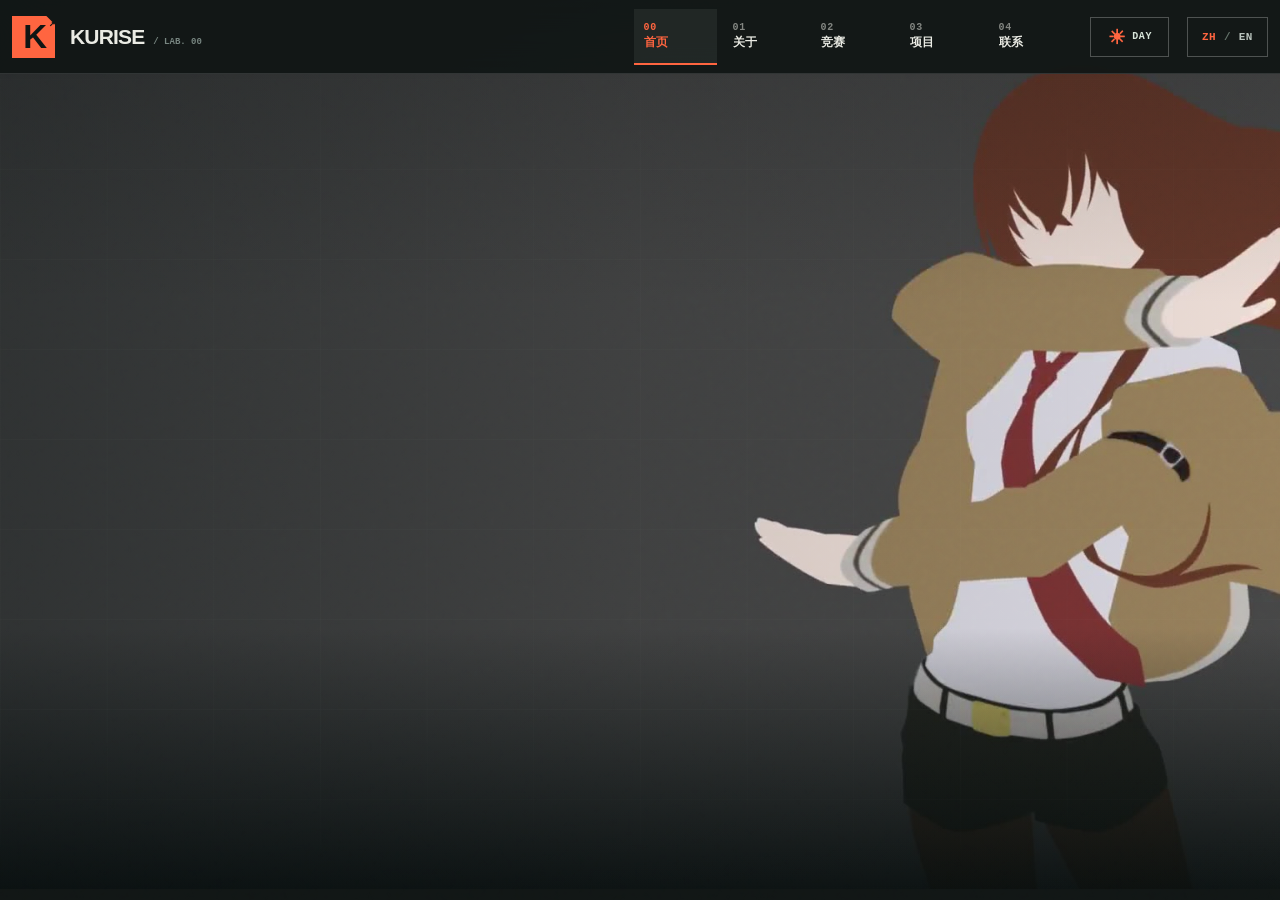
==== commit 33b9ac50: "Add files via upload" ====
--- a/index.html
+++ b/index.html
@@ -18,8 +18,9 @@
 <link href="data:image/svg+xml,%3Csvg xmlns='http://www.w3.org/2000/svg' viewBox='0 0 64 64'%3E%3Crect width='64' height='64' fill='%23111615'/%3E%3Cpath d='M17 13v38m0-19 30-19m-30 19 31 19' stroke='%23ff6942' stroke-width='7' fill='none'/%3E%3C/svg%3E" rel="icon"/>
 
 
-<link href="./css/original.css?v=11" rel="stylesheet"/><link href="./css/spa.css?v=11" rel="stylesheet"/><link href="./css/v5.css?v=11" rel="stylesheet"/><link href="./css/v6.css?v=11" rel="stylesheet"/><link href="./css/v7.css?v=11" rel="stylesheet"/><link href="./css/v8.css?v=11" rel="stylesheet"/><link href="./css/v9.css?v=11" rel="stylesheet"/>
-<link rel="stylesheet" href="./css/v11.css?v=11"/>
+<link href="./css/original.css?v=14" rel="stylesheet"/><link href="./css/spa.css?v=14" rel="stylesheet"/><link href="./css/v5.css?v=14" rel="stylesheet"/><link href="./css/v6.css?v=14" rel="stylesheet"/><link href="./css/v7.css?v=14" rel="stylesheet"/><link href="./css/v8.css?v=14" rel="stylesheet"/><link href="./css/v9.css?v=14" rel="stylesheet"/>
+<link rel="stylesheet" href="./css/v11.css?v=14"/>
+<link rel="stylesheet" href="./css/v12.css?v=14"/><link rel="stylesheet" href="./css/v13.css?v=14"/><link rel="stylesheet" href="./css/v14.css?v=14"/>
 <script>
 try{document.documentElement.dataset.theme=localStorage.getItem("kurise-theme") === "light" ? "light" : "dark";}catch(e){document.documentElement.dataset.theme="dark";}
 (function () {
@@ -64,7 +65,7 @@
 
 <div class="spa-viewport" id="spaViewport"><main aria-label="Main panels" class="spa-track" id="spaTrack">
 <section class="hero section-sentinel spa-page hero-intro-pending" id="index" tabindex="-1">
-<div class="hero-film" aria-hidden="true"><video id="heroFilm" autoplay loop muted playsinline preload="metadata" poster="./assets/worldline-poster.jpg?v=11"><source src="./assets/worldline-background.mp4?v=11" type="video/mp4"></video></div>
+<div class="hero-film" aria-hidden="true"><video id="heroFilm" autoplay loop muted playsinline preload="metadata" poster="./assets/hero-kurisu-poster.jpg?v=14"><source src="./assets/hero-kurisu.mp4?v=14" type="video/mp4"></video></div>
 <div class="hero-film-shade" aria-hidden="true"></div>
 <div class="hero-stencil" aria-hidden="true"><svg viewBox="0 0 1200 380" preserveAspectRatio="xMinYMid meet" xmlns="http://www.w3.org/2000/svg"><defs><mask id="heroCutMask" maskUnits="userSpaceOnUse" maskContentUnits="userSpaceOnUse" x="0" y="0" width="1200" height="380"><rect width="1200" height="380" fill="white"/><text x="-27" y="306" fill="black" font-family="Impact,Arial Black,Arial,sans-serif" font-size="350" font-weight="1000" letter-spacing="-16" textLength="1190" lengthAdjust="spacingAndGlyphs">KURISE</text></mask></defs><rect width="1200" height="380" fill="var(--stencil-ink)" mask="url(#heroCutMask)"/></svg><span class="stencil-top">K / LAB. 00 &nbsp; // &nbsp; WORLDLINE INTERFACE</span><span class="stencil-bottom">RESEARCH &nbsp; / &nbsp; IN MOTION</span></div>
 <div aria-hidden="true" class="hero-coordinate co-a">08° / 4' / 596"<br/>FIELD RESEARCH</div>
@@ -76,12 +77,12 @@
 <div class="hero-main">
 <div class="hero-eyebrow"><span class="mini-block"></span><span data-i18n="heroEyebrow">机器学习 · 智能系统 · 工程探索</span></div>
 <h1 class="hero-title" aria-label="KURISE / RESEARCH IN MOTION"><span class="hero-title-fill" data-text="KURISE">KURISE</span><span class="hero-title-outline">RESEARCH <em>IN MOTION.</em></span></h1>
-<div class="hero-subrow"><p data-i18n="heroDesc">围绕机器学习与智能系统，不断提出问题、进行实验，并让想法在真实世界中运行。</p></div>
+<div class="hero-subrow"><div class="hero-copy-stack"><p data-i18n="heroDesc">围绕机器学习与智能系统，不断提出问题、进行实验，并让想法在真实世界中运行。</p><div class="hero-origin" aria-label="Makise Kurisu"><span class="origin-name">Makis<em>e</em></span><span class="origin-cross" aria-hidden="true">+</span><span class="origin-name"><em>Kuris</em>u</span></div></div></div>
 </div>
 <div class="hero-end"><div class="small-column"><span class="mono">ACCESS / PUBLIC</span><strong>2026.11 — KURISE</strong></div><a aria-label="Replay worldline animation" class="hero-corner hero-replay" href="./loading.html?replay=1&amp;dest=index" id="replayBoot" title="Replay divergence meter">↻ [ --.------ % ]</a></div>
 </div>
 </section>
-<section class="about section-sentinel light-section spa-page" id="about" tabindex="-1">
+<section class="about section-sentinel light-section spa-page" id="about" tabindex="-1"><div class="chapter-photo chapter-photo-about" aria-hidden="true"></div><div class="chapter-photo-shade chapter-photo-shade-about" aria-hidden="true"></div>
 <div class="container about-profile" id="aboutProfile">
 <div class="section-cap"><span>01 / <span data-i18n="aboutCap">关于 · 操作员档案</span></span><span>PROFILE / OPEN RECORD</span></div>
 <div class="about-grid">
@@ -113,7 +114,7 @@
 <div class="section-footnote"><span>RESEARCH NOTES / OPEN</span></div>
 </div>
 </section></section>
-<section class="competition-zone section-sentinel dark-section spa-page" id="competition" tabindex="-1">
+<section class="competition-zone section-sentinel dark-section spa-page" id="competition" tabindex="-1"><div class="chapter-photo chapter-photo-competition" aria-hidden="true"></div><div class="chapter-photo-shade chapter-photo-shade-competition" aria-hidden="true"></div>
 <div class="container">
 <div class="section-cap cap-dark"><span>02 / <span data-i18n="competitionCap">竞赛档案</span></span><span>FIELD NOTES / VERIFIED CHALLENGES</span></div>
 <div class="section-intro reveal"><div><p class="section-tag">KAGGLE / SELECTED CHALLENGES</p><h2 class="display-big"><span data-i18n="competitionTitle1">真实问题。</span><br/><span class="outline-title" data-i18n="competitionTitle2">不止分数。</span></h2></div><div class="intro-aside"><p data-i18n="competitionIntro">我通过竞赛来验证假设、学习新技术，并让想法在真实世界中运行。</p><span>08 RECORDS / 06 DOMAINS / 2025—26</span></div></div>
@@ -124,13 +125,14 @@
 </section>
 
 <section class="projects section-sentinel dark-section spa-page" id="project" tabindex="-1">
+<div class="chapter-photo chapter-photo-project" aria-hidden="true"></div><div class="chapter-photo-shade chapter-photo-shade-project" aria-hidden="true"></div>
 <div class="container">
 <div class="section-cap cap-dark"><span>03 / <span data-i18n="projectsCap">独立项目</span></span><span>BUILD / TEST / DEPLOY</span></div>
 <div class="projects-heading reveal"><p class="section-tag">SYSTEMS / BEYOND THE LEADERBOARD</p><h2 class="display-big"><span data-i18n="projectsTitle1">从想法，</span><br/><span class="outline-title" data-i18n="projectsTitle2">到可运行。</span></h2><p data-i18n="projectsIntro">除了竞赛，我也喜欢构建完整的交互和服务，让技术变成可以被使用的系统。</p></div>
 <div aria-label="Horizontal projects gallery" class="projects-horizontal" id="projectsHorizontal">
 <div class="projects-pin" id="projectsPin">
 <div class="projects-motion-meta"><span>03 / SYSTEMS EXHIBITION</span><span>EXHIBIT / K — 2026</span></div>
-<div aria-label="Project slides. Scroll vertically or use arrow controls." class="cinema-window" id="cinemaWindow" tabindex="0">
+<div aria-label="Project slides. Swipe left or right or use arrow controls." class="cinema-window" id="cinemaWindow" tabindex="0">
 <div class="cinema-track" id="projectsTrack">
 <article class="cinema-panel panel-prologue">
 <div class="cinema-grid"></div><div class="cinema-decoration huge-type">03</div>
@@ -158,17 +160,17 @@
 </div>
 </section>
 <section class="contact section-sentinel light-section spa-page" id="contact" tabindex="-1">
-<div class="contact-film" aria-hidden="true"><video id="contactFilm" muted loop playsinline preload="none" poster="./assets/contact-poster.jpg?v=11"><source data-src="./assets/contact-background.mp4?v=11" type="video/mp4"></video></div>
+<div class="contact-film" aria-hidden="true"><video id="contactFilm" muted loop playsinline preload="none" poster="./assets/contact-poster.jpg?v=14"><source data-src="./assets/contact-background.mp4?v=14" type="video/mp4"></video></div>
 <div class="contact-film-shade" aria-hidden="true"></div>
 <div class="container">
 <div class="section-cap"><span>04 / <span data-i18n="contactCap">连接与交流</span></span><span>COMMUNICATION / OPEN CHANNEL</span></div>
 <div class="contact-main reveal"><div class="contact-pre"><i class="online-signal"></i><span data-i18n="contactOpen">欢迎讨论有意思的问题</span></div><h2><span data-i18n="contactTitle1">下一次</span><br/><span data-i18n="contactTitle2">思想碰撞。</span><span class="contact-star">✳</span></h2><p data-i18n="contactIntro">欢迎聊聊机器学习、竞赛、研究想法，或者正在构建的有趣项目。</p><a aria-label="Send email" class="email-large magnetic" href="mailto:s.t.m.kurise@gmail.com"><span data-i18n="sendEmail">发起一场对话</span><svg aria-hidden="true" viewbox="0 0 100 100"><circle cx="50" cy="50" r="46"></circle><path d="M31 68L68 31M38 31H68V61"></path></svg></a></div>
-<div class="contact-grid"><a class="social-tile magnetic" href="https://www.kaggle.com/kurisew" rel="noopener noreferrer" target="_blank"><span>01</span><svg aria-label="Kaggle" class="social-brand" role="img" viewBox="0 0 24 24"><path d="M5.2 2.3h3.2v11l6.2-6.8h4.1l-6.6 7.3 7.1 8h-4.3l-6.5-7.5v7.5H5.2z" fill="currentColor"></path></svg><strong>KAGGLE</strong><i>↗</i></a><a class="social-tile magnetic" href="https://github.com/Kurise0" rel="noopener noreferrer" target="_blank"><span>02</span><svg aria-label="GitHub" class="social-brand" role="img" viewBox="0 0 24 24"><path d="M12 .9a11.1 11.1 0 0 0-3.5 21.63c.55.1.75-.24.75-.53v-1.93c-3.05.67-3.69-1.29-3.69-1.29-.5-1.27-1.22-1.6-1.22-1.6-.99-.68.07-.67.07-.67 1.1.08 1.68 1.13 1.68 1.13.98 1.67 2.57 1.19 3.2.91.1-.71.38-1.2.7-1.48-2.43-.28-4.98-1.22-4.98-5.47 0-1.2.43-2.19 1.13-2.96-.12-.28-.49-1.4.1-2.92 0 0 .92-.3 3.05 1.13a10.58 10.58 0 0 1 5.55 0c2.12-1.43 3.05-1.13 3.05-1.13.6 1.52.22 2.64.11 2.92.7.77 1.12 1.76 1.12 2.96 0 4.26-2.56 5.18-5 5.45.39.34.74 1.01.74 2.04V22c0 .3.19.64.76.53A11.1 11.1 0 0 0 12 .9Z" fill="currentColor"></path></svg><strong>GITHUB</strong><i>↗</i></a><a class="social-tile magnetic" href="https://x.com/KURISEW" rel="noopener noreferrer" target="_blank"><span>03</span><svg aria-label="X" class="social-brand" role="img" viewBox="0 0 24 24"><path d="M18.9 2H22l-6.78 7.75L23.2 22h-6.26l-4.9-7.45L5.53 22H2.4l7.25-8.29L1.92 2h6.41l4.43 6.76L18.9 2Zm-1.1 18h1.74L7.38 3.89H5.52L17.8 20Z" fill="currentColor"></path></svg><strong>X / TWITTER</strong><i>↗</i></a><a class="social-tile magnetic" href="https://www.linkedin.com/in/%E5%8A%9B%E7%AB%8B-%E9%BE%99-7b41a9367" rel="noopener noreferrer" target="_blank"><span>04</span><svg aria-label="LinkedIn" class="social-brand" role="img" viewBox="0 0 24 24"><path d="M20.45 2H3.55C2.7 2 2 2.67 2 3.51v16.98c0 .84.7 1.51 1.55 1.51h16.9c.85 0 1.55-.67 1.55-1.51V3.51c0-.84-.7-1.51-1.55-1.51ZM7.93 18.75H4.97V9.21h2.96v9.54ZM6.45 7.91a1.71 1.71 0 1 1 0-3.42 1.71 1.71 0 0 1 0 3.42Zm12.3 10.84h-2.96v-4.64c0-1.11-.02-2.53-1.54-2.53-1.55 0-1.79 1.21-1.79 2.45v4.72H9.5V9.21h2.84v1.3h.04c.4-.74 1.37-1.53 2.8-1.53 3 0 3.57 1.98 3.57 4.56v5.21Z" fill="currentColor"></path></svg><strong>LINKEDIN</strong><i>↗</i></a></div>
+<div class="contact-grid"><a class="social-tile magnetic" href="https://www.kaggle.com/kurisew" rel="noopener noreferrer" target="_blank"><span>01</span><svg aria-label="Kaggle" class="social-brand" role="img" viewBox="0 0 24 24"><path d="M5.2 2.3h3.2v11l6.2-6.8h4.1l-6.6 7.3 7.1 8h-4.3l-6.5-7.5v7.5H5.2z" fill="currentColor"></path></svg><strong>KAGGLE</strong><i>↗</i></a><a class="social-tile magnetic" href="https://github.com/Kurise0" rel="noopener noreferrer" target="_blank"><span>02</span><svg aria-label="GitHub" class="social-brand" role="img" viewBox="0 0 24 24"><path d="M12 .9a11.1 11.1 0 0 0-3.5 21.63c.55.1.75-.24.75-.53v-1.93c-3.05.67-3.69-1.29-3.69-1.29-.5-1.27-1.22-1.6-1.22-1.6-.99-.68.07-.67.07-.67 1.1.08 1.68 1.13 1.68 1.13.98 1.67 2.57 1.19 3.2.91.1-.71.38-1.2.7-1.48-2.43-.28-4.98-1.22-4.98-5.47 0-1.2.43-2.19 1.13-2.96-.12-.28-.49-1.4.1-2.92 0 0 .92-.3 3.05 1.13a10.58 10.58 0 0 1 5.55 0c2.12-1.43 3.05-1.13 3.05-1.13.6 1.52.22 2.64.11 2.92.7.77 1.12 1.76 1.12 2.96 0 4.26-2.56 5.18-5 5.45.39.34.74 1.01.74 2.04V22c0 .3.19.64.76.53A11.1 11.1 0 0 0 12 .9Z" fill="currentColor"></path></svg><strong>GITHUB</strong><i>↗</i></a><a class="social-tile magnetic" href="https://x.com/KURISEW" rel="noopener noreferrer" target="_blank"><span>03</span><svg aria-label="X" class="social-brand" role="img" viewBox="0 0 24 24"><path d="M18.9 2H22l-6.78 7.75L23.2 22h-6.26l-4.9-7.45L5.53 22H2.4l7.25-8.29L1.92 2h6.41l4.43 6.76L18.9 2Zm-1.1 18h1.74L7.38 3.89H5.52L17.8 20Z" fill="currentColor"></path></svg><strong>X</strong><i>↗</i></a><a class="social-tile magnetic" href="https://www.linkedin.com/in/%E5%8A%9B%E7%AB%8B-%E9%BE%99-7b41a9367" rel="noopener noreferrer" target="_blank"><span>04</span><svg aria-label="LinkedIn" class="social-brand" role="img" viewBox="0 0 24 24"><path d="M20.45 2H3.55C2.7 2 2 2.67 2 3.51v16.98c0 .84.7 1.51 1.55 1.51h16.9c.85 0 1.55-.67 1.55-1.51V3.51c0-.84-.7-1.51-1.55-1.51ZM7.93 18.75H4.97V9.21h2.96v9.54ZM6.45 7.91a1.71 1.71 0 1 1 0-3.42 1.71 1.71 0 0 1 0 3.42Zm12.3 10.84h-2.96v-4.64c0-1.11-.02-2.53-1.54-2.53-1.55 0-1.79 1.21-1.79 2.45v4.72H9.5V9.21h2.84v1.3h.04c.4-.74 1.37-1.53 2.8-1.53 3 0 3.57 1.98 3.57 4.56v5.21Z" fill="currentColor"></path></svg><strong>LINKEDIN</strong><i>↗</i></a></div>
 </div>
 <footer class="footer"><div class="container footer-inner"><div><strong>KURISE<span>.</span></strong><small>RESEARCH IN MOTION / 2026</small></div><p data-i18n="footerCaption">好奇心永不离线。 · Everything is the choice of Steins;Gate.</p><button class="back-top" data-go="index">BACK TO TOP ↑</button></div></footer></section>
 </main></div>
 
 
 <noscript><div class="noscript-note">This site works without frameworks, but JavaScript is needed for the interactive gallery and language switch. / 请启用 JavaScript 体验交互和双语切换。</div></noscript>
-<script defer="" src="./js/typography.js?v=11"></script><script defer="" src="./js/slide-reveal.js?v=11"></script><script defer="" src="./js/content.js?v=11"></script><script defer="" src="./js/projects.js?v=11"></script><script defer="" src="./js/flow-points.js?v=11"></script><script defer="" src="./js/router.js?v=11"></script><script defer="" src="./js/worldline.js?v=11"></script><script defer="" src="./js/theme.js?v=11"></script><script defer src="./js/contact-film.js?v=11"></script></body>
+<script defer="" src="./js/typography.js?v=14"></script><script defer="" src="./js/slide-reveal.js?v=14"></script><script defer="" src="./js/content.js?v=14"></script><script defer="" src="./js/projects.js?v=14"></script><script defer="" src="./js/flow-points.js?v=14"></script><script defer="" src="./js/copy-reveal.js?v=14"></script><script defer="" src="./js/router.js?v=14"></script><script defer="" src="./js/worldline.js?v=14"></script><script defer="" src="./js/theme.js?v=14"></script><script defer src="./js/contact-film.js?v=14"></script></body>
 </html>
--- a/css/v12.css
+++ b/css/v12.css
@@ -0,0 +1,232 @@
+/* KURISE WORLDLINE v12 — photo depth, responsive stage, subtle name cipher.
+   Added after v11: the five chapters, written content and transparent wipes stay intact. */
+
+/* Keep the same visual chapter from edge to edge, with selectable foreground text. */
+#about,#competition { isolation:isolate; }
+#about>.chapter-photo,#about>.chapter-photo-shade,
+#competition>.chapter-photo,#competition>.chapter-photo-shade {
+  position:absolute;inset:0;z-index:0;pointer-events:none;
+}
+#about>.chapter-photo,#competition>.chapter-photo {
+  background-size:cover;background-repeat:no-repeat;transform:translateZ(0);
+}
+#about>.chapter-photo { background-image:url('../assets/about-kurisu.webp');background-position:64% 45%; }
+#competition>.chapter-photo { background-image:url('../assets/competition-worldline.webp');background-position:50% 40%; }
+#about>.chapter-photo-shade {
+  background:linear-gradient(90deg,rgba(11,17,18,.94) 0%,rgba(11,17,18,.86) 44%,rgba(11,17,18,.49) 100%),
+             linear-gradient(0deg,rgba(12,17,17,.87),transparent 37%,rgba(12,17,17,.32));
+}
+#competition>.chapter-photo-shade {
+  background:linear-gradient(90deg,rgba(10,16,18,.83),rgba(11,17,18,.43) 65%,rgba(12,17,18,.53)),
+             linear-gradient(0deg,rgba(10,16,18,.88),transparent 50%,rgba(10,16,18,.58));
+}
+html[data-theme="light"] #about>.chapter-photo-shade {
+  background:linear-gradient(90deg,rgba(244,240,232,.97),rgba(244,240,232,.88) 49%,rgba(244,240,232,.52)),
+             linear-gradient(0deg,rgba(244,240,232,.9),transparent 49%,rgba(244,240,232,.35));
+}
+html[data-theme="light"] #competition>.chapter-photo-shade {
+  background:linear-gradient(90deg,rgba(244,241,233,.86),rgba(244,241,233,.49) 66%,rgba(244,241,233,.58)),
+             linear-gradient(0deg,rgba(244,241,233,.86),transparent 49%,rgba(244,241,233,.53));
+}
+#about>.about-profile,#about>.about-modes,#about>.research,
+#competition>.container,#competition>.archive-viewport {position:relative;z-index:1}
+/* The research subview is transparent so the photograph stays on the same layer
+   when switching PROFILE / RESEARCH. Its own content remains theme-colored. */
+#about>.research{position:absolute;z-index:2;background:transparent!important;}
+#competition .archive-card{
+  background:linear-gradient(115deg,rgba(17,27,27,.94),rgba(24,37,35,.83) 61%,rgba(19,28,28,.76))!important;
+  -webkit-backdrop-filter:blur(7px);backdrop-filter:blur(7px);
+}
+html[data-theme="light"] #competition .archive-card {
+  background:linear-gradient(115deg,rgba(235,238,230,.93),rgba(225,234,226,.84) 63%,rgba(229,237,228,.77))!important;
+}
+#competition .archive-card-visual {background-color:rgba(18,30,29,.35)!important;}
+html[data-theme="light"] #competition .archive-card-visual{background-color:rgba(230,236,226,.36)!important;}
+
+/* A typographic easter egg only: no explanatory text or changes to translated copy. */
+#index .hero-copy-stack {display:flex;flex-direction:column;gap:clamp(11px,1.8vh,19px);max-width:100%;}
+#index .hero-origin {display:flex;align-items:center;gap:clamp(9px,1.4vw,17px);
+  font:600 clamp(10px,.8vw,13px)/1.6 var(--mono);letter-spacing:.17em;
+  color:rgba(226,239,228,.6);text-transform:uppercase;white-space:nowrap;
+  width:max-content;max-width:100%;}
+#index .hero-origin .origin-name{display:inline-flex;align-items:baseline;}
+#index .hero-origin em{font-style:normal;color:var(--stencil-ink);position:relative;
+  font-weight:900;letter-spacing:.17em;text-shadow:0 0 16px color-mix(in srgb,var(--stencil-ink),transparent 57%);}
+#index .hero-origin em::before,#index .hero-origin em::after{
+  position:relative;color:var(--orange);font-size:1.2em;font-weight:400;opacity:.95;
+}
+#index .hero-origin em::before{content:'「';margin-right:.2em;}
+#index .hero-origin em::after{content:'」';margin-left:.08em;}
+#index .hero-origin .origin-cross{color:var(--orange);font-weight:500;letter-spacing:0;opacity:.7;}
+
+/* 0. Browser/viewport hygiene — account for dynamic browser bars and notch insets. */
+:root {--kurise-safe-bottom:env(safe-area-inset-bottom,0px);}
+html,body{width:100%;max-width:100%;}
+.spa-viewport,.spa-track,.spa-track>.spa-page{height:100vh;height:100dvh;max-height:100dvh;}
+.site-header{padding-left:max(12px,env(safe-area-inset-left,0px));padding-right:max(12px,env(safe-area-inset-right,0px));}
+#contact .footer-inner{padding-bottom:max(9px,var(--kurise-safe-bottom))!important;}
+.mobile-panel{height:calc(100dvh - var(--header-h));bottom:0;overflow-y:auto;overscroll-behavior:contain;padding-bottom:calc(24px + var(--kurise-safe-bottom));}
+@media (hover:none), (pointer:coarse) {
+ .cursor-craft{display:none!important}
+ button,a{-webkit-tap-highlight-color:transparent;touch-action:manipulation}
+ #competition .archive-viewport,#project .projects-horizontal{touch-action:pan-y}
+}
+/* Desktop layouts should collapse into the menu before nav items overlap. */
+@media (max-width:1120px){
+ #mainNavigation{display:none!important}
+ .site-header{gap:clamp(6px,1vw,14px)}
+ .site-header .lang-btn{margin-left:auto}
+ .site-header .mobile-toggle{display:flex;flex:0 0 42px}
+ .mobile-panel{display:flex}
+}
+@media (min-width:861px) and (max-width:1120px){
+ #about .about-grid,#about .research-grid{gap:clamp(12px,3vw,38px)}
+ #about .research-grid{grid-template-columns:minmax(0,1fr) minmax(285px,.86fr)}
+ #about .research-copy .lead{font-size:clamp(15px,1.8vw,21px)}
+}
+
+/* 1. Mobile: keep the full-screen reveal, let each *content area* scroll. */
+@media (max-width:860px){
+ :root{--gutter:clamp(14px,3.7vw,25px)}
+ .site-header{padding-left:max(11px,env(safe-area-inset-left,0px));padding-right:max(11px,env(safe-area-inset-right,0px))}
+ .spa-track>.spa-page.hero .hero-inner{min-height:0!important;height:100%!important;}
+ #index .hero-small-head{flex-shrink:0}
+ #index .hero-main{min-height:0}
+ #index .hero-film video{object-position:58% center;}
+ #index .hero-origin{font-size:clamp(9px,1.5vw,12px);gap:9px;letter-spacing:.1em;}
+ #index .hero-origin em{letter-spacing:.09em}
+ #about>.about-profile{overflow-y:auto;overscroll-behavior:contain;scrollbar-width:thin}
+ #about>.about-profile>.section-cap,#about>.about-profile>.impact-strip{flex-shrink:0}
+ #about .about-grid{flex:1 0 auto;min-height:max-content;align-content:center}
+ #about .research>.container{overflow-y:auto;overscroll-behavior:contain;scrollbar-width:thin}
+ #about .research-grid{flex:1 0 auto;min-height:max-content}
+ #about>.chapter-photo{background-position:67% 43%}
+ #competition>.chapter-photo{background-position:56% 39%}
+ #contact>.container{overflow-y:auto;scrollbar-width:thin;overscroll-behavior:contain;-webkit-overflow-scrolling:touch}
+ #contact .contact-main{flex:1 0 auto;min-height:max-content}
+ #contact .contact-grid{flex-shrink:0}
+ #contact .footer{flex-shrink:0}
+ #project .cinema-panel .panel-main{overflow-y:auto;scrollbar-width:thin;overscroll-behavior:contain}
+ #project .cinema-panel .panel-copy{min-width:0}
+ #project .cinema-panel h3{overflow-wrap:anywhere}
+}
+@media (max-width:580px){
+ .site-header{gap:8px}
+ .site-header .mark{gap:8px}
+ .site-header .lang-btn{padding-inline:8px}
+ .site-header .theme-toggle{min-width:48px;padding-inline:4px}
+ #index .hero-title{font-size:clamp(23px,6.8vw,38px)!important}
+ #index .hero-origin{opacity:.88;letter-spacing:0;}
+ #index .hero-stencil{width:108vw!important;left:-6vw;top:clamp(100px,18%,190px)!important}
+ #index .hero-visual{right:-26%;top:13%;width:80vw;height:40%;opacity:.49}
+ #about .about-grid{gap:12px;padding-top:clamp(40px,7vh,62px)}
+ #about .about-mast h2{font-size:clamp(37px,10vw,60px)!important}
+ #about .about-copy .lead{font-size:clamp(14px,3.4vw,19px)}
+ #about .impact-strip{grid-template-columns:repeat(2,minmax(0,1fr))}
+ #about .impact-cell:nth-child(2){border-right:0!important}
+ #about .impact-cell:nth-child(-n+2){border-bottom:1px solid var(--v6-line)}
+ #about .impact-cell strong{font-size:clamp(29px,8vw,45px)}
+ #about .research-grid{padding-top:clamp(42px,7vh,65px)}
+ #about .research-focus-strip{grid-template-columns:1fr;}
+ #about .research-focus-strip .research-row:first-child{border-right:none!important;border-bottom:1px solid var(--v6-line)!important}
+ #about .research-focus-strip .research-row{padding:10px 12px}
+ #competition .archive-viewport{min-height:0}
+ #competition .archive-card-visual{min-height:0!important}
+ #competition .archive-card-body{min-height:0;overscroll-behavior:contain}
+ #competition .archive-bottom{min-height:36px}
+ #project .cinema-panel{padding-inline:var(--gutter)!important}
+ #project .cinema-panel .panel-main{grid-template-rows:minmax(0,1fr) minmax(70px,22%);gap:3px}
+ #project .cinema-panel .panel-art{min-height:65px}
+ #contact .contact-main{padding:clamp(8px,1.5vh,17px) 0!important}
+ #contact .contact-main h2{font-size:clamp(37px,10.8vw,65px)!important}
+ #contact .contact-grid{grid-template-columns:repeat(2,minmax(0,1fr))!important}
+ #contact .social-tile{min-width:0;overflow:hidden;grid-template-columns:20px minmax(0,1fr)!important}
+ #contact .social-tile strong{font-size:clamp(11px,3.4vw,17px)!important;white-space:normal!important;overflow-wrap:anywhere}
+ #contact .footer-inner{gap:6px}
+}
+@media (max-width:410px){
+ :root{--gutter:12px;--header-h:60px}
+ .site-header .mark-word{display:none}
+ .site-header .mark-glyph{width:37px;height:36px;font-size:28px}
+ .site-header .theme-toggle{width:39px;min-width:39px;height:38px}
+ .site-header .theme-toggle .theme-text{display:none}
+ .site-header .lang-btn{height:38px;font-size:10px;gap:5px}
+ .site-header .mobile-toggle{height:38px;width:40px;flex-basis:40px}
+ .site-header .mobile-toggle span{width:18px}
+ #index .hero-small-head .tracking-code{font-size:9px}
+ #index .hero-origin{font-size:9px;gap:7px}
+ #about .about-modes{top:calc(var(--header-h) + 45px)}
+ #about .about-mode{font-size:8px;padding:6px 7px}
+ #about .about-mast h2,#about .research-mast h2{font-size:clamp(34px,10.5vw,48px)!important}
+ #competition .section-intro .display-big{font-size:clamp(30px,8vw,40px)}
+ #competition .filter-tabs button{padding:6px 4px;font-size:8px}
+ #competition .archive-arrows button{min-width:28px;width:28px;height:28px}
+ #competition .archive-arrows span{font-size:8px;margin-right:2px}
+ #project .cinema-panel h3{font-size:clamp(37px,12vw,56px)!important}
+ #project .projects-motion-bottom{gap:8px;padding-inline:var(--gutter)}
+ #project .projects-motion-meta{padding-inline:var(--gutter)}
+ #contact .contact-main h2{font-size:clamp(34px,10.5vw,48px)!important}
+}
+/* 2. Landscape phone and short laptop: no lost text or unreachable controls. */
+@media (max-height:700px){
+ #about>.about-profile,#about .research>.container{overflow-y:auto!important;-webkit-overflow-scrolling:touch;}
+ #about .about-grid,#about .research-grid{flex:1 0 auto;min-height:max-content;}
+ #competition .section-cap{padding-top:6px}
+ #competition .section-intro{padding:3px 0 5px;gap:8px}
+ #competition .archive-controls{padding-bottom:5px}
+ #competition .archive-bottom{padding-top:5px;padding-bottom:5px}
+ #project .projects-motion-meta{height:31px!important;min-height:31px!important}
+ #project .projects-motion-bottom{height:40px!important;min-height:40px!important}
+ #project .cinema-panel .panel-topline{padding-top:6px}
+ #project .cinema-panel .panel-bottomline{padding-bottom:5px}
+ #project .cinema-panel .panel-main{overflow-y:auto;overscroll-behavior:contain}
+ #contact>.container{overflow-y:auto;overscroll-behavior:contain;scrollbar-width:thin;}
+ #contact .contact-main{flex:0 0 auto;min-height:max-content}
+ #contact .social-tile{padding-top:6px!important;padding-bottom:6px!important}
+}
+@media (max-height:540px){
+ #index .hero-stencil{top:14%!important;width:min(68vw,820px)!important}
+ #index .hero-main{padding-bottom:10px!important}
+ #index .hero-eyebrow{font-size:9px;margin-bottom:4px}
+ #index .hero-title{font-size:clamp(25px,4vw,48px)!important;margin-bottom:8px!important}
+ #index .hero-origin{font-size:9px}
+ #index .hero-end{padding-top:6px;padding-bottom:7px}
+ #index .hero-small-head{margin-top:4px}
+ #about .about-grid,#about .research-grid{padding-top:35px}
+ #about .about-mast h2,#about .research-mast h2{font-size:clamp(30px,5vw,54px)!important}
+ #competition .section-intro .display-big{font-size:clamp(27px,4.8vw,41px)}
+ #competition .archive-card{padding-top:5px;padding-bottom:5px}
+ #competition .archive-card-top{padding-bottom:3px}
+ #competition .archive-card h3{font-size:clamp(22px,3vw,35px)!important;margin:5px 0}
+ #project .cinema-panel .panel-main{gap:5px;padding:5px 0!important}
+ #project .cinema-panel h3{font-size:clamp(34px,5vw,57px)!important;margin-bottom:10px}
+ #project .cinema-panel .panel-kicker{margin-bottom:8px}
+ #project .cinema-panel p{font-size:11px;line-height:1.4;margin-bottom:8px}
+ #contact .contact-main h2{font-size:clamp(30px,5.5vw,54px)!important}
+}
+@media (max-width:860px) and (orientation:landscape) and (max-height:540px){
+ #index .hero-stencil{top:10%!important;left:0;width:55vw!important}
+ #index .hero-visual{width:42vw;height:65%;right:2%;top:12%}
+ #index .hero-title{font-size:clamp(23px,4.4vw,40px)!important}
+ #index .hero-subrow p{font-size:11px!important;max-width:70vw!important}
+ #about .about-grid,#about .research-grid{grid-template-columns:1fr 1fr;gap:20px;padding-top:18px}
+ #about .research-focus-strip{grid-template-columns:repeat(2,minmax(0,1fr))}
+ #about .research-focus-strip .research-row:first-child{border-right:1px solid var(--v6-line)!important;border-bottom:0!important}
+ #competition .archive-card{grid-template-columns:minmax(0,1.1fr) minmax(0,.9fr);grid-template-rows:22px minmax(0,1fr)}
+ #competition .archive-card-body{grid-column:1;grid-row:2}
+ #competition .archive-card-visual{grid-column:2;grid-row:2}
+ #project .cinema-panel .panel-main{grid-template-columns:minmax(0,1.1fr) minmax(0,.9fr);grid-template-rows:minmax(0,1fr)}
+ #project .cinema-panel .panel-art{min-height:0}
+ #contact .contact-main{gap:4px!important}
+}
+@media (prefers-reduced-motion:reduce){
+ #index .hero-origin em{text-shadow:none}
+ #competition .archive-card{backdrop-filter:none;-webkit-backdrop-filter:none}
+}
+/* Keep the About subview tabs above the photograph and research overlay. */
+#about>.about-modes {position:absolute;z-index:5;}
+@media (max-width:860px){
+ #competition .archive-card{-webkit-backdrop-filter:none!important;backdrop-filter:none!important}
+ #contact .contact-grid{-webkit-backdrop-filter:blur(9px);backdrop-filter:blur(9px)}
+}
+@media (max-width:410px){body{min-width:0!important}}
--- a/css/v13.css
+++ b/css/v13.css
@@ -0,0 +1,43 @@
+/* v13 / precise refinements: compact mobile Project gestures, monotonic particles,
+   center-cropped original artwork and an earlier hero entrance. */
+#about>.chapter-photo,#competition>.chapter-photo{background-position:50% 50%!important;background-size:cover!important}
+
+/* Do not let a huge, full-screen embedded scroll box swallow mobile swipes. */
+@media(max-width:860px){
+ /* Free a visible band below the exhibition for unambiguous chapter swipes. */
+ #project .projects-horizontal{
+   height:min(calc(100dvh - var(--header-h) - 42px),clamp(320px,65dvh,560px))!important;
+   min-height:0!important;
+ }
+ #project .cinema-panel .panel-main{overflow:hidden!important;overscroll-behavior:auto!important;}
+ #project .cinema-panel .panel-copy{overflow-y:auto!important;overflow-x:hidden!important;
+   min-height:0;max-height:100%;overscroll-behavior:contain;scrollbar-width:thin;
+   -webkit-overflow-scrolling:touch;}
+ #project .cinema-panel .panel-art{touch-action:pan-y;}
+ #project .cinema-panel .panel-copy::-webkit-scrollbar{width:3px}
+ #project .cinema-panel .panel-copy::-webkit-scrollbar-thumb{background:var(--v6-line)}
+ #project .cinema-panel .panel-main{grid-template-rows:minmax(0,1fr) clamp(88px,19vh,145px)!important;gap:6px!important;}
+ #project .cinema-panel .panel-copy{align-self:stretch;padding:6px 3px 12px 0}
+ #project .cinema-panel .panel-art{min-height:0!important;max-height:145px!important;}
+ #project .projects-motion-bottom{height:46px!important;min-height:46px!important}
+ #project .projects-motion-meta{height:31px!important;min-height:31px!important}
+}
+@media(max-width:580px){
+ #project .cinema-panel .panel-main{grid-template-rows:minmax(0,1fr) clamp(75px,15vh,115px)!important;}
+ #project .cinema-panel .panel-art{max-height:115px!important;}
+ #project .cinema-panel .panel-copy{scrollbar-width:none}
+ #project .cinema-panel .panel-copy::-webkit-scrollbar{display:none}
+}
+@media(max-width:860px) and (orientation:landscape) and (max-height:540px){
+ #project .cinema-panel .panel-main{grid-template-columns:minmax(0,1.13fr) minmax(0,.87fr)!important;grid-template-rows:minmax(0,1fr)!important}
+ #project .cinema-panel .panel-art{max-height:none!important;}
+}
+/* Earlier, compact typographic stagger; background film is visible throughout. */
+#index.hero-intro-ready .hero-visual{transition-delay:35ms!important}
+#index.hero-intro-ready .hero-small-head,
+#index.hero-intro-ready .hero-coordinate{transition-delay:60ms!important}
+#index.hero-intro-ready .hero-eyebrow{transition-delay:95ms!important}
+#index.hero-intro-ready .hero-title{transition-delay:145ms!important}
+#index.hero-intro-ready .hero-subrow{transition-delay:230ms!important}
+#index.hero-intro-ready .hero-end{transition-delay:310ms!important}
+#index.hero-intro-ready .hero-title .kinetic-glyph{animation-delay:calc(145ms + var(--glyph-index,0) * 22ms)!important}
--- a/css/v14.css
+++ b/css/v14.css
@@ -0,0 +1,134 @@
+/* v14 — restrained editorial polish: left alignment, a real Project photograph,
+   and opacity-driven copy reveals. The original gallery and particle layers remain. */
+
+/* Competition aligns headline, controls, slide metadata and copy on one baseline. */
+#competition .section-intro,
+#competition .archive-controls,
+#competition .archive-card-top,
+#competition .archive-card-body,
+#competition .archive-card h3,
+#competition .archive-card .desc,
+#competition .archive-meta,
+#competition .archive-sole{
+  text-align:left!important;
+}
+#competition .section-intro{justify-content:space-between;align-items:flex-start}
+#competition .section-intro>div:first-child{margin-left:0}
+#competition .intro-aside{text-align:left;margin-left:auto}
+#competition .archive-card-body{padding-left:0!important}
+#competition .archive-card-top{margin-left:0!important}
+#competition .archive-card .archive-meta{justify-content:flex-start}
+@media(max-width:860px){
+  #competition .section-intro{align-items:flex-start}
+  #competition .archive-card-body{padding-left:0!important;padding-right:2px!important}
+}
+
+/* Project photograph occupies the same real image plane as About/Competition. */
+#project{isolation:isolate}
+#project>.chapter-photo,#project>.chapter-photo-shade{
+  position:absolute;inset:0;z-index:0;pointer-events:none;
+}
+#project>.chapter-photo{
+  background-image:url('../assets/project-steins-gate.webp');
+  background-size:cover;background-position:center center;background-repeat:no-repeat;
+}
+#project>.chapter-photo-shade{
+  background:linear-gradient(90deg,rgba(10,18,18,.73) 0%,rgba(12,20,20,.56) 47%,rgba(12,20,20,.30) 100%),
+             linear-gradient(0deg,rgba(10,18,18,.77) 0%,rgba(10,18,18,.18) 53%,rgba(10,18,18,.56) 100%);
+}
+#project>.container{position:relative;z-index:1}
+#project .projects-horizontal{background:rgba(14,24,23,.43)!important}
+#project .cinema-panel,
+#project .cinema-panel.panel-order,
+#project .cinema-panel.panel-agent,
+#project .cinema-panel.panel-epilogue{
+  background:linear-gradient(102deg,rgba(14,25,24,.87) 0%,rgba(16,26,24,.65) 48%,rgba(13,22,22,.36) 100%)!important;
+}
+/* Day mode keeps the image visible underneath actual themed foreground content. */
+html[data-theme="light"] #project>.chapter-photo-shade{
+  background:linear-gradient(90deg,rgba(238,240,231,.85) 0%,rgba(236,239,232,.68) 48%,rgba(234,239,232,.37) 100%),
+             linear-gradient(0deg,rgba(233,238,232,.77),rgba(234,238,233,.14) 52%,rgba(233,238,232,.52));
+}
+html[data-theme="light"] #project .projects-horizontal{background:rgba(234,240,233,.4)!important}
+html[data-theme="light"] #project .cinema-panel,
+html[data-theme="light"] #project .cinema-panel.panel-order,
+html[data-theme="light"] #project .cinema-panel.panel-agent,
+html[data-theme="light"] #project .cinema-panel.panel-epilogue{
+  background:linear-gradient(103deg,rgba(236,243,235,.92) 0%,rgba(234,240,233,.76) 48%,rgba(231,237,232,.40) 100%)!important;
+}
+/* A little extra contrast on constrained mobile viewports. */
+@media(max-width:580px){
+ #project .cinema-panel,#project .cinema-panel.panel-order,
+ #project .cinema-panel.panel-agent,#project .cinema-panel.panel-epilogue{
+  background:linear-gradient(180deg,rgba(15,25,23,.87) 0%,rgba(16,25,23,.72) 53%,rgba(15,24,22,.35) 100%)!important;
+ }
+ html[data-theme="light"] #project .cinema-panel,
+ html[data-theme="light"] #project .cinema-panel.panel-order,
+ html[data-theme="light"] #project .cinema-panel.panel-agent,
+ html[data-theme="light"] #project .cinema-panel.panel-epilogue{
+  background:linear-gradient(180deg,rgba(238,242,235,.94) 0%,rgba(236,240,234,.78) 55%,rgba(234,240,234,.44) 100%)!important;
+ }
+}
+
+/* Simple, non-spring opacity reveal. Attach only to focal copy, not links/buttons
+   or card containers, so focus and pointer targets stay usable. */
+.chapter-copy, .slide-copy-target{
+  transition:opacity .63s ease-out,transform .75s cubic-bezier(.19,1,.35,1),filter .63s ease-out;
+}
+.spa-page.copy-ready:not(.copy-playing) .chapter-copy,
+.archive-card.slide-copy-ready:not(.slide-copy-playing) .slide-copy-target,
+.cinema-panel.slide-copy-ready:not(.slide-copy-playing) .slide-copy-target{
+  opacity:0!important;transform:translate3d(0,10px,0)!important;filter:blur(3px)!important;
+}
+.spa-page.copy-ready.copy-playing .chapter-copy,
+.archive-card.slide-copy-ready.slide-copy-playing .slide-copy-target,
+.cinema-panel.slide-copy-ready.slide-copy-playing .slide-copy-target{
+  opacity:1;transform:translate3d(0,0,0);filter:blur(0);
+}
+.chapter-copy,.slide-copy-target{transition-delay:var(--copy-delay,0ms)}
+body.motion-reduced .chapter-copy,body.motion-reduced .slide-copy-target{transition:none!important;opacity:1!important;transform:none!important;filter:none!important}
+
+/* Fix the old :first-child exception: photo/shade layers precede the actual
+   competition content container, so that selector never matched after v12. */
+#competition>.container:not(.archive-bottom){
+  box-sizing:border-box!important;
+  width:100%!important;max-width:none!important;
+  align-self:stretch!important;flex:0 0 auto!important;
+  margin:0!important;
+  padding-inline:var(--gutter)!important;
+}
+#competition>.container:not(.archive-bottom) .section-intro,
+#competition>.container:not(.archive-bottom) .archive-controls{width:100%!important}
+
+/* Show the supplied illustration *inside* the exhibition as well, not only in
+   the narrow margins around it. A strong left scrim protects the typography. */
+#project .cinema-panel,
+#project .cinema-panel.panel-order,
+#project .cinema-panel.panel-agent,
+#project .cinema-panel.panel-epilogue{
+ background-image:linear-gradient(90deg,rgba(12,24,23,.96) 0%,rgba(12,23,23,.88) 36%,rgba(12,22,22,.55) 100%),url('../assets/project-steins-gate.webp')!important;
+ background-size:cover,cover!important;
+ background-position:center center,center center!important;
+ background-repeat:no-repeat!important;
+}
+html[data-theme="light"] #project .cinema-panel,
+html[data-theme="light"] #project .cinema-panel.panel-order,
+html[data-theme="light"] #project .cinema-panel.panel-agent,
+html[data-theme="light"] #project .cinema-panel.panel-epilogue{
+ background-image:linear-gradient(90deg,rgba(237,241,234,.97) 0%,rgba(235,240,232,.90) 36%,rgba(233,239,233,.57) 100%),url('../assets/project-steins-gate.webp')!important;
+}
+@media(max-width:580px){
+ #project .cinema-panel,#project .cinema-panel.panel-order,
+ #project .cinema-panel.panel-agent,#project .cinema-panel.panel-epilogue{
+  background-image:linear-gradient(180deg,rgba(13,24,23,.95) 0%,rgba(14,24,22,.91) 44%,rgba(12,23,22,.56) 100%),url('../assets/project-steins-gate.webp')!important;
+ }
+ html[data-theme="light"] #project .cinema-panel,
+ html[data-theme="light"] #project .cinema-panel.panel-order,
+ html[data-theme="light"] #project .cinema-panel.panel-agent,
+ html[data-theme="light"] #project .cinema-panel.panel-epilogue{
+  background-image:linear-gradient(180deg,rgba(236,241,234,.97) 0%,rgba(233,239,232,.90) 45%,rgba(232,238,231,.61) 100%),url('../assets/project-steins-gate.webp')!important;
+ }
+}
+
+/* Keep date tokens intact after the existing glyph-by-glyph kinetic split. */
+#competition .archive-card h3 .archive-title-year{display:inline-block;white-space:nowrap}
